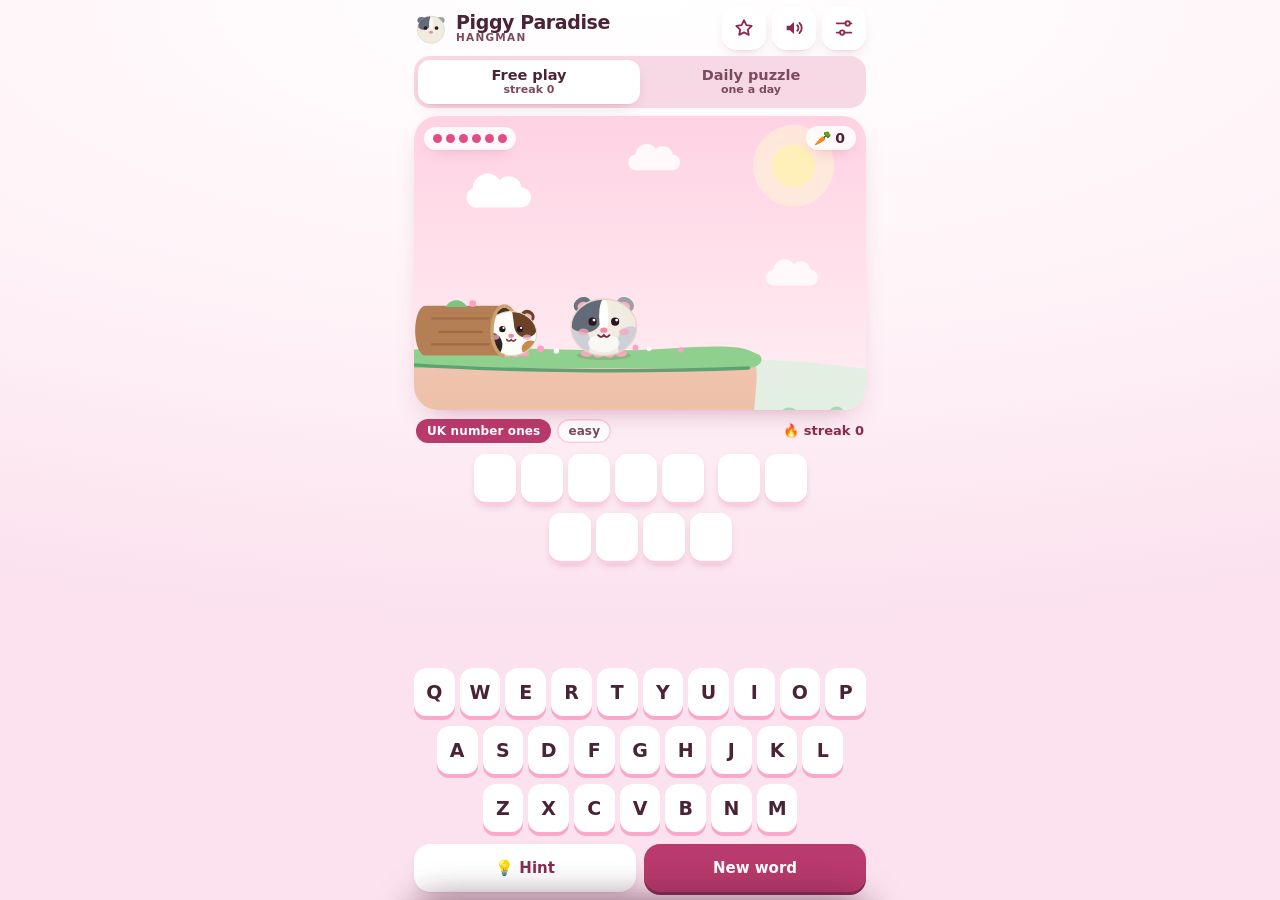
==== play.html @ 224f4b83 "Merge the three prototypes into one game with selectable looks play.html now holds one shared engine" ====
<!DOCTYPE html>
<html lang="en-GB">
<head>
<meta charset="utf-8">
<meta name="viewport" content="width=device-width, initial-scale=1, viewport-fit=cover">
<meta name="theme-color" content="#fde3ee">
<link rel="icon" href="data:,">
<title>Hangman</title>
<style>
/* The skin's own markup lays out as if it sat straight in <body>. */
#hm-root{display:contents}
/* Layout of the shared settings form; each skin styles the look. */
.hm-opts,.hm-cats{display:flex;flex-wrap:wrap;gap:8px}
.hm-opt{position:relative;display:inline-flex}
.hm-opt input{position:absolute;inset:0;width:100%;height:100%;margin:0;opacity:0;cursor:pointer}
.hm-opt input:focus-visible + span{outline:2px solid currentColor;outline-offset:2px}
.hm-switchrow{display:flex;align-items:center;justify-content:space-between;gap:10px}
</style>
</head>
<body>
<div id="hm-root"></div>
<!-- words:begin --><script id="hangman-words" type="application/json">{"version":1,"categories":[{"id":"animals","name":"Animals","words":[{"answer":"DOG","hint":"Loyal pet that wags its tail and fetches sticks","difficulty":"easy"},{"answer":"CAT","hint":"Purring pet that loves a sunny windowsill","difficulty":"easy"},{"answer":"KITTEN","hint":"Young purring pet that pounces on balls of wool","difficulty":"easy"},{"answer":"HORSE","hint":"Neighing animal that trots, canters and gallops","difficulty":"easy"},{"answer":"PONY","hint":"Small horse, just right for a young rider","difficulty":"easy"},{"answer":"COW","hint":"Farm animal that moos and gives us milk","difficulty":"easy"},{"answer":"CALF","hint":"Baby cow that trots after its mum in the field","difficulty":"easy"},{"answer":"BULL","hint":"Horned male of the cattle herd","difficulty":"easy"},{"answer":"PIG","hint":"Pink farm animal that oinks and rolls in mud","difficulty":"easy"},{"answer":"SHEEP","hint":"Woolly farm animal that says baa","difficulty":"easy"},{"answer":"LAMB","hint":"Baby sheep that skips about in spring","difficulty":"easy"},{"answer":"GOAT","hint":"Bearded farm animal that nibbles almost anything","difficulty":"easy"},{"answer":"DONKEY","hint":"Long-eared hee-hawer giving rides on the beach","difficulty":"easy"},{"answer":"RABBIT","hint":"Long-eared pet that hops and munches carrots","difficulty":"easy"},{"answer":"HAMSTER","hint":"Small pet that stuffs its cheeks full of food","difficulty":"easy"},{"answer":"GUINEA PIG","hint":"Small sociable rodent that wheeks for its supper","difficulty":"easy"},{"answer":"GERBIL","hint":"Desert rodent pet with a long tufted tail","difficulty":"easy"},{"answer":"MOUSE","hint":"Tiny squeaker said to love a bit of cheese","difficulty":"easy"},{"answer":"RAT","hint":"Long-tailed rodent, first sign of the Chinese zodiac","difficulty":"easy"},{"answer":"GOLDFISH","hint":"Orange pet that circles its bowl, often won at fairs","difficulty":"easy"},{"answer":"LION","hint":"Maned big cat known as king of the jungle","difficulty":"easy"},{"answer":"TIGER","hint":"Biggest wild cat, orange with black stripes","difficulty":"easy"},{"answer":"LEOPARD","hint":"Spotted big cat that hauls its prey up trees","difficulty":"easy"},{"answer":"CHEETAH","hint":"Fastest land animal, a spotted sprinter","difficulty":"easy"},{"answer":"ELEPHANT","hint":"Huge grey giant with a trunk and tusks","difficulty":"easy"},{"answer":"GIRAFFE","hint":"Tallest animal on Earth, with a very long neck","difficulty":"easy"},{"answer":"ZEBRA","hint":"Black-and-white striped African horse relative","difficulty":"easy"},{"answer":"MONKEY","hint":"Cheeky tree-swinger famous for loving bananas","difficulty":"easy"},{"answer":"GORILLA","hint":"Largest ape, a gentle giant that beats its chest","difficulty":"easy"},{"answer":"CHIMPANZEE","hint":"Our closest ape cousin, a clever tool user","difficulty":"easy"},{"answer":"BEAR","hint":"Big furry beast; Paddington is one","difficulty":"easy"},{"answer":"POLAR BEAR","hint":"White Arctic hunter that stalks seals on the ice","difficulty":"easy"},{"answer":"PANDA","hint":"Black-and-white bamboo muncher from China","difficulty":"easy"},{"answer":"KANGAROO","hint":"Australian hopper that carries its joey in a pouch","difficulty":"easy"},{"answer":"KOALA","hint":"Sleepy Australian tree-dweller that eats eucalyptus","difficulty":"easy"},{"answer":"HIPPO","hint":"Huge African river beast with an enormous yawn","difficulty":"easy"},{"answer":"RHINO","hint":"Thick-skinned giant with a horn on its nose","difficulty":"easy"},{"answer":"CAMEL","hint":"Desert traveller with one or two humps","difficulty":"easy"},{"answer":"WOLF","hint":"Pack hunter that huffed and puffed in a fairy tale","difficulty":"easy"},{"answer":"FOX","hint":"Bushy-tailed russet hunter that raids bins at night","difficulty":"easy"},{"answer":"HEDGEHOG","hint":"Prickly garden visitor that curls into a ball","difficulty":"easy"},{"answer":"SQUIRREL","hint":"Bushy-tailed tree climber that buries nuts","difficulty":"easy"},{"answer":"BADGER","hint":"Stripy-faced digger that lives in a sett","difficulty":"easy"},{"answer":"DEER","hint":"Antlered woodland grazer; Bambi is one","difficulty":"easy"},{"answer":"REINDEER","hint":"Antlered Arctic grazer that pulls Santa's sleigh","difficulty":"easy"},{"answer":"MOLE","hint":"Velvety digger that leaves hills in your lawn","difficulty":"easy"},{"answer":"BAT","hint":"Night flier that hangs upside down to sleep","difficulty":"easy"},{"answer":"OTTER","hint":"Playful river swimmer with thick waterproof fur","difficulty":"easy"},{"answer":"SEAL","hint":"Whiskery swimmer that flops about on beaches","difficulty":"easy"},{"answer":"SLOTH","hint":"Very slow mammal that hangs from rainforest trees","difficulty":"easy"},{"answer":"MEERKAT","hint":"Desert lookout that stands up on its back legs","difficulty":"easy"},{"answer":"CROCODILE","hint":"Snappy river reptile with a toothy grin","difficulty":"easy"},{"answer":"SNAKE","hint":"Legless reptile that slithers and hisses","difficulty":"easy"},{"answer":"LIZARD","hint":"Scaly reptile that basks on sunny rocks","difficulty":"easy"},{"answer":"TORTOISE","hint":"Slow reptile with a domed shell, won a famous race","difficulty":"easy"},{"answer":"TURTLE","hint":"Shelled swimmer that lays eggs on sandy beaches","difficulty":"easy"},{"answer":"FROG","hint":"Green hopper that croaks beside the pond","difficulty":"easy"},{"answer":"TOAD","hint":"Warty amphibian that walks more than it hops","difficulty":"easy"},{"answer":"TADPOLE","hint":"Wriggly baby amphibian with a tail and no legs","difficulty":"easy"},{"answer":"SHARK","hint":"Ocean predator with rows of razor-sharp teeth","difficulty":"easy"},{"answer":"WHALE","hint":"Giant sea mammal that breathes through a blowhole","difficulty":"easy"},{"answer":"DOLPHIN","hint":"Clever sea mammal that clicks, whistles and leaps","difficulty":"easy"},{"answer":"OCTOPUS","hint":"Eight-armed sea creature that squirts ink","difficulty":"easy"},{"answer":"CRAB","hint":"Shore creature that scuttles sideways on the sand","difficulty":"easy"},{"answer":"JELLYFISH","hint":"Wobbly see-through sea creature that can sting","difficulty":"easy"},{"answer":"STARFISH","hint":"Five-armed creature clinging in rock pools","difficulty":"easy"},{"answer":"SEAHORSE","hint":"Curly-tailed fish where the dads carry the babies","difficulty":"easy"},{"answer":"CLOWNFISH","hint":"Orange-and-white Nemo, hiding among anemones","difficulty":"easy"},{"answer":"LOBSTER","hint":"Big-clawed shellfish that turns red when cooked","difficulty":"easy"},{"answer":"COD","hint":"White fish often served with chips","difficulty":"easy"},{"answer":"BUTTERFLY","hint":"Colourful-winged insect that was once a caterpillar","difficulty":"easy"},{"answer":"CATERPILLAR","hint":"Very hungry crawler that turns into a butterfly","difficulty":"easy"},{"answer":"BEE","hint":"Buzzy striped insect that makes honey","difficulty":"easy"},{"answer":"WASP","hint":"Stripy summer pest that loves jam and stings","difficulty":"easy"},{"answer":"LADYBIRD","hint":"Red beetle with black spots, a gardener's friend","difficulty":"easy"},{"answer":"SPIDER","hint":"Eight-legged spinner of sticky webs","difficulty":"easy"},{"answer":"ANT","hint":"Tiny insect that lives in a busy colony","difficulty":"easy"},{"answer":"SNAIL","hint":"Slow crawler that carries its house on its back","difficulty":"easy"},{"answer":"SLUG","hint":"Slimy, shell-less muncher of garden lettuces","difficulty":"easy"},{"answer":"WORM","hint":"Wriggly garden dweller found in damp soil","difficulty":"easy"},{"answer":"MOTH","hint":"Dusty-winged night flier drawn to lamps","difficulty":"easy"},{"answer":"GRASSHOPPER","hint":"Leaping insect that chirps in summer meadows","difficulty":"easy"},{"answer":"SKUNK","hint":"Black-and-white mammal with a very smelly spray","difficulty":"medium"},{"answer":"LABRADOR","hint":"Friendly retriever often trained as a guide dog","difficulty":"medium"},{"answer":"RED SQUIRREL","hint":"Tufty-eared native nut lover of Scottish pinewoods","difficulty":"medium"},{"answer":"GREY SQUIRREL","hint":"American import now common in British parks","difficulty":"medium"},{"answer":"WEASEL","hint":"Britain's smallest carnivore; pop goes this one!","difficulty":"medium"},{"answer":"WATER VOLE","hint":"Riverbank rodent: Ratty in The Wind in the Willows","difficulty":"medium"},{"answer":"DORMOUSE","hint":"Sleepy nut-nibbler at the Mad Hatter's tea party","difficulty":"medium"},{"answer":"BROWN HARE","hint":"Long-legged field sprinter that boxes in spring","difficulty":"medium"},{"answer":"RED DEER","hint":"Britain's biggest land mammal; stags roar in autumn","difficulty":"medium"},{"answer":"ADDER","hint":"Britain's only venomous snake, with a zigzag back","difficulty":"medium"},{"answer":"GRASS SNAKE","hint":"Harmless British swimmer with a yellow collar","difficulty":"medium"},{"answer":"SLOW WORM","hint":"Legless British lizard often mistaken for a snake","difficulty":"medium"},{"answer":"NEWT","hint":"Small tailed pond amphibian; its eye went in a witches' brew","difficulty":"medium"},{"answer":"AXOLOTL","hint":"Smiling Mexican amphibian that never quite grows up","difficulty":"medium"},{"answer":"CHAMELEON","hint":"Colour-changing lizard with swivelling eyes","difficulty":"medium"},{"answer":"GECKO","hint":"Sticky-toed lizard that can walk up glass","difficulty":"medium"},{"answer":"KOMODO DRAGON","hint":"World's largest lizard, from Indonesian islands","difficulty":"medium"},{"answer":"BEARDED DRAGON","hint":"Spiky pet lizard that puffs out its throat","difficulty":"medium"},{"answer":"COBRA","hint":"Hooded snake that rises from a charmer's basket","difficulty":"medium"},{"answer":"PYTHON","hint":"Big snake that squeezes its prey; also a coding language","difficulty":"medium"},{"answer":"ALLIGATOR","hint":"Broad-snouted reptile of Florida swamps","difficulty":"medium"},{"answer":"TARANTULA","hint":"Big hairy spider sometimes kept as a pet","difficulty":"medium"},{"answer":"SCORPION","hint":"Desert arachnid with a stinging curled tail","difficulty":"medium"},{"answer":"STAG BEETLE","hint":"Huge British insect whose males have antler-like jaws","difficulty":"medium"},{"answer":"MOSQUITO","hint":"Whining biter that can spread malaria","difficulty":"medium"},{"answer":"DRAGONFLY","hint":"Darting pond insect with four shimmering wings","difficulty":"medium"},{"answer":"PRAYING MANTIS","hint":"Green insect ambusher that folds its front legs piously","difficulty":"medium"},{"answer":"STICK INSECT","hint":"Twiggy-looking bug that hides in plain sight","difficulty":"medium"},{"answer":"DADDY LONGLEGS","hint":"Gangly crane fly bumping round lamps in autumn","difficulty":"medium"},{"answer":"ANTEATER","hint":"Long-snouted mammal that slurps insects with its tongue","difficulty":"medium"},{"answer":"ARMADILLO","hint":"Bony-plated American mammal; one kind rolls into a ball","difficulty":"medium"},{"answer":"AARDVARK","hint":"Long-eared African digger, near the start of the dictionary","difficulty":"medium"},{"answer":"PLATYPUS","hint":"Duck-billed mammal that lays eggs","difficulty":"medium"},{"answer":"WOMBAT","hint":"Stocky Australian burrower with cube-shaped droppings","difficulty":"medium"},{"answer":"TASMANIAN DEVIL","hint":"Fierce black marsupial with a spine-chilling screech","difficulty":"medium"},{"answer":"ORANGUTAN","hint":"Red-haired ape of Borneo and Sumatra","difficulty":"medium"},{"answer":"LEMUR","hint":"Ring-tailed primate from Madagascar","difficulty":"medium"},{"answer":"WARTHOG","hint":"Tusked wild pig of the savannah, like Pumbaa","difficulty":"medium"},{"answer":"JAGUAR","hint":"Spotted big cat of the Amazon; also a car brand","difficulty":"medium"},{"answer":"LYNX","hint":"Wild cat with tufted ears and a stubby tail","difficulty":"medium"},{"answer":"SNOW LEOPARD","hint":"Smoky-grey big cat of the Himalayas","difficulty":"medium"},{"answer":"RED PANDA","hint":"Russet bamboo nibbler with a ringed tail","difficulty":"medium"},{"answer":"GRIZZLY BEAR","hint":"Huge brown North American hunter that catches salmon","difficulty":"medium"},{"answer":"CAPYBARA","hint":"World's biggest rodent, a chilled South American swimmer","difficulty":"medium"},{"answer":"PORCUPINE","hint":"Rodent covered in long, sharp quills","difficulty":"medium"},{"answer":"BEAVER","hint":"Flat-tailed rodent that builds dams","difficulty":"medium"},{"answer":"HONEY BADGER","hint":"Fearless African mammal that raids beehives","difficulty":"medium"},{"answer":"WILDEBEEST","hint":"Gnu that migrates across the Serengeti","difficulty":"medium"},{"answer":"SPIDER MONKEY","hint":"Long-limbed primate that swings by its tail","difficulty":"medium"},{"answer":"RACCOON","hint":"Masked bandit that raids bins in America","difficulty":"medium"},{"answer":"WALRUS","hint":"Tusked, whiskery giant of the Arctic seas","difficulty":"medium"},{"answer":"SEA LION","hint":"Loud barking swimmer with little external ears","difficulty":"medium"},{"answer":"KILLER WHALE","hint":"Black-and-white orca, the ocean's top hunter","difficulty":"medium"},{"answer":"BLUE WHALE","hint":"Largest animal that has ever lived","difficulty":"medium"},{"answer":"HUMPBACK WHALE","hint":"Ocean giant famous for its haunting songs","difficulty":"medium"},{"answer":"NARWHAL","hint":"Arctic whale with a long spiral tusk","difficulty":"medium"},{"answer":"MANATEE","hint":"Gentle sea cow of warm coastal waters","difficulty":"medium"},{"answer":"STINGRAY","hint":"Flat, kite-shaped fish with a barbed tail","difficulty":"medium"},{"answer":"SWORDFISH","hint":"Speedy ocean hunter with a long blade-like bill","difficulty":"medium"},{"answer":"PUFFERFISH","hint":"Spiky swimmer that blows up like a balloon","difficulty":"medium"},{"answer":"GREAT WHITE","hint":"Huge shark, star of the film Jaws","difficulty":"medium"},{"answer":"HAMMERHEAD","hint":"Shark with a wide, flat, T-shaped skull","difficulty":"medium"},{"answer":"SALMON","hint":"Pink-fleshed fish that leaps upstream to spawn","difficulty":"medium"},{"answer":"ELECTRIC EEL","hint":"Shocking South American river fish","difficulty":"medium"},{"answer":"HERMIT CRAB","hint":"Shore creature living in borrowed shells","difficulty":"medium"},{"answer":"SQUID","hint":"Ink-squirter with eight arms and two tentacles","difficulty":"medium"},{"answer":"OYSTER","hint":"Shellfish that can grow a pearl","difficulty":"medium"},{"answer":"DALMATIAN","hint":"Spotty dog breed; there were 101 of them","difficulty":"medium"},{"answer":"CORGI","hint":"Short-legged dog breed loved by the late Queen","difficulty":"medium"},{"answer":"BORDER COLLIE","hint":"Clever black-and-white herding dog","difficulty":"medium"},{"answer":"SHETLAND PONY","hint":"Tiny, sturdy horse from Scottish islands","difficulty":"medium"},{"answer":"HIGHLAND COW","hint":"Shaggy ginger beast with long horns from Scotland","difficulty":"medium"},{"answer":"PANGOLIN","hint":"Scaly mammal that rolls into an armoured ball","difficulty":"hard"},{"answer":"OKAPI","hint":"Forest giraffe relative with zebra-striped legs","difficulty":"hard"},{"answer":"TAPIR","hint":"Pig-like mammal with a short, bendy snout","difficulty":"hard"},{"answer":"QUOKKA","hint":"Smiling Australian marsupial, star of selfies","difficulty":"hard"},{"answer":"NUMBAT","hint":"Striped Australian marsupial that eats termites","difficulty":"hard"},{"answer":"ECHIDNA","hint":"Spiny Australian mammal that lays eggs","difficulty":"hard"},{"answer":"MARMOSET","hint":"Tiny South American monkey with ear tufts","difficulty":"hard"},{"answer":"MANDRILL","hint":"Monkey with a vivid red and blue face","difficulty":"hard"},{"answer":"HOWLER MONKEY","hint":"Very loud primate of Central and South American forests","difficulty":"hard"},{"answer":"ORYX","hint":"Desert antelope with long, straight horns","difficulty":"hard"},{"answer":"IBEX","hint":"Mountain goat with huge curved horns","difficulty":"hard"},{"answer":"MUNTJAC","hint":"Small barking deer now widespread in England","difficulty":"hard"},{"answer":"WATER BUFFALO","hint":"Big horned grazer that wallows in Asian paddies","difficulty":"hard"},{"answer":"POLECAT","hint":"Dark-masked British mustelid, wild ancestor of the ferret","difficulty":"hard"},{"answer":"PINE MARTEN","hint":"Chestnut-furred tree hunter of Scottish woods","difficulty":"hard"},{"answer":"WILDCAT","hint":"Rare Scottish feline nicknamed the Highland tiger","difficulty":"hard"},{"answer":"FENNEC FOX","hint":"Tiny desert canine with enormous ears","difficulty":"hard"},{"answer":"MOUNTAIN HARE","hint":"Highland mammal whose coat turns white in winter","difficulty":"hard"},{"answer":"HARVEST MOUSE","hint":"Tiny rodent with a gripping tail, nesting in tall grass","difficulty":"hard"},{"answer":"NATTERJACK TOAD","hint":"Rare sand-dune amphibian with a yellow back stripe","difficulty":"hard"},{"answer":"BOA CONSTRICTOR","hint":"Big South American snake that squeezes its prey","difficulty":"hard"},{"answer":"BLACK MAMBA","hint":"Fast, deadly African snake with an inky mouth","difficulty":"hard"},{"answer":"SIDEWINDER","hint":"Desert rattlesnake that loops across sand at an angle","difficulty":"hard"},{"answer":"GILA MONSTER","hint":"Venomous beaded lizard of American deserts","difficulty":"hard"},{"answer":"MONITOR LIZARD","hint":"Large forked-tongued reptile; Komodo dragons are one","difficulty":"hard"},{"answer":"CAIMAN","hint":"Small crocodilian of Central and South America","difficulty":"hard"},{"answer":"SNAPPING TURTLE","hint":"Hard-beaked American pond reptile with a fierce bite","difficulty":"hard"},{"answer":"LEATHERBACK","hint":"Largest sea turtle, with a rubbery shell","difficulty":"hard"},{"answer":"TERRAPIN","hint":"Small freshwater turtle often kept as a pet","difficulty":"hard"},{"answer":"CICADA","hint":"Loud-buzzing insect that sings in hot summers","difficulty":"hard"},{"answer":"DAMSELFLY","hint":"Slender pond insect that folds its wings at rest","difficulty":"hard"},{"answer":"MAYFLY","hint":"Insect whose adult life lasts only a day or so","difficulty":"hard"},{"answer":"SILVERFISH","hint":"Shiny wingless insect lurking in bathrooms","difficulty":"hard"},{"answer":"APHID","hint":"Tiny sap-sucker; greenfly is one","difficulty":"hard"},{"answer":"CRAYFISH","hint":"Small lobster-like crustacean of streams","difficulty":"hard"},{"answer":"HORSESHOE CRAB","hint":"Ancient sea creature with blue blood","difficulty":"hard"},{"answer":"SEA ANEMONE","hint":"Stinging, flower-like creature of rock pools","difficulty":"hard"},{"answer":"CORAL","hint":"Tiny animals that build tropical reefs","difficulty":"hard"},{"answer":"KRILL","hint":"Tiny shrimp-like food of the blue whale","difficulty":"hard"},{"answer":"BARNACLE","hint":"Shelled creature glued to rocks and ship hulls","difficulty":"hard"},{"answer":"WHELK","hint":"Spiral-shelled sea snail sold at seaside stalls","difficulty":"hard"},{"answer":"BASKING SHARK","hint":"Britain's biggest fish, a gentle plankton eater","difficulty":"hard"},{"answer":"ANGLERFISH","hint":"Deep-sea predator with a glowing lure on its head","difficulty":"hard"},{"answer":"STICKLEBACK","hint":"Little spiny fish of ponds and streams","difficulty":"hard"},{"answer":"PLAICE","hint":"Orange-spotted flatfish, a chip shop favourite","difficulty":"hard"},{"answer":"HALIBUT","hint":"Giant flatfish of cold northern seas","difficulty":"hard"},{"answer":"CONGER EEL","hint":"Big grey snake-like fish lurking in wrecks","difficulty":"hard"},{"answer":"ANCHOVY","hint":"Tiny salty fish found on pizzas","difficulty":"hard"},{"answer":"PIKE","hint":"Toothy freshwater hunter that lurks in reeds","difficulty":"hard"},{"answer":"DUGONG","hint":"Sea cow of the Indian Ocean, cousin of the manatee","difficulty":"hard"},{"answer":"DACHSHUND","hint":"Long-bodied dog nicknamed the sausage dog","difficulty":"hard"}]},{"id":"mythology","name":"Mythology","words":[{"answer":"ZEUS","hint":"Greek king of the gods, hurler of thunderbolts","difficulty":"easy"},{"answer":"MEDUSA","hint":"Gorgon whose gaze turned onlookers to stone","difficulty":"easy"},{"answer":"THOR","hint":"Norse god swinging a mighty hammer","difficulty":"easy"},{"answer":"ODIN","hint":"One-eyed Norse All-Father with two ravens","difficulty":"easy"},{"answer":"LOKI","hint":"Shape-shifting Norse trickster forever causing mischief","difficulty":"easy"},{"answer":"HERCULES","hint":"Roman name of the hero with twelve labours","difficulty":"easy"},{"answer":"POSEIDON","hint":"Greek sea god wielding a trident","difficulty":"easy"},{"answer":"HADES","hint":"Greek ruler of the underworld","difficulty":"easy"},{"answer":"APOLLO","hint":"Greek god of sunlight, music and poetry","difficulty":"easy"},{"answer":"ATHENA","hint":"Greek goddess of wisdom with an owl companion","difficulty":"easy"},{"answer":"ARES","hint":"Hot-headed Greek god of war","difficulty":"easy"},{"answer":"APHRODITE","hint":"Greek goddess of love, born from sea foam","difficulty":"easy"},{"answer":"HERMES","hint":"Speedy messenger god in winged sandals","difficulty":"easy"},{"answer":"ARTEMIS","hint":"Greek huntress goddess, twin sister of Apollo","difficulty":"easy"},{"answer":"CUPID","hint":"Roman winged boy with love-struck arrows","difficulty":"easy"},{"answer":"JUPITER","hint":"Roman king of the gods, biggest planet's namesake","difficulty":"easy"},{"answer":"NEPTUNE","hint":"Roman god of the seas, carrying a trident","difficulty":"easy"},{"answer":"MARS","hint":"Roman god of war and the red planet","difficulty":"easy"},{"answer":"VENUS","hint":"Roman goddess of love and beauty","difficulty":"easy"},{"answer":"MERCURY","hint":"Roman messenger god, namesake of the innermost planet","difficulty":"easy"},{"answer":"DRAGON","hint":"Fire-breathing winged beast guarding heaps of gold","difficulty":"easy"},{"answer":"UNICORN","hint":"White horse with a single spiralling horn","difficulty":"easy"},{"answer":"PHOENIX","hint":"Firebird reborn from its own ashes","difficulty":"easy"},{"answer":"MERMAID","hint":"Sea maiden with a fishy tail","difficulty":"easy"},{"answer":"CENTAUR","hint":"Half human, half horse","difficulty":"easy"},{"answer":"MINOTAUR","hint":"Bull-headed beast lurking in a Cretan maze","difficulty":"easy"},{"answer":"CYCLOPS","hint":"One-eyed giant who trapped Odysseus in a cave","difficulty":"easy"},{"answer":"PEGASUS","hint":"Winged horse ridden by Bellerophon","difficulty":"easy"},{"answer":"GRIFFIN","hint":"Eagle at the front, lion at the back","difficulty":"easy"},{"answer":"TROLL","hint":"Grumpy Scandinavian creature turned to stone by sunlight","difficulty":"easy"},{"answer":"GOBLIN","hint":"Sly little creature; Gringotts bankers are these","difficulty":"easy"},{"answer":"FAIRY","hint":"Tiny winged sprite; Tinker Bell is one","difficulty":"easy"},{"answer":"ELF","hint":"Pointy-eared folk; some help Santa","difficulty":"easy"},{"answer":"GIANT","hint":"Enormous being Jack met atop a beanstalk","difficulty":"easy"},{"answer":"MERLIN","hint":"Wizard who advised King Arthur","difficulty":"easy"},{"answer":"KING ARTHUR","hint":"Pulled a sword from the stone to become ruler","difficulty":"easy"},{"answer":"EXCALIBUR","hint":"Sword given to a king by the Lady of the Lake","difficulty":"easy"},{"answer":"CAMELOT","hint":"Legendary castle and court of the Round Table","difficulty":"easy"},{"answer":"HOLY GRAIL","hint":"Sacred cup sought by Arthur's knights","difficulty":"easy"},{"answer":"ROUND TABLE","hint":"Where Arthur's knights sat as equals","difficulty":"easy"},{"answer":"ROBIN HOOD","hint":"Sherwood outlaw who robbed the rich for the poor","difficulty":"easy"},{"answer":"TROJAN HORSE","hint":"Wooden gift hiding Greek soldiers inside","difficulty":"easy"},{"answer":"GOLDEN FLEECE","hint":"Woolly prize Jason sailed off to win","difficulty":"easy"},{"answer":"PANDORA'S BOX","hint":"Opened container that let the world's troubles out","difficulty":"easy"},{"answer":"ACHILLES","hint":"Greek hero with one vulnerable heel","difficulty":"easy"},{"answer":"ODYSSEUS","hint":"Cunning hero whose voyage home took ten years","difficulty":"easy"},{"answer":"MOUNT OLYMPUS","hint":"Lofty home of the twelve chief Greek gods","difficulty":"easy"},{"answer":"VALHALLA","hint":"Odin's great hall for fallen warriors","difficulty":"easy"},{"answer":"SPHINX","hint":"Riddling lion with a human head","difficulty":"easy"},{"answer":"WEREWOLF","hint":"Person who turns hairy at the full moon","difficulty":"easy"},{"answer":"VAMPIRE","hint":"Caped night creature that fears garlic","difficulty":"easy"},{"answer":"GENIE","hint":"Lamp-dweller who grants three wishes","difficulty":"easy"},{"answer":"OGRE","hint":"Huge grumpy brute of fairy tales; Shrek is one","difficulty":"easy"},{"answer":"HYDRA","hint":"Many-headed serpent that regrew its heads","difficulty":"easy"},{"answer":"SIRENS","hint":"Singers who lured sailors on to the rocks","difficulty":"easy"},{"answer":"ATLAS","hint":"Titan who held up the sky","difficulty":"easy"},{"answer":"ICARUS","hint":"Flew too close to the sun on waxed wings","difficulty":"easy"},{"answer":"HELEN OF TROY","hint":"Face that launched a thousand ships","difficulty":"easy"},{"answer":"NESSIE","hint":"Shy monster of a Scottish loch","difficulty":"easy"},{"answer":"LEPRECHAUN","hint":"Irish cobbler guarding a pot of gold","difficulty":"easy"},{"answer":"YETI","hint":"Abominable snowman of the Himalayas","difficulty":"easy"},{"answer":"SEA SERPENT","hint":"Giant snake of old sailors' tales","difficulty":"easy"},{"answer":"TRIDENT","hint":"Three-pronged spear of the sea god","difficulty":"easy"},{"answer":"LABYRINTH","hint":"Maze built by Daedalus on Crete","difficulty":"easy"},{"answer":"UNDERWORLD","hint":"Gloomy realm where Greek souls went after death","difficulty":"easy"},{"answer":"SAINT GEORGE","hint":"England's patron who slew a dragon","difficulty":"easy"},{"answer":"HERA","hint":"Queen of Olympus and wife of Zeus","difficulty":"easy"},{"answer":"NIKE","hint":"Winged goddess of victory, now a trainer brand","difficulty":"easy"},{"answer":"PAN","hint":"Goat-legged god of the wild who played pipes","difficulty":"easy"},{"answer":"JASON","hint":"Hero who sailed the Argo for a fleece","difficulty":"easy"},{"answer":"KING MIDAS","hint":"Everything he touched turned to gold","difficulty":"easy"},{"answer":"PLUTO","hint":"Roman ruler of the dead, also a dwarf planet","difficulty":"easy"},{"answer":"PIXIE","hint":"Mischievous little sprite of Cornish folklore","difficulty":"easy"},{"answer":"LITTLE JOHN","hint":"Robin's very tall right-hand man","difficulty":"easy"},{"answer":"MAID MARIAN","hint":"Robin's brave sweetheart","difficulty":"easy"},{"answer":"FRIAR TUCK","hint":"Robin's jolly, round monk companion","difficulty":"easy"},{"answer":"EL DORADO","hint":"Legendary South American city of gold","difficulty":"easy"},{"answer":"ATLANTIS","hint":"Island city that sank beneath the waves","difficulty":"easy"},{"answer":"ALADDIN","hint":"Lad who found a wish-granting lamp","difficulty":"easy"},{"answer":"ALI BABA","hint":"Said \"Open sesame\" to the forty thieves' cave","difficulty":"easy"},{"answer":"FLYING CARPET","hint":"Rug that soars over Arabian skies","difficulty":"easy"},{"answer":"TROJAN WAR","hint":"Ten-year conflict sparked by Helen's departure","difficulty":"easy"},{"answer":"PERSEUS","hint":"Hero who defeated a Gorgon using a mirrored shield","difficulty":"medium"},{"answer":"ASGARD","hint":"Realm of the Norse gods, reached by a rainbow","difficulty":"medium"},{"answer":"KRAKEN","hint":"Giant tentacled sea monster from Scandinavian legend","difficulty":"medium"},{"answer":"PROMETHEUS","hint":"Titan who stole fire for humankind","difficulty":"medium"},{"answer":"ANUBIS","hint":"Jackal-headed Egyptian guide of the dead","difficulty":"medium"},{"answer":"OSIRIS","hint":"Green-skinned Egyptian king of the afterlife","difficulty":"medium"},{"answer":"HORUS","hint":"Falcon-headed Egyptian sky god","difficulty":"medium"},{"answer":"BASTET","hint":"Egyptian goddess shown as a cat","difficulty":"medium"},{"answer":"ANKH","hint":"Looped Egyptian cross symbolising life","difficulty":"medium"},{"answer":"EYE OF HORUS","hint":"Protective Egyptian symbol of a falcon god","difficulty":"medium"},{"answer":"BANSHEE","hint":"Wailing spirit of Irish folklore","difficulty":"medium"},{"answer":"LADY OF THE LAKE","hint":"Watery enchantress who gave Arthur his sword","difficulty":"medium"},{"answer":"LANCELOT","hint":"Arthur's greatest knight and champion","difficulty":"medium"},{"answer":"GUINEVERE","hint":"Arthur's queen at Camelot","difficulty":"medium"},{"answer":"GALAHAD","hint":"Purest knight, who achieved the Grail quest","difficulty":"medium"},{"answer":"GREEN KNIGHT","hint":"Emerald challenger at Camelot's Christmas feast","difficulty":"medium"},{"answer":"MORGAN LE FAY","hint":"Arthur's enchantress half-sister","difficulty":"medium"},{"answer":"AVALON","hint":"Misty isle where Arthur was carried to heal","difficulty":"medium"},{"answer":"FREYA","hint":"Norse goddess whose chariot was pulled by cats","difficulty":"medium"},{"answer":"MJOLNIR","hint":"Thor's mighty hammer, forged by dwarves","difficulty":"medium"},{"answer":"RAGNAROK","hint":"Final battle and doom of the Norse gods","difficulty":"medium"},{"answer":"VALKYRIE","hint":"Maiden who chose slain heroes for Odin's hall","difficulty":"medium"},{"answer":"MIDGARD","hint":"Norse name for the world of humans","difficulty":"medium"},{"answer":"WORLD SERPENT","hint":"Sea snake encircling the earth, Thor's great foe","difficulty":"medium"},{"answer":"FROST GIANT","hint":"Icy enemy of the Aesir from Jotunheim","difficulty":"medium"},{"answer":"DEMETER","hint":"Greek goddess of grain and harvest","difficulty":"medium"},{"answer":"PERSEPHONE","hint":"Spring goddess who spends winters below ground","difficulty":"medium"},{"answer":"CRONUS","hint":"Titan father who swallowed his children","difficulty":"medium"},{"answer":"THESEUS","hint":"Athenian hero who slew the Minotaur","difficulty":"medium"},{"answer":"ARIADNE","hint":"Gave Theseus a thread to escape the maze","difficulty":"medium"},{"answer":"DAEDALUS","hint":"Inventor who built wings and a maze","difficulty":"medium"},{"answer":"ORPHEUS","hint":"Musician whose lyre charmed the underworld","difficulty":"medium"},{"answer":"NARCISSUS","hint":"Youth who fell for his own reflection","difficulty":"medium"},{"answer":"PENELOPE","hint":"Faithful wife weaving by day, unpicking by night","difficulty":"medium"},{"answer":"CIRCE","hint":"Enchantress who turned sailors into pigs","difficulty":"medium"},{"answer":"CERBERUS","hint":"Three-headed dog guarding the underworld gates","difficulty":"medium"},{"answer":"CHIMERA","hint":"Fire-breathing mix of lion, goat and serpent","difficulty":"medium"},{"answer":"MUSES","hint":"Nine goddesses inspiring the arts","difficulty":"medium"},{"answer":"AMBROSIA","hint":"Food of the gods granting immortality","difficulty":"medium"},{"answer":"RIVER STYX","hint":"Underworld waterway crossed by Charon's ferry","difficulty":"medium"},{"answer":"ANDROMEDA","hint":"Princess chained by the sea, rescued by Perseus","difficulty":"medium"},{"answer":"JANUS","hint":"Two-faced Roman god of doorways and beginnings","difficulty":"medium"},{"answer":"TWELVE LABOURS","hint":"Hercules's set of seemingly impossible tasks","difficulty":"medium"},{"answer":"FINN MCCOOL","hint":"Irish giant who supposedly built a causeway","difficulty":"medium"},{"answer":"SELKIE","hint":"Seal that sheds its skin to walk as a human","difficulty":"medium"},{"answer":"KELPIE","hint":"Shape-shifting Scottish water horse","difficulty":"medium"},{"answer":"WILL-O'-THE-WISP","hint":"Flickering marsh light leading travellers astray","difficulty":"medium"},{"answer":"GIANT'S CAUSEWAY","hint":"Basalt columns Finn supposedly laid towards Scotland","difficulty":"medium"},{"answer":"RED DRAGON","hint":"Fiery beast on the flag of Wales","difficulty":"medium"},{"answer":"GREEN MAN","hint":"Leafy face carved in old churches","difficulty":"medium"},{"answer":"BEOWULF","hint":"Old English hero who battled Grendel","difficulty":"medium"},{"answer":"GANESHA","hint":"Elephant-headed Hindu remover of obstacles","difficulty":"medium"},{"answer":"SHIVA","hint":"Hindu destroyer god with a third eye","difficulty":"medium"},{"answer":"VISHNU","hint":"Blue-skinned Hindu preserver of the universe","difficulty":"medium"},{"answer":"KRISHNA","hint":"Flute-playing Hindu god with blue skin","difficulty":"medium"},{"answer":"HANUMAN","hint":"Hindu monkey god who leapt to Lanka","difficulty":"medium"},{"answer":"RAMA","hint":"Prince who rescued Sita from Ravana","difficulty":"medium"},{"answer":"KITSUNE","hint":"Japanese fox spirit that grows extra tails","difficulty":"medium"},{"answer":"ONI","hint":"Horned ogre of Japanese folklore","difficulty":"medium"},{"answer":"MONKEY KING","hint":"Sun Wukong, mischief-maker with a magic staff","difficulty":"medium"},{"answer":"JADE EMPEROR","hint":"Ruler of heaven in Chinese myth","difficulty":"medium"},{"answer":"MOON RABBIT","hint":"Lunar creature pounding an elixir of life","difficulty":"medium"},{"answer":"GILGAMESH","hint":"Sumerian king who sought the secret of immortality","difficulty":"medium"},{"answer":"MAUI","hint":"Polynesian demigod who slowed the sun","difficulty":"medium"},{"answer":"ANANSI","hint":"Spider trickster of West African tales","difficulty":"medium"},{"answer":"BABA YAGA","hint":"Slavic witch whose hut stands on chicken legs","difficulty":"medium"},{"answer":"FIREBIRD","hint":"Glowing bird of Russian folktales","difficulty":"medium"},{"answer":"THUNDERBIRD","hint":"Mighty storm bird of Native American lore","difficulty":"medium"},{"answer":"CORNUCOPIA","hint":"Horn of plenty overflowing with food","difficulty":"medium"},{"answer":"BASILISK","hint":"Serpent king with a fearsome, deadly stare","difficulty":"medium"},{"answer":"WYVERN","hint":"Two-legged winged dragon of heraldry","difficulty":"medium"},{"answer":"BLARNEY STONE","hint":"Kiss it for the gift of the gab","difficulty":"medium"},{"answer":"GAWAIN","hint":"Arthur's nephew who faced the Green Knight","difficulty":"hard"},{"answer":"MORDRED","hint":"Treacherous knight who fought Arthur at Camlann","difficulty":"hard"},{"answer":"TINTAGEL","hint":"Cornish clifftop castle linked with Arthur's birth","difficulty":"hard"},{"answer":"BALDER","hint":"Beloved Norse god felled by mistletoe","difficulty":"hard"},{"answer":"HEIMDALL","hint":"Watchman of the rainbow bridge, with a horn","difficulty":"hard"},{"answer":"TYR","hint":"Norse war god who lost a hand to a wolf","difficulty":"hard"},{"answer":"YGGDRASIL","hint":"Ash tree linking the nine Norse realms","difficulty":"hard"},{"answer":"BIFROST","hint":"Rainbow bridge leading to Asgard","difficulty":"hard"},{"answer":"FENRIR","hint":"Monstrous wolf bound by the Norse gods","difficulty":"hard"},{"answer":"SLEIPNIR","hint":"Odin's eight-legged horse","difficulty":"hard"},{"answer":"HEPHAESTUS","hint":"Greek blacksmith god of the forge","difficulty":"hard"},{"answer":"CALYPSO","hint":"Sea nymph who kept Odysseus for seven years","difficulty":"hard"},{"answer":"POLYPHEMUS","hint":"Cyclops son of Poseidon, tricked by 'Nobody'","difficulty":"hard"},{"answer":"SCYLLA","hint":"Six-headed sea monster facing Charybdis","difficulty":"hard"},{"answer":"CHARYBDIS","hint":"Ship-swallowing whirlpool beside Scylla","difficulty":"hard"},{"answer":"FURIES","hint":"Winged Greek avengers, also called the Erinyes","difficulty":"hard"},{"answer":"CHARON","hint":"Grim ferryman of the Greek underworld","difficulty":"hard"},{"answer":"ELYSIAN FIELDS","hint":"Blissful afterlife meadow for Greek heroes","difficulty":"hard"},{"answer":"ATALANTA","hint":"Swift huntress outrun by golden apples","difficulty":"hard"},{"answer":"BELLEROPHON","hint":"Hero who rode Pegasus against the Chimera","difficulty":"hard"},{"answer":"PSYCHE","hint":"Mortal who married Cupid after many trials","difficulty":"hard"},{"answer":"PYGMALION","hint":"Sculptor whose statue came to life","difficulty":"hard"},{"answer":"APPLE OF DISCORD","hint":"Golden fruit \"for the fairest\" that sparked a war","difficulty":"hard"},{"answer":"CADUCEUS","hint":"Hermes's winged staff twined with two snakes","difficulty":"hard"},{"answer":"THOTH","hint":"Ibis-headed Egyptian god of writing","difficulty":"hard"},{"answer":"CU CHULAINN","hint":"Hound-named champion of Irish Ulster legends","difficulty":"hard"},{"answer":"TIR NA NOG","hint":"Irish land of eternal youth","difficulty":"hard"},{"answer":"DAGDA","hint":"Irish father god with a bottomless cauldron","difficulty":"hard"},{"answer":"BOGGART","hint":"Troublesome household spirit of northern England","difficulty":"hard"},{"answer":"HERNE THE HUNTER","hint":"Antlered ghost said to haunt Windsor Forest","difficulty":"hard"},{"answer":"BLACK SHUCK","hint":"Ghostly hound said to roam East Anglia","difficulty":"hard"},{"answer":"GOG AND MAGOG","hint":"Giant guardians of the City of London","difficulty":"hard"},{"answer":"LAMBTON WORM","hint":"Dragon-like beast of a County Durham legend","difficulty":"hard"},{"answer":"GRENDEL","hint":"Monster from the fens defeated by Beowulf","difficulty":"hard"},{"answer":"RAVANA","hint":"Ten-headed demon king of Lanka","difficulty":"hard"},{"answer":"RAMAYANA","hint":"Sanskrit epic of a prince rescuing Sita","difficulty":"hard"},{"answer":"MAHABHARATA","hint":"Vast Indian epic containing the Bhagavad Gita","difficulty":"hard"},{"answer":"AMATERASU","hint":"Japanese sun goddess who hid in a cave","difficulty":"hard"},{"answer":"SUSANOO","hint":"Japanese storm god who beat an eight-headed serpent","difficulty":"hard"},{"answer":"KAPPA","hint":"Japanese water imp with a dish on its head","difficulty":"hard"},{"answer":"TENGU","hint":"Long-nosed mountain goblin of Japan","difficulty":"hard"},{"answer":"NIAN","hint":"Chinese New Year beast scared off by firecrackers","difficulty":"hard"},{"answer":"QILIN","hint":"Gentle hoofed Chinese creature, often called a unicorn","difficulty":"hard"},{"answer":"CHANG'E","hint":"Chinese moon goddess with a jade rabbit","difficulty":"hard"},{"answer":"ENKIDU","hint":"Wild man who befriended Gilgamesh","difficulty":"hard"},{"answer":"MARDUK","hint":"Babylonian champion god who defeated Tiamat","difficulty":"hard"},{"answer":"TIAMAT","hint":"Primordial Babylonian sea goddess of chaos","difficulty":"hard"},{"answer":"QUETZALCOATL","hint":"Feathered serpent god of the Aztecs","difficulty":"hard"},{"answer":"ROC","hint":"Enormous bird from Sinbad's voyages","difficulty":"hard"},{"answer":"MANTICORE","hint":"Lion body, human face, scorpion tail","difficulty":"hard"},{"answer":"HIPPOGRIFF","hint":"Half eagle, half horse","difficulty":"hard"}]},{"id":"plants","name":"Plants","words":[{"answer":"ROSE","hint":"Thorny stem, sweet scent, red for love","difficulty":"easy"},{"answer":"DAISY","hint":"White petals around a sunny yellow middle","difficulty":"easy"},{"answer":"TULIP","hint":"Cup-shaped spring bloom the Dutch adore","difficulty":"easy"},{"answer":"SUNFLOWER","hint":"Giant yellow head packed with stripy seeds","difficulty":"easy"},{"answer":"DANDELION","hint":"Yellow weed whose fluffy clocks you blow","difficulty":"easy"},{"answer":"BLUEBELL","hint":"Nodding purple-blue carpet of spring woodland","difficulty":"easy"},{"answer":"BUTTERCUP","hint":"Shiny yellow flower held under chins","difficulty":"easy"},{"answer":"DAFFODIL","hint":"Yellow trumpet of spring and emblem of Wales","difficulty":"easy"},{"answer":"OAK","hint":"Mighty tree that grows from an acorn","difficulty":"easy"},{"answer":"APPLE TREE","hint":"Orchard favourite that keeps the doctor away","difficulty":"easy"},{"answer":"PINE","hint":"Evergreen with needles and woody cones","difficulty":"easy"},{"answer":"HOLLY","hint":"Prickly leaves and red berries at Christmas","difficulty":"easy"},{"answer":"IVY","hint":"Clinging climber that partners holly in a carol","difficulty":"easy"},{"answer":"CACTUS","hint":"Spiky desert plant that stores water","difficulty":"easy"},{"answer":"FERN","hint":"Feathery fronds that unfurl like curls","difficulty":"easy"},{"answer":"MOSS","hint":"Soft green cushion on damp stones","difficulty":"easy"},{"answer":"GRASS","hint":"Green blades you mow every summer","difficulty":"easy"},{"answer":"NETTLE","hint":"Stinging weed soothed by a dock leaf","difficulty":"easy"},{"answer":"LAVENDER","hint":"Purple, fragrant and buzzing with bees","difficulty":"easy"},{"answer":"MINT","hint":"Cool herb for sauce with roast lamb","difficulty":"easy"},{"answer":"BASIL","hint":"Leafy herb blended into pesto","difficulty":"easy"},{"answer":"POPPY","hint":"Red flower worn for Remembrance","difficulty":"easy"},{"answer":"VIOLET","hint":"Small purple bloom that is also a colour","difficulty":"easy"},{"answer":"LILY","hint":"Elegant trumpet bloom; some float on ponds","difficulty":"easy"},{"answer":"ORCHID","hint":"Exotic houseplant with showy, waxy blooms","difficulty":"easy"},{"answer":"SNOWDROP","hint":"Tiny white nodding flower of January","difficulty":"easy"},{"answer":"CHRISTMAS TREE","hint":"Fir decked with baubles every December","difficulty":"easy"},{"answer":"WEEPING WILLOW","hint":"Droopy tree trailing its branches in a river","difficulty":"easy"},{"answer":"BAMBOO","hint":"Pandas munch these hollow stems","difficulty":"easy"},{"answer":"PALM TREE","hint":"Tropical trunk topped with big fronds","difficulty":"easy"},{"answer":"MAPLE","hint":"Its leaf is on Canada's flag","difficulty":"easy"},{"answer":"CHERRY BLOSSOM","hint":"Pink spring clouds on Japanese boughs","difficulty":"easy"},{"answer":"CLOVER","hint":"Lucky if you find one with four leaves","difficulty":"easy"},{"answer":"THISTLE","hint":"Prickly purple emblem of Scotland","difficulty":"easy"},{"answer":"VENUS FLYTRAP","hint":"Snapping plant that dines on insects","difficulty":"easy"},{"answer":"MARIGOLD","hint":"Bright orange bloom, also called calendula","difficulty":"easy"},{"answer":"WATER LILY","hint":"Floating pad flower where frogs sit","difficulty":"easy"},{"answer":"FIR","hint":"Christmas conifer with flat, soft needles","difficulty":"easy"},{"answer":"WHEAT","hint":"Golden grain milled into bread flour","difficulty":"easy"},{"answer":"COCONUT PALM","hint":"Tropical tree that drops hairy nuts","difficulty":"easy"},{"answer":"PUMPKIN","hint":"Trailing vine with a big orange Halloween fruit","difficulty":"easy"},{"answer":"FORGET-ME-NOT","hint":"Tiny blue flower whose name begs to be remembered","difficulty":"easy"},{"answer":"CROCUS","hint":"Cup flower poking through late-winter lawns","difficulty":"easy"},{"answer":"PANSY","hint":"Velvety garden flower with a little face","difficulty":"easy"},{"answer":"SNAPDRAGON","hint":"Squeeze its flowers and they open like jaws","difficulty":"easy"},{"answer":"MISTLETOE","hint":"Kiss beneath it at Christmas","difficulty":"easy"},{"answer":"SPIDER PLANT","hint":"Houseplant with dangling baby offshoots","difficulty":"easy"},{"answer":"BONSAI","hint":"Tiny tree trimmed to live in a pot","difficulty":"easy"},{"answer":"DOCK LEAF","hint":"Rub it on a nettle sting","difficulty":"easy"},{"answer":"TUMBLEWEED","hint":"Rolls across Wild West towns","difficulty":"easy"},{"answer":"BEANSTALK","hint":"Jack climbed one up to a giant","difficulty":"easy"},{"answer":"LEMON TREE","hint":"Citrus that gives sour yellow fruit","difficulty":"easy"},{"answer":"PEAR TREE","hint":"A partridge sits in one in the carol","difficulty":"easy"},{"answer":"LILAC","hint":"Fragrant shrub with purple flower cones","difficulty":"easy"},{"answer":"ALOE VERA","hint":"Its cool gel soothes sunburn","difficulty":"easy"},{"answer":"PEPPERMINT","hint":"Cool herb in humbugs and toothpaste","difficulty":"easy"},{"answer":"REED","hint":"Tall waterside grass used for thatch","difficulty":"easy"},{"answer":"IRIS","hint":"Flower named after the rainbow goddess","difficulty":"easy"},{"answer":"PARSLEY","hint":"Curly green herb used as a garnish","difficulty":"easy"},{"answer":"HEATHER","hint":"Purple moorland plant of the Highlands","difficulty":"easy"},{"answer":"CRESS","hint":"Grow it on damp cotton wool at school","difficulty":"easy"},{"answer":"GARLIC","hint":"Pungent bulb said to scare off vampires","difficulty":"easy"},{"answer":"OLIVE TREE","hint":"Mediterranean grove crop; its branch means peace","difficulty":"easy"},{"answer":"CARROT","hint":"Rabbits pull up its orange root","difficulty":"easy"},{"answer":"SHAMROCK","hint":"Three-leaved emblem of Ireland","difficulty":"easy"},{"answer":"STRAWBERRY","hint":"Low plant whose red fruit has seeds outside","difficulty":"easy"},{"answer":"FOXGLOVE","hint":"Tall spires of bells that bees adore","difficulty":"medium"},{"answer":"HORSE CHESTNUT","hint":"Its shiny seeds are playground conkers","difficulty":"easy"},{"answer":"HONEYSUCKLE","hint":"Sweet-scented hedgerow climber with nectar tubes","difficulty":"medium"},{"answer":"WATERCRESS","hint":"Peppery leaves grown in clear streams","difficulty":"medium"},{"answer":"SAGE","hint":"Grey-green herb in stuffing with onion","difficulty":"easy"},{"answer":"THYME","hint":"Herb that sounds like what clocks tell","difficulty":"medium"},{"answer":"ROSEMARY","hint":"Needle-leaved herb for roast lamb","difficulty":"medium"},{"answer":"CHIVES","hint":"Grassy, oniony herb with purple pompoms","difficulty":"medium"},{"answer":"DILL","hint":"Feathery herb that goes with fish","difficulty":"medium"},{"answer":"FENNEL","hint":"Aniseed-flavoured herb with feathery fronds","difficulty":"medium"},{"answer":"OREGANO","hint":"Pizza herb, also called wild marjoram","difficulty":"medium"},{"answer":"CORIANDER","hint":"Leafy herb some say tastes of soap","difficulty":"medium"},{"answer":"CHAMOMILE","hint":"Daisy-like herb brewed into a sleepy tea","difficulty":"medium"},{"answer":"CATNIP","hint":"Mint relative that drives moggies wild","difficulty":"medium"},{"answer":"BAY TREE","hint":"Laurel whose leaves flavour stews","difficulty":"medium"},{"answer":"BIRCH","hint":"Tree with peeling, papery bark","difficulty":"medium"},{"answer":"SILVER BIRCH","hint":"White-barked tree of heaths and woods","difficulty":"medium"},{"answer":"YEW","hint":"Dark churchyard evergreen with red berries","difficulty":"medium"},{"answer":"ASH","hint":"Tree with black buds and winged seed keys","difficulty":"medium"},{"answer":"ELM","hint":"Tree ravaged by Dutch disease","difficulty":"medium"},{"answer":"BEECH","hint":"Smooth grey bark; its nuts are called mast","difficulty":"medium"},{"answer":"HAZEL","hint":"Catkin tree that gives us cobnuts","difficulty":"medium"},{"answer":"SYCAMORE","hint":"Its seeds spin down like helicopters","difficulty":"easy"},{"answer":"CEDAR","hint":"Spreading conifer on Lebanon's flag","difficulty":"medium"},{"answer":"REDWOOD","hint":"Californian giant, the tallest tree on Earth","difficulty":"medium"},{"answer":"MONKEY PUZZLE","hint":"Spiky Chilean tree no animal could climb","difficulty":"medium"},{"answer":"EUCALYPTUS","hint":"Koalas munch its leaves","difficulty":"medium"},{"answer":"SPRUCE","hint":"Norway's conifer gift to Trafalgar Square","difficulty":"medium"},{"answer":"ROWAN","hint":"Mountain ash with orange-red berries","difficulty":"medium"},{"answer":"HAWTHORN","hint":"Spiny hedgerow shrub with white May blossom","difficulty":"medium"},{"answer":"ELDER","hint":"Shrub with frothy flowers and dark berries for cordial","difficulty":"medium"},{"answer":"GORSE","hint":"Spiny yellow moorland shrub smelling of coconut","difficulty":"medium"},{"answer":"BRACKEN","hint":"Tall fern that turns hillsides brown in autumn","difficulty":"medium"},{"answer":"BRAMBLE","hint":"Thorny tangle that gives autumn blackberries","difficulty":"medium"},{"answer":"PRIMROSE","hint":"Pale yellow bloom of early spring banks","difficulty":"medium"},{"answer":"CORNFLOWER","hint":"Bright blue bloom once common in wheat fields","difficulty":"medium"},{"answer":"BINDWEED","hint":"Twining climber with white trumpets, gardener's foe","difficulty":"medium"},{"answer":"POINSETTIA","hint":"Red-leaved Christmas houseplant","difficulty":"medium"},{"answer":"HOLLYHOCK","hint":"Towering cottage-garden spires by the door","difficulty":"medium"},{"answer":"SWEET PEA","hint":"Scented climbing annual grown for cutting","difficulty":"easy"},{"answer":"WISTERIA","hint":"Cascading purple chains on old houses","difficulty":"medium"},{"answer":"JASMINE","hint":"Starry white climber with a heavenly scent","difficulty":"medium"},{"answer":"MAGNOLIA","hint":"Tree with big waxy goblet blooms in spring","difficulty":"medium"},{"answer":"HYDRANGEA","hint":"Mophead blooms that turn blue in acid soil","difficulty":"medium"},{"answer":"FUCHSIA","hint":"Dangling ballerina flowers in pink and purple","difficulty":"medium"},{"answer":"BEGONIA","hint":"Waxy bedding plant for hanging baskets","difficulty":"medium"},{"answer":"PETUNIA","hint":"Trumpet bedding plant spilling from baskets","difficulty":"medium"},{"answer":"GERANIUM","hint":"Red windowbox favourite, really a pelargonium","difficulty":"medium"},{"answer":"CARNATION","hint":"Frilly bloom pinned in a buttonhole","difficulty":"easy"},{"answer":"DAHLIA","hint":"Pom-pom tuber flower from Mexico","difficulty":"medium"},{"answer":"PEONY","hint":"Huge blousy blooms in early summer","difficulty":"medium"},{"answer":"LUPIN","hint":"Tall spikes of pea-like flowers in many colours","difficulty":"medium"},{"answer":"NASTURTIUM","hint":"Edible orange flowers, round peppery leaves","difficulty":"medium"},{"answer":"HYACINTH","hint":"Heavily scented spring bulb grown in pots","difficulty":"medium"},{"answer":"EDELWEISS","hint":"Woolly white alpine star sung of in a musical","difficulty":"medium"},{"answer":"LOTUS","hint":"Sacred bloom rising from muddy water","difficulty":"medium"},{"answer":"HIBISCUS","hint":"Tropical bloom worn behind the ear","difficulty":"medium"},{"answer":"RUBBER PLANT","hint":"Glossy-leaved houseplant with latex sap","difficulty":"medium"},{"answer":"CHEESE PLANT","hint":"Holey-leaved monstera named after a Swiss dairy treat","difficulty":"medium"},{"answer":"PEACE LILY","hint":"White-sailed houseplant that droops when thirsty","difficulty":"medium"},{"answer":"JADE PLANT","hint":"Fleshy-leaved succulent, a lucky gift","difficulty":"medium"},{"answer":"SNAKE PLANT","hint":"Upright sword leaves, almost impossible to kill","difficulty":"medium"},{"answer":"BUSY LIZZIE","hint":"Bedding plant that flowers nonstop in shade","difficulty":"medium"},{"answer":"WILD GARLIC","hint":"Woodland ramsons with a strong oniony smell","difficulty":"medium"},{"answer":"COW PARSLEY","hint":"Frothy white lace along spring lanes","difficulty":"medium"},{"answer":"WALLFLOWER","hint":"Scented spring bedding, also a shy dancer","difficulty":"medium"},{"answer":"PITCHER PLANT","hint":"Insect-trapping jug with slippery sides","difficulty":"medium"},{"answer":"MORNING GLORY","hint":"Trumpet flowers that open at dawn","difficulty":"medium"},{"answer":"GRAPEVINE","hint":"Climber whose bunches dry into raisins","difficulty":"easy"},{"answer":"FIG TREE","hint":"Big-leaved plant that clothed Adam and Eve","difficulty":"easy"},{"answer":"SUGAR CANE","hint":"Tall grass crushed for its sweet juice","difficulty":"easy"},{"answer":"BARLEY","hint":"Bearded grain crop used for malt","difficulty":"medium"},{"answer":"BULRUSH","hint":"Brown sausage heads beside the pond","difficulty":"easy"},{"answer":"PAMPAS GRASS","hint":"Feathery plumes from South America","difficulty":"medium"},{"answer":"PRICKLY PEAR","hint":"Flat-padded cactus with edible fruit","difficulty":"medium"},{"answer":"POPLAR","hint":"Tall slender tree often planted in rows","difficulty":"medium"},{"answer":"BOX","hint":"Little-leaved shrub clipped into topiary","difficulty":"medium"},{"answer":"PRIVET","hint":"Common suburban hedge with tiny leaves","difficulty":"medium"},{"answer":"YUCCA","hint":"Spiky sword-leaved plant of the American desert","difficulty":"medium"},{"answer":"RHUBARB","hint":"Pink sour stalks for crumble; leaves are poisonous","difficulty":"easy"},{"answer":"OXEYE DAISY","hint":"Big moon-faced white meadow flower","difficulty":"medium"},{"answer":"AIR PLANT","hint":"Soil-free houseplant that just hangs about","difficulty":"medium"},{"answer":"TREE FERN","hint":"Shaggy trunk crowned with huge fronds","difficulty":"medium"},{"answer":"MAIZE","hint":"Tall cereal crop with cobs and silky tassels","difficulty":"medium"},{"answer":"SUNDEW","hint":"Sticky-tipped bog plant that traps flies","difficulty":"hard"},{"answer":"LARCH","hint":"Conifer that drops its needles in autumn","difficulty":"hard"},{"answer":"BLACKTHORN","hint":"Spiny hedge shrub whose sloes are very sour","difficulty":"hard"},{"answer":"COWSLIP","hint":"Nodding yellow meadow flower, primrose cousin","difficulty":"hard"},{"answer":"WOOD ANEMONE","hint":"White windflower of early spring copses","difficulty":"hard"},{"answer":"RED CAMPION","hint":"Pink hedgerow flower with notched petals","difficulty":"hard"},{"answer":"CLEMATIS","hint":"Garden climber; the wild one is traveller's joy","difficulty":"hard"},{"answer":"RHODODENDRON","hint":"Showy evergreen shrub that loves acid soil","difficulty":"hard"},{"answer":"AZALEA","hint":"Bright shrub, really a kind of rhododendron","difficulty":"hard"},{"answer":"CAMELLIA","hint":"Glossy-leaved shrub; the tea plant is one too","difficulty":"hard"},{"answer":"CHRYSANTHEMUM","hint":"Bushy autumn bloom, a symbol of Japan","difficulty":"hard"},{"answer":"BUDDLEIA","hint":"Purple butterfly bush of railway sidings","difficulty":"hard"},{"answer":"FORSYTHIA","hint":"Shrub smothered in yellow before its leaves","difficulty":"hard"},{"answer":"DELPHINIUM","hint":"Towering blue spires of the herbaceous border","difficulty":"hard"},{"answer":"ASTER","hint":"Starry Michaelmas daisy of autumn","difficulty":"hard"},{"answer":"ZINNIA","hint":"Bright Mexican bedding bloom, easy from seed","difficulty":"hard"},{"answer":"GLADIOLUS","hint":"Sword-leaved flower spikes Dame Edna waved","difficulty":"hard"},{"answer":"FREESIA","hint":"Fragrant South African bloom for bouquets","difficulty":"hard"},{"answer":"CYCLAMEN","hint":"Winter houseplant with swept-back petals","difficulty":"hard"},{"answer":"AMARYLLIS","hint":"Giant Christmas bulb on a tall stem","difficulty":"hard"},{"answer":"NARCISSUS","hint":"Greek youth who loved his reflection, now a bulb","difficulty":"hard"},{"answer":"BIRD OF PARADISE","hint":"Orange-crested flower like a crane's head","difficulty":"hard"},{"answer":"ASPIDISTRA","hint":"Tough Victorian parlour plant","difficulty":"hard"},{"answer":"MEADOWSWEET","hint":"Creamy froth by damp ditches, almond-scented","difficulty":"hard"},{"answer":"RAGWORT","hint":"Yellow weed poisonous to horses","difficulty":"hard"},{"answer":"HERB ROBERT","hint":"Pink wild geranium with a man's name","difficulty":"hard"},{"answer":"SPEEDWELL","hint":"Tiny blue wildflower with a white eye","difficulty":"hard"},{"answer":"TEASEL","hint":"Spiky seedhead that goldfinches love","difficulty":"hard"},{"answer":"BEE ORCHID","hint":"Wild flower that mimics a furry insect","difficulty":"hard"},{"answer":"DOG ROSE","hint":"Pale pink wild briar of hedgerows","difficulty":"hard"},{"answer":"SWEET WILLIAM","hint":"Clustered cottage pink with a man's name","difficulty":"hard"},{"answer":"YARROW","hint":"Feathery leaves and flat white flower heads","difficulty":"hard"},{"answer":"TARRAGON","hint":"Herb that flavours bearnaise sauce","difficulty":"hard"},{"answer":"LEMON BALM","hint":"Citrus-scented mint relative bees love","difficulty":"hard"},{"answer":"BORAGE","hint":"Hairy herb with star-shaped blue flowers","difficulty":"hard"},{"answer":"DUCKWEED","hint":"Tiny floating green dots covering ponds","difficulty":"hard"},{"answer":"MARRAM GRASS","hint":"Tough tufts that bind sand dunes","difficulty":"hard"},{"answer":"SAGUARO","hint":"Giant arm-waving cactus of Arizona","difficulty":"hard"},{"answer":"BAOBAB","hint":"African upside-down tree with a fat trunk","difficulty":"hard"},{"answer":"MANGROVE","hint":"Tree on stilt roots in salty swamps","difficulty":"hard"},{"answer":"CORK OAK","hint":"Mediterranean tree whose bark stoppers bottles","difficulty":"hard"},{"answer":"BANYAN","hint":"Fig whose aerial roots become new trunks","difficulty":"hard"},{"answer":"JOSHUA TREE","hint":"Shaggy yucca of the Mojave desert","difficulty":"hard"},{"answer":"GINKGO","hint":"Ancient fan-leaved tree from China","difficulty":"hard"},{"answer":"HORNBEAM","hint":"Hedging tree with ribbed, toothed leaves","difficulty":"hard"},{"answer":"ALDER","hint":"Riverside tree with tiny woody cones","difficulty":"hard"},{"answer":"ASPEN","hint":"Tree whose leaves quiver in a breeze","difficulty":"hard"},{"answer":"PASSION FLOWER","hint":"Climber with an elaborate frilly crown","difficulty":"hard"},{"answer":"CELANDINE","hint":"Glossy yellow star that opens in spring sunshine","difficulty":"hard"},{"answer":"THRIFT","hint":"Pink cushion flower of seaside cliffs","difficulty":"hard"},{"answer":"HELLEBORE","hint":"Winter bloom nicknamed the Christmas rose","difficulty":"hard"},{"answer":"ALLIUM","hint":"Purple drumstick globes of the onion family","difficulty":"hard"},{"answer":"AGAPANTHUS","hint":"African lily with globes of blue","difficulty":"hard"},{"answer":"LOBELIA","hint":"Trailing blue edging plant in baskets","difficulty":"hard"},{"answer":"MIMOSA","hint":"Fluffy yellow pompoms; one kind shies from touch","difficulty":"hard"}]},{"id":"gemstones","name":"Gemstones","words":[{"answer":"AMETHYST","hint":"Purple quartz the Greeks thought warded off drunkenness","difficulty":"easy"},{"answer":"RUBY","hint":"Red gem for a fortieth wedding anniversary","difficulty":"easy"},{"answer":"DIAMOND","hint":"Hardest natural substance, a girl's best friend","difficulty":"easy"},{"answer":"EMERALD","hint":"Green gem of the Wizard of Oz's city","difficulty":"easy"},{"answer":"SAPPHIRE","hint":"Blue gem in Princess Diana's engagement ring","difficulty":"easy"},{"answer":"PEARL","hint":"Grown by an oyster around a speck of grit","difficulty":"easy"},{"answer":"AMBER","hint":"Fossil tree resin that can trap ancient insects","difficulty":"easy"},{"answer":"JADE","hint":"Green stone treasured by Chinese carvers","difficulty":"easy"},{"answer":"OPAL","hint":"Rainbow-flashing October birthstone from Australia","difficulty":"easy"},{"answer":"TOPAZ","hint":"November birthstone, often golden or blue","difficulty":"easy"},{"answer":"CRYSTAL","hint":"Clear glittering mineral, or fine cut glass","difficulty":"easy"},{"answer":"QUARTZ","hint":"Common mineral that keeps watches ticking on time","difficulty":"easy"},{"answer":"GARNET","hint":"Deep red January birthstone","difficulty":"easy"},{"answer":"CORAL","hint":"Pinkish gem built by tiny sea creatures","difficulty":"easy"},{"answer":"JET","hint":"Black fossil wood worn by Victorian mourners","difficulty":"medium"},{"answer":"TURQUOISE","hint":"Sky-blue stone loved in Navajo jewellery","difficulty":"easy"},{"answer":"GEMSTONE","hint":"Any precious jewel cut and polished for wearing","difficulty":"easy"},{"answer":"JEWEL","hint":"Precious stone set in a crown","difficulty":"easy"},{"answer":"GEM","hint":"Precious stone, or a person who's a real treasure","difficulty":"easy"},{"answer":"CARAT","hint":"Unit of gem weight equal to 0.2 grams","difficulty":"easy"},{"answer":"TIARA","hint":"Jewelled half-circle worn by a princess","difficulty":"easy"},{"answer":"ROCK","hint":"Slang for a whopping engagement sparkler","difficulty":"easy"},{"answer":"JEWELLERY","hint":"Rings, necklaces and bangles all together","difficulty":"easy"},{"answer":"BIRTHSTONE","hint":"Gem linked to the month you were born","difficulty":"easy"},{"answer":"MOONSTONE","hint":"Pearly June gem with a ghostly blue glow","difficulty":"easy"},{"answer":"AQUAMARINE","hint":"Sea-blue March birthstone","difficulty":"easy"},{"answer":"ENGAGEMENT RING","hint":"Given when someone pops the question","difficulty":"easy"},{"answer":"CROWN JEWELS","hint":"Royal treasures guarded in the Tower of London","difficulty":"easy"},{"answer":"ROSE QUARTZ","hint":"Pink crystal linked with love and romance","difficulty":"easy"},{"answer":"FOOL'S GOLD","hint":"Brassy pyrite that tricked hopeful prospectors","difficulty":"easy"},{"answer":"BLACK PEARL","hint":"Dark oyster gem, and a famous pirate ship","difficulty":"easy"},{"answer":"FABERGE EGG","hint":"Jewelled Easter treasure made for Russian tsars","difficulty":"easy"},{"answer":"CUBIC ZIRCONIA","hint":"Cheap, sparkly lab-made diamond lookalike","difficulty":"easy"},{"answer":"RHINESTONE","hint":"Glass sparkler named after a European river","difficulty":"easy"},{"answer":"FACET","hint":"Flat polished face on a cut gem","difficulty":"easy"},{"answer":"SIGNET RING","hint":"Engraved finger band once pressed into sealing wax","difficulty":"easy"},{"answer":"ONYX","hint":"Black banded stone often used for cameos","difficulty":"easy"},{"answer":"AGATE","hint":"Banded stone once used to make playing marbles","difficulty":"easy"},{"answer":"OBSIDIAN","hint":"Black volcanic glass with razor-sharp edges","difficulty":"easy"},{"answer":"MALACHITE","hint":"Green copper mineral with swirly light and dark bands","difficulty":"medium"},{"answer":"HAEMATITE","hint":"Shiny metallic grey iron ore polished into beads","difficulty":"medium"},{"answer":"JASPER","hint":"Opaque stone, often red, a variety of chalcedony","difficulty":"medium"},{"answer":"CITRINE","hint":"Golden quartz and November birthstone","difficulty":"easy"},{"answer":"TOURMALINE","hint":"October gem that can be pink and green like watermelon","difficulty":"medium"},{"answer":"PERIDOT","hint":"Lime-green August birthstone, even found in meteorites","difficulty":"medium"},{"answer":"TANZANITE","hint":"Violet-blue gem found only near Kilimanjaro","difficulty":"medium"},{"answer":"LAPIS LAZULI","hint":"Deep blue stone ground into ultramarine paint","difficulty":"medium"},{"answer":"BLOODSTONE","hint":"Green stone with red flecks, a March birthstone","difficulty":"medium"},{"answer":"TIGER'S EYE","hint":"Golden-brown stone with silky shifting stripes","difficulty":"easy"},{"answer":"MOTHER OF PEARL","hint":"Shimmering shell lining also called nacre","difficulty":"easy"},{"answer":"WHITBY JET","hint":"Yorkshire's black gem, loved by Queen Victoria","difficulty":"medium"},{"answer":"PYRITE","hint":"Brassy iron sulphide that fools gold-hunters","difficulty":"medium"},{"answer":"SOAPSTONE","hint":"Soft carving stone that feels greasy to touch","difficulty":"medium"},{"answer":"ALABASTER","hint":"Translucent white stone carved into lamps and vases","difficulty":"medium"},{"answer":"SMOKY QUARTZ","hint":"See-through crystal tinted brown-grey","difficulty":"easy"},{"answer":"GEODE","hint":"Dull rock that cracks open to reveal crystals","difficulty":"easy"},{"answer":"MOSS AGATE","hint":"Clear stone with green plant-like patterns inside","difficulty":"medium"},{"answer":"FIRE OPAL","hint":"Orange-red gem famously mined in Mexico","difficulty":"easy"},{"answer":"BLACK OPAL","hint":"Prized dark gem from Lightning Ridge, Australia","difficulty":"easy"},{"answer":"STAR RUBY","hint":"Red gem that shows a glowing six-rayed asterism","difficulty":"easy"},{"answer":"STAR SAPPHIRE","hint":"Blue gem that shows a glowing six-rayed asterism","difficulty":"easy"},{"answer":"CANARY DIAMOND","hint":"Vivid yellow sparkler named after a songbird","difficulty":"easy"},{"answer":"PINK DIAMOND","hint":"Rosy rarity, many from Australia's Argyle mine","difficulty":"easy"},{"answer":"CULTURED PEARL","hint":"Oyster gem farmed by seeding a bead inside","difficulty":"easy"},{"answer":"BALTIC AMBER","hint":"Golden resin gem washed up on Polish beaches","difficulty":"medium"},{"answer":"ABALONE","hint":"Shimmering sea-snail shell, called paua in New Zealand","difficulty":"medium"},{"answer":"DIAMANTE","hint":"Glittering fake stones sewn onto evening wear","difficulty":"medium"},{"answer":"BRILLIANT CUT","hint":"Round sparkly cut with 57 or 58 facets","difficulty":"easy"},{"answer":"PRINCESS CUT","hint":"Square cut popular for engagement rings","difficulty":"medium"},{"answer":"EMERALD CUT","hint":"Rectangular step cut with cropped corners","difficulty":"medium"},{"answer":"PEAR CUT","hint":"Teardrop-shaped gem with one pointed end","difficulty":"medium"},{"answer":"BAGUETTE","hint":"Long thin rectangular cut, named after French bread","difficulty":"medium"},{"answer":"TABLE","hint":"Biggest flat facet on top of a cut gem","difficulty":"medium"},{"answer":"CLARITY","hint":"One of the four Cs, judging a gem's flaws","difficulty":"medium"},{"answer":"FOUR CS","hint":"Cut, colour, clarity and carat weight","difficulty":"medium"},{"answer":"LOUPE","hint":"Jeweller's small magnifying eyepiece","difficulty":"medium"},{"answer":"CLAW SETTING","hint":"Little metal prongs gripping a stone","difficulty":"medium"},{"answer":"SETTING","hint":"Metal mount that holds a stone in place","difficulty":"medium"},{"answer":"SOLITAIRE","hint":"Ring with a single sparkler, or a card game","difficulty":"medium"},{"answer":"ETERNITY RING","hint":"Band set with stones all the way round","difficulty":"medium"},{"answer":"CAMEO","hint":"Carved profile portrait standing out in relief","difficulty":"medium"},{"answer":"ICE","hint":"Slang for diamonds, cool and clear","difficulty":"medium"},{"answer":"LUSTRE","hint":"The way light gleams off a gem's surface","difficulty":"medium"},{"answer":"ROUGH","hint":"Uncut stone straight out of the mine","difficulty":"medium"},{"answer":"MOHS SCALE","hint":"Hardness ranking from talc up to diamond","difficulty":"medium"},{"answer":"SCEPTRE","hint":"Royal rod that holds the Star of Africa","difficulty":"easy"},{"answer":"REGALIA","hint":"Crowns, orbs and sceptres of state","difficulty":"medium"},{"answer":"JEWEL HOUSE","hint":"Tower of London building where the regalia live","difficulty":"medium"},{"answer":"HOPE DIAMOND","hint":"Cursed blue gem in the Smithsonian","difficulty":"easy"},{"answer":"KOH-I-NOOR","hint":"Mountain of Light gem in a British crown","difficulty":"easy"},{"answer":"CULLINAN","hint":"Largest gem-quality rough diamond ever found, 1905","difficulty":"medium"},{"answer":"STAR OF AFRICA","hint":"Cullinan I, set in the British royal sceptre","difficulty":"medium"},{"answer":"TIFFANY DIAMOND","hint":"Canary-yellow gem Audrey Hepburn once wore","difficulty":"medium"},{"answer":"HATTON GARDEN","hint":"London street famous for its jewellers","difficulty":"medium"},{"answer":"COOBER PEDY","hint":"Australian opal town where people live underground","difficulty":"medium"},{"answer":"PETRIFIED WOOD","hint":"Ancient tree trunks slowly turned to stone","difficulty":"medium"},{"answer":"ZIRCON","hint":"December birthstone, among Earth's oldest crystals","difficulty":"medium"},{"answer":"SPINEL","hint":"Red gem long mistaken for ruby in royal crowns","difficulty":"hard"},{"answer":"BERYL","hint":"Mineral family of both emerald and aquamarine","difficulty":"hard"},{"answer":"CHALCEDONY","hint":"Waxy, finely grained quartz family including agate","difficulty":"hard"},{"answer":"CARNELIAN","hint":"Orange-red stone Romans used for seal rings","difficulty":"medium"},{"answer":"CAT'S EYE","hint":"Gem showing a single bright slit of light","difficulty":"hard"},{"answer":"NACRE","hint":"Shimmering layer that builds up a pearl","difficulty":"hard"},{"answer":"JADEITE","hint":"The rarer, pricier of the two true jades","difficulty":"hard"},{"answer":"NEPHRITE","hint":"Tough jade carved for centuries in China","difficulty":"hard"},{"answer":"GREENSTONE","hint":"New Zealand's pounamu, carved into Maori pendants","difficulty":"hard"},{"answer":"BLUE JOHN","hint":"Purple-banded fluorite from Derbyshire caves","difficulty":"hard"},{"answer":"FLUORITE","hint":"Mineral that glows under UV light, often purple","difficulty":"medium"},{"answer":"LABRADORITE","hint":"Grey stone flashing blue-green, named after a Canadian region","difficulty":"hard"},{"answer":"SUNSTONE","hint":"Glittery orange feldspar, Oregon's state gem","difficulty":"medium"},{"answer":"KUNZITE","hint":"Pink gem named after Tiffany's gem expert","difficulty":"hard"},{"answer":"MORGANITE","hint":"Peachy-pink beryl named after a famous American banker","difficulty":"hard"},{"answer":"HELIODOR","hint":"Golden beryl whose name means gift of the sun","difficulty":"hard"},{"answer":"IOLITE","hint":"Violet gem Vikings may have used to navigate","difficulty":"hard"},{"answer":"ALEXANDRITE","hint":"Changes green to red under lamplight, named for a tsar","difficulty":"hard"},{"answer":"TSAVORITE","hint":"Green garnet named after a Kenyan national park","difficulty":"hard"},{"answer":"MARCASITE","hint":"Tiny glinting stones in vintage silver jewellery","difficulty":"hard"},{"answer":"AMAZONITE","hint":"Blue-green feldspar named after a South American river","difficulty":"hard"},{"answer":"RHODOCHROSITE","hint":"Raspberry-pink banded stone, Argentina's national gem","difficulty":"hard"},{"answer":"SODALITE","hint":"Royal-blue stone streaked with white veins","difficulty":"hard"},{"answer":"SERPENTINE","hint":"Green stone named for its snake-like look","difficulty":"hard"},{"answer":"CORUNDUM","hint":"Mineral behind both rubies and sapphires","difficulty":"hard"},{"answer":"PASTE","hint":"Glass imitation gems popular in Georgian times","difficulty":"hard"},{"answer":"MOISSANITE","hint":"Sparkler first found in an Arizona meteor crater","difficulty":"hard"},{"answer":"AMMOLITE","hint":"Rainbow gem from fossil shells in Alberta","difficulty":"hard"},{"answer":"CHRYSOPRASE","hint":"Apple-green chalcedony coloured by nickel","difficulty":"hard"},{"answer":"AVENTURINE","hint":"Green quartz that glitters with tiny mica flakes","difficulty":"medium"},{"answer":"AMETRINE","hint":"Bolivian quartz that is half purple, half gold","difficulty":"hard"},{"answer":"LARIMAR","hint":"Sea-blue stone found only in the Dominican Republic","difficulty":"hard"},{"answer":"SARDONYX","hint":"Banded red and white stone, an August birthstone","difficulty":"hard"},{"answer":"AZURITE","hint":"Deep blue copper mineral once ground for paint","difficulty":"hard"},{"answer":"APATITE","hint":"Gem mineral also found in your tooth enamel","difficulty":"hard"},{"answer":"IMPERIAL TOPAZ","hint":"Rare orange-pink gem mined near Ouro Preto, Brazil","difficulty":"hard"},{"answer":"PORPHYRY","hint":"Purple stone reserved for Roman emperors","difficulty":"hard"},{"answer":"KIMBERLITE","hint":"Volcanic pipe rock where diamonds are mined","difficulty":"hard"},{"answer":"ROSE CUT","hint":"Old cut with a domed top and triangular facets","difficulty":"hard"},{"answer":"CUSHION CUT","hint":"Squarish cut with softly rounded corners","difficulty":"hard"},{"answer":"MARQUISE","hint":"Boat-shaped cut with two pointed ends","difficulty":"hard"},{"answer":"ASSCHER CUT","hint":"Square step cut named after Dutch brothers","difficulty":"hard"},{"answer":"STEP CUT","hint":"Cut with rows of long, flat rectangular facets","difficulty":"hard"},{"answer":"CABOCHON","hint":"Smooth domed gem polished with no facets","difficulty":"hard"},{"answer":"PAVILION","hint":"Lower part of a cut gem, below its widest rim","difficulty":"hard"},{"answer":"GIRDLE","hint":"Narrow rim around a cut gem's widest point","difficulty":"hard"},{"answer":"CULET","hint":"Tiny point or facet at the very bottom of a gem","difficulty":"hard"},{"answer":"INCLUSION","hint":"Tiny flaw trapped inside a gem","difficulty":"medium"},{"answer":"BEZEL","hint":"Metal rim wrapped snugly around a set stone","difficulty":"hard"},{"answer":"INTAGLIO","hint":"Design carved into a gem's surface, used as a seal","difficulty":"hard"},{"answer":"LAPIDARY","hint":"Artisan who cuts and polishes stones","difficulty":"hard"},{"answer":"GEMMOLOGIST","hint":"Expert who identifies and grades precious stones","difficulty":"hard"},{"answer":"DIADEM","hint":"Jewelled headband worn as a sign of royalty","difficulty":"hard"},{"answer":"REGENT DIAMOND","hint":"Louvre gem Napoleon set in his sword hilt","difficulty":"hard"},{"answer":"DRESDEN GREEN","hint":"Rare emerald-coloured diamond kept in a Saxon vault","difficulty":"hard"},{"answer":"STAR OF INDIA","hint":"Famous 563-carat sapphire in a New York museum","difficulty":"hard"},{"answer":"ST EDWARD'S CROWN","hint":"Solid gold headpiece placed on new British monarchs","difficulty":"hard"},{"answer":"PEARL NECKLACE","hint":"Classic strand of lustrous oyster gems at the throat","difficulty":"easy"},{"answer":"BLUE DIAMOND","hint":"Rare sky-coloured sparkler, like the cursed Hope","difficulty":"easy"},{"answer":"BLACK DIAMOND","hint":"Dark sparkler, and an expert ski run","difficulty":"easy"},{"answer":"PINK SAPPHIRE","hint":"Rosy corundum not quite red enough to be ruby","difficulty":"easy"},{"answer":"YELLOW SAPPHIRE","hint":"Golden corundum prized in Sri Lanka","difficulty":"easy"},{"answer":"BLUE SAPPHIRE","hint":"Classic cornflower-coloured September birthstone","difficulty":"easy"},{"answer":"WHITE SAPPHIRE","hint":"Colourless corundum used as a diamond substitute","difficulty":"easy"},{"answer":"BLUE TOPAZ","hint":"Popular sky-coloured gem, usually irradiated for colour","difficulty":"easy"},{"answer":"ROCK CRYSTAL","hint":"Clear colourless quartz used for fortune-tellers' balls","difficulty":"easy"},{"answer":"MILKY QUARTZ","hint":"Cloudy white variety of a very common mineral","difficulty":"easy"},{"answer":"BLACK ONYX","hint":"Jet-dark banded stone, usually dyed chalcedony","difficulty":"easy"},{"answer":"WHITE OPAL","hint":"Pale gem with rainbow flashes, from Coober Pedy","difficulty":"easy"},{"answer":"RED CORAL","hint":"Mediterranean sea gem carved into beads","difficulty":"easy"},{"answer":"PRECIOUS STONE","hint":"Ruby, emerald, sapphire or diamond, for instance","difficulty":"easy"},{"answer":"SELENITE","hint":"Clear gypsum crystal named after the Moon goddess","difficulty":"medium"},{"answer":"BLUE LACE AGATE","hint":"Pale sky-coloured chalcedony with delicate wavy bands","difficulty":"medium"},{"answer":"FIRE AGATE","hint":"Brown chalcedony with flashes of iridescent colour","difficulty":"medium"},{"answer":"PICTURE JASPER","hint":"Brown stone whose patterns look like desert landscapes","difficulty":"medium"},{"answer":"SEED PEARL","hint":"Tiny natural oyster gem used in Victorian jewellery","difficulty":"medium"},{"answer":"BAROQUE PEARL","hint":"Lumpy, irregularly shaped oyster gem","difficulty":"medium"},{"answer":"SOUTH SEA PEARL","hint":"Large oyster gem from Australia and Indonesia","difficulty":"medium"},{"answer":"TAHITIAN PEARL","hint":"Dark grey-green oyster gem from French Polynesia","difficulty":"medium"},{"answer":"AKOYA PEARL","hint":"Classic small round Japanese cultured oyster gem","difficulty":"medium"},{"answer":"CONCH PEARL","hint":"Pink gem made by a large Caribbean sea snail","difficulty":"medium"},{"answer":"BLUE AMBER","hint":"Dominican fossil resin that glows like the sky in sunlight","difficulty":"medium"},{"answer":"HOWLITE","hint":"White stone with grey veins, often dyed to fake turquoise","difficulty":"medium"},{"answer":"STAR GARNET","hint":"Idaho's state gem, with a glowing four- or six-rayed sheen","difficulty":"medium"},{"answer":"OCEAN JASPER","hint":"Orb-patterned stone found only on Madagascar's coast","difficulty":"medium"},{"answer":"MYSTIC TOPAZ","hint":"Coated stone flashing a rainbow of colours","difficulty":"medium"},{"answer":"APACHE TEARS","hint":"Pebbles of black volcanic glass from Arizona","difficulty":"medium"},{"answer":"BURMESE RUBY","hint":"Pigeon's-blood red gem from Myanmar's Mogok valley","difficulty":"medium"},{"answer":"OVAL CUT","hint":"Egg-shaped brilliant gem shape","difficulty":"medium"},{"answer":"IMPERIAL JADE","hint":"Top-grade translucent green stone prized by Chinese emperors","difficulty":"medium"},{"answer":"MOLDAVITE","hint":"Green glass formed by a meteorite strike in Europe","difficulty":"medium"},{"answer":"RHODOLITE","hint":"Rosy-purple garnet, named from the Greek for rose","difficulty":"hard"},{"answer":"ALMANDINE","hint":"Deep red iron-rich garnet, the most common kind","difficulty":"hard"},{"answer":"SPESSARTINE","hint":"Orange garnet named after a German hill range","difficulty":"hard"},{"answer":"DEMANTOID","hint":"Green garnet with more fire than diamond","difficulty":"hard"},{"answer":"HIDDENITE","hint":"Green spodumene first found in North Carolina","difficulty":"hard"},{"answer":"KYANITE","hint":"Blue blade-shaped crystal, harder one way than the other","difficulty":"hard"},{"answer":"BENITOITE","hint":"Blue gem glowing under UV, California's state gem","difficulty":"hard"},{"answer":"PAINITE","hint":"Brown gem once called the world's rarest mineral","difficulty":"hard"},{"answer":"RED BERYL","hint":"Raspberry-coloured gem found mainly in Utah","difficulty":"hard"},{"answer":"PADPARADSCHA","hint":"Pink-orange sapphire named after the lotus flower","difficulty":"hard"},{"answer":"TIMUR RUBY","hint":"Huge red spinel in Queen Victoria's necklace","difficulty":"hard"},{"answer":"LOGAN SAPPHIRE","hint":"Huge 423-carat Sri Lankan gem at the Smithsonian","difficulty":"hard"},{"answer":"ORLOV","hint":"Russian diamond set in Catherine the Great's sceptre","difficulty":"hard"},{"answer":"PARAIBA","hint":"Neon-blue tourmaline named after a Brazilian state","difficulty":"hard"}]},{"id":"birds","name":"Birds","words":[{"answer":"ROBIN","hint":"Red-breasted garden friend on Christmas cards","difficulty":"easy"},{"answer":"BLUE TIT","hint":"Tiny garden acrobat with a sky-coloured cap","difficulty":"easy"},{"answer":"GREAT TIT","hint":"Black-capped garden bird singing \"teacher, teacher\"","difficulty":"easy"},{"answer":"BLACKBIRD","hint":"Dark garden thrush; the male has a yellow-orange beak","difficulty":"easy"},{"answer":"SPARROW","hint":"Little brown chirper that loves hedges and rooftops","difficulty":"easy"},{"answer":"PIGEON","hint":"Town square bird that coos and bobs its head","difficulty":"easy"},{"answer":"OWL","hint":"Night hunter that hoots and swivels its head","difficulty":"easy"},{"answer":"BARN OWL","hint":"Ghostly pale hunter that screeches in the dark","difficulty":"easy"},{"answer":"DUCK","hint":"Quacking pond paddler with webbed feet","difficulty":"easy"},{"answer":"SWAN","hint":"Graceful white water bird with a long curved neck","difficulty":"easy"},{"answer":"GOOSE","hint":"Honking bird that flies in a V shape","difficulty":"easy"},{"answer":"EAGLE","hint":"Mighty bird of prey with a hooked beak","difficulty":"easy"},{"answer":"PENGUIN","hint":"Flightless tuxedo-wearing swimmer of the south","difficulty":"easy"},{"answer":"PARROT","hint":"Colourful talker that can copy your words","difficulty":"easy"},{"answer":"OSTRICH","hint":"World's biggest bird, too heavy to fly","difficulty":"easy"},{"answer":"FLAMINGO","hint":"Pink wader that often stands on one leg","difficulty":"easy"},{"answer":"PEACOCK","hint":"Show-off with a shimmering fan of eye-spotted feathers","difficulty":"easy"},{"answer":"CHICKEN","hint":"Farmyard bird that lays our breakfast eggs","difficulty":"easy"},{"answer":"HEN","hint":"Female farmyard bird sitting on her eggs","difficulty":"easy"},{"answer":"COCKEREL","hint":"Farmyard alarm clock that crows at dawn","difficulty":"easy"},{"answer":"TURKEY","hint":"Big farm bird with a wobbly red wattle","difficulty":"easy"},{"answer":"CROW","hint":"Clever all-black bird with a harsh caw","difficulty":"easy"},{"answer":"MAGPIE","hint":"Black-and-white bird said to love shiny things","difficulty":"easy"},{"answer":"PUFFIN","hint":"Clown-faced seabird with a rainbow bill","difficulty":"easy"},{"answer":"SEAGULL","hint":"Squawking chip thief on the beach pier","difficulty":"easy"},{"answer":"HERON","hint":"Tall grey fisher standing still in the shallows","difficulty":"easy"},{"answer":"KINGFISHER","hint":"Flash of electric blue diving from a riverbank","difficulty":"easy"},{"answer":"WOODPECKER","hint":"Drummer that taps holes in tree trunks","difficulty":"easy"},{"answer":"CUCKOO","hint":"Spring caller that lays eggs in other birds' nests","difficulty":"easy"},{"answer":"STARLING","hint":"Speckled mimic that forms swirling murmurations","difficulty":"easy"},{"answer":"WREN","hint":"Tiny brown bird with a cocked-up tail","difficulty":"easy"},{"answer":"SWALLOW","hint":"Fork-tailed summer visitor swooping over fields","difficulty":"easy"},{"answer":"EMU","hint":"Big Australian runner that cannot fly","difficulty":"easy"},{"answer":"KIWI","hint":"Flightless New Zealander with nostrils on its beak tip","difficulty":"easy"},{"answer":"TOUCAN","hint":"Rainforest bird with a huge colourful beak","difficulty":"easy"},{"answer":"HUMMINGBIRD","hint":"Tiny nectar-sipper that can fly backwards","difficulty":"easy"},{"answer":"VULTURE","hint":"Scavenger circling high above carcasses","difficulty":"easy"},{"answer":"PELICAN","hint":"Fish-catcher with a stretchy throat pouch","difficulty":"easy"},{"answer":"CANARY","hint":"Yellow songbird once taken down coal mines","difficulty":"easy"},{"answer":"BUDGIE","hint":"Chatty little parakeet kept as a pet","difficulty":"easy"},{"answer":"DOVE","hint":"Gentle white symbol of peace","difficulty":"easy"},{"answer":"HAWK","hint":"Sharp-eyed hunter, as in \"eyes like a ___\"","difficulty":"easy"},{"answer":"FALCON","hint":"Speedy bird of prey that dives on its target","difficulty":"easy"},{"answer":"STORK","hint":"Long-legged bird said to deliver babies","difficulty":"easy"},{"answer":"PHEASANT","hint":"Long-tailed copper game bird of the countryside","difficulty":"easy"},{"answer":"PARTRIDGE","hint":"Bird found in a pear tree at Christmas","difficulty":"easy"},{"answer":"RAVEN","hint":"Big black bird guarding the Tower of London","difficulty":"easy"},{"answer":"BALD EAGLE","hint":"White-headed national bird of the USA","difficulty":"easy"},{"answer":"SNOWY OWL","hint":"White Arctic hunter, like Hedwig in Harry Potter","difficulty":"easy"},{"answer":"DODO","hint":"Extinct flightless bird from Mauritius","difficulty":"easy"},{"answer":"WOODPIGEON","hint":"Plump grey cooer with white neck patches","difficulty":"easy"},{"answer":"GOLDFINCH","hint":"Red-faced seed-eater with yellow wing flashes","difficulty":"easy"},{"answer":"SWIFT","hint":"Screaming summer flyer that even sleeps on the wing","difficulty":"easy"},{"answer":"MALLARD","hint":"Common duck; the drake has a glossy green head","difficulty":"easy"},{"answer":"TAWNY OWL","hint":"Brown woodland hooter behind \"twit-twoo\"","difficulty":"easy"},{"answer":"EMPEROR PENGUIN","hint":"Largest of the tuxedo birds; dads keep eggs on their feet","difficulty":"easy"},{"answer":"GOLDEN EAGLE","hint":"Huge raptor of the Scottish Highlands","difficulty":"easy"},{"answer":"COCKATOO","hint":"Crested Australian parrot that loves to screech","difficulty":"easy"},{"answer":"ROADRUNNER","hint":"Speedy desert cuckoo from the cartoons","difficulty":"easy"},{"answer":"CANADA GOOSE","hint":"Brown honker with a black neck and white chinstrap","difficulty":"easy"},{"answer":"PEAHEN","hint":"Plain brown partner of a showy peacock","difficulty":"easy"},{"answer":"MACAW","hint":"Large long-tailed parrot in dazzling colours","difficulty":"easy"},{"answer":"BLACK SWAN","hint":"Dark Australian waterbird with a red bill","difficulty":"easy"},{"answer":"NIGHTINGALE","hint":"Small brown songbird famed for singing after dark","difficulty":"easy"},{"answer":"CRANE","hint":"Tall grey bird famous for its dancing courtship","difficulty":"easy"},{"answer":"KOOKABURRA","hint":"Australian kingfisher with a laughing call","difficulty":"easy"},{"answer":"LOVEBIRD","hint":"Small African parrot that cuddles up in pairs","difficulty":"easy"},{"answer":"PARAKEET","hint":"Bright green parrot now wild in London parks","difficulty":"easy"},{"answer":"ALBATROSS","hint":"Ocean wanderer with the longest wingspan of any bird","difficulty":"easy"},{"answer":"KING PENGUIN","hint":"Orange-patched, second-largest of the tuxedo swimmers","difficulty":"easy"},{"answer":"MOORHEN","hint":"Red-billed pond bird with white tail flashes","difficulty":"easy"},{"answer":"KESTREL","hint":"Small falcon that hovers beside motorways","difficulty":"easy"},{"answer":"SKYLARK","hint":"Brown bird that sings while hovering high up","difficulty":"easy"},{"answer":"CHAFFINCH","hint":"Pink-breasted seed-eater common in British gardens","difficulty":"easy"},{"answer":"CONDOR","hint":"Giant vulture soaring over the Andes","difficulty":"easy"},{"answer":"COOT","hint":"Black water bird with a white forehead, \"bald as a ___\"","difficulty":"easy"},{"answer":"JACKDAW","hint":"Small grey-necked crow that nests in chimneys","difficulty":"medium"},{"answer":"ROOK","hint":"Bare-faced crow that nests in noisy colonies","difficulty":"medium"},{"answer":"BUZZARD","hint":"Broad-winged raptor mewing over British fields","difficulty":"medium"},{"answer":"RED KITE","hint":"Fork-tailed raptor brought back to the Chilterns","difficulty":"medium"},{"answer":"LITTLE OWL","hint":"Small, frowning hunter often seen by day","difficulty":"medium"},{"answer":"CORMORANT","hint":"Dark diving bird that dries its wings spread wide","difficulty":"medium"},{"answer":"GANNET","hint":"Seabird that plunges headfirst, a byword for greed","difficulty":"medium"},{"answer":"OYSTERCATCHER","hint":"Black-and-white shore bird with a long orange bill","difficulty":"medium"},{"answer":"LAPWING","hint":"Crested farmland bird also called the peewit","difficulty":"medium"},{"answer":"CURLEW","hint":"Wader with a long down-curved bill and haunting cry","difficulty":"medium"},{"answer":"NUTHATCH","hint":"Bird that climbs down trees head first","difficulty":"medium"},{"answer":"BULLFINCH","hint":"Plump bird with a rosy chest and black cap","difficulty":"medium"},{"answer":"GREENFINCH","hint":"Olive seed-eater with yellow wing edges","difficulty":"medium"},{"answer":"YELLOWHAMMER","hint":"Sings \"a little bit of bread and no cheese\"","difficulty":"medium"},{"answer":"DUNNOCK","hint":"Shy brown hedge sparrow with a grey head","difficulty":"medium"},{"answer":"BLACKCAP","hint":"Grey warbler; males wear jet crowns, females brown","difficulty":"medium"},{"answer":"CHIFFCHAFF","hint":"Little warbler that sings its own name","difficulty":"medium"},{"answer":"HOUSE MARTIN","hint":"Builds mud nests under the eaves of homes","difficulty":"medium"},{"answer":"PIED WAGTAIL","hint":"Black-and-white strutter that bobs about car parks","difficulty":"medium"},{"answer":"DIPPER","hint":"Plump river bird that walks underwater","difficulty":"medium"},{"answer":"COLLARED DOVE","hint":"Pale bird with a thin black neck ring","difficulty":"medium"},{"answer":"TURTLE DOVE","hint":"Purring bird from the Twelve Days of Christmas","difficulty":"medium"},{"answer":"JAY","hint":"Pinkish crow with bright blue wing patches","difficulty":"medium"},{"answer":"PEREGRINE","hint":"Fastest animal on Earth when diving","difficulty":"medium"},{"answer":"MERLIN","hint":"Britain's smallest falcon, named like a wizard","difficulty":"medium"},{"answer":"SPARROWHAWK","hint":"Garden ambusher that preys on small birds","difficulty":"medium"},{"answer":"OSPREY","hint":"Fish-hunting raptor that plunges feet first","difficulty":"medium"},{"answer":"QUAIL","hint":"Tiny game bird with speckled little eggs","difficulty":"medium"},{"answer":"GROUSE","hint":"Moorland game bird of the Glorious Twelfth","difficulty":"medium"},{"answer":"AVOCET","hint":"Upturned-bill wader on the RSPB logo","difficulty":"medium"},{"answer":"SANDPIPER","hint":"Small wader scurrying along the water's edge","difficulty":"medium"},{"answer":"HERRING GULL","hint":"Classic seaside chip thief with pink legs","difficulty":"medium"},{"answer":"ARCTIC TERN","hint":"Seabird with the longest migration of any animal","difficulty":"medium"},{"answer":"MUTE SWAN","hint":"Orange-billed royal waterbird, mostly quiet","difficulty":"medium"},{"answer":"TEAL","hint":"Britain's smallest duck, also a blue-green shade","difficulty":"medium"},{"answer":"TUFTED DUCK","hint":"Black-and-white diver with a droopy crest","difficulty":"medium"},{"answer":"MANDARIN DUCK","hint":"Gaudy East Asian dabbler with orange \"sails\"","difficulty":"medium"},{"answer":"IBIS","hint":"Sacred bird of ancient Egypt with a curved bill","difficulty":"medium"},{"answer":"LITTLE EGRET","hint":"Small white heron with yellow feet","difficulty":"medium"},{"answer":"SONG THRUSH","hint":"Speckled snail-smasher that repeats each phrase","difficulty":"medium"},{"answer":"CARDINAL","hint":"Bright red crested songbird of North America","difficulty":"medium"},{"answer":"MOCKINGBIRD","hint":"American mimic from a famous novel's title","difficulty":"medium"},{"answer":"BANTAM","hint":"Miniature breed of chicken","difficulty":"medium"},{"answer":"COAL TIT","hint":"Tiny conifer-lover with a white nape patch","difficulty":"medium"},{"answer":"LONG-TAILED TIT","hint":"Fluffy lollipop of a bird in noisy flocks","difficulty":"medium"},{"answer":"GOLDEN PHEASANT","hint":"Gaudy red-and-yellow game bird from China","difficulty":"medium"},{"answer":"SEA EAGLE","hint":"Huge raptor brought back to the Isle of Wight","difficulty":"medium"},{"answer":"SNOW GOOSE","hint":"White Arctic honker with black wingtips","difficulty":"medium"},{"answer":"MYNAH","hint":"Glossy Asian starling famed for copying speech","difficulty":"medium"},{"answer":"GREYLAG GOOSE","hint":"Wild ancestor of most farmyard honkers","difficulty":"medium"},{"answer":"WOODCOCK","hint":"Long-billed woodland wader hidden among dead leaves","difficulty":"medium"},{"answer":"SNIPE","hint":"Zigzagging marsh wader with a very long bill","difficulty":"medium"},{"answer":"GOLDCREST","hint":"Tiny bird with a yellow crown stripe, weighing about 5 grams","difficulty":"medium"},{"answer":"TREECREEPER","hint":"Mouse-like bird that spirals up trunks","difficulty":"medium"},{"answer":"HORNBILL","hint":"Tropical bird with a big casque on its beak","difficulty":"medium"},{"answer":"CASSOWARY","hint":"Dangerous flightless bird with a helmet-like crest","difficulty":"medium"},{"answer":"BIRD OF PARADISE","hint":"Showy New Guinea dancer with dazzling plumes","difficulty":"medium"},{"answer":"GUINEA FOWL","hint":"Grey, white-spotted farm bird from Africa","difficulty":"medium"},{"answer":"SPOONBILL","hint":"White wader with a flattened, spatula-tipped beak","difficulty":"medium"},{"answer":"EAGLE OWL","hint":"Huge ear-tufted night hunter with orange eyes","difficulty":"medium"},{"answer":"KITTIWAKE","hint":"Cliff-nesting gull named after its own call","difficulty":"medium"},{"answer":"GUILLEMOT","hint":"Cliff-nesting auk that lays pointy eggs","difficulty":"medium"},{"answer":"WAXWING","hint":"Crested winter visitor that gobbles berries","difficulty":"medium"},{"answer":"REDWING","hint":"Winter thrush with a creamy eyebrow stripe","difficulty":"medium"},{"answer":"EIDER","hint":"Sea duck whose soft down fills duvets","difficulty":"medium"},{"answer":"BITTERN","hint":"Booming reed-bed heron, a master of disguise","difficulty":"medium"},{"answer":"RHEA","hint":"South American cousin of the ostrich","difficulty":"medium"},{"answer":"HEN HARRIER","hint":"Grey ghost of the moors that sky-dances in spring","difficulty":"hard"},{"answer":"MARSH HARRIER","hint":"Reed-bed raptor gliding with wings held in a V","difficulty":"hard"},{"answer":"GOSHAWK","hint":"Powerful forest raptor with fierce orange eyes","difficulty":"hard"},{"answer":"HOBBY","hint":"Agile falcon that snatches dragonflies in flight","difficulty":"hard"},{"answer":"SHORT-EARED OWL","hint":"Moorland hunter that flies by day, with tiny tufts","difficulty":"hard"},{"answer":"HARPY EAGLE","hint":"Rainforest raptor with talons like bear claws","difficulty":"hard"},{"answer":"SECRETARY BIRD","hint":"Long-legged African raptor that stamps on snakes","difficulty":"hard"},{"answer":"SHOEBILL","hint":"Prehistoric-looking African stork with a clog-like beak","difficulty":"hard"},{"answer":"LYREBIRD","hint":"Australian mimic that can copy chainsaws","difficulty":"hard"},{"answer":"KAKAPO","hint":"Flightless, night-roaming parrot of New Zealand","difficulty":"hard"},{"answer":"QUETZAL","hint":"Emerald Central American bird with long tail streamers","difficulty":"hard"},{"answer":"BOWERBIRD","hint":"Australian builder that decorates with blue objects","difficulty":"hard"},{"answer":"OXPECKER","hint":"African bird that rides on rhinos eating ticks","difficulty":"hard"},{"answer":"MARABOU STORK","hint":"Bald African scavenger nicknamed the undertaker bird","difficulty":"hard"},{"answer":"GREAT AUK","hint":"Extinct flightless seabird, gone since the 1840s","difficulty":"hard"},{"answer":"PTARMIGAN","hint":"Mountain grouse that turns white in winter","difficulty":"hard"},{"answer":"CAPERCAILLIE","hint":"Giant grouse of Scottish pine forests","difficulty":"hard"},{"answer":"GOLDEN PLOVER","hint":"Spangled moorland wader with a mournful whistle","difficulty":"hard"},{"answer":"TURNSTONE","hint":"Shoreline wader that flips pebbles for food","difficulty":"hard"},{"answer":"REDSHANK","hint":"Noisy wader with scarlet legs, \"sentinel of the marsh\"","difficulty":"hard"},{"answer":"DUNLIN","hint":"Commonest small wader on British mudflats","difficulty":"hard"},{"answer":"SANDERLING","hint":"Clockwork-like wader that races the waves","difficulty":"hard"},{"answer":"RAZORBILL","hint":"Black-and-white auk with a blade-like beak","difficulty":"hard"},{"answer":"FULMAR","hint":"Seabird that spits smelly oil at intruders","difficulty":"hard"},{"answer":"GREAT SKUA","hint":"Pirate seabird that robs others of their catch","difficulty":"hard"},{"answer":"STORM PETREL","hint":"Tiny seabird that patters across the waves","difficulty":"hard"},{"answer":"MANX SHEARWATER","hint":"Burrow-nesting seabird named after an island","difficulty":"hard"},{"answer":"BARNACLE GOOSE","hint":"Old myth said it hatched from shells on driftwood","difficulty":"hard"},{"answer":"WHOOPER SWAN","hint":"Yellow-billed winter visitor from Iceland","difficulty":"hard"},{"answer":"WIGEON","hint":"Whistling duck with a chestnut head","difficulty":"hard"},{"answer":"SHOVELER","hint":"Duck with a big spoon-shaped bill","difficulty":"hard"},{"answer":"LITTLE GREBE","hint":"Tiny diving dabchick of ponds and rivers","difficulty":"hard"},{"answer":"WATER RAIL","hint":"Shy marsh bird that squeals like a piglet","difficulty":"hard"},{"answer":"CORNCRAKE","hint":"Rasping meadow bird that is very rarely seen","difficulty":"hard"},{"answer":"NIGHTJAR","hint":"Churring dusk bird camouflaged like dead wood","difficulty":"hard"},{"answer":"BEE-EATER","hint":"Rainbow bird that snaps up stinging insects","difficulty":"hard"},{"answer":"HOOPOE","hint":"Pinky-brown bird with a punk-rocker crest","difficulty":"hard"},{"answer":"FIELDFARE","hint":"Grey-headed winter thrush that raids orchards","difficulty":"hard"},{"answer":"MISTLE THRUSH","hint":"Large speckled singer nicknamed the stormcock","difficulty":"hard"},{"answer":"STONECHAT","hint":"Its call sounds like two pebbles knocked together","difficulty":"hard"},{"answer":"WHEATEAR","hint":"White-rumped bird bobbing on rocky hillsides","difficulty":"hard"},{"answer":"SAND MARTIN","hint":"Summer visitor nesting in riverbank burrows","difficulty":"hard"},{"answer":"GREY WAGTAIL","hint":"Yellow-bellied bobber beside fast streams","difficulty":"hard"},{"answer":"WILLOW WARBLER","hint":"Leaf-green singer with a sweet, falling song","difficulty":"hard"},{"answer":"WHITETHROAT","hint":"Scratchy-voiced hedgerow warbler with a pale chin","difficulty":"hard"},{"answer":"MEADOW PIPIT","hint":"Streaky moorland bird often fooled by cuckoos","difficulty":"hard"},{"answer":"TREE SPARROW","hint":"Chestnut-capped country cousin of the town chirper","difficulty":"hard"},{"answer":"BEARDED TIT","hint":"Reed-bed dweller; the male has a black moustache","difficulty":"hard"},{"answer":"RING OUZEL","hint":"Mountain blackbird with a white crescent bib","difficulty":"hard"},{"answer":"LINNET","hint":"Small finch with a pinkish breast that loves gorse","difficulty":"hard"},{"answer":"SISKIN","hint":"Small streaky yellow-green finch of conifers","difficulty":"hard"},{"answer":"REDSTART","hint":"Summer visitor with a quivering fiery tail","difficulty":"hard"},{"answer":"CROSSBILL","hint":"Finch whose beak tips overlap to open cones","difficulty":"hard"},{"answer":"SNOW BUNTING","hint":"Mostly white bird of winter beaches and peaks","difficulty":"hard"},{"answer":"REED BUNTING","hint":"Marsh bird; the male has a black head and white moustache","difficulty":"hard"},{"answer":"LARK","hint":"Early riser: \"up with the ___\"","difficulty":"easy"},{"answer":"FINCH","hint":"Seed-eating songbird; Darwin studied them in the Galapagos","difficulty":"easy"},{"answer":"AFRICAN GREY","hint":"Clever red-tailed parrot, a champion talker","difficulty":"medium"},{"answer":"TURKEY VULTURE","hint":"Red-headed American scavenger that sniffs out carrion","difficulty":"medium"},{"answer":"ROCKHOPPER","hint":"Spiky-crested penguin that bounces over boulders","difficulty":"medium"},{"answer":"FIRECREST","hint":"Tiny bird with a flame-bright crown and white eyebrow","difficulty":"hard"}]},{"id":"food-and-drink","name":"Food and drink","words":[{"answer":"APPLE","hint":"Keeps the doctor away if you eat one daily","difficulty":"easy"},{"answer":"BANANA","hint":"Long yellow fruit that monkeys famously love","difficulty":"easy"},{"answer":"ORANGE","hint":"Citrus fruit that shares its name with a colour","difficulty":"easy"},{"answer":"STRAWBERRY","hint":"Red summer fruit served with cream at Wimbledon","difficulty":"easy"},{"answer":"GRAPES","hint":"Bunches of these become raisins when dried","difficulty":"easy"},{"answer":"CHERRY","hint":"Small red fruit on a stalk, with a stone","difficulty":"easy"},{"answer":"PEAR","hint":"Fruit shaped a bit like a light bulb","difficulty":"easy"},{"answer":"LEMON","hint":"Sour yellow citrus squeezed on pancakes","difficulty":"easy"},{"answer":"PINEAPPLE","hint":"Spiky tropical fruit with a leafy crown","difficulty":"easy"},{"answer":"WATERMELON","hint":"Huge green fruit, red inside with black seeds","difficulty":"easy"},{"answer":"PLUM","hint":"Purple stone fruit; dried, it becomes a prune","difficulty":"easy"},{"answer":"PEACH","hint":"Fuzzy-skinned stone fruit, sweet and juicy","difficulty":"easy"},{"answer":"CARROT","hint":"Orange root that rabbits supposedly adore","difficulty":"easy"},{"answer":"POTATO","hint":"Mashed, roasted or baked, a British staple","difficulty":"easy"},{"answer":"BROCCOLI","hint":"Vegetable that looks like tiny green trees","difficulty":"easy"},{"answer":"ONION","hint":"Layered bulb that makes you cry when chopped","difficulty":"easy"},{"answer":"TOMATO","hint":"Red fruit we usually treat as a salad veg","difficulty":"easy"},{"answer":"MUSHROOM","hint":"Fungus with a cap, fried for breakfast","difficulty":"easy"},{"answer":"PIZZA","hint":"Italian flatbread with tomato and cheese on top","difficulty":"easy"},{"answer":"FISH AND CHIPS","hint":"Seaside supper wrapped in paper, with vinegar","difficulty":"easy"},{"answer":"SAUSAGE","hint":"A banger, sizzling in the frying pan","difficulty":"easy"},{"answer":"BAKED BEANS","hint":"Tinned in tomato sauce, perfect on toast","difficulty":"easy"},{"answer":"CHOCOLATE","hint":"Sweet treat made from cocoa beans","difficulty":"easy"},{"answer":"ICE CREAM","hint":"Frozen dessert served in a cone","difficulty":"easy"},{"answer":"JELLY","hint":"Wobbly party pudding set in a mould","difficulty":"easy"},{"answer":"CUSTARD","hint":"Yellow sauce poured over hot puddings","difficulty":"easy"},{"answer":"PANCAKE","hint":"Flipped in the pan on Shrove Tuesday","difficulty":"easy"},{"answer":"CRISPS","hint":"Thin fried potato slices sold in a packet","difficulty":"easy"},{"answer":"BISCUIT","hint":"Something to dunk in your cup of tea","difficulty":"easy"},{"answer":"SCONE","hint":"Served with jam and clotted cream at teatime","difficulty":"easy"},{"answer":"JAM","hint":"Fruity spread for toast and scones","difficulty":"easy"},{"answer":"CHEDDAR","hint":"Popular cheese named after a Somerset village","difficulty":"easy"},{"answer":"BUTTER","hint":"Churned from cream and spread on bread","difficulty":"easy"},{"answer":"TEA","hint":"Britain's favourite cuppa","difficulty":"easy"},{"answer":"COFFEE","hint":"Morning brew made from roasted beans","difficulty":"easy"},{"answer":"LEMONADE","hint":"Fizzy citrus soft drink","difficulty":"easy"},{"answer":"HOT CHOCOLATE","hint":"Cosy cocoa drink before bed","difficulty":"easy"},{"answer":"POPCORN","hint":"Puffed kernels munched at the cinema","difficulty":"easy"},{"answer":"SPAGHETTI","hint":"Long thin pasta you twirl on a fork","difficulty":"easy"},{"answer":"HOT DOG","hint":"Sausage in a long bun with ketchup","difficulty":"easy"},{"answer":"TRIFLE","hint":"Layers of sponge, jelly, custard and cream","difficulty":"easy"},{"answer":"DOUGHNUT","hint":"Ring-shaped fried treat, sometimes jam-filled","difficulty":"easy"},{"answer":"LOLLIPOP","hint":"Sweet on a stick","difficulty":"easy"},{"answer":"MARSHMALLOW","hint":"Squashy sweet toasted over a campfire","difficulty":"easy"},{"answer":"RASPBERRY","hint":"Soft red summer fruit, great in jam","difficulty":"easy"},{"answer":"BLACKBERRY","hint":"Bramble fruit picked from hedges in autumn","difficulty":"easy"},{"answer":"MANGO","hint":"Juicy tropical fruit with a big flat stone","difficulty":"easy"},{"answer":"GARLIC","hint":"Pungent bulb that vampires dislike","difficulty":"easy"},{"answer":"PUMPKIN","hint":"Carved into lanterns at Halloween","difficulty":"easy"},{"answer":"PORRIDGE","hint":"Hot oats for breakfast, as Goldilocks found","difficulty":"easy"},{"answer":"YOGHURT","hint":"Thick, tangy food made from cultured milk","difficulty":"easy"},{"answer":"MILKSHAKE","hint":"Thick blended drink, often strawberry flavour","difficulty":"easy"},{"answer":"APPLE PIE","hint":"Classic fruit pie, lovely with custard","difficulty":"easy"},{"answer":"JAM TART","hint":"Pastry with a sweet red filling, stolen by a knave","difficulty":"easy"},{"answer":"GINGERBREAD MAN","hint":"Biscuit boy who shouted: Run, run, as fast as you can!","difficulty":"easy"},{"answer":"SAUSAGE ROLL","hint":"Pastry-wrapped banger for picnics","difficulty":"easy"},{"answer":"CURRY","hint":"Spicy dish, often with rice or naan","difficulty":"easy"},{"answer":"FAIRY CAKE","hint":"Small iced sponge, a British party favourite","difficulty":"easy"},{"answer":"SPINACH","hint":"Popeye's favourite leafy green","difficulty":"easy"},{"answer":"OMELETTE","hint":"Beaten eggs cooked flat and folded in a pan","difficulty":"easy"},{"answer":"CHEESECAKE","hint":"Creamy dessert on a crushed biscuit base","difficulty":"easy"},{"answer":"TOFFEE APPLE","hint":"Fruit on a stick coated in hard caramel","difficulty":"easy"},{"answer":"FUDGE","hint":"Soft, crumbly sweet of sugar, butter and milk","difficulty":"easy"},{"answer":"CANDYFLOSS","hint":"Pink spun sugar at the funfair","difficulty":"easy"},{"answer":"JELLY BABIES","hint":"Gummy sweets shaped like little people","difficulty":"easy"},{"answer":"MINT","hint":"Fresh herb that makes a sauce for roast lamb","difficulty":"easy"},{"answer":"VINEGAR","hint":"Sour splash on your chips","difficulty":"easy"},{"answer":"GRAVY","hint":"Brown sauce poured over a Sunday roast","difficulty":"easy"},{"answer":"SQUASH","hint":"Fruity cordial you dilute with water","difficulty":"easy"},{"answer":"FISH FINGERS","hint":"Breaded strips that kids love with peas","difficulty":"easy"},{"answer":"SALMON","hint":"Pink fish that swims upstream to spawn","difficulty":"easy"},{"answer":"CRAB","hint":"Shellfish that scuttles sideways","difficulty":"easy"},{"answer":"BLUEBERRY","hint":"Tiny indigo fruit baked into muffins","difficulty":"easy"},{"answer":"PEANUT BUTTER","hint":"Sticky spread made from roasted groundnuts","difficulty":"easy"},{"answer":"MARMALADE","hint":"Bitter citrus spread loved by Paddington","difficulty":"easy"},{"answer":"HOT CROSS BUN","hint":"Spiced fruit bun eaten at Easter","difficulty":"easy"},{"answer":"MINCE PIE","hint":"Christmas pastry filled with dried fruit and spice","difficulty":"easy"},{"answer":"FULL ENGLISH","hint":"Fry-up breakfast with bacon, eggs and beans","difficulty":"easy"},{"answer":"COURGETTE","hint":"Green summer squash, a zucchini to Americans","difficulty":"medium"},{"answer":"AUBERGINE","hint":"Glossy purple vegetable, an eggplant to Americans","difficulty":"medium"},{"answer":"PARSNIP","hint":"Pale, sweet root roasted at Christmas","difficulty":"medium"},{"answer":"BEETROOT","hint":"Deep purple root that stains everything","difficulty":"medium"},{"answer":"CAULIFLOWER","hint":"White florets, often baked in cheese sauce","difficulty":"medium"},{"answer":"LEEK","hint":"Welsh emblem, a long mild relative of the onion","difficulty":"medium"},{"answer":"RHUBARB","hint":"Pink stalks, sour unless stewed with sugar","difficulty":"medium"},{"answer":"GOOSEBERRY","hint":"Hairy green fruit; also a third wheel on a date","difficulty":"medium"},{"answer":"BLACKCURRANT","hint":"Tiny dark berry that goes into Ribena","difficulty":"medium"},{"answer":"POMEGRANATE","hint":"Fruit packed with jewel-like red seeds","difficulty":"medium"},{"answer":"CLEMENTINE","hint":"Small easy-peel citrus in Christmas stockings","difficulty":"medium"},{"answer":"SHEPHERD'S PIE","hint":"Lamb mince topped with mashed potato","difficulty":"medium"},{"answer":"TOAD IN THE HOLE","hint":"Sausages baked in Yorkshire pudding batter","difficulty":"medium"},{"answer":"BANGERS AND MASH","hint":"Sausages with creamy spuds and onion gravy","difficulty":"medium"},{"answer":"CORNISH PASTY","hint":"Crimped parcel of beef and swede from the West Country","difficulty":"medium"},{"answer":"SCOTCH EGG","hint":"Boiled centre wrapped in sausage meat and crumbs","difficulty":"medium"},{"answer":"SPOTTED DICK","hint":"Steamed suet sponge studded with currants","difficulty":"medium"},{"answer":"JAM ROLY-POLY","hint":"Rolled suet pudding with a red fruity swirl","difficulty":"medium"},{"answer":"APPLE CRUMBLE","hint":"Stewed Bramleys under a buttery oaty topping","difficulty":"easy"},{"answer":"ETON MESS","hint":"Strawberries, cream and broken meringue","difficulty":"medium"},{"answer":"BAKEWELL TART","hint":"Almond sponge over jam in pastry, from Derbyshire","difficulty":"medium"},{"answer":"VICTORIA SPONGE","hint":"Jam and cream cake named after a queen","difficulty":"medium"},{"answer":"BATTENBERG","hint":"Pink and yellow checked cake wrapped in marzipan","difficulty":"medium"},{"answer":"SHORTBREAD","hint":"Rich, buttery Scottish biscuit","difficulty":"medium"},{"answer":"FLAPJACK","hint":"Chewy oat bar baked with golden syrup","difficulty":"medium"},{"answer":"CUSTARD CREAM","hint":"Vanilla-filled sandwich biscuit","difficulty":"easy"},{"answer":"BOURBON","hint":"Oblong chocolate sandwich biscuit","difficulty":"medium"},{"answer":"DIGESTIVE","hint":"Plain wheatmeal biscuit, perfect for dunking","difficulty":"medium"},{"answer":"CRUMPET","hint":"Spongy griddle cake full of holes, eaten buttered","difficulty":"medium"},{"answer":"WELSH RAREBIT","hint":"Posh cheese on toast with mustard","difficulty":"medium"},{"answer":"BLACK PUDDING","hint":"Blood sausage served with a fry-up","difficulty":"medium"},{"answer":"HAGGIS","hint":"Scottish dish piped in on Burns Night","difficulty":"medium"},{"answer":"CHUTNEY","hint":"Fruity, tangy relish served with cheese","difficulty":"medium"},{"answer":"CLOTTED CREAM","hint":"Thick Devon or Cornish topping for scones","difficulty":"medium"},{"answer":"STILTON","hint":"Blue-veined king of English cheeses","difficulty":"medium"},{"answer":"WENSLEYDALE","hint":"Crumbly Yorkshire cheese loved by Wallace and Gromit","difficulty":"medium"},{"answer":"MOZZARELLA","hint":"Stretchy white cheese melted on pizza","difficulty":"medium"},{"answer":"HALLOUMI","hint":"Squeaky Cypriot cheese you can grill","difficulty":"medium"},{"answer":"CROISSANT","hint":"Flaky crescent-shaped pastry for breakfast","difficulty":"medium"},{"answer":"NAAN","hint":"Indian flatbread baked in a tandoor oven","difficulty":"medium"},{"answer":"LASAGNE","hint":"Layered pasta bake with meat and white sauce","difficulty":"medium"},{"answer":"PAELLA","hint":"Spanish rice dish coloured with saffron","difficulty":"medium"},{"answer":"CHILLI CON CARNE","hint":"Spicy mince with kidney beans","difficulty":"medium"},{"answer":"MACARONI CHEESE","hint":"Pasta tubes baked in a golden cheddar sauce","difficulty":"easy"},{"answer":"TIKKA MASALA","hint":"Creamy, mildly spiced curry, a British favourite","difficulty":"medium"},{"answer":"POPPADOM","hint":"Crisp, thin disc served before a curry","difficulty":"medium"},{"answer":"SAMOSA","hint":"Triangular fried pastry with a spiced filling","difficulty":"medium"},{"answer":"HUMMUS","hint":"Chickpea and tahini dip","difficulty":"medium"},{"answer":"PAVLOVA","hint":"Meringue dessert named after a ballerina","difficulty":"medium"},{"answer":"TIRAMISU","hint":"Coffee-soaked Italian dessert with mascarpone","difficulty":"medium"},{"answer":"MERINGUE","hint":"Crisp whipped egg white baked slowly","difficulty":"medium"},{"answer":"TREACLE TART","hint":"Golden syrup pudding, Harry Potter's favourite","difficulty":"medium"},{"answer":"BANOFFEE PIE","hint":"Banana and toffee on a biscuit base","difficulty":"medium"},{"answer":"LIQUORICE","hint":"Black chewy sweet with an aniseed taste","difficulty":"medium"},{"answer":"SHERBET","hint":"Fizzy sweet powder that tingles on your tongue","difficulty":"medium"},{"answer":"STICK OF ROCK","hint":"Seaside sweet with a town's name running through it","difficulty":"medium"},{"answer":"GOBSTOPPER","hint":"Huge hard sweet that lasts for ages","difficulty":"medium"},{"answer":"ROSEMARY","hint":"Needle-like herb paired with roast lamb","difficulty":"medium"},{"answer":"THYME","hint":"Tiny-leaved herb that sounds like a clock word","difficulty":"medium"},{"answer":"CORIANDER","hint":"Herb that some people say tastes of soap","difficulty":"medium"},{"answer":"CINNAMON","hint":"Sweet spice from rolled-up tree bark","difficulty":"medium"},{"answer":"TURMERIC","hint":"Golden spice that turns curry yellow","difficulty":"medium"},{"answer":"ELDERFLOWER","hint":"Fragrant hedgerow blossom made into cordial","difficulty":"medium"},{"answer":"GINGER BEER","hint":"Spicy fizzy pop for a picnic","difficulty":"medium"},{"answer":"CIDER","hint":"Drink made from fermented apples","difficulty":"medium"},{"answer":"CAPPUCCINO","hint":"Frothy coffee dusted with chocolate","difficulty":"medium"},{"answer":"EARL GREY","hint":"Black tea scented with bergamot","difficulty":"medium"},{"answer":"BUILDER'S TEA","hint":"Strong, milky brew, often with two sugars","difficulty":"medium"},{"answer":"MUSHY PEAS","hint":"Mashed marrowfats served with a chippy tea","difficulty":"medium"},{"answer":"PRAWN COCKTAIL","hint":"Retro starter in Marie Rose sauce","difficulty":"medium"},{"answer":"BLANCMANGE","hint":"Wobbly pink milk pudding from a mould","difficulty":"medium"},{"answer":"HONEYCOMB","hint":"Crunchy golden sweet full of air bubbles","difficulty":"medium"},{"answer":"MARZIPAN","hint":"Almond paste on a Christmas cake","difficulty":"medium"},{"answer":"SATSUMA","hint":"Easy-peel citrus named after a Japanese province","difficulty":"medium"},{"answer":"SWEDE","hint":"Orange-fleshed root, mashed with carrot","difficulty":"medium"},{"answer":"GUACAMOLE","hint":"Mashed avocado dip from Mexico","difficulty":"medium"},{"answer":"ARTICHOKE","hint":"Thistle-like globe eaten leaf by leaf","difficulty":"hard"},{"answer":"DAMSON","hint":"Small, dark, sharp plum, often made into jam","difficulty":"hard"},{"answer":"ECCLES CAKE","hint":"Flaky pastry round stuffed with currants","difficulty":"hard"},{"answer":"SIMNEL CAKE","hint":"Easter fruit bake topped with eleven marzipan balls","difficulty":"hard"},{"answer":"PARKIN","hint":"Sticky oat gingerbread eaten on Bonfire Night","difficulty":"hard"},{"answer":"KEDGEREE","hint":"Smoked fish, rice and egg for breakfast","difficulty":"hard"},{"answer":"PICCALILLI","hint":"Bright yellow mustard pickle with chunky veg","difficulty":"hard"},{"answer":"CAMEMBERT","hint":"Soft Normandy cheese sold in a round box","difficulty":"hard"},{"answer":"CAERPHILLY","hint":"Crumbly white cheese from Wales","difficulty":"hard"},{"answer":"CIABATTA","hint":"Airy Italian loaf whose name means slipper","difficulty":"hard"},{"answer":"SODA BREAD","hint":"Irish loaf raised with bicarbonate, not yeast","difficulty":"hard"},{"answer":"ONION BHAJI","hint":"Crispy spiced fritter served with curry","difficulty":"hard"},{"answer":"DIM SUM","hint":"Chinese dumplings served in bamboo steamers","difficulty":"hard"},{"answer":"GOULASH","hint":"Hungarian stew rich with paprika","difficulty":"hard"},{"answer":"MOUSSAKA","hint":"Greek bake of aubergine, mince and white sauce","difficulty":"hard"},{"answer":"PROFITEROLE","hint":"Cream-filled choux bun drizzled with chocolate","difficulty":"hard"},{"answer":"CREME BRULEE","hint":"Baked custard with a crackly burnt sugar top","difficulty":"hard"},{"answer":"SUMMER PUDDING","hint":"Berries soaked into a bread-lined bowl","difficulty":"hard"},{"answer":"CHIVES","hint":"Thin, oniony herb snipped over potatoes","difficulty":"hard"},{"answer":"DILL","hint":"Feathery herb served with salmon and pickles","difficulty":"hard"},{"answer":"OREGANO","hint":"Pizza herb, also called wild marjoram","difficulty":"hard"},{"answer":"SAFFRON","hint":"Costly spice made from crocus threads","difficulty":"hard"},{"answer":"CARDAMOM","hint":"Green pods that perfume curries and chai","difficulty":"hard"},{"answer":"CLOVES","hint":"Nail-shaped spice studded into a ham","difficulty":"hard"},{"answer":"CUMIN","hint":"Earthy seed spice used in many curries","difficulty":"hard"},{"answer":"PROSECCO","hint":"Italian sparkling wine for celebrations","difficulty":"hard"},{"answer":"CAMOMILE","hint":"Calming flower tea to sip before bed","difficulty":"hard"},{"answer":"SCAMPI","hint":"Breaded langoustine tails served in a basket","difficulty":"hard"},{"answer":"KIPPER","hint":"Smoked split herring for breakfast","difficulty":"hard"},{"answer":"JELLIED EELS","hint":"Cockney delicacy from the East End","difficulty":"hard"},{"answer":"HOTPOT","hint":"Lancashire stew topped with sliced potatoes","difficulty":"hard"},{"answer":"BARA BRITH","hint":"Welsh fruit loaf; its name means speckled bread","difficulty":"hard"},{"answer":"CRANACHAN","hint":"Scottish pud of oats, cream, honey and raspberries","difficulty":"hard"},{"answer":"CULLEN SKINK","hint":"Scottish soup of smoked haddock and potato","difficulty":"hard"},{"answer":"SEMOLINA","hint":"Grainy milk pudding from school dinners","difficulty":"hard"},{"answer":"TAPIOCA","hint":"Pearly pudding that some called frogspawn","difficulty":"hard"},{"answer":"PISTACHIO","hint":"Green nut in a split shell","difficulty":"hard"},{"answer":"LYCHEE","hint":"Rough pink shell hiding sweet white flesh","difficulty":"hard"},{"answer":"WATERCRESS","hint":"Peppery leaves grown in shallow streams","difficulty":"hard"},{"answer":"GNOCCHI","hint":"Little Italian potato dumplings","difficulty":"hard"},{"answer":"COUSCOUS","hint":"Tiny grains of semolina from North Africa","difficulty":"hard"},{"answer":"FENNEL","hint":"Aniseed-flavoured bulb with feathery fronds","difficulty":"hard"},{"answer":"QUINCE","hint":"Hard golden fruit cooked into a sweet paste","difficulty":"hard"},{"answer":"GARAM MASALA","hint":"Warming Indian spice blend added at the end","difficulty":"hard"},{"answer":"BEEF WELLINGTON","hint":"Fillet wrapped in pastry, named after a duke","difficulty":"hard"},{"answer":"MULLIGATAWNY","hint":"Peppery spiced soup from the days of the Raj","difficulty":"hard"},{"answer":"PANETTONE","hint":"Tall Italian Christmas bread with candied fruit","difficulty":"hard"},{"answer":"STOLLEN","hint":"German Christmas loaf with a marzipan centre","difficulty":"hard"},{"answer":"FOCACCIA","hint":"Dimpled Italian flatbread drizzled with olive oil","difficulty":"hard"},{"answer":"MASCARPONE","hint":"Rich Italian cream cheese used in tiramisu","difficulty":"hard"},{"answer":"EMMENTAL","hint":"Swiss cheese famous for its big holes","difficulty":"hard"}]},{"id":"geography","name":"Geography","words":[{"answer":"FRANCE","hint":"Eiffel Tower, croissants and berets","difficulty":"easy"},{"answer":"SPAIN","hint":"Paella, flamenco and the Costa del Sol","difficulty":"easy"},{"answer":"ITALY","hint":"Boot-shaped country famous for pizza and pasta","difficulty":"easy"},{"answer":"GERMANY","hint":"Bratwurst, the Black Forest and Berlin","difficulty":"easy"},{"answer":"JAPAN","hint":"Land of the rising sun and sushi","difficulty":"easy"},{"answer":"CHINA","hint":"Home of the Great Wall and giant pandas","difficulty":"easy"},{"answer":"INDIA","hint":"Home of the Taj Mahal and Bollywood","difficulty":"easy"},{"answer":"BRAZIL","hint":"Carnival in Rio and five World Cup wins","difficulty":"easy"},{"answer":"EGYPT","hint":"Pyramids, pharaohs and the Sphinx","difficulty":"easy"},{"answer":"CANADA","hint":"A red maple leaf flies on its flag","difficulty":"easy"},{"answer":"MEXICO","hint":"Tacos, sombreros and ancient Mayan pyramids","difficulty":"easy"},{"answer":"AUSTRALIA","hint":"Kangaroos, koalas and the Outback","difficulty":"easy"},{"answer":"NEW ZEALAND","hint":"Kiwis, hobbit film sets and the All Blacks","difficulty":"easy"},{"answer":"SCOTLAND","hint":"Kilts, bagpipes and haggis","difficulty":"easy"},{"answer":"WALES","hint":"Land of dragons, daffodils and leeks","difficulty":"easy"},{"answer":"ENGLAND","hint":"Three Lions on the football shirt","difficulty":"easy"},{"answer":"IRELAND","hint":"The Emerald Isle of shamrocks","difficulty":"easy"},{"answer":"GREECE","hint":"Birthplace of the ancient Olympic Games","difficulty":"easy"},{"answer":"RUSSIA","hint":"World's largest country by area","difficulty":"easy"},{"answer":"KENYA","hint":"East African safari land of marathon champions","difficulty":"easy"},{"answer":"PERU","hint":"Machu Picchu and llamas in the Andes","difficulty":"easy"},{"answer":"NORWAY","hint":"Viking homeland of steep-sided sea inlets","difficulty":"easy"},{"answer":"NETHERLANDS","hint":"Clogs, tulips and windmills","difficulty":"easy"},{"answer":"PORTUGAL","hint":"Custard tarts and Algarve beaches","difficulty":"easy"},{"answer":"SWITZERLAND","hint":"Cheese with holes, chocolate and cuckoo clocks","difficulty":"easy"},{"answer":"ARGENTINA","hint":"Tango and Messi's homeland","difficulty":"easy"},{"answer":"SOUTH AFRICA","hint":"Rainbow Nation with three capital cities","difficulty":"easy"},{"answer":"MOROCCO","hint":"North African land of souks and the Atlas range","difficulty":"medium"},{"answer":"THAILAND","hint":"Bangkok's country, once called Siam","difficulty":"medium"},{"answer":"CHILE","hint":"Long, thin country down South America's west coast","difficulty":"medium"},{"answer":"NEPAL","hint":"Himalayan nation with a non-rectangular flag","difficulty":"medium"},{"answer":"MONGOLIA","hint":"Land of Genghis Khan and the Gobi","difficulty":"medium"},{"answer":"ECUADOR","hint":"Named after the imaginary line it straddles","difficulty":"medium"},{"answer":"KAZAKHSTAN","hint":"World's largest landlocked country","difficulty":"hard"},{"answer":"UZBEKISTAN","hint":"Silk Road nation of Samarkand","difficulty":"hard"},{"answer":"LIECHTENSTEIN","hint":"Tiny Alpine principality beside Switzerland and Austria","difficulty":"hard"},{"answer":"BHUTAN","hint":"Himalayan kingdom measuring Gross National Happiness","difficulty":"hard"},{"answer":"PARAGUAY","hint":"Landlocked South American nation ruled from Asuncion","difficulty":"hard"},{"answer":"ZAMBIA","hint":"Shares Victoria Falls with Zimbabwe","difficulty":"hard"},{"answer":"LONDON","hint":"Big Ben and red double-deckers","difficulty":"easy"},{"answer":"PARIS","hint":"City of Light on the Seine","difficulty":"easy"},{"answer":"ROME","hint":"Colosseum city built on seven hills","difficulty":"easy"},{"answer":"NEW YORK","hint":"Nicknamed the Big Apple","difficulty":"easy"},{"answer":"MADRID","hint":"Spain's capital and Real's home","difficulty":"easy"},{"answer":"BERLIN","hint":"German capital once split by a wall","difficulty":"easy"},{"answer":"DUBLIN","hint":"Irish capital on the Liffey","difficulty":"easy"},{"answer":"EDINBURGH","hint":"Scottish capital with a castle on a rock","difficulty":"easy"},{"answer":"CARDIFF","hint":"Welsh capital with a huge rugby stadium","difficulty":"easy"},{"answer":"MANCHESTER","hint":"Home of both United and City","difficulty":"easy"},{"answer":"LIVERPOOL","hint":"The Beatles' home city on the Mersey","difficulty":"easy"},{"answer":"BIRMINGHAM","hint":"Brum, often called England's second city","difficulty":"easy"},{"answer":"VENICE","hint":"Gondolas glide along its canals","difficulty":"easy"},{"answer":"SYDNEY","hint":"Opera House beside a famous harbour","difficulty":"easy"},{"answer":"OXFORD","hint":"University city of dreaming spires","difficulty":"easy"},{"answer":"CAMBRIDGE","hint":"Punting on the Cam past ancient colleges","difficulty":"easy"},{"answer":"DOVER","hint":"Channel port famous for white cliffs","difficulty":"easy"},{"answer":"ATHENS","hint":"Greek capital beneath the Acropolis","difficulty":"medium"},{"answer":"AMSTERDAM","hint":"Dutch capital of canals and bicycles","difficulty":"medium"},{"answer":"PRAGUE","hint":"Czech capital with an astronomical clock","difficulty":"medium"},{"answer":"BUDAPEST","hint":"Hungarian capital split by the Danube","difficulty":"medium"},{"answer":"OTTAWA","hint":"Canada's capital, not Toronto","difficulty":"medium"},{"answer":"CANBERRA","hint":"Australia's capital, not Sydney","difficulty":"medium"},{"answer":"WELLINGTON","hint":"New Zealand's windy capital, or a rubber boot","difficulty":"medium"},{"answer":"RIO DE JANEIRO","hint":"Brazilian city beneath Christ the Redeemer","difficulty":"medium"},{"answer":"BUENOS AIRES","hint":"Argentina's capital, the home of tango","difficulty":"medium"},{"answer":"ISTANBUL","hint":"City straddling Europe and Asia on the Bosphorus","difficulty":"medium"},{"answer":"BARCELONA","hint":"Gaudi's Sagrada Familia towers over this city","difficulty":"medium"},{"answer":"CAPE TOWN","hint":"South African city below a flat-topped peak","difficulty":"medium"},{"answer":"COPENHAGEN","hint":"Danish capital with a Little Mermaid statue","difficulty":"medium"},{"answer":"REYKJAVIK","hint":"World's most northerly national capital","difficulty":"hard"},{"answer":"BUCHAREST","hint":"Romania's capital","difficulty":"hard"},{"answer":"ANKARA","hint":"Turkey's capital, not Istanbul","difficulty":"hard"},{"answer":"HANOI","hint":"Vietnam's capital","difficulty":"hard"},{"answer":"KATHMANDU","hint":"Nepal's capital in a Himalayan valley","difficulty":"hard"},{"answer":"MONTEVIDEO","hint":"Uruguay's capital on the River Plate","difficulty":"hard"},{"answer":"SANTIAGO","hint":"Chile's capital beneath the Andes","difficulty":"hard"},{"answer":"BRASILIA","hint":"Brazil's planned capital, not Rio","difficulty":"hard"},{"answer":"ABUJA","hint":"Nigeria's capital since 1991","difficulty":"hard"},{"answer":"ADDIS ABABA","hint":"Ethiopia's capital in the highlands","difficulty":"hard"},{"answer":"MARRAKECH","hint":"Moroccan red city of souks and snake charmers","difficulty":"hard"},{"answer":"TIMBUKTU","hint":"Mali town used to mean the middle of nowhere","difficulty":"hard"},{"answer":"BRISTOL","hint":"Clifton Suspension Bridge city","difficulty":"medium"},{"answer":"GLASGOW","hint":"Scotland's biggest city, on the Clyde","difficulty":"medium"},{"answer":"CANTERBURY","hint":"Kentish cathedral city of Chaucer's tales","difficulty":"medium"},{"answer":"CORNWALL","hint":"Pasties, surfing and Land's End","difficulty":"easy"},{"answer":"YORKSHIRE","hint":"Puddings, moors and Dales county","difficulty":"easy"},{"answer":"KENT","hint":"The Garden of England","difficulty":"easy"},{"answer":"DEVON","hint":"Cream teas, Dartmoor and the English Riviera","difficulty":"easy"},{"answer":"NORTHUMBERLAND","hint":"Hadrian's Wall county beside the Scottish border","difficulty":"hard"},{"answer":"LAKE DISTRICT","hint":"Cumbrian fells and Wordsworth's daffodils","difficulty":"easy"},{"answer":"PEAK DISTRICT","hint":"Britain's first national park, in Derbyshire","difficulty":"medium"},{"answer":"STONEHENGE","hint":"Ancient circle on Salisbury Plain","difficulty":"easy"},{"answer":"BIG BEN","hint":"Famous bell in Westminster's clock tower","difficulty":"easy"},{"answer":"HADRIAN'S WALL","hint":"Roman frontier across northern England","difficulty":"medium"},{"answer":"GIANT'S CAUSEWAY","hint":"Hexagonal basalt columns in County Antrim","difficulty":"medium"},{"answer":"BEN NEVIS","hint":"Britain's highest peak","difficulty":"easy"},{"answer":"SCAFELL PIKE","hint":"England's highest peak","difficulty":"medium"},{"answer":"SNOWDON","hint":"Wales's highest mountain, Yr Wyddfa","difficulty":"medium"},{"answer":"CAIRNGORMS","hint":"Mountains of the UK's largest national park","difficulty":"hard"},{"answer":"DARTMOOR","hint":"Devon moorland of granite tors and ponies","difficulty":"medium"},{"answer":"SHERWOOD FOREST","hint":"Robin Hood's Nottinghamshire hideout","difficulty":"medium"},{"answer":"CHEDDAR GORGE","hint":"Somerset limestone ravine with a cheesy name","difficulty":"medium"},{"answer":"LAND'S END","hint":"Far western tip of Cornwall","difficulty":"medium"},{"answer":"JOHN O'GROATS","hint":"Scottish finishing line for end-to-end walkers","difficulty":"hard"},{"answer":"LOCH NESS","hint":"Scottish lake with a legendary monster","difficulty":"easy"},{"answer":"LOCH LOMOND","hint":"Bonnie banks of a lake near Glasgow","difficulty":"medium"},{"answer":"RIVER THAMES","hint":"Waterway flowing through London to the estuary","difficulty":"easy"},{"answer":"RIVER SEVERN","hint":"Britain's longest, famous for its tidal bore","difficulty":"medium"},{"answer":"SHANNON","hint":"Ireland's longest river","difficulty":"hard"},{"answer":"ISLE OF WIGHT","hint":"Island off Hampshire with the Needles","difficulty":"easy"},{"answer":"ISLE OF MAN","hint":"Tailless cats and TT motorbike races","difficulty":"medium"},{"answer":"ANGLESEY","hint":"Welsh island across the Menai Strait","difficulty":"hard"},{"answer":"SKYE","hint":"Misty Hebridean isle of a famous boat song","difficulty":"medium"},{"answer":"ISLES OF SCILLY","hint":"Tiny archipelago off Cornwall's tip","difficulty":"hard"},{"answer":"LINDISFARNE","hint":"Holy Island off the Northumberland coast","difficulty":"hard"},{"answer":"ENGLISH CHANNEL","hint":"Waters the Eurostar tunnels beneath","difficulty":"medium"},{"answer":"MOUNT EVEREST","hint":"World's tallest peak, on Nepal's border","difficulty":"easy"},{"answer":"RIVER NILE","hint":"Long waterway flowing north through Egypt","difficulty":"easy"},{"answer":"AMAZON","hint":"South American rainforest and mighty river","difficulty":"easy"},{"answer":"SAHARA","hint":"Africa's huge sandy desert","difficulty":"easy"},{"answer":"PACIFIC OCEAN","hint":"Biggest, deepest body of salt water","difficulty":"easy"},{"answer":"ATLANTIC OCEAN","hint":"Wide water between Britain and America","difficulty":"easy"},{"answer":"ARCTIC","hint":"Polar bears' frozen northern region","difficulty":"easy"},{"answer":"ANTARCTICA","hint":"Frozen continent at the South Pole","difficulty":"easy"},{"answer":"AFRICA","hint":"Continent with the most countries","difficulty":"easy"},{"answer":"EUROPE","hint":"Continent of the Eiffel Tower and Big Ben","difficulty":"easy"},{"answer":"ASIA","hint":"Largest continent of all","difficulty":"easy"},{"answer":"SOUTH AMERICA","hint":"Continent of Brazil and the Andes","difficulty":"easy"},{"answer":"NORTH POLE","hint":"Top of the world, where Santa supposedly lives","difficulty":"easy"},{"answer":"NIAGARA FALLS","hint":"Thundering cascade on the US-Canada border","difficulty":"easy"},{"answer":"GRAND CANYON","hint":"Arizona's colossal gorge carved by the Colorado","difficulty":"easy"},{"answer":"MEDITERRANEAN","hint":"Sea between Europe and North Africa","difficulty":"medium"},{"answer":"ALPS","hint":"Snowy European range loved by skiers","difficulty":"easy"},{"answer":"ANDES","hint":"World's longest mountain range, in South America","difficulty":"medium"},{"answer":"HIMALAYAS","hint":"Mountain range that includes Everest","difficulty":"medium"},{"answer":"ROCKY MOUNTAINS","hint":"North American range from Canada to New Mexico","difficulty":"medium"},{"answer":"URAL MOUNTAINS","hint":"Russian range dividing Europe from Asia","difficulty":"hard"},{"answer":"KILIMANJARO","hint":"Africa's highest mountain","difficulty":"medium"},{"answer":"MONT BLANC","hint":"Highest peak in the Alps","difficulty":"medium"},{"answer":"MOUNT FUJI","hint":"Japan's snow-capped volcanic symbol","difficulty":"medium"},{"answer":"VESUVIUS","hint":"Volcano that buried Pompeii","difficulty":"medium"},{"answer":"KRAKATOA","hint":"Indonesian volcano with an 1883 mega-eruption","difficulty":"hard"},{"answer":"DANUBE","hint":"Flows through Vienna and Budapest","difficulty":"medium"},{"answer":"MISSISSIPPI","hint":"Long US river that's tricky to spell","difficulty":"medium"},{"answer":"YANGTZE","hint":"Asia's longest river","difficulty":"medium"},{"answer":"TIBER","hint":"Rome's river","difficulty":"hard"},{"answer":"ZAMBEZI","hint":"River that plunges over Victoria Falls","difficulty":"hard"},{"answer":"VOLGA","hint":"Europe's longest river","difficulty":"hard"},{"answer":"MEKONG","hint":"Great river of Southeast Asia, ending in Vietnam","difficulty":"hard"},{"answer":"LAKE VICTORIA","hint":"Africa's largest freshwater body, feeding the Nile","difficulty":"medium"},{"answer":"LAKE BAIKAL","hint":"Siberia's ancient, record-deep fresh water","difficulty":"hard"},{"answer":"LAKE TITICACA","hint":"High Andean waters shared by Peru and Bolivia","difficulty":"hard"},{"answer":"CASPIAN SEA","hint":"World's largest inland body of water","difficulty":"medium"},{"answer":"DEAD SEA","hint":"Salty lake where you float with ease","difficulty":"medium"},{"answer":"NORTH SEA","hint":"Waters between Britain and Scandinavia","difficulty":"easy"},{"answer":"BALTIC SEA","hint":"Waters bordered by Sweden, Finland and Poland","difficulty":"hard"},{"answer":"INDIAN OCEAN","hint":"Waters lapping the Maldives and Madagascar","difficulty":"medium"},{"answer":"SARGASSO SEA","hint":"Weedy Atlantic waters with no shoreline","difficulty":"hard"},{"answer":"MARIANA TRENCH","hint":"Deepest known point in the oceans","difficulty":"hard"},{"answer":"BAY OF BISCAY","hint":"Stormy waters off western France and northern Spain","difficulty":"hard"},{"answer":"BOSPHORUS","hint":"Strait splitting Istanbul between two continents","difficulty":"hard"},{"answer":"CAPE HORN","hint":"Stormy southern tip of South America","difficulty":"hard"},{"answer":"PANAMA CANAL","hint":"Shortcut linking Atlantic and Pacific","difficulty":"medium"},{"answer":"SUEZ CANAL","hint":"Egyptian shortcut from Mediterranean to Red Sea","difficulty":"medium"},{"answer":"SICILY","hint":"Football being kicked by Italy's boot","difficulty":"medium"},{"answer":"GALAPAGOS","hint":"Darwin's giant tortoise islands","difficulty":"medium"},{"answer":"GREENLAND","hint":"World's largest island","difficulty":"medium"},{"answer":"TASMANIA","hint":"Australian island state with its own devil","difficulty":"medium"},{"answer":"MADAGASCAR","hint":"Huge island home of lemurs","difficulty":"medium"},{"answer":"SRI LANKA","hint":"Teardrop-shaped island famed for tea","difficulty":"medium"},{"answer":"BORNEO","hint":"Island shared by three nations, home to orangutans","difficulty":"hard"},{"answer":"KALAHARI","hint":"Southern African desert of Botswana","difficulty":"hard"},{"answer":"ATACAMA","hint":"Chile's super-dry desert","difficulty":"hard"},{"answer":"DEATH VALLEY","hint":"Scorching Californian hollow with record heat","difficulty":"medium"},{"answer":"SERENGETI","hint":"Tanzanian plain of the great migration","difficulty":"medium"},{"answer":"VICTORIA FALLS","hint":"The Smoke that Thunders on the Zambezi","difficulty":"medium"},{"answer":"ULURU","hint":"Sacred red monolith in the Outback","difficulty":"medium"},{"answer":"TABLE MOUNTAIN","hint":"Flat-topped peak towering over Cape Town","difficulty":"medium"},{"answer":"VOLCANO","hint":"Mountain that may erupt with lava","difficulty":"easy"},{"answer":"ISLAND","hint":"Land surrounded by water","difficulty":"easy"},{"answer":"OASIS","hint":"Watery green spot amid desert sands","difficulty":"easy"},{"answer":"GLACIER","hint":"Slow-moving river of ice","difficulty":"easy"},{"answer":"WATERFALL","hint":"Niagara is a famous one","difficulty":"easy"},{"answer":"EQUATOR","hint":"Imaginary line round Earth's middle","difficulty":"easy"},{"answer":"CONTINENT","hint":"One of seven huge land masses","difficulty":"easy"},{"answer":"DESERT","hint":"Dry, sandy place with little rain","difficulty":"easy"},{"answer":"EARTHQUAKE","hint":"Ground shaking along a fault line","difficulty":"easy"},{"answer":"RAINFOREST","hint":"Wet, dense tropical woodland like the Amazon","difficulty":"easy"},{"answer":"PENINSULA","hint":"Land almost surrounded by water, like Cornwall","difficulty":"medium"},{"answer":"FJORD","hint":"Steep-sided sea inlet carved by ice","difficulty":"medium"},{"answer":"ESTUARY","hint":"Where a river widens to meet the sea","difficulty":"medium"},{"answer":"MEANDER","hint":"Loop in a lazily winding river","difficulty":"medium"},{"answer":"SAVANNAH","hint":"Grassy African plains where lions roam","difficulty":"medium"},{"answer":"TSUNAMI","hint":"Giant wave triggered by an undersea quake","difficulty":"medium"},{"answer":"CORAL REEF","hint":"Colourful underwater ridge built by tiny polyps","difficulty":"medium"},{"answer":"LONGITUDE","hint":"Lines from pole to pole; Greenwich is zero","difficulty":"medium"},{"answer":"LATITUDE","hint":"Lines running east-west, counted from the equator","difficulty":"hard"},{"answer":"ARCHIPELAGO","hint":"Group or chain of islands","difficulty":"hard"},{"answer":"OXBOW LAKE","hint":"Curved pool left when a meander is cut off","difficulty":"hard"},{"answer":"ATOLL","hint":"Ring-shaped coral island","difficulty":"hard"},{"answer":"ISTHMUS","hint":"Narrow land bridge like Panama's","difficulty":"hard"},{"answer":"STALACTITE","hint":"Hangs from a cave ceiling","difficulty":"hard"},{"answer":"STALAGMITE","hint":"Rises from a cave floor","difficulty":"hard"},{"answer":"TECTONIC PLATE","hint":"Moving slab of Earth's crust","difficulty":"hard"},{"answer":"WATERSHED","hint":"Ridge dividing two drainage basins","difficulty":"hard"},{"answer":"TROPIC OF CANCER","hint":"Northern line where the midsummer sun is overhead","difficulty":"hard"},{"answer":"PRIME MERIDIAN","hint":"Zero-degree line through Greenwich","difficulty":"hard"}]},{"id":"uk-number-ones","name":"UK number ones","words":[{"answer":"HANGIN' TOUGH","hint":"New Kids on the Block, 1990","difficulty":"medium"},{"answer":"TEARS ON MY PILLOW","hint":"Kylie Minogue, 1990","difficulty":"hard"},{"answer":"NOTHING COMPARES 2 U","hint":"Sinéad O'Connor, 1990","difficulty":"easy"},{"answer":"DUB BE GOOD TO ME","hint":"Beats International ft. Lindy Layton, 1990","difficulty":"easy"},{"answer":"THE POWER","hint":"Snap, 1990","difficulty":"medium"},{"answer":"VOGUE","hint":"Madonna, 1990","difficulty":"easy"},{"answer":"KILLER","hint":"Adamski, 1990","difficulty":"easy"},{"answer":"WORLD IN MOTION","hint":"EnglandNewOrder, 1990","difficulty":"medium"},{"answer":"SACRIFICE/HEALING HANDS","hint":"Elton John, 1990","difficulty":"easy"},{"answer":"TURTLE POWER","hint":"Partners in Kryme, 1990","difficulty":"easy"},{"answer":"ITSY BITSY TEENY WEENY YELLOW POLKA DOT BIKINI","hint":"Bombalurina ft. Timmy Mallett, 1990","difficulty":"easy"},{"answer":"THE JOKER","hint":"Steve Miller Band, 1990","difficulty":"medium"},{"answer":"SHOW ME HEAVEN","hint":"Maria McKee, 1990","difficulty":"easy"},{"answer":"A LITTLE TIME","hint":"The Beautiful South, 1990","difficulty":"hard"},{"answer":"UNCHAINED MELODY","hint":"The Righteous Brothers, 1990","difficulty":"easy"},{"answer":"ICE ICE BABY","hint":"Vanilla Ice, 1990","difficulty":"easy"},{"answer":"SAVIOUR'S DAY","hint":"Cliff Richard, 1990","difficulty":"hard"},{"answer":"BRING YOUR DAUGHTER...TO THE SLAUGHTER","hint":"Iron Maiden, 1991","difficulty":"medium"},{"answer":"SADENESS PART 1","hint":"Enigma, 1991","difficulty":"hard"},{"answer":"INNUENDO","hint":"Queen, 1991","difficulty":"hard"},{"answer":"3 AM ETERNAL","hint":"The KLF ft. the Children of the Revolution, 1991","difficulty":"medium"},{"answer":"DO THE BARTMAN","hint":"The Simpsons, 1991","difficulty":"easy"},{"answer":"SHOULD I STAY OR SHOULD I GO","hint":"The Clash, 1991","difficulty":"medium"},{"answer":"THE STONK","hint":"Hale & Pace & the Stonkers, 1991","difficulty":"hard"},{"answer":"THE ONE AND ONLY","hint":"Chesney Hawkes, 1991","difficulty":"easy"},{"answer":"THE SHOOP SHOOP SONG (IT'S IN HIS KISS)","hint":"Cher, 1991","difficulty":"easy"},{"answer":"ANY DREAM WILL DO","hint":"Jason Donovan, 1991","difficulty":"medium"},{"answer":"(EVERYTHING I DO) I DO IT FOR YOU","hint":"Bryan Adams, 1991","difficulty":"easy"},{"answer":"THE FLY","hint":"U2, 1991","difficulty":"hard"},{"answer":"DIZZY","hint":"Vic Reeves & the Wonder Stuff, 1991","difficulty":"medium"},{"answer":"BLACK OR WHITE","hint":"Michael Jackson, 1991","difficulty":"medium"},{"answer":"DON'T LET THE SUN GO DOWN ON ME","hint":"George Michael & Elton John, 1991","difficulty":"medium"},{"answer":"BOHEMIAN RHAPSODY/THESE ARE THE DAYS OF OUR LIVES","hint":"Queen, 1991","difficulty":"easy"},{"answer":"GOODNIGHT GIRL","hint":"Wet Wet Wet, 1992","difficulty":"easy"},{"answer":"STAY","hint":"Shakespear's Sister, 1992","difficulty":"easy"},{"answer":"DEEPLY DIPPY","hint":"Right Said Fred, 1992","difficulty":"easy"},{"answer":"PLEASE DON'T GO/GAME BOY","hint":"KWS, 1992","difficulty":"easy"},{"answer":"ABBA-ESQUE EP","hint":"Erasure, 1992","difficulty":"easy"},{"answer":"AIN'T NO DOUBT","hint":"Jimmy Nail, 1992","difficulty":"easy"},{"answer":"RHYTHM IS A DANCER","hint":"Snap, 1992","difficulty":"easy"},{"answer":"EBENEEZER GOODE","hint":"The Shamen, 1992","difficulty":"easy"},{"answer":"SLEEPING SATELLITE","hint":"Tasmin Archer, 1992","difficulty":"medium"},{"answer":"END OF THE ROAD","hint":"Boyz II Men, 1992","difficulty":"easy"},{"answer":"WOULD I LIE TO YOU","hint":"Charles & Eddie, 1992","difficulty":"medium"},{"answer":"I WILL ALWAYS LOVE YOU","hint":"Whitney Houston, 1992","difficulty":"easy"},{"answer":"NO LIMIT","hint":"2 Unlimited, 1993","difficulty":"easy"},{"answer":"OH CAROLINA","hint":"Shaggy, 1993","difficulty":"medium"},{"answer":"YOUNG AT HEART","hint":"The Bluebells, 1993","difficulty":"easy"},{"answer":"FIVE LIVE EP","hint":"George Michael & Queen with Lisa Stansfield, 1993","difficulty":"easy"},{"answer":"ALL THAT SHE WANTS","hint":"Ace of Base, 1993","difficulty":"easy"},{"answer":"(I CAN'T HELP) FALLING IN LOVE WITH YOU","hint":"UB40, 1993","difficulty":"medium"},{"answer":"DREAMS","hint":"Gabrielle, 1993","difficulty":"easy"},{"answer":"PRAY","hint":"Take That, 1993","difficulty":"easy"},{"answer":"LIVING ON MY OWN","hint":"Freddie Mercury, 1993","difficulty":"medium"},{"answer":"MR VAIN","hint":"Culture Beat, 1993","difficulty":"easy"},{"answer":"BOOM! SHAKE THE ROOM","hint":"Jazzy Jeff & the Fresh Prince, 1993","difficulty":"medium"},{"answer":"RELIGHT MY FIRE","hint":"Take That ft. Lulu, 1993","difficulty":"medium"},{"answer":"I'D DO ANYTHING FOR LOVE (BUT I WON'T DO THAT)","hint":"Meat Loaf, 1993","difficulty":"easy"},{"answer":"MR BLOBBY","hint":"Mr Blobby, 1993","difficulty":"easy"},{"answer":"BABE","hint":"Take That, 1993","difficulty":"hard"},{"answer":"TWIST & SHOUT","hint":"Chaka Demus & Pliers ft. Jack Radics & Taxi Gang, 1994","difficulty":"medium"},{"answer":"THINGS CAN ONLY GET BETTER","hint":"D:Ream, 1994","difficulty":"easy"},{"answer":"WITHOUT YOU","hint":"Mariah Carey, 1994","difficulty":"easy"},{"answer":"DOOP","hint":"Doop, 1994","difficulty":"easy"},{"answer":"EVERYTHING CHANGES","hint":"Take That, 1994","difficulty":"medium"},{"answer":"THE MOST BEAUTIFUL GIRL IN THE WORLD","hint":"Prince, 1994","difficulty":"medium"},{"answer":"THE REAL THING","hint":"Tony Di Bart, 1994","difficulty":"hard"},{"answer":"INSIDE","hint":"Stiltskin, 1994","difficulty":"hard"},{"answer":"COME ON YOU REDS","hint":"Manchester United Football Club, 1994","difficulty":"hard"},{"answer":"LOVE IS ALL AROUND","hint":"Wet Wet Wet, 1994","difficulty":"easy"},{"answer":"SATURDAY NIGHT","hint":"Whigfield, 1994","difficulty":"easy"},{"answer":"SURE","hint":"Take That, 1994","difficulty":"medium"},{"answer":"BABY COME BACK","hint":"Pato Banton, 1994","difficulty":"easy"},{"answer":"LET ME BE YOUR FANTASY","hint":"Baby D, 1994","difficulty":"medium"},{"answer":"STAY ANOTHER DAY","hint":"East 17, 1994","difficulty":"easy"},{"answer":"COTTON EYE JOE","hint":"Rednex, 1995","difficulty":"easy"},{"answer":"THINK TWICE","hint":"Celine Dion, 1995","difficulty":"easy"},{"answer":"LOVE CAN BUILD A BRIDGE","hint":"Cher, Chrissie Hynde, Neneh Cherry with Eric Clapton, 1995","difficulty":"hard"},{"answer":"DON'T STOP (WIGGLE WIGGLE)","hint":"The Outhere Brothers, 1995","difficulty":"hard"},{"answer":"BACK FOR GOOD","hint":"Take That, 1995","difficulty":"easy"},{"answer":"SOME MIGHT SAY","hint":"Oasis, 1995","difficulty":"hard"},{"answer":"DREAMER","hint":"Livin' Joy, 1995","difficulty":"hard"},{"answer":"UNCHAINED MELODY/(THERE'LL BE BLUEBIRDS OVER) WHITE CLIFFS OF DOVER","hint":"Robson Green & Jerome Flynn, 1995","difficulty":"easy"},{"answer":"BOOM BOOM BOOM","hint":"The Outhere Brothers, 1995","difficulty":"easy"},{"answer":"NEVER FORGET","hint":"Take That, 1995","difficulty":"easy"},{"answer":"COUNTRY HOUSE","hint":"Blur, 1995","difficulty":"medium"},{"answer":"YOU ARE NOT ALONE","hint":"Michael Jackson, 1995","difficulty":"easy"},{"answer":"BOOMBASTIC","hint":"Shaggy, 1995","difficulty":"hard"},{"answer":"FAIRGROUND","hint":"Simply Red, 1995","difficulty":"easy"},{"answer":"GANGSTA'S PARADISE","hint":"Coolio ft. LV, 1995","difficulty":"medium"},{"answer":"I BELIEVE/UP ON THE ROOF","hint":"Robson Green & Jerome Flynn, 1995","difficulty":"easy"},{"answer":"EARTH SONG","hint":"Michael Jackson, 1995","difficulty":"easy"},{"answer":"JESUS TO A CHILD","hint":"George Michael, 1996","difficulty":"hard"},{"answer":"SPACEMAN","hint":"Babylon Zoo, 1996","difficulty":"easy"},{"answer":"DON'T LOOK BACK IN ANGER","hint":"Oasis, 1996","difficulty":"hard"},{"answer":"HOW DEEP IS YOUR LOVE","hint":"Take That, 1996","difficulty":"easy"},{"answer":"FIRESTARTER","hint":"The Prodigy, 1996","difficulty":"easy"},{"answer":"RETURN OF THE MACK","hint":"Mark Morrison, 1996","difficulty":"medium"},{"answer":"FASTLOVE","hint":"George Michael, 1996","difficulty":"easy"},{"answer":"OOH AAH... JUST A LITTLE BIT","hint":"Gina G, 1996","difficulty":"hard"},{"answer":"THREE LIONS (THE OFFICIAL SONG OF THE ENGLAND FOOTBALL TEAM)","hint":"Baddiel, Skinner & the Lightning Seeds, 1996","difficulty":"medium"},{"answer":"KILLING ME SOFTLY","hint":"Fugees, 1996","difficulty":"easy"},{"answer":"FOREVER LOVE","hint":"Gary Barlow, 1996","difficulty":"hard"},{"answer":"WANNABE","hint":"Spice Girls, 1996","difficulty":"easy"},{"answer":"FLAVA","hint":"Peter Andre, 1996","difficulty":"hard"},{"answer":"READY OR NOT","hint":"Fugees, 1996","difficulty":"medium"},{"answer":"BREAKFAST AT TIFFANY'S","hint":"Deep Blue Something, 1996","difficulty":"hard"},{"answer":"SETTING SUN","hint":"The Chemical Brothers, 1996","difficulty":"hard"},{"answer":"WORDS","hint":"Boyzone, 1996","difficulty":"hard"},{"answer":"SAY YOU'LL BE THERE","hint":"Spice Girls, 1996","difficulty":"medium"},{"answer":"WHAT BECOMES OF THE BROKENHEARTED/SATURDAY NIGHT AT THE MOVIES/YOU'LL NEVER WALK ALONE","hint":"Robson Green & Jerome Flynn, 1996","difficulty":"medium"},{"answer":"BREATHE","hint":"The Prodigy, 1996","difficulty":"easy"},{"answer":"I FEEL YOU","hint":"Peter Andre, 1996","difficulty":"hard"},{"answer":"A DIFFERENT BEAT","hint":"Boyzone, 1996","difficulty":"hard"},{"answer":"KNOCKIN' ON HEAVEN'S DOOR/THROW THESE GUNS AWAY","hint":"Dunblane, 1996","difficulty":"hard"},{"answer":"2 BECOME 1","hint":"Spice Girls, 1996","difficulty":"easy"},{"answer":"PROFESSIONAL WIDOW (IT'S GOT TO BE BIG)","hint":"Tori Amos, 1997","difficulty":"hard"},{"answer":"YOUR WOMAN","hint":"White Town, 1997","difficulty":"hard"},{"answer":"BEETLEBUM","hint":"Blur, 1997","difficulty":"hard"},{"answer":"AIN'T NOBODY","hint":"LL Cool J, 1997","difficulty":"hard"},{"answer":"DISCOTHEQUE","hint":"U2, 1997","difficulty":"hard"},{"answer":"DON'T SPEAK","hint":"No Doubt, 1997","difficulty":"easy"},{"answer":"MAMA/WHO DO YOU THINK YOU ARE","hint":"Spice Girls, 1997","difficulty":"easy"},{"answer":"BLOCK ROCKIN' BEATS","hint":"The Chemical Brothers, 1997","difficulty":"hard"},{"answer":"I BELIEVE I CAN FLY","hint":"R. Kelly, 1997","difficulty":"easy"},{"answer":"BLOOD ON THE DANCE FLOOR","hint":"Michael Jackson, 1997","difficulty":"hard"},{"answer":"LOVE WON'T WAIT","hint":"Gary Barlow, 1997","difficulty":"hard"},{"answer":"YOU'RE NOT ALONE","hint":"Olive, 1997","difficulty":"medium"},{"answer":"I WANNA BE THE ONE","hint":"Eternal ft. BeBe Winans, 1997","difficulty":"hard"},{"answer":"MMMBOP","hint":"Hanson, 1997","difficulty":"easy"},{"answer":"I'LL BE MISSING YOU","hint":"Puff Daddy & Faith Evans ft. 112, 1997","difficulty":"easy"},{"answer":"D'YOU KNOW WHAT I MEAN?","hint":"Oasis, 1997","difficulty":"hard"},{"answer":"MEN IN BLACK","hint":"Will Smith, 1997","difficulty":"easy"},{"answer":"THE DRUGS DON'T WORK","hint":"The Verve, 1997","difficulty":"hard"},{"answer":"SOMETHING ABOUT THE WAY YOU LOOK TONIGHT/CANDLE IN THE WIND 97","hint":"Elton John, 1997","difficulty":"easy"},{"answer":"SPICE UP YOUR LIFE","hint":"Spice Girls, 1997","difficulty":"hard"},{"answer":"BARBIE GIRL","hint":"Aqua, 1997","difficulty":"easy"},{"answer":"PERFECT DAY","hint":"Various Artists, 1997","difficulty":"easy"},{"answer":"TELETUBBIES SAY EH-OH!","hint":"Teletubbies, 1997","difficulty":"medium"},{"answer":"TOO MUCH","hint":"Spice Girls, 1997","difficulty":"medium"},{"answer":"NEVER EVER","hint":"All Saints, 1998","difficulty":"hard"},{"answer":"ALL AROUND THE WORLD","hint":"Oasis, 1998","difficulty":"hard"},{"answer":"YOU MAKE ME WANNA...","hint":"Usher, 1998","difficulty":"hard"},{"answer":"DOCTOR JONES","hint":"Aqua, 1998","difficulty":"medium"},{"answer":"MY HEART WILL GO ON","hint":"Celine Dion, 1998","difficulty":"medium"},{"answer":"BRIMFUL OF ASHA","hint":"Cornershop, 1998","difficulty":"hard"},{"answer":"FROZEN","hint":"Madonna, 1998","difficulty":"hard"},{"answer":"IT'S LIKE THAT","hint":"Run-DMC vs Jason Nevins, 1998","difficulty":"easy"},{"answer":"ALL THAT I NEED","hint":"Boyzone, 1998","difficulty":"hard"},{"answer":"UNDER THE BRIDGE/LADY MARMALADE","hint":"All Saints, 1998","difficulty":"medium"},{"answer":"TURN BACK TIME","hint":"Aqua, 1998","difficulty":"hard"},{"answer":"FEEL IT","hint":"Tamperer ft. Maya, 1998","difficulty":"hard"},{"answer":"C'EST LA VIE","hint":"B*Witched, 1998","difficulty":"medium"},{"answer":"THREE LIONS '98","hint":"Baddiel, Skinner & the Lightning Seeds, 1998","difficulty":"easy"},{"answer":"BECAUSE WE WANT TO","hint":"Billie, 1998","difficulty":"hard"},{"answer":"FREAK ME","hint":"Another Level, 1998","difficulty":"hard"},{"answer":"DEEPER UNDERGROUND","hint":"Jamiroquai, 1998","difficulty":"hard"},{"answer":"VIVA FOREVER","hint":"Spice Girls, 1998","difficulty":"medium"},{"answer":"NO MATTER WHAT","hint":"Boyzone, 1998","difficulty":"easy"},{"answer":"IF YOU TOLERATE THIS YOUR CHILDREN WILL BE NEXT","hint":"Manic Street Preachers, 1998","difficulty":"hard"},{"answer":"BOOTIE CALL","hint":"All Saints, 1998","difficulty":"hard"},{"answer":"MILLENNIUM","hint":"Robbie Williams, 1998","difficulty":"hard"},{"answer":"I WANT YOU BACK","hint":"Melanie B ft. Missy Elliott, 1998","difficulty":"hard"},{"answer":"ROLLERCOASTER","hint":"B*Witched, 1998","difficulty":"medium"},{"answer":"GIRLFRIEND","hint":"Billie, 1998","difficulty":"hard"},{"answer":"GYM AND TONIC","hint":"Spacedust, 1998","difficulty":"hard"},{"answer":"BELIEVE","hint":"Cher, 1998","difficulty":"easy"},{"answer":"TO YOU I BELONG","hint":"B*Witched, 1998","difficulty":"hard"},{"answer":"GOODBYE","hint":"Spice Girls, 1998","difficulty":"hard"},{"answer":"HEARTBEAT/TRAGEDY","hint":"Steps, 1999","difficulty":"hard"},{"answer":"PRAISE YOU","hint":"Fatboy Slim, 1999","difficulty":"hard"},{"answer":"A LITTLE BIT MORE","hint":"911, 1999","difficulty":"hard"},{"answer":"PRETTY FLY (FOR A WHITE GUY)","hint":"The Offspring, 1999","difficulty":"hard"},{"answer":"YOU DON'T KNOW ME","hint":"Armand van Helden ft. Duane Harden, 1999","difficulty":"hard"},{"answer":"MARIA","hint":"Blondie, 1999","difficulty":"hard"},{"answer":"FLY AWAY","hint":"Lenny Kravitz, 1999","difficulty":"hard"},{"answer":"BABY ONE MORE TIME","hint":"Britney Spears, 1999","difficulty":"medium"},{"answer":"WHEN THE GOING GETS TOUGH","hint":"Boyzone, 1999","difficulty":"medium"},{"answer":"BLAME IT ON THE WEATHERMAN","hint":"B*Witched, 1999","difficulty":"hard"},{"answer":"FLAT BEAT","hint":"Mr Oizo, 1999","difficulty":"medium"},{"answer":"PERFECT MOMENT","hint":"Martine McCutcheon, 1999","difficulty":"medium"},{"answer":"SWEAR IT AGAIN","hint":"Westlife, 1999","difficulty":"medium"},{"answer":"I WANT IT THAT WAY","hint":"Backstreet Boys, 1999","difficulty":"hard"},{"answer":"YOU NEEDED ME","hint":"Boyzone, 1999","difficulty":"hard"},{"answer":"SWEET LIKE CHOCOLATE","hint":"Shanks & Bigfoot, 1999","difficulty":"medium"},{"answer":"EVERYBODY'S FREE (TO WEAR SUNSCREEN)","hint":"Baz Luhrmann, 1999","difficulty":"hard"},{"answer":"BRING IT ALL BACK","hint":"S Club 7, 1999","difficulty":"hard"},{"answer":"BOOM BOOM BOOM BOOM!!","hint":"Vengaboys, 1999","difficulty":"hard"},{"answer":"9PM (TILL I COME)","hint":"ATB, 1999","difficulty":"medium"},{"answer":"LIVIN' LA VIDA LOCA","hint":"Ricky Martin, 1999","difficulty":"easy"},{"answer":"WHEN YOU SAY NOTHING AT ALL","hint":"Ronan Keating, 1999","difficulty":"medium"},{"answer":"IF I LET YOU GO","hint":"Westlife, 1999","difficulty":"hard"},{"answer":"MI CHICO LATINO","hint":"Geri Halliwell, 1999","difficulty":"hard"},{"answer":"MAMBO NO 5 (A LITTLE BIT OF...)","hint":"Lou Bega, 1999","difficulty":"medium"},{"answer":"WE'RE GOING TO IBIZA!","hint":"Vengaboys, 1999","difficulty":"hard"},{"answer":"BLUE (DA BA DEE)","hint":"Eiffel 65, 1999","difficulty":"easy"},{"answer":"GENIE IN A BOTTLE","hint":"Christina Aguilera, 1999","difficulty":"medium"},{"answer":"FLYING WITHOUT WINGS","hint":"Westlife, 1999","difficulty":"hard"},{"answer":"KEEP ON MOVIN'","hint":"Five, 1999","difficulty":"hard"},{"answer":"LIFT ME UP","hint":"Geri Halliwell, 1999","difficulty":"hard"},{"answer":"SHE'S THE ONE/IT'S ONLY US","hint":"Robbie Williams, 1999","difficulty":"hard"},{"answer":"KING OF MY CASTLE","hint":"Wamdue Project, 1999","difficulty":"hard"},{"answer":"MILLENNIUM PRAYER","hint":"Cliff Richard, 1999","difficulty":"easy"},{"answer":"I HAVE A DREAM/SEASONS IN THE SUN","hint":"Westlife, 1999","difficulty":"easy"},{"answer":"THE MASSES AGAINST THE CLASSES","hint":"Manic Street Preachers, 2000","difficulty":"hard"},{"answer":"BORN TO MAKE YOU HAPPY","hint":"Britney Spears, 2000","difficulty":"hard"},{"answer":"RISE","hint":"Gabrielle, 2000","difficulty":"medium"},{"answer":"GO LET IT OUT","hint":"Oasis, 2000","difficulty":"hard"},{"answer":"PURE SHORES","hint":"All Saints, 2000","difficulty":"medium"},{"answer":"AMERICAN PIE","hint":"Madonna, 2000","difficulty":"hard"},{"answer":"DON'T GIVE UP","hint":"Chicane ft. Bryan Adams, 2000","difficulty":"hard"},{"answer":"BAG IT UP","hint":"Geri Halliwell, 2000","difficulty":"hard"},{"answer":"NEVER BE THE SAME AGAIN","hint":"Melanie C & Lisa 'Left Eye' Lopes, 2000","difficulty":"hard"},{"answer":"FOOL AGAIN","hint":"Westlife, 2000","difficulty":"hard"},{"answer":"FILL ME IN","hint":"Craig David, 2000","difficulty":"hard"},{"answer":"TOCA'S MIRACLE","hint":"Fragma, 2000","difficulty":"medium"},{"answer":"BOUND 4 DA RELOAD (CASUALTY)","hint":"Oxide & Neutrino, 2000","difficulty":"hard"},{"answer":"OOPS!... I DID IT AGAIN","hint":"Britney Spears, 2000","difficulty":"hard"},{"answer":"DON'T CALL ME BABY","hint":"Madison Avenue, 2000","difficulty":"hard"},{"answer":"DAY & NIGHT","hint":"Billie Piper, 2000","difficulty":"hard"},{"answer":"IT FEELS SO GOOD","hint":"Sonique, 2000","difficulty":"easy"},{"answer":"YOU SEE THE TROUBLE WITH ME","hint":"Black Legend, 2000","difficulty":"hard"},{"answer":"SPINNING AROUND","hint":"Kylie Minogue, 2000","difficulty":"hard"},{"answer":"THE REAL SLIM SHADY","hint":"Eminem, 2000","difficulty":"hard"},{"answer":"BREATHLESS","hint":"The Corrs, 2000","difficulty":"hard"},{"answer":"LIFE IS A ROLLERCOASTER","hint":"Ronan Keating, 2000","difficulty":"hard"},{"answer":"WE WILL ROCK YOU","hint":"Five & Queen, 2000","difficulty":"hard"},{"answer":"7 DAYS","hint":"Craig David, 2000","difficulty":"hard"},{"answer":"ROCK DJ","hint":"Robbie Williams, 2000","difficulty":"hard"},{"answer":"I TURN TO YOU","hint":"Melanie C, 2000","difficulty":"hard"},{"answer":"GROOVEJET (IF THIS AIN'T LOVE)","hint":"Spiller, 2000","difficulty":"hard"},{"answer":"MUSIC","hint":"Madonna, 2000","difficulty":"hard"},{"answer":"TAKE ON ME","hint":"A1, 2000","difficulty":"hard"},{"answer":"LADY (HEAR ME TONIGHT)","hint":"Modjo, 2000","difficulty":"medium"},{"answer":"AGAINST ALL ODDS","hint":"Mariah Carey ft. Westlife, 2000","difficulty":"easy"},{"answer":"BLACK COFFEE","hint":"All Saints, 2000","difficulty":"hard"},{"answer":"BEAUTIFUL DAY","hint":"U2, 2000","difficulty":"hard"},{"answer":"STOMP","hint":"Steps, 2000","difficulty":"hard"},{"answer":"HOLLER/LET LOVE LEAD THE WAY","hint":"Spice Girls, 2000","difficulty":"hard"},{"answer":"MY LOVE","hint":"Westlife, 2000","difficulty":"hard"},{"answer":"SAME OLD BRAND NEW YOU","hint":"A1, 2000","difficulty":"hard"},{"answer":"CAN'T FIGHT THE MOONLIGHT","hint":"LeAnn Rimes, 2000","difficulty":"hard"},{"answer":"INDEPENDENT WOMEN PART 1","hint":"Destiny's Child, 2000","difficulty":"hard"},{"answer":"NEVER HAD A DREAM COME TRUE","hint":"S Club 7, 2000","difficulty":"hard"},{"answer":"STAN","hint":"Eminem, 2000","difficulty":"hard"},{"answer":"CAN WE FIX IT","hint":"Bob the Builder, 2000","difficulty":"easy"},{"answer":"TOUCH ME","hint":"Rui da Silva ft. Cassandra, 2001","difficulty":"hard"},{"answer":"LOVE DON'T COST A THING","hint":"Jennifer Lopez, 2001","difficulty":"hard"},{"answer":"ROLLIN'","hint":"Limp Bizkit, 2001","difficulty":"medium"},{"answer":"WHOLE AGAIN","hint":"Atomic Kitten, 2001","difficulty":"easy"},{"answer":"IT WASN'T ME","hint":"Shaggy, 2001","difficulty":"hard"},{"answer":"UPTOWN GIRL","hint":"Westlife, 2001","difficulty":"hard"},{"answer":"PURE AND SIMPLE","hint":"Hear'Say, 2001","difficulty":"easy"},{"answer":"WHAT TOOK YOU SO LONG","hint":"Emma Bunton, 2001","difficulty":"medium"},{"answer":"SURVIVOR","hint":"Destiny's Child, 2001","difficulty":"hard"},{"answer":"DON'T STOP MOVIN'","hint":"S Club 7, 2001","difficulty":"medium"},{"answer":"IT'S RAINING MEN","hint":"Geri Halliwell, 2001","difficulty":"medium"},{"answer":"DO YOU REALLY LIKE IT","hint":"DJ Pied Piper & the Masters of Ceremonies, 2001","difficulty":"hard"},{"answer":"ANGEL","hint":"Shaggy ft. Rayvon, 2001","difficulty":"easy"},{"answer":"LADY MARMALADE","hint":"Christina Aguilera, Lil' Kim, Mýa & Pink, 2001","difficulty":"hard"},{"answer":"THE WAY TO YOUR LOVE","hint":"Hear'Say, 2001","difficulty":"hard"},{"answer":"ANOTHER CHANCE","hint":"Roger Sanchez, 2001","difficulty":"hard"},{"answer":"ETERNITY/THE ROAD TO MANDALAY","hint":"Robbie Williams, 2001","difficulty":"medium"},{"answer":"ETERNAL FLAME","hint":"Atomic Kitten, 2001","difficulty":"medium"},{"answer":"21 SECONDS","hint":"So Solid Crew, 2001","difficulty":"hard"},{"answer":"LET'S DANCE","hint":"Five, 2001","difficulty":"medium"},{"answer":"TOO CLOSE","hint":"Blue, 2001","difficulty":"hard"},{"answer":"MAMBO NO 5","hint":"Bob the Builder, 2001","difficulty":"hard"},{"answer":"HEY BABY","hint":"DJ Ötzi, 2001","difficulty":"hard"},{"answer":"CAN'T GET YOU OUT OF MY HEAD","hint":"Kylie Minogue, 2001","difficulty":"easy"},{"answer":"QUEEN OF MY HEART","hint":"Westlife, 2001","difficulty":"hard"},{"answer":"IF YOU COME BACK","hint":"Blue, 2001","difficulty":"hard"},{"answer":"HAVE YOU EVER","hint":"S Club 7, 2001","difficulty":"hard"},{"answer":"GOTTA GET THRU THIS","hint":"Daniel Bedingfield, 2001","difficulty":"easy"},{"answer":"SOMETHIN' STUPID","hint":"Robbie Williams & Nicole Kidman, 2001","difficulty":"easy"},{"answer":"MORE THAN A WOMAN","hint":"Aaliyah, 2002","difficulty":"hard"},{"answer":"MY SWEET LORD","hint":"George Harrison, 2002","difficulty":"hard"},{"answer":"HERO","hint":"Enrique Iglesias, 2002","difficulty":"easy"},{"answer":"WORLD OF OUR OWN","hint":"Westlife, 2002","difficulty":"hard"},{"answer":"ANYTHING IS POSSIBLE/EVERGREEN","hint":"Will Young, 2002","difficulty":"easy"},{"answer":"THE HINDU TIMES","hint":"Oasis, 2002","difficulty":"hard"},{"answer":"FREAK LIKE ME","hint":"Sugababes, 2002","difficulty":"hard"},{"answer":"KISS KISS","hint":"Holly Valance, 2002","difficulty":"hard"},{"answer":"IF TOMORROW NEVER COMES","hint":"Ronan Keating, 2002","difficulty":"hard"},{"answer":"JUST A LITTLE","hint":"Liberty X, 2002","difficulty":"hard"},{"answer":"WITHOUT ME","hint":"Eminem, 2002","difficulty":"hard"},{"answer":"LIGHT MY FIRE","hint":"Will Young, 2002","difficulty":"medium"},{"answer":"A LITTLE LESS CONVERSATION","hint":"Elvis vs JXL, 2002","difficulty":"easy"},{"answer":"ANYONE OF US (STUPID MISTAKE)","hint":"Gareth Gates, 2002","difficulty":"easy"},{"answer":"COLOURBLIND","hint":"Darius, 2002","difficulty":"medium"},{"answer":"ROUND ROUND","hint":"Sugababes, 2002","difficulty":"hard"},{"answer":"CROSSROADS","hint":"Blazin' Squad, 2002","difficulty":"hard"},{"answer":"THE TIDE IS HIGH (GET THE FEELING)","hint":"Atomic Kitten, 2002","difficulty":"easy"},{"answer":"JUST LIKE A PILL","hint":"Pink, 2002","difficulty":"hard"},{"answer":"THE LONG AND WINDING ROAD/SUSPICIOUS MINDS","hint":"Will Young & Gareth Gates, 2002","difficulty":"medium"},{"answer":"THE KETCHUP SONG (ASEREJE)","hint":"Las Ketchup, 2002","difficulty":"hard"},{"answer":"DILEMMA","hint":"Nelly ft. Kelly Rowland, 2002","difficulty":"medium"},{"answer":"HEAVEN","hint":"DJ Sammy & Yanou ft. Do, 2002","difficulty":"hard"},{"answer":"UNBREAKABLE","hint":"Westlife, 2002","difficulty":"hard"},{"answer":"DIRRTY","hint":"Christina Aguilera ft. Redman, 2002","difficulty":"medium"},{"answer":"IF YOU'RE NOT THE ONE","hint":"Daniel Bedingfield, 2002","difficulty":"hard"},{"answer":"LOSE YOURSELF","hint":"Eminem, 2002","difficulty":"hard"},{"answer":"SORRY SEEMS TO BE THE HARDEST WORD","hint":"Blue ft. Elton John, 2002","difficulty":"hard"},{"answer":"SOUND OF THE UNDERGROUND","hint":"Girls Aloud, 2002","difficulty":"easy"},{"answer":"STOP LIVING THE LIE","hint":"David Sneddon, 2003","difficulty":"medium"},{"answer":"ALL THE THINGS SHE SAID","hint":"t.A.T.u., 2003","difficulty":"easy"},{"answer":"BEAUTIFUL","hint":"Christina Aguilera, 2003","difficulty":"medium"},{"answer":"SPIRIT IN THE SKY","hint":"Gareth Gates ft. the Kumars, 2003","difficulty":"medium"},{"answer":"MAKE LUV","hint":"Room 5 ft. Oliver Cheatham, 2003","difficulty":"easy"},{"answer":"YOU SAID NO","hint":"Busted, 2003","difficulty":"hard"},{"answer":"LONELINESS","hint":"Tomcraft, 2003","difficulty":"hard"},{"answer":"IGNITION","hint":"R. Kelly, 2003","difficulty":"easy"},{"answer":"BRING ME TO LIFE","hint":"Evanescence, 2003","difficulty":"easy"},{"answer":"CRAZY IN LOVE","hint":"Beyoncé, 2003","difficulty":"easy"},{"answer":"NEVER GONNA LEAVE YOUR SIDE","hint":"Daniel Bedingfield, 2003","difficulty":"hard"},{"answer":"ARE YOU READY FOR LOVE","hint":"Elton John, 2003","difficulty":"hard"},{"answer":"WHERE IS THE LOVE","hint":"Black Eyed Peas, 2003","difficulty":"easy"},{"answer":"HOLE IN THE HEAD","hint":"Sugababes, 2003","difficulty":"hard"},{"answer":"BE FAITHFUL","hint":"Fatman Scoop ft. the Crooklyn Clan, 2003","difficulty":"medium"},{"answer":"SLOW","hint":"Kylie Minogue, 2003","difficulty":"hard"},{"answer":"CRASHED THE WEDDING","hint":"Busted, 2003","difficulty":"hard"},{"answer":"MANDY","hint":"Westlife, 2003","difficulty":"hard"},{"answer":"LEAVE RIGHT NOW","hint":"Will Young, 2003","difficulty":"medium"},{"answer":"CHANGES","hint":"Ozzy & Kelly Osbourne, 2003","difficulty":"hard"},{"answer":"MAD WORLD","hint":"Michael Andrews ft. Gary Jules, 2003","difficulty":"easy"},{"answer":"ALL THIS TIME","hint":"Michelle, 2004","difficulty":"easy"},{"answer":"TAKE ME TO THE CLOUDS ABOVE","hint":"LMC vs U2, 2004","difficulty":"medium"},{"answer":"WITH A LITTLE HELP FROM MY FRIENDS/MEASURE OF A MAN","hint":"Sam & Mark, 2004","difficulty":"hard"},{"answer":"WHO'S DAVID","hint":"Busted, 2004","difficulty":"hard"},{"answer":"MYSTERIOUS GIRL","hint":"Peter Andre ft. Bubbler Ranx, 2004","difficulty":"hard"},{"answer":"TOXIC","hint":"Britney Spears, 2004","difficulty":"hard"},{"answer":"CHA CHA SLIDE","hint":"DJ Casper, 2004","difficulty":"hard"},{"answer":"YEAH","hint":"Usher ft. Lil Jon & Ludacris, 2004","difficulty":"medium"},{"answer":"FIVE COLOURS IN HER HAIR","hint":"McFly, 2004","difficulty":"medium"},{"answer":"I DON'T WANNA KNOW","hint":"Mario Winans ft. Enya & P. Diddy, 2004","difficulty":"medium"},{"answer":"EVERYTIME","hint":"Britney Spears, 2004","difficulty":"hard"},{"answer":"OBVIOUSLY","hint":"McFly, 2004","difficulty":"hard"},{"answer":"BURN","hint":"Usher, 2004","difficulty":"medium"},{"answer":"LOLA'S THEME","hint":"The Shapeshifters, 2004","difficulty":"hard"},{"answer":"DRY YOUR EYES","hint":"The Streets, 2004","difficulty":"hard"},{"answer":"THUNDERBIRDS/3AM","hint":"Busted, 2004","difficulty":"medium"},{"answer":"BABYCAKES","hint":"3 of a Kind, 2004","difficulty":"hard"},{"answer":"THESE WORDS","hint":"Natasha Bedingfield, 2004","difficulty":"medium"},{"answer":"MY PLACE/FLAP YOUR WINGS","hint":"Nelly, 2004","difficulty":"hard"},{"answer":"REAL TO ME","hint":"Brian McFadden, 2004","difficulty":"hard"},{"answer":"CALL ON ME","hint":"Eric Prydz, 2004","difficulty":"easy"},{"answer":"RADIO","hint":"Robbie Williams, 2004","difficulty":"hard"},{"answer":"WONDERFUL","hint":"Ja Rule ft. R. Kelly & Ashanti, 2004","difficulty":"hard"},{"answer":"JUST LOSE IT","hint":"Eminem, 2004","difficulty":"hard"},{"answer":"VERTIGO","hint":"U2, 2004","difficulty":"hard"},{"answer":"I'LL STAND BY YOU","hint":"Girls Aloud, 2004","difficulty":"medium"},{"answer":"DO THEY KNOW IT'S CHRISTMAS?","hint":"Band Aid 20, 2004","difficulty":"easy"},{"answer":"JAILHOUSE ROCK","hint":"Elvis Presley, 2005","difficulty":"hard"},{"answer":"ONE NIGHT/I GOT STUNG","hint":"Elvis Presley, 2005","difficulty":"hard"},{"answer":"GOODIES","hint":"Ciara ft. Petey Pablo, 2005","difficulty":"hard"},{"answer":"IT'S NOW OR NEVER","hint":"Elvis Presley, 2005","difficulty":"hard"},{"answer":"LIKE TOY SOLDIERS","hint":"Eminem, 2005","difficulty":"hard"},{"answer":"SOMETIMES YOU CAN'T MAKE IT ON YOUR OWN","hint":"U2, 2005","difficulty":"hard"},{"answer":"GET RIGHT","hint":"Jennifer Lopez, 2005","difficulty":"hard"},{"answer":"OVER AND OVER","hint":"Nelly ft. Tim McGraw, 2005","difficulty":"hard"},{"answer":"DAKOTA","hint":"Stereophonics, 2005","difficulty":"hard"},{"answer":"ALL ABOUT YOU/YOU'VE GOT A FRIEND","hint":"McFly, 2005","difficulty":"hard"},{"answer":"(IS THIS THE WAY TO) AMARILLO?","hint":"Tony Christie ft. Peter Kay, 2005","difficulty":"easy"},{"answer":"LONELY","hint":"Akon, 2005","difficulty":"medium"},{"answer":"LYLA","hint":"Oasis, 2005","difficulty":"hard"},{"answer":"AXEL F","hint":"Crazy Frog, 2005","difficulty":"easy"},{"answer":"GHETTO GOSPEL","hint":"2Pac ft. Elton John, 2005","difficulty":"easy"},{"answer":"YOU'RE BEAUTIFUL","hint":"James Blunt, 2005","difficulty":"easy"},{"answer":"I'LL BE OK","hint":"McFly, 2005","difficulty":"hard"},{"answer":"THE IMPORTANCE OF BEING IDLE","hint":"Oasis, 2005","difficulty":"hard"},{"answer":"DARE","hint":"Gorillaz, 2005","difficulty":"hard"},{"answer":"DON'T CHA","hint":"The Pussycat Dolls ft. Busta Rhymes, 2005","difficulty":"easy"},{"answer":"PUSH THE BUTTON","hint":"Sugababes, 2005","difficulty":"easy"},{"answer":"I BET YOU LOOK GOOD ON THE DANCEFLOOR","hint":"Arctic Monkeys, 2005","difficulty":"hard"},{"answer":"YOU RAISE ME UP","hint":"Westlife, 2005","difficulty":"medium"},{"answer":"HUNG UP","hint":"Madonna, 2005","difficulty":"easy"},{"answer":"STICKWITU","hint":"The Pussycat Dolls, 2005","difficulty":"medium"},{"answer":"JCB SONG","hint":"Nizlopi, 2005","difficulty":"hard"},{"answer":"THAT'S MY GOAL","hint":"Shayne Ward, 2005","difficulty":"easy"},{"answer":"WHEN THE SUN GOES DOWN","hint":"Arctic Monkeys, 2006","difficulty":"hard"},{"answer":"NASTY GIRL","hint":"The Notorious B.I.G. ft. Diddy, Nelly, Jagged Edge & Avery Storm, 2006","difficulty":"medium"},{"answer":"THUNDER IN MY HEART AGAIN","hint":"Meck ft. Leo Sayer, 2006","difficulty":"medium"},{"answer":"SORRY","hint":"Madonna, 2006","difficulty":"hard"},{"answer":"IT'S CHICO TIME","hint":"Chico, 2006","difficulty":"medium"},{"answer":"NO TOMORROW","hint":"Orson, 2006","difficulty":"hard"},{"answer":"SO SICK","hint":"Ne-Yo, 2006","difficulty":"hard"},{"answer":"CRAZY","hint":"Gnarls Barkley, 2006","difficulty":"easy"},{"answer":"I WISH I WAS A PUNK ROCKER (WITH FLOWERS IN MY HAIR)","hint":"Sandi Thom, 2006","difficulty":"hard"},{"answer":"MANEATER","hint":"Nelly Furtado, 2006","difficulty":"easy"},{"answer":"HIPS DON'T LIE","hint":"Shakira ft. Wyclef Jean, 2006","difficulty":"easy"},{"answer":"SMILE","hint":"Lily Allen, 2006","difficulty":"medium"},{"answer":"DON'T STOP ME NOW/PLEASE, PLEASE","hint":"McFly, 2006","difficulty":"hard"},{"answer":"DEJA VU","hint":"Beyoncé ft. Jay-Z, 2006","difficulty":"hard"},{"answer":"SEXYBACK","hint":"Justin Timberlake, 2006","difficulty":"hard"},{"answer":"I DON'T FEEL LIKE DANCIN'","hint":"Scissor Sisters, 2006","difficulty":"easy"},{"answer":"AMERICA","hint":"Razorlight, 2006","difficulty":"hard"},{"answer":"WELCOME TO THE BLACK PARADE","hint":"My Chemical Romance, 2006","difficulty":"medium"},{"answer":"STAR GIRL","hint":"McFly, 2006","difficulty":"hard"},{"answer":"PUT YOUR HANDS UP FOR DETROIT","hint":"Fedde le Grand, 2006","difficulty":"hard"},{"answer":"THE ROSE","hint":"Westlife, 2006","difficulty":"hard"},{"answer":"SMACK THAT","hint":"Akon ft. Eminem, 2006","difficulty":"hard"},{"answer":"PATIENCE","hint":"Take That, 2006","difficulty":"easy"},{"answer":"A MOMENT LIKE THIS","hint":"Leona Lewis, 2006","difficulty":"easy"},{"answer":"GRACE KELLY","hint":"Mika, 2007","difficulty":"easy"},{"answer":"RUBY","hint":"Kaiser Chiefs, 2007","difficulty":"hard"},{"answer":"SHINE","hint":"Take That, 2007","difficulty":"medium"},{"answer":"WALK THIS WAY","hint":"Sugababes vs Girls Aloud, 2007","difficulty":"hard"},{"answer":"I'M GONNA BE (500 MILES)","hint":"The Proclaimers ft. Brian Potter & Andy Pipkin, 2007","difficulty":"easy"},{"answer":"GIVE IT TO ME","hint":"Timbaland ft. Nelly Furtado & Justin Timberlake, 2007","difficulty":"hard"},{"answer":"BEAUTIFUL LIAR","hint":"Beyoncé & Shakira, 2007","difficulty":"easy"},{"answer":"BABY'S COMING BACK/TRANSYLVANIA","hint":"McFly, 2007","difficulty":"hard"},{"answer":"UMBRELLA","hint":"Rihanna ft. Jay-Z, 2007","difficulty":"easy"},{"answer":"THE WAY I ARE","hint":"Timbaland ft. Doe & Keri Hilson, 2007","difficulty":"medium"},{"answer":"WITH EVERY HEARTBEAT","hint":"Robyn with Kleerup, 2007","difficulty":"hard"},{"answer":"STRONGER","hint":"Kanye West, 2007","difficulty":"medium"},{"answer":"BEAUTIFUL GIRLS","hint":"Sean Kingston, 2007","difficulty":"easy"},{"answer":"ABOUT YOU NOW","hint":"Sugababes, 2007","difficulty":"easy"},{"answer":"BLEEDING LOVE","hint":"Leona Lewis, 2007","difficulty":"easy"},{"answer":"WHAT A WONDERFUL WORLD","hint":"Eva Cassidy & Katie Melua, 2007","difficulty":"hard"},{"answer":"WHEN YOU BELIEVE","hint":"Leon Jackson, 2007","difficulty":"easy"},{"answer":"NOW YOU'RE GONE","hint":"Basshunter ft. DJ Mental Theo's Bazzheadz, 2008","difficulty":"easy"},{"answer":"MERCY","hint":"Duffy, 2008","difficulty":"easy"},{"answer":"AMERICAN BOY","hint":"Estelle ft. Kanye West, 2008","difficulty":"easy"},{"answer":"4 MINUTES","hint":"Madonna ft. Justin Timberlake, 2008","difficulty":"easy"},{"answer":"THAT'S NOT MY NAME","hint":"The Ting Tings, 2008","difficulty":"hard"},{"answer":"TAKE A BOW","hint":"Rihanna, 2008","difficulty":"medium"},{"answer":"SINGIN' IN THE RAIN","hint":"Mint Royale, 2008","difficulty":"medium"},{"answer":"VIVA LA VIDA","hint":"Coldplay, 2008","difficulty":"hard"},{"answer":"CLOSER","hint":"Ne-Yo, 2008","difficulty":"hard"},{"answer":"DANCE WIV ME","hint":"Dizzee Rascal ft. Calvin Harris & Chrome, 2008","difficulty":"easy"},{"answer":"ALL SUMMER LONG","hint":"Kid Rock, 2008","difficulty":"hard"},{"answer":"I KISSED A GIRL","hint":"Katy Perry, 2008","difficulty":"easy"},{"answer":"SEX ON FIRE","hint":"Kings of Leon, 2008","difficulty":"easy"},{"answer":"SO WHAT","hint":"Pink, 2008","difficulty":"easy"},{"answer":"THE PROMISE","hint":"Girls Aloud, 2008","difficulty":"hard"},{"answer":"IF I WERE A BOY","hint":"Beyoncé, 2008","difficulty":"hard"},{"answer":"GREATEST DAY","hint":"Take That, 2008","difficulty":"hard"},{"answer":"RUN","hint":"Leona Lewis, 2008","difficulty":"medium"},{"answer":"HALLELUJAH","hint":"Alexandra Burke, 2008","difficulty":"easy"},{"answer":"JUST DANCE","hint":"Lady Gaga, 2009","difficulty":"easy"},{"answer":"THE FEAR","hint":"Lily Allen, 2009","difficulty":"easy"},{"answer":"MY LIFE WOULD SUCK WITHOUT YOU","hint":"Kelly Clarkson, 2009","difficulty":"hard"},{"answer":"RIGHT ROUND","hint":"Flo Rida ft. Kesha, 2009","difficulty":"hard"},{"answer":"ISLANDS IN THE STREAM","hint":"Vanessa Jenkins & Bryn West ft. Tom Jones & Robin Gibb, 2009","difficulty":"hard"},{"answer":"POKER FACE","hint":"Lady Gaga, 2009","difficulty":"easy"},{"answer":"I'M NOT ALONE","hint":"Calvin Harris, 2009","difficulty":"medium"},{"answer":"NUMBER 1","hint":"Tinchy Stryder ft. N-Dubz, 2009","difficulty":"easy"},{"answer":"BOOM BOOM POW","hint":"Black Eyed Peas, 2009","difficulty":"medium"},{"answer":"BONKERS","hint":"Dizzee Rascal ft. Armand van Helden, 2009","difficulty":"medium"},{"answer":"MAMA DO","hint":"Pixie Lott, 2009","difficulty":"hard"},{"answer":"WHEN LOVE TAKES OVER","hint":"David Guetta ft. Kelly Rowland, 2009","difficulty":"hard"},{"answer":"BULLETPROOF","hint":"La Roux, 2009","difficulty":"hard"},{"answer":"EVACUATE THE DANCEFLOOR","hint":"Cascada, 2009","difficulty":"medium"},{"answer":"BEAT AGAIN","hint":"JLS, 2009","difficulty":"medium"},{"answer":"I GOTTA FEELING","hint":"Black Eyed Peas, 2009","difficulty":"medium"},{"answer":"NEVER LEAVE YOU","hint":"Tinchy Stryder ft. Amelle Berrabah, 2009","difficulty":"hard"},{"answer":"SEXY CHICK","hint":"David Guetta ft. Akon, 2009","difficulty":"hard"},{"answer":"HOLIDAY","hint":"Dizzee Rascal ft. Chrome, 2009","difficulty":"hard"},{"answer":"RUN THIS TOWN","hint":"Jay-Z ft. Rihanna & Kanye West, 2009","difficulty":"hard"},{"answer":"BOYS AND GIRLS","hint":"Pixie Lott, 2009","difficulty":"hard"},{"answer":"BREAK YOUR HEART","hint":"Taio Cruz, 2009","difficulty":"easy"},{"answer":"OOPSY DAISY","hint":"Chipmunk, 2009","difficulty":"hard"},{"answer":"BAD BOYS","hint":"Alexandra Burke ft. Flo Rida, 2009","difficulty":"hard"},{"answer":"FIGHT FOR THIS LOVE","hint":"Cheryl Cole, 2009","difficulty":"medium"},{"answer":"EVERYBODY IN LOVE","hint":"JLS, 2009","difficulty":"hard"},{"answer":"MEET ME HALFWAY","hint":"Black Eyed Peas, 2009","difficulty":"hard"},{"answer":"THE OFFICIAL BBC CHILDREN IN NEED MEDLEY","hint":"Peter Kay's Animated All Star Band, 2009","difficulty":"medium"},{"answer":"BAD ROMANCE","hint":"Lady Gaga, 2009","difficulty":"hard"},{"answer":"KILLING IN THE NAME","hint":"Rage Against the Machine, 2009","difficulty":"hard"}]}]}</script><!-- words:end -->
<script>
"use strict";
/* ============================================================
   Shared hangman engine. It owns the words, the rules, settings,
   stats and storage, the on-screen and physical keyboards, the
   settings form and the skin host. Skins only draw and play sounds.

   A skin registers with Hangman.skin(id, meta, factory). The factory
   gets (ctx, root) and returns:
     start(game, {resumed})  draw a fresh or resumed game
     guessed(result)         react to one guess
     finished(outcome)       react to the win or loss
     sync()                  redraw settings-driven bits (lives, sound, streak)
     toast(text)             show a short message
     modalOpen(), closeModal(), enter()   optional, for the physical keyboard
     selftest(t)             optional scene checks for ?selftest
   ============================================================ */
const Hangman = (() => {
  const LETTERS = "QWERTYUIOPASDFGHJKLZXCVBNM";
  const KEYS = {settings: "hangman:settings", stats: "hangman:stats", skin: "hangman:skin"};
  const DEFAULT_SKIN = "b";
  const DAILY_ONLY = "Daily puzzle is one word a day — try Free play for more!";
  const KEEP_ONE = "Keep at least one category!";
  /* Prototype A renamed these category ids when the words moved to the shared schema. */
  const OLD_CAT_IDS = {food: "food-and-drink", music: "uk-number-ones"};

  /* ---------------- pure rules ---------------- */
  const isLetter = ch => ch >= "A" && ch <= "Z";
  function letterCount(text){ let n = 0; for (const ch of text) if (isLetter(ch)) n++; return n; }
  const clamp = (v, lo, hi) => Math.max(lo, Math.min(hi, v));

  /* Shared word schema to playable categories and entries, in data order.
     Malformed words and categories with no guessable word are dropped. */
  function parseWords(raw){
    const cats = [], entries = [];
    for (const c of raw && Array.isArray(raw.categories) ? raw.categories : []) {
      if (!c || typeof c.id !== "string" || !c.id) continue;
      const name = typeof c.name === "string" && c.name ? c.name : c.id, mine = [];
      for (const w of Array.isArray(c.words) ? c.words : []) {
        if (!w || typeof w.answer !== "string") continue;
        const answer = w.answer.trim().toUpperCase();
        if (!letterCount(answer)) continue;
        mine.push({answer, hint: typeof w.hint === "string" ? w.hint : "",
          difficulty: ["easy", "medium", "hard"].includes(w.difficulty) ? w.difficulty : "medium", cat: c.id, catName: name});
      }
      if (!mine.length) continue;
      cats.push({id: c.id, name});
      entries.push(...mine);
    }
    return {cats, entries};
  }
  function filterEntries(entries, s){
    return entries.filter(e => {
      const n = letterCount(e.answer);
      return s.cats.includes(e.cat) && n >= s.min && n <= s.max && (s.phrases || !e.answer.includes(" "));
    });
  }
  /* Random entry, avoiding an immediate repeat when there is a choice. */
  function pickEntry(list, avoid, rand){
    if (!list.length) return null;
    if (list.length === 1) return list[0];
    const i = Math.floor((rand || Math.random)() * list.length);
    return list[i].answer === avoid ? list[(i + 1) % list.length] : list[i];
  }
  function isSolved(answer, guessed){ for (const ch of answer) if (isLetter(ch) && !guessed.has(ch)) return false; return true; }
  /* Score: letters x difficulty, a flawless bonus that grows with the combo, +50 for a quick round. */
  function pointsFor(o){
    const per = o.diff === "hard" ? 20 : o.diff === "medium" ? 15 : 10;
    return o.letters * per + (o.flawless ? 25 * (o.comboBefore + 1) : 0) + (o.quick ? 50 : 0);
  }
  /* Deterministic daily index from a YYYY-MM-DD string. */
  function dailyIndex(dateStr, n){
    if (n <= 0) return 0;
    let h = 0;
    for (let i = 0; i < dateStr.length; i++) h = (h * 31 + dateStr.charCodeAt(i)) >>> 0;
    h ^= 0x9e3779b9; h = Math.imul(h, 0x85ebca6b) >>> 0; h ^= h >>> 13;
    return (h >>> 0) % n; /* the xor leaves a signed int; prototype B indexed below zero on about half of all days */
  }
  function todayStr(d){
    d = d || new Date();
    return d.getFullYear() + "-" + String(d.getMonth() + 1).padStart(2, "0") + "-" + String(d.getDate()).padStart(2, "0");
  }
  function yesterdayStr(){ const d = new Date(); d.setDate(d.getDate() - 1); return todayStr(d); }
  /* The daily word ignores the player's filters, so everyone gets the same one. */
  function dailyEntry(entries, cats, dateStr){
    const pool = filterEntries(entries, {min: 3, max: 14, phrases: true, cats: cats.map(c => c.id)});
    const list = pool.length ? pool : entries;
    return list.length ? list[dailyIndex(dateStr, list.length)] : null;
  }

  /* Badge rules per album; each skin keeps its own names and copy. f holds the game facts and stats. */
  const flawless = f => f.won && f.misses === 0 && !f.hintUsed;
  const catsWon = s => Object.keys(s.winsPerCat).filter(k => s.winsPerCat[k] > 0).length;
  const BADGE_RULES = {
    a: {
      "first-win": f => f.stats.won >= 1, "flawless": flawless, "close-call": f => f.won && f.lives - f.misses === 1,
      "streak-3": f => f.stats.best >= 3, "streak-5": f => f.stats.best >= 5, "streak-10": f => f.stats.best >= 10,
      "explorer": f => catsWon(f.stats) >= 3, "collector": f => f.cats.length > 0 && f.cats.every(c => f.stats.winsPerCat[c.id] > 0),
      "regular": f => f.stats.played >= 10, "veteran": f => f.stats.played >= 50
    },
    b: {
      first: f => f.stats.won >= 1, streak3: f => f.stats.streak >= 3, streak5: f => f.stats.streak >= 5,
      daily: f => f.won && f.mode === "daily", daily3: f => f.stats.dailyStreak >= 3, nomiss: flawless,
      comeback: f => f.won && f.lives - f.misses === 1, explorer: f => catsWon(f.stats) >= 4,
      hintwin: f => f.won && f.hintUsed, veg10: f => f.hits >= 10, ten: f => f.stats.played >= 10
    },
    c: {
      "first-win": f => f.stats.won >= 1, "clean-sheet": flawless, "hat-trick": f => f.stats.streak >= 3,
      "five-alive": f => f.stats.streak >= 5, "comeback": f => f.won && f.misses >= 3, "explorer": f => catsWon(f.stats) >= 5,
      "scholar": f => f.won && f.difficulty === "hard" && !f.hintUsed, "quick": f => f.quick,
      "scorer-500": f => f.score >= 500, "ever-present": f => f.stats.played >= 25
    }
  };
  /* Award every badge whose rule now holds; returns the new ids per album. */
  function earnBadges(stats, f){
    const fresh = {};
    for (const album in BADGE_RULES) {
      fresh[album] = [];
      for (const id in BADGE_RULES[album]) {
        if (stats.badges[album][id]) continue;
        let ok = false;
        try { ok = !!BADGE_RULES[album][id](Object.assign({stats}, f)); } catch (e) {}
        if (ok) { stats.badges[album][id] = Date.now(); fresh[album].push(id); }
      }
    }
    return fresh;
  }

  /* ---------------- storage ---------------- */
  function memoryBackend(){ const m = new Map(); return {getItem: k => m.has(k) ? m.get(k) : null, setItem: (k, v) => m.set(k, String(v))}; }
  function makeStore(backend){
    return {
      backend,
      get(k){ try { const raw = backend.getItem(k); return raw == null ? null : JSON.parse(raw); } catch (e) { return null; } },
      set(k, v){ try { backend.setItem(k, JSON.stringify(v)); } catch (e) {} }
    };
  }
  const isObj = v => !!v && typeof v === "object" && !Array.isArray(v);
  const count = v => Math.max(0, Math.floor(Number(v)) || 0);
  /* Known category id for a stored key: current ids, A's old ids, or C's old lower-case names. */
  function catId(key, cats){
    if (cats.some(c => c.id === key)) return key;
    if (OLD_CAT_IDS[key]) return OLD_CAT_IDS[key];
    const c = cats.find(c => c.name.toLowerCase() === key);
    return c ? c.id : null;
  }
  function cleanSettings(v, cats){
    const o = isObj(v) ? v : {}, ids = cats.map(c => c.id);
    let min = clamp(Number(o.min) || 3, 3, 14), max = clamp(Number(o.max) || 14, 3, 14);
    if (min > max) [min, max] = [max, min];
    let picked = Array.isArray(o.cats) ? [...new Set(o.cats.map(k => catId(k, cats)))].filter(Boolean) : ids.slice();
    if (!picked.length) picked = ids.slice();
    return {min: Math.round(min), max: Math.round(max), phrases: o.phrases !== false, cats: picked,
      lives: Math.round(clamp(Number(o.lives) || 6, 4, 10)), muted: o.muted === true, quick: o.quick === true};
  }
  function cleanStats(v, cats){
    const o = isObj(v) ? v : {}, wins = {}, badges = {};
    for (const [k, n] of Object.entries(isObj(o.winsPerCat) ? o.winsPerCat : {})) {
      const id = catId(k, cats);
      if (id && count(n)) wins[id] = (wins[id] || 0) + count(n);
    }
    for (const album in BADGE_RULES) {
      badges[album] = {};
      const got = isObj(o.badges) && isObj(o.badges[album]) ? o.badges[album] : {};
      for (const id in BADGE_RULES[album]) if (Number(got[id]) > 0) badges[album][id] = Number(got[id]);
    }
    return {played: count(o.played), won: count(o.won), streak: count(o.streak), best: count(o.best),
      dailyStreak: count(o.dailyStreak), dailyLast: /^\d{4}-\d\d-\d\d$/.test(o.dailyLast) ? o.dailyLast : "",
      treats: count(o.treats), bestScore: count(o.bestScore), winsPerCat: wins, badges};
  }
  /* First run of the shared game: carry over a prototype's settings, preferring B, then A, then C. */
  function legacySettings(store, cats){
    const a = store.get("hangman-a:settings"), b = store.get("hangman-b:settings"), c = store.get("hangman-c:settings");
    const quick = isObj(c) ? c.quick : false;
    if (isObj(b)) return {min: b.minLen, max: b.maxLen, phrases: b.phrases, cats: b.cats, lives: b.lives, muted: b.muted, quick};
    if (isObj(a)) return Object.assign({}, a, {quick});
    if (isObj(c)) return {min: c.min, max: c.max, phrases: c.phrases, lives: c.lives, quick, muted: c.mute,
      cats: isObj(c.cats) ? cats.filter(k => (k.id in c.cats ? c.cats[k.id] : c.cats[k.name.toLowerCase()]) !== false).map(k => k.id) : undefined};
    return null;
  }
  const badgeMap = list => Array.isArray(list) ? Object.fromEntries(list.filter(id => typeof id === "string").map(id => [id, 1])) : {};
  /* Streaks and totals come from one prototype (B, then A, then C); badges, the daily streak and best score from their own. */
  function legacyStats(store){
    const a = store.get("hangman-a:stats"), b = store.get("hangman-b:stats"), c = store.get("hangman-c:stats");
    const A = isObj(a) ? a : null, B = isObj(b) ? b : null, C = isObj(c) ? c : null;
    if (!A && !B && !C) return null;
    const cWins = C && isObj(C.wins) ? C.wins : {};
    const base = B ? {streak: B.streak, best: B.best, played: B.games, won: B.wins, winsPerCat: B.winsPerCat}
      : A ? {streak: A.streak, best: A.best, played: A.played, won: A.won, winsPerCat: A.winsPerCat}
      : {streak: C.streak, best: C.bestStreak, played: C.played, won: Object.values(cWins).reduce((s, n) => s + count(n), 0), winsPerCat: cWins};
    return Object.assign(base, {
      dailyStreak: B && B.dailyStreak, dailyLast: B && B.dailyLast, treats: B && B.treats, bestScore: C && C.best,
      badges: {a: badgeMap(A && A.badges), b: badgeMap(B && B.badges), c: C && isObj(C.badges) ? C.badges : {}}
    });
  }

  /* ---------------- state ---------------- */
  let store = null, words = {cats: [], entries: []}, settings = null, stats = null;
  let run = {score: 0, combo: 0}, runOver = false, mode = "free", game = null, lastAnswer = "";
  const skins = {};
  let skin = null, skinId = "", root = null, life = null, keysEl = null, form = null, snapshot = null;

  function readWordData(){ try { return JSON.parse(document.getElementById("hangman-words").textContent); } catch (e) { return null; } }
  function load(){
    settings = cleanSettings(store.get(KEYS.settings) || legacySettings(store, words.cats), words.cats);
    stats = cleanStats(store.get(KEYS.stats) || legacyStats(store), words.cats);
    saveSettings(); saveStats();
  }
  const saveSettings = () => store.set(KEYS.settings, settings);
  const saveStats = () => store.set(KEYS.stats, stats);
  const facts = extra => Object.assign({won: false, misses: game.misses, lives: game.lives, hintUsed: game.hintUsed, hits: game.hits,
    difficulty: game.entry.difficulty, mode: game.mode, quick: false, score: run.score, cats: words.cats}, extra);

  /* Start a word. Skipping an unfinished word breaks the combo; the word after a loss starts a fresh run. */
  function begin(){
    if (game && game.entry && !game.over) run.combo = 0;
    if (runOver) { run = {score: 0, combo: 0}; runOver = false; }
    const entry = mode === "daily" ? dailyEntry(words.entries, words.cats, todayStr())
      : pickEntry(filterEntries(words.entries, settings), lastAnswer);
    if (entry) lastAnswer = entry.answer;
    game = {entry, mode, lives: settings.lives, guessed: new Set(), wrong: [], misses: 0, hits: 0,
      hintUsed: false, over: false, won: false, startTime: Date.now()};
    syncKeys();
    if (skin) skin.start(game, {resumed: false});
  }
  /* A new word on request. The daily puzzle is one word a day; auto-advance stays quiet about it. */
  function newGame(opts){
    opts = opts || {};
    if (opts.run) { run = {score: 0, combo: 0}; runOver = false; }
    if (mode === "daily") { if (!opts.auto && skin) skin.toast(DAILY_ONLY); return false; }
    begin();
    return true;
  }
  function setMode(m){
    if (m !== "free" && m !== "daily") return;
    if (m !== mode) { mode = m; begin(); }
  }
  function guess(L){
    const g = game;
    if (!g || !g.entry || g.over || !isLetter(L) || g.guessed.has(L)) return null;
    g.guessed.add(L);
    const hit = g.entry.answer.includes(L);
    if (hit) { g.hits++; stats.treats++; } else { g.wrong.push(L); g.misses++; }
    const won = hit && isSolved(g.entry.answer, g.guessed), lost = !hit && g.misses >= g.lives;
    if (won || lost) { g.over = true; g.won = won; }
    const res = {letter: L, hit, won, lost, left: g.lives - g.misses, badges: g.over ? [] : earnBadges(stats, facts())[skinId] || []};
    saveStats(); syncKeys();
    if (skin) skin.guessed(res);
    if (g.over) finish();
    return res;
  }
  function finish(){
    const g = game, s = stats, won = g.won, today = todayStr();
    const isFlawless = won && g.misses === 0 && !g.hintUsed;
    const quick = won && settings.quick && (Date.now() - g.startTime) / 1000 <= 60;
    let points = 0;
    s.played++;
    if (won) {
      s.won++; s.streak++; s.best = Math.max(s.best, s.streak);
      s.winsPerCat[g.entry.cat] = (s.winsPerCat[g.entry.cat] || 0) + 1;
      if (g.mode === "daily" && s.dailyLast !== today) {
        s.dailyStreak = (s.dailyLast === yesterdayStr() ? s.dailyStreak : 0) + 1;
        s.dailyLast = today;
      }
      points = pointsFor({letters: letterCount(g.entry.answer), diff: g.entry.difficulty, flawless: isFlawless, comboBefore: run.combo, quick});
      run.combo = isFlawless ? run.combo + 1 : 0;
      run.score += points;
      s.bestScore = Math.max(s.bestScore, run.score);
    } else {
      if (g.mode !== "daily") s.streak = 0; /* a lost daily puzzle keeps the free-play streak */
      run.combo = 0; runOver = true;
    }
    const fresh = earnBadges(s, facts({won, quick}));
    saveStats();
    if (skin) skin.finished({won, points, flawless: isFlawless, quick, badges: fresh[skinId] || []});
  }
  function hint(){
    if (!game || !game.entry || game.over) return "";
    game.hintUsed = true;
    return game.entry.hint;
  }

  /* ---------------- keyboard ---------------- */
  function keyboard(container){
    container.textContent = "";
    for (const L of LETTERS) {
      const b = document.createElement("button"), s = document.createElement("span");
      b.type = "button"; b.className = "key"; b.dataset.l = L; b.setAttribute("aria-label", "Guess " + L);
      s.textContent = L; b.appendChild(s);
      b.addEventListener("click", () => guess(L));
      container.appendChild(b);
    }
    keysEl = container;
    syncKeys();
  }
  function syncKeys(){
    if (!keysEl || !game) return;
    for (const b of keysEl.children) {
      const L = b.dataset.l, used = game.guessed.has(L), wrong = game.wrong.includes(L);
      b.classList.toggle("right", used && !wrong);
      b.classList.toggle("wrong", wrong);
      b.disabled = !game.entry || game.over || used;
    }
    keysEl.classList.toggle("over", game.over);
  }
  function onKey(e){
    if (!skin || e.ctrlKey || e.metaKey || e.altKey) return;
    if (e.key === "Escape") { if (skin.closeModal) skin.closeModal(); return; }
    const tag = (e.target && e.target.tagName) || "";
    if (tag === "INPUT" || tag === "SELECT" || tag === "TEXTAREA") return;
    if (e.key === "Enter") { if (skin.enter) skin.enter(e); return; }
    const L = e.key && e.key.length === 1 ? e.key.toUpperCase() : "";
    if (isLetter(L) && !(skin.modalOpen && skin.modalOpen())) guess(L);
  }

  /* ---------------- settings form ---------------- */
  const filterKey = () => JSON.stringify([settings.min, settings.max, settings.phrases, settings.cats.slice().sort(), settings.lives, mode]);
  function editSettings(){ snapshot = filterKey(); syncForm(); }
  /* Closing settings starts a new word only when the filters, lives or mode changed. */
  function doneSettings(){
    const changed = snapshot !== null && snapshot !== filterKey();
    snapshot = null;
    if (changed) begin();
    return changed;
  }
  function settingsChanged(){ if (skin && skin.sync) skin.sync(); syncForm(); }
  function resetSettings(){ settings = cleanSettings({}, words.cats); saveSettings(); settingsChanged(); }
  function toggleSound(){ settings.muted = !settings.muted; saveSettings(); settingsChanged(); return settings.muted; }
  function resetStats(){ stats = cleanStats({}, words.cats); run = {score: 0, combo: 0}; saveStats(); }

  function el(tag, cls, text){ const e = document.createElement(tag); if (cls) e.className = cls; if (text != null) e.textContent = text; return e; }
  function row(label, id, control){
    const r = el("div", "hm-row"), l = el("span", "hm-label", label);
    l.id = id; control.setAttribute("aria-labelledby", id);
    r.append(l, control);
    return r;
  }
  function radios(name, options, onPick){
    const g = el("div", "hm-opts");
    g.setAttribute("role", "radiogroup");
    for (const [value, label] of options) {
      const o = el("label", "hm-opt"), i = el("input");
      i.type = "radio"; i.name = name; i.value = value;
      i.addEventListener("change", () => { if (i.checked) onPick(value); });
      o.append(i, el("span", "", label));
      g.appendChild(o);
    }
    return g;
  }
  function range(id, label, min, max, onSet){
    const r = el("div", "hm-row hm-range"), l = el("label", "hm-label"), i = el("input");
    l.htmlFor = id; l.append(el("span", "", label), " ", el("output"));
    Object.assign(i, {type: "range", id, min, max, step: 1});
    i.addEventListener("input", () => { onSet(Number(i.value)); saveSettings(); settingsChanged(); });
    r.append(l, i);
    return r;
  }
  function toggle(key, label, onFlip){
    const r = el("div", "hm-row hm-switchrow"), l = el("span", "", label), b = el("button", "hm-switch");
    l.id = "hm-" + key + "-label";
    b.type = "button"; b.dataset.key = key; b.setAttribute("role", "switch"); b.setAttribute("aria-labelledby", l.id);
    b.addEventListener("click", () => { onFlip(); saveSettings(); settingsChanged(); });
    r.append(l, b);
    return r;
  }
  function buildForm(box){
    const f = el("div", "hm-form");
    f.append(
      row("Look", "hm-skin-label", radios("hm-skin", Object.keys(skins).map(k => [k, skins[k].meta.name]), switchSkin)),
      row("Mode", "hm-mode-label", radios("hm-mode", [["free", "Free play"], ["daily", "Daily puzzle"]], m => { mode = m; })),
      range("hm-min", "Shortest word", 3, 14, v => { settings.min = v; if (settings.max < v) settings.max = v; }),
      range("hm-max", "Longest word", 3, 14, v => { settings.max = v; if (settings.min > v) settings.min = v; }),
      range("hm-lives", "Lives", 4, 10, v => { settings.lives = v; }));
    const cats = el("div", "hm-cats");
    cats.setAttribute("role", "group");
    for (const c of words.cats) {
      const b = el("button", "hm-cat", c.name);
      b.type = "button"; b.dataset.cat = c.id;
      b.addEventListener("click", () => {
        const i = settings.cats.indexOf(c.id);
        if (i < 0) settings.cats.push(c.id);
        else if (settings.cats.length > 1) settings.cats.splice(i, 1);
        else { if (skin) skin.toast(KEEP_ONE); return; }
        saveSettings(); settingsChanged();
      });
      cats.appendChild(b);
    }
    const reset = el("button", "hm-reset", "Reset settings");
    reset.type = "button";
    reset.addEventListener("click", resetSettings);
    f.append(row("Categories", "hm-cats-label", cats),
      toggle("phrases", "Multi-word phrases", () => { settings.phrases = !settings.phrases; }),
      toggle("quick", "Quick-round bonus (+50 under 60 s)", () => { settings.quick = !settings.quick; }),
      toggle("sound", "Sound", () => { settings.muted = !settings.muted; }),
      reset);
    box.replaceChildren(f);
    form = f;
    syncForm();
  }
  function syncForm(){
    if (!form) return;
    for (const i of form.querySelectorAll("input[type=radio]")) i.checked = i.value === (i.name === "hm-skin" ? skinId : mode);
    for (const [id, v] of [["hm-min", settings.min], ["hm-max", settings.max], ["hm-lives", settings.lives]]) {
      const i = form.querySelector("#" + id);
      i.value = v; i.parentNode.querySelector("output").textContent = v;
    }
    for (const b of form.querySelectorAll(".hm-cat")) b.setAttribute("aria-pressed", String(settings.cats.includes(b.dataset.cat)));
    const on = {phrases: settings.phrases, quick: settings.quick, sound: !settings.muted};
    for (const b of form.querySelectorAll(".hm-switch")) b.setAttribute("aria-checked", String(on[b.dataset.key]));
  }

  /* ---------------- skin host ---------------- */
  /* Timers a skin starts are tracked so unmounting stops every loop and pending beat. */
  function makeTimers(){
    const t = new Set(), iv = new Set(), raf = new Set();
    return {
      setTimeout(fn, ms){ const id = setTimeout(() => { t.delete(id); fn(); }, ms); t.add(id); return id; },
      clearTimeout(id){ t.delete(id); clearTimeout(id); },
      setInterval(fn, ms){ const id = setInterval(fn, ms); iv.add(id); return id; },
      clearInterval(id){ iv.delete(id); clearInterval(id); },
      requestAnimationFrame(fn){ const id = requestAnimationFrame(ts => { raf.delete(id); fn(ts); }); raf.add(id); return id; },
      cancelAnimationFrame(id){ raf.delete(id); cancelAnimationFrame(id); },
      clearAll(){ t.forEach(clearTimeout); iv.forEach(clearInterval); raf.forEach(cancelAnimationFrame); t.clear(); iv.clear(); raf.clear(); }
    };
  }
  let actx = null;
  /* One shared AudioContext, created on the first sound after a gesture; none while muted. */
  function audio(){
    if (settings.muted) return null;
    try {
      if (!actx) { const AC = window.AudioContext || window.webkitAudioContext; if (!AC) return null; actx = new AC(); }
      if (actx.state === "suspended") actx.resume().catch(() => {});
      return actx;
    } catch (e) { return null; }
  }
  function context(lifeRef){
    return {
      get game(){ return game; }, get settings(){ return settings; }, get stats(){ return stats; },
      get run(){ return run; }, get mode(){ return mode; },
      cats: words.cats, letterCount, isLetter, todayStr, dailyDone: () => stats.dailyLast === todayStr(),
      guess, hint, newGame, setMode, keyboard, editSettings, doneSettings, resetSettings, toggleSound, resetStats, audio,
      timers: lifeRef.timers,
      on(target, type, fn, opts){ target.addEventListener(type, fn, opts); lifeRef.offs.push(() => target.removeEventListener(type, fn, opts)); },
      store: {get: k => store.get(k), set: (k, v) => store.set(k, v)}
    };
  }
  function mount(id){
    const def = skins[id];
    skinId = id; store.set(KEYS.skin, id);
    root.replaceChildren(document.getElementById("skin-" + id).content.cloneNode(true));
    document.title = def.meta.title;
    const theme = document.querySelector('meta[name="theme-color"]');
    if (theme) theme.content = def.meta.theme;
    life = {timers: makeTimers(), offs: []};
    keysEl = null; form = null; snapshot = null;
    skin = def.factory(context(life), root);
    const box = root.querySelector("[data-hm-settings]");
    if (box) buildForm(box);
  }
  function unmount(){
    if (!skin) return;
    life.timers.clearAll(); life.offs.forEach(off => off());
    skin = null; keysEl = null; form = null;
    root.replaceChildren();
    document.body.className = "";
  }
  /* Switch looks without a reload; the word in play carries over unless settings changed under it. */
  function switchSkin(id){
    if (!skins[id] || id === skinId) return;
    const changed = snapshot !== null && snapshot !== filterKey();
    snapshot = null;
    unmount(); mount(id);
    if (changed) begin(); else skin.start(game, {resumed: true});
    const opener = root.querySelector("[data-hm-open-settings]");
    if (opener) opener.focus({preventScroll: true});
  }

  function boot(){
    const params = new URLSearchParams(location.search), testing = params.has("selftest");
    let backend = null;
    try { backend = window.localStorage; } catch (e) {}
    /* ?selftest runs on throwaway storage so it never touches saved progress */
    store = makeStore(testing || !backend ? memoryBackend() : backend);
    words = parseWords(readWordData());
    load();
    root = document.getElementById("hm-root");
    document.addEventListener("keydown", onKey);
    let id = params.get("skin");
    if (!skins[id]) id = store.get(KEYS.skin);
    if (!skins[id]) id = DEFAULT_SKIN;
    mount(id);
    begin();
    if (testing && Hangman.selftest) Hangman.selftest();
  }

  return {
    skin(id, meta, factory){ skins[id] = {meta, factory}; },
    boot,
    /* for ?selftest */
    pure: {isLetter, letterCount, parseWords, filterEntries, pickEntry, isSolved, pointsFor, dailyIndex, todayStr, dailyEntry,
      earnBadges, cleanSettings, cleanStats, legacySettings, legacyStats, makeStore, memoryBackend, BADGE_RULES, LETTERS, KEYS},
    host: {
      get skins(){ return skins; }, get skinId(){ return skinId; }, get skin(){ return skin; }, get root(){ return root; },
      get keysEl(){ return keysEl; }, get game(){ return game; }, get settings(){ return settings; }, get stats(){ return stats; },
      get run(){ return run; }, get store(){ return store; }, get words(){ return words; },
      switchSkin, guess, newGame, setMode, hint, editSettings, doneSettings, begin,
      setSettings(s){ settings = cleanSettings(s, words.cats); saveSettings(); settingsChanged(); }
    }
  };
})();
"use strict";
/* ?selftest: the engine rules once, then a smoke pass per skin. Runs on throwaway storage.
   Logs "SELFTEST PASS (n/n)" or each failure, and sets <html data-selftest="pass|fail">. */
Hangman.selftest = function(){
  const results = [];
  /* thunk form, so one broken helper fails its own case instead of aborting the run */
  const t = (name, fn, expected) => {
    let got, ok = false;
    try { got = fn(); ok = expected === undefined ? got === true : JSON.stringify(got) === JSON.stringify(expected); }
    catch (e) { got = String(e && e.stack || e); }
    results.push({name, ok, got, expected});
  };
  Hangman.selftest.pure(t);
  Hangman.selftest.skins(t);
  const failed = results.filter(r => !r.ok);
  failed.forEach(r => console.error("SELFTEST FAIL: " + r.name, "got", r.got, "expected", r.expected === undefined ? true : r.expected));
  console.log("SELFTEST " + (failed.length ? "FAIL" : "PASS") + " (" + (results.length - failed.length) + "/" + results.length + ")");
  document.documentElement.dataset.selftest = failed.length ? "fail" : "pass";
  return failed.length === 0;
};

Hangman.selftest.pure = function(t){
  const P = Hangman.pure, H = Hangman.host;
  const set = (...l) => new Set(l);
  /* letter counts, from hand counts in prototypes A, B and C */
  t("count ignores spaces", () => P.letterCount("SWEET PEA"), 8);
  t("count ignores digits", () => P.letterCount("MAMBO NO 5"), 7);
  t("count apostrophe", () => P.letterCount("IT WASN'T ME"), 9);
  t("count long title", () => P.letterCount("CANDLE IN THE WIND 1997"), 15);
  t("count brackets", () => P.letterCount("BLUE (DA BA DEE)"), 11);
  t("count question mark", () => P.letterCount("WHERE IS THE LOVE?"), 14);

  /* word data adapter */
  const fx = P.parseWords({version: 1, categories: [
    {id: "birds", name: "Birds", words: [
      {answer: "owl", hint: "Hoots", difficulty: "easy"}, {answer: "GREAT TIT", hint: "Garden regular", difficulty: "hard"},
      {answer: "123", hint: "no letters", difficulty: "easy"}, {answer: "KINGFISHER", hint: "River jewel", difficulty: "bogus"}, null, {answer: 5}]},
    {id: "empty", name: "Empty", words: []}, {id: "nowords", name: "No words"},
    {name: "No id", words: [{answer: "ROBIN", hint: "Red", difficulty: "easy"}]},
    {id: "plants", words: [{answer: "OAK", hint: "Acorns", difficulty: "medium"}]}]});
  t("adapter keeps only playable categories", () => fx.cats, [{id: "birds", name: "Birds"}, {id: "plants", name: "plants"}]);
  t("adapter upper-cases and drops letterless answers", () => fx.entries.map(e => e.answer), ["OWL", "GREAT TIT", "KINGFISHER", "OAK"]);
  t("adapter defaults a bad difficulty to medium", () => fx.entries[2].difficulty, "medium");
  t("entry carries category and fields", () => fx.entries[3], {answer: "OAK", hint: "Acorns", difficulty: "medium", cat: "plants", catName: "plants"});
  t("absent data gives nothing", () => [P.parseWords(null).cats.length, P.parseWords({version: 1}).entries.length], [0, 0]);

  /* filtering and picking */
  const all = {min: 3, max: 14, phrases: true, cats: ["birds", "plants"]};
  const answers = s => P.filterEntries(fx.entries, Object.assign({}, all, s)).map(e => e.answer);
  t("filter: all on", () => answers({}), ["OWL", "GREAT TIT", "KINGFISHER", "OAK"]);
  t("filter: phrases off", () => answers({phrases: false}), ["OWL", "KINGFISHER", "OAK"]);
  t("filter: length counts letters only", () => answers({min: 4, max: 9}), ["GREAT TIT"]);
  t("filter: 10-letter edge inclusive", () => answers({min: 10, max: 10}), ["KINGFISHER"]);
  t("filter: category off", () => answers({cats: ["plants"]}), ["OAK"]);
  t("pick: empty gives null", () => P.pickEntry([], "X"), null);
  t("pick: avoids an immediate repeat", () => P.pickEntry([{answer: "A"}, {answer: "B"}], "A", () => 0).answer, "B");
  t("pick: single entry repeats", () => P.pickEntry([{answer: "A"}], "A").answer, "A");
  t("solved", () => P.isSolved("TEA", set("T", "E", "A")), true);
  t("not solved", () => P.isSolved("TEA", set("T", "E")), false);
  t("solved ignores digits and punctuation", () => P.isSolved("MAMBO NO 5", set("M", "A", "B", "O", "N")), true);

  /* scoring, from prototype C's hand-computed values */
  const pts = o => P.pointsFor(Object.assign({letters: 5, diff: "easy", flawless: false, comboBefore: 0, quick: false}, o));
  t("points: easy, medium, hard", () => [pts({}), pts({diff: "medium"}), pts({diff: "hard"})], [50, 75, 100]);
  t("points: flawless bonus grows with the combo", () => pts({flawless: true, comboBefore: 2}), 125);
  t("points: quick bonus", () => pts({quick: true}), 100);

  /* daily puzzle */
  t("daily index is fixed per date", () => [P.dailyIndex("2026-01-01", 200), P.dailyIndex("2026-05-06", 200), P.dailyIndex("2026-10-27", 200)], [78, 132, 112]);
  t("daily index in range on every day of a year", () => {
    const d = new Date(2026, 0, 1);
    for (let i = 0; i < 366; i++, d.setDate(d.getDate() + 1)) { const k = P.dailyIndex(P.todayStr(d), 37); if (!(k >= 0 && k < 37)) return P.todayStr(d); }
    return "ok";
  }, "ok");
  t("daily word ignores the filters", () => {
    const w = H.words;
    return P.dailyEntry(w.entries, w.cats, "2026-10-26") === P.dailyEntry(w.entries, w.cats, "2026-10-26") && !!P.dailyEntry(w.entries, w.cats, "2026-10-26");
  });

  /* settings and stats clean-up */
  const cats = [{id: "food-and-drink", name: "Food and drink"}, {id: "birds", name: "Birds"}, {id: "uk-number-ones", name: "UK number ones"}];
  const ids = cats.map(c => c.id);
  t("bad settings reset to defaults", () => P.cleanSettings("junk", cats), {min: 3, max: 14, phrases: true, cats: ids, lives: 6, muted: false, quick: false});
  t("settings clamp: lives 4-10, lengths 3-14", () => { const s = P.cleanSettings({min: 1, max: 99, lives: 99}, cats); return [s.min, s.max, s.lives, P.cleanSettings({lives: 2}, cats).lives]; }, [3, 14, 10, 4]);
  t("settings swap an inverted range", () => { const s = P.cleanSettings({min: 9, max: 4}, cats); return [s.min, s.max]; }, [4, 9]);
  t("settings drop unknown categories, none left means all", () => [P.cleanSettings({cats: ["birds", "myth"]}, cats).cats, P.cleanSettings({cats: ["myth"]}, cats).cats], [["birds"], ids]);
  t("settings map old category ids and names", () => P.cleanSettings({cats: ["food", "music", "birds"]}, cats).cats.sort(), ids.slice().sort());
  t("bad stats reset", () => P.cleanStats("junk", cats).played, 0);
  t("stats map old category keys", () => P.cleanStats({winsPerCat: {"food and drink": 3, food: 1, birds: 2, gone: 4}}, cats).winsPerCat, {"food-and-drink": 4, birds: 2});
  t("stats keep only known badges", () => P.cleanStats({badges: {a: {flawless: 5, nope: 1}, b: [1], c: "x"}}, cats).badges, {a: {flawless: 5}, b: {}, c: {}});
  t("stats bad daily date dropped", () => P.cleanStats({dailyLast: "yesterday"}, cats).dailyLast, "");

  /* first-run migration from the prototypes' keys */
  const fill = data => { const s = P.makeStore(P.memoryBackend()); for (const k in data) s.backend.setItem(k, typeof data[k] === "string" ? data[k] : JSON.stringify(data[k])); return s; };
  const A = {settings: {min: 4, max: 8, phrases: false, cats: ["food", "birds"], lives: 9, muted: true},
    stats: {streak: 1, best: 2, played: 3, won: 2, winsPerCat: {food: 2}, badges: ["first-win", "flawless"]}};
  const B = {settings: {minLen: 5, maxLen: 9, phrases: true, cats: ["birds"], lives: 7, muted: false},
    stats: {streak: 4, best: 6, dailyStreak: 2, dailyLast: "2026-10-25", games: 10, wins: 8, winsPerCat: {birds: 8}, badges: ["first", "ten"], treats: 40}};
  const C = {settings: {min: 6, max: 10, phrases: true, cats: {"food and drink": false, birds: true}, lives: 5, quick: true, mute: true},
    stats: {streak: 2, bestStreak: 3, wins: {"food and drink": 1, birds: 2}, played: 5, best: 640, badges: {"hat-trick": 1700000000000}}};
  const store3 = fill({"hangman-a:settings": A.settings, "hangman-a:stats": A.stats, "hangman-b:settings": B.settings,
    "hangman-b:stats": B.stats, "hangman-c:settings": C.settings, "hangman-c:stats": C.stats});
  t("migration prefers B's settings, keeps C's quick bonus", () => P.cleanSettings(P.legacySettings(store3, cats), cats),
    {min: 5, max: 9, phrases: true, cats: ["birds"], lives: 7, muted: false, quick: true});
  t("migration prefers B's streaks, merges every album", () => {
    const s = P.cleanStats(P.legacyStats(store3), cats);
    return [s.streak, s.best, s.played, s.won, s.dailyStreak, s.treats, s.bestScore, s.winsPerCat, Object.keys(s.badges.a), Object.keys(s.badges.b), Object.keys(s.badges.c)];
  }, [4, 6, 10, 8, 2, 40, 640, {birds: 8}, ["first-win", "flawless"], ["first", "ten"], ["hat-trick"]]);
  const storeA = fill({"hangman-a:settings": A.settings, "hangman-a:stats": A.stats});
  t("migration from A alone maps old category ids", () => [P.cleanSettings(P.legacySettings(storeA, cats), cats).cats, P.cleanStats(P.legacyStats(storeA), cats).winsPerCat],
    [["food-and-drink", "birds"], {"food-and-drink": 2}]);
  const storeC = fill({"hangman-c:settings": C.settings, "hangman-c:stats": C.stats});
  t("migration from C alone", () => {
    const s = P.cleanSettings(P.legacySettings(storeC, cats), cats), st = P.cleanStats(P.legacyStats(storeC), cats);
    return [s.cats, s.lives, s.muted, s.quick, st.won, st.best, st.bestScore];
  }, [["birds", "uk-number-ones"], 5, true, true, 3, 3, 640]);
  const junk = fill({"hangman-a:settings": "{oops", "hangman-b:settings": "[1,2]", "hangman-b:stats": "null", "hangman-c:stats": "\"str\"", "hangman-a:stats": "{\"streak\":\"x\",\"badges\":7}"});
  t("malformed old data never breaks the game", () => [P.cleanSettings(P.legacySettings(junk, cats), cats).lives, P.cleanStats(P.legacyStats(junk), cats).streak], [6, 0]);
  t("no old data gives defaults", () => [P.legacySettings(fill({}), cats), P.legacyStats(fill({}))], [null, null]);
  t("corrupt storage reads as nothing", () => fill({k: "{oops"}).get("k"), null);
  t("one words block on the page", () => document.querySelectorAll("#hangman-words").length, 1);
  t("embedded words match the shared schema", () => {
    const d = JSON.parse(document.getElementById("hangman-words").textContent);
    return d.version === 1 && d.categories.length > 0 && d.categories.every(c => typeof c.id === "string" && typeof c.name === "string" &&
      c.words.length > 0 && c.words.every(x => typeof x.answer === "string" && x.answer === x.answer.toUpperCase() &&
      /[A-Z]/.test(x.answer) && typeof x.hint === "string" && x.hint && ["easy", "medium", "hard"].includes(x.difficulty)));
  });
};

Hangman.selftest.skins = function(t){
  const P = Hangman.pure, H = Hangman.host, start = H.skinId, ids = Object.keys(H.skins);
  H.setSettings({muted: true}); /* no AudioContext without a gesture */
  const freshWord = () => { H.setMode("free"); H.begin(); return H.game; };
  const letters = g => [...new Set(g.entry.answer)].filter(P.isLetter);
  const misses = g => [...P.LETTERS].filter(L => !g.entry.answer.includes(L));
  const key = L => H.keysEl.querySelector('[data-l="' + L + '"]');
  const rows = () => { const m = new Map(); for (const b of H.keysEl.children) { const y = Math.round(b.getBoundingClientRect().top); m.set(y, (m.get(y) || "") + b.dataset.l); } return [...m.values()]; };

  /* the shared rules, played through the first skin */
  H.switchSkin(ids[0]);
  let g = freshWord();
  t("a word is in play", () => !!g.entry && !g.over);
  let s0 = Object.assign({}, H.stats), run0 = H.run.score;
  letters(g).forEach(H.guess);
  t("a flawless win scores letters plus the combo bonus", () => [g.won, H.run.score - run0, H.run.combo > 0],
    [true, P.pointsFor({letters: P.letterCount(g.entry.answer), diff: g.entry.difficulty, flawless: true, comboBefore: H.run.combo - 1, quick: false}), true]);
  t("a win counts played, won, streak and category", () => [H.stats.played - s0.played, H.stats.won - s0.won, H.stats.streak - s0.streak, H.stats.winsPerCat[g.entry.cat] > 0], [1, 1, 1, true]);
  g = freshWord(); H.hint(); letters(g).forEach(H.guess);
  t("a hint voids the flawless bonus and resets the combo", () => [g.won, H.run.combo], [true, 0]);
  g = freshWord(); s0 = Object.assign({}, H.stats);
  misses(g).slice(0, g.lives).forEach(H.guess);
  t("a loss ends the streak", () => [g.over, g.won, H.stats.streak, H.stats.played - s0.played], [true, false, 0, 1]);
  t("after a loss the next word starts a fresh run", () => { freshWord(); return H.run.score; }, 0);
  H.setMode("daily");
  g = H.game;
  t("daily mode plays the day's word", () => g.mode === "daily" && g.entry === P.dailyEntry(H.words.entries, H.words.cats, P.todayStr()));
  t("daily mode refuses another word", () => [H.newGame({auto: true}), H.game === g], [false, true]);
  H.setSettings(Object.assign({}, H.settings, {lives: 4}));
  const streak = H.stats.streak;
  misses(g).slice(0, g.lives).forEach(H.guess);
  t("a lost daily puzzle keeps the streak", () => [g.over, H.stats.streak], [true, streak]);
  H.setMode("free");
  t("lives come from settings, 4-10", () => [H.game.lives, (H.setSettings(Object.assign({}, H.settings, {lives: 12})), H.settings.lives)], [4, 10]);
  t("closing settings unchanged keeps the word", () => { const w = H.game; H.editSettings(); return H.doneSettings() === false && H.game === w; });
  t("closing settings after a filter change starts a new word", () => { const w = H.game; H.editSettings(); H.settings.lives = 6; return H.doneSettings() === true && H.game !== w && H.game.lives === 6; });

  for (const id of ids) {
    H.switchSkin(id);
    const meta = H.skins[id].meta, host = H.skin;
    g = freshWord();
    t(id + ": renders a word and 26 keys", () => [H.root.children.length > 0, H.keysEl && H.keysEl.children.length, !!g.entry], [true, 26, true]);
    t(id + ": keyboard rows read QWERTY", rows, ["QWERTYUIOP", "ASDFGHJKL", "ZXCVBNM"]);
    t(id + ": no horizontal scroll", () => document.scrollingElement.scrollWidth <= innerWidth);
    if (meta.fit) t(id + ": game fits one screen without scrolling", () => document.scrollingElement.scrollHeight <= innerHeight &&
      document.getElementById(meta.fit).getBoundingClientRect().bottom <= innerHeight);
    t(id + ": badge album matches the engine's rules", () => host.badgeIds.slice().sort(), Object.keys(P.BADGE_RULES[id]).sort());
    const hit = letters(g)[0], miss = misses(g)[0];
    H.guess(hit); H.guess(miss);
    t(id + ": right and wrong guesses mark the keys", () => [key(hit).classList.contains("right"), key(miss).classList.contains("wrong"), key(hit).disabled, key(miss).disabled], [true, true, true, true]);
    const before = Object.assign({}, H.stats);
    letters(g).forEach(H.guess);
    t(id + ": win", () => [g.won, H.stats.won - before.won, H.keysEl.querySelectorAll(".key:not(:disabled)").length], [true, 1, 0]);
    g = freshWord();
    misses(g).slice(0, g.lives).forEach(H.guess);
    t(id + ": loss", () => [g.over, g.won, H.stats.streak], [true, false, 0]);
    if (host.selftest) host.selftest((name, fn, expected) => t(id + ": " + name, fn, expected));
    /* switching keeps the word in play, the settings and the stats */
    g = freshWord(); H.guess(letters(g)[0]); H.guess(misses(g)[0]);
    const next = ids[(ids.indexOf(id) + 1) % ids.length], keep = JSON.stringify([H.settings, H.stats]);
    H.switchSkin(next);
    t(id + " to " + next + ": word, settings and stats carry over", () => [H.game === g, JSON.stringify([H.settings, H.stats]) === keep,
      key(letters(g)[0]).classList.contains("right"), key(misses(g)[0]).classList.contains("wrong")], [true, true, true, true]);
    t(id + " to " + next + ": skin is remembered", () => H.store.get(P.KEYS.skin), next);
  }
  H.switchSkin(start);
  H.setSettings(Object.assign({}, H.settings, {lives: 6}));
  freshWord();
};
</script>
<template id="skin-a"><style>
  :root{
    --paper:#fdf2f0;
    --sheet:#fffafa;
    --rule:rgba(214,104,140,.13);
    --margin-line:rgba(232,98,140,.36);
    --ink:#4a1631;
    --ink-soft:#874462;
    --ink-faint:#c9a0b3;
    --accent:#e0457f;
    --accent-deep:#b0275e;
    --accent-wash:#fde3ec;
    --good:#2f7a52;
    --shadow:74,22,49;
    --hand:"Noteworthy","Bradley Hand","Segoe Print","Chalkboard SE","Comic Sans MS",cursive;
    --ease-out:cubic-bezier(.23,1,.32,1);
    --ease-in-out:cubic-bezier(.77,0,.175,1);
    --ease-drawer:cubic-bezier(.32,.72,0,1);
    --ease-back:cubic-bezier(.34,1.56,.64,1);
    --key-h:50px;
  }
  *{box-sizing:border-box;-webkit-tap-highlight-color:transparent}
  html,body{margin:0;padding:0}
  body{
    font-family:ui-rounded,"SF Pro Rounded",-apple-system,BlinkMacSystemFont,"Segoe UI",system-ui,sans-serif;
    color:var(--ink);
    background-color:var(--paper);
    background-image:
      radial-gradient(120% 70% at 50% -10%,rgba(255,255,255,.85),transparent 62%),
      linear-gradient(90deg,transparent 0 30px,var(--margin-line) 30px 32px,transparent 32px),
      repeating-linear-gradient(180deg,transparent 0 31px,var(--rule) 31px 32px);
    min-height:100dvh;
    display:flex;justify-content:center;
    touch-action:manipulation;
  }
  button{font:inherit;color:inherit}
  .page{
    width:100%;max-width:480px;min-height:100dvh;
    display:flex;flex-direction:column;
    padding:calc(env(safe-area-inset-top,0px) + 10px) 16px calc(env(safe-area-inset-bottom,0px) + 12px);
  }
  /* page entrance: once per load, staggered */
  .enter{animation:rise 560ms var(--ease-out) backwards}
  .enter:nth-child(2){animation-delay:60ms}
  .enter:nth-child(3){animation-delay:120ms}
  .enter:nth-child(4){animation-delay:170ms}
  .enter:nth-child(5){animation-delay:220ms}
  .enter:nth-child(6){animation-delay:260ms}
  @keyframes rise{from{opacity:0;transform:translateY(12px)}}
  /* ---------- header ---------- */
  header{display:flex;align-items:center;gap:8px;padding:2px 0 0}
  .brand{flex:1;min-width:0}
  .brand h1{font-family:var(--hand);font-size:27px;line-height:1.05;margin:0;font-weight:700;letter-spacing:-.01em}
  .squiggle{display:block;width:118px;height:8px;margin-top:1px}
  .squiggle path{fill:none;stroke:var(--accent);stroke-width:2.4;stroke-linecap:round}
  .pill{
    display:inline-flex;align-items:center;gap:4px;
    font-size:13px;font-weight:800;color:var(--accent-deep);font-variant-numeric:tabular-nums;
    background:var(--sheet);border-radius:999px;padding:6px 11px 6px 9px;white-space:nowrap;
    box-shadow:0 0 0 1px rgba(var(--shadow),.1),0 2px 6px -3px rgba(var(--shadow),.3);
  }
  .pill svg{width:14px;height:14px}
  .iconbtn{
    width:44px;height:44px;flex:0 0 auto;border-radius:50%;border:0;cursor:pointer;
    background:var(--sheet);color:var(--ink);
    box-shadow:0 0 0 1px rgba(var(--shadow),.1),0 2px 6px -3px rgba(var(--shadow),.3);
    display:flex;align-items:center;justify-content:center;
    transition:transform 140ms var(--ease-out),background-color 200ms ease,color 200ms ease;
  }
  .iconbtn svg{width:21px;height:21px;fill:none;stroke:currentColor;stroke-width:1.9;stroke-linecap:round;stroke-linejoin:round}
  @media (hover:hover) and (pointer:fine){.iconbtn:hover{background:#fff}}
  .iconbtn:active{transform:scale(.92);transition-duration:70ms}
  .iconbtn .off{display:none}
  .iconbtn[aria-pressed="false"] .on{display:none}
  .iconbtn[aria-pressed="false"] .off{display:inline}
  .iconbtn[aria-pressed="false"]{color:var(--ink-faint)}
  /* ---------- scene: a taped-down sheet of drawing paper ---------- */
  .scene-card{
    position:relative;margin:14px 2px 0;border-radius:6px 6px 14px 14px;
    background:
      radial-gradient(circle at 1px 1px,rgba(214,104,140,.16) 1px,transparent 1.4px) 0 0/14px 14px,
      linear-gradient(180deg,#fffdfc,#fff5f5);
    box-shadow:
      inset 0 1px 0 rgba(255,255,255,.9),
      0 0 0 1px rgba(var(--shadow),.07),
      0 3px 8px -4px rgba(var(--shadow),.2),
      0 18px 34px -20px rgba(var(--shadow),.5);
    transform:rotate(-.5deg);
  }
  .scene-card::before{ /* washi tape */
    content:"";position:absolute;top:-10px;left:50%;width:86px;height:21px;margin-left:-43px;
    background:repeating-linear-gradient(135deg,rgba(240,128,170,.5) 0 6px,rgba(246,160,192,.5) 6px 12px);
    transform:rotate(2.4deg);border-radius:2px;box-shadow:0 1px 2px rgba(var(--shadow),.12);
  }
  svg.scene{display:block;width:100%;height:auto;transform-origin:50% 100%}
  /* pen strokes: pathLength 1, the gap is twice the dash so a hidden stroke shows no cap dot */
  .ink,.sk,.drawline{fill:none;stroke-linecap:round;stroke-linejoin:round;stroke-dasharray:1 2}
  .ink,.sk{stroke-dashoffset:1.02}
  .ink{stroke:var(--ink);stroke-width:4.2}
  .ink.rope{stroke:#a0566f;stroke-width:3.2}
  .ink.dot{stroke-width:4.4}
  .ink.thin{stroke-width:2.6}
  .sk{stroke:var(--ink-soft);stroke-width:1.4;opacity:.45}
  .scenery{stroke:var(--ink-faint);stroke-width:2.2}
  .scenery.pink{stroke:var(--accent)}
  .load .drawline{animation:draw 1100ms var(--ease-out) 200ms backwards}
  @keyframes draw{from{stroke-dashoffset:1.02}to{stroke-dashoffset:0}}
  .cloud{animation:drift 9s ease-in-out infinite alternate}
  @keyframes drift{from{transform:translateX(-5px)}to{transform:translateX(7px)}}
  .face-alt{opacity:0}
  #fig,#ropeB,#armR,#bubble,.face-alt{transform-box:view-box}
  #fig{transform-origin:206px 186px}
  #armR{transform-origin:206px 112px}
  #ropeB{transform-origin:206px 51px}
  #bubble{transform-origin:228px 108px;opacity:0}
  .bubble-text{font-family:var(--hand);font-weight:700;font-size:15px;fill:var(--accent-deep)}
  /* ---------- word ---------- */
  .meta{display:flex;gap:6px;align-items:center;margin:14px 2px 0;flex-wrap:wrap}
  .tag{font-size:12px;font-weight:700;padding:4px 10px;border-radius:999px;color:var(--ink-soft);background:rgba(255,255,255,.6);
    box-shadow:0 0 0 1px rgba(var(--shadow),.12)}
  .tag.diff-easy{color:var(--good)}
  .tag.diff-medium{color:#8a5f10}
  .tag.diff-hard{color:var(--accent-deep)}
  .tag:empty{display:none}
  .lives{margin-left:auto;font-size:12.5px;font-weight:700;color:var(--ink-soft);font-variant-numeric:tabular-nums}
  .tiles{
    --n:6;
    --tw:min(36px,calc((min(100vw,480px) - 40px - (var(--n) - 1) * 5px) / var(--n)));
    display:flex;flex-wrap:wrap;gap:8px calc(var(--tw) * .7);justify-content:center;align-content:center;
    margin:10px 0 0;min-height:56px;
  }
  .word{display:flex;gap:5px}
  .tile{
    position:relative;width:var(--tw);height:calc(var(--tw) * 1.36);
    display:flex;align-items:flex-end;justify-content:center;padding-bottom:5px;
    font-family:var(--hand);font-weight:700;font-size:calc(var(--tw) * .82);line-height:1;color:var(--ink);
  }
  .tile::after{
    content:"";position:absolute;left:9%;right:9%;bottom:0;height:2.6px;border-radius:2px;background:var(--ink-soft);
    transform:rotate(calc(var(--r) * .4));transform-origin:0 50%;
    animation:underline 460ms var(--ease-out) calc(var(--i) * 28ms) backwards;
  }
  @keyframes underline{from{transform:rotate(calc(var(--r) * .4)) scaleX(.04);opacity:0}}
  .tile .ch{
    display:block;opacity:0;transform:translateY(-12px) rotate(var(--r)) scale(.7);
    transition:opacity 200ms var(--ease-out),transform 420ms var(--ease-back);
  }
  .tile.shown .ch{opacity:1;transform:rotate(var(--r))}
  .tile.late .ch{color:var(--accent)}
  .tile.fixed{width:auto;min-width:calc(var(--tw) * .45);color:var(--ink-soft)}
  .tile.fixed::after{display:none}
  .missed{display:flex;align-items:center;justify-content:center;gap:2px 9px;flex-wrap:wrap;min-height:28px;margin:10px 0 0}
  .missed .lbl{font-size:11px;font-weight:800;letter-spacing:.12em;text-transform:uppercase;color:var(--ink-faint);margin-right:2px}
  .missed .lbl:only-child{display:none}
  .ml{position:relative;font-family:var(--hand);font-weight:700;font-size:20px;line-height:1;color:var(--ink-soft);padding:2px 1px}
  .ml::after{content:"";position:absolute;left:-3px;right:-3px;top:52%;height:2.2px;border-radius:2px;background:var(--accent);
    transform:rotate(-14deg);transform-origin:0 50%;animation:strike 260ms var(--ease-out) 120ms backwards}
  @keyframes strike{from{transform:rotate(-14deg) scaleX(.05);opacity:0}}
  /* ---------- clue ---------- */
  .cluebox{text-align:center;margin:2px 0 0;min-height:46px;display:flex;align-items:center;justify-content:center}
  .cluebtn{
    font-size:14px;font-weight:700;color:var(--accent-deep);cursor:pointer;
    background:transparent;border:1.5px dashed var(--ink-faint);border-radius:999px;
    padding:8px 16px;min-height:44px;
    transition:transform 140ms var(--ease-out);
  }
  .cluebtn:active{transform:scale(.96);transition-duration:70ms}
  .cluetext{font-family:var(--hand);font-size:16.5px;color:var(--ink-soft);margin:0;padding:8px 10px;line-height:1.3}
  .cluetext.show{animation:clue 380ms var(--ease-out)}
  @keyframes clue{from{opacity:0;transform:translateY(6px);filter:blur(2px)}}
  /* ---------- keyboard: circled when right, crossed out when wrong ---------- */
  .keys{display:grid;grid-template-columns:repeat(20,minmax(0,1fr));gap:7px 5px;margin-top:6px}
  /* QWERTY rows: each key spans two of 20 columns, so rows two and three sit half a key and a key and a half in */
  .key{grid-column:span 2}
  .key:nth-child(11){grid-column:2 / span 2}
  .key:nth-child(20){grid-column:4 / span 2}
  .key{
    position:relative;border:0;cursor:pointer;
    font-family:var(--hand);font-weight:700;font-size:22px;line-height:1;color:var(--ink);
    min-height:var(--key-h);border-radius:13px;
    background-color:#fffafa;
    box-shadow:inset 0 1px 0 #fff,0 0 0 1px rgba(var(--shadow),.11),0 2px 0 rgba(var(--shadow),.12),0 7px 12px -9px rgba(var(--shadow),.45);
    display:flex;align-items:center;justify-content:center;
    transition:transform 150ms var(--ease-out),background-color 220ms ease,color 220ms ease,opacity 220ms ease;
    user-select:none;-webkit-user-select:none;
  }
  .key::before{ /* pen circle */
    content:"";position:absolute;inset:6px 7px;border:2.2px solid var(--accent);border-radius:50%;
    opacity:0;transform:rotate(-10deg) scale(.6);
    transition:opacity 160ms ease,transform 320ms var(--ease-back);
  }
  .key::after{ /* pen cross-out */
    content:"";position:absolute;left:20%;right:20%;top:50%;height:2.6px;margin-top:-1.3px;border-radius:2px;background:var(--accent);
    opacity:0;transform:rotate(-28deg) scaleX(.05);transform-origin:0 50%;
    transition:opacity 80ms ease,transform 240ms var(--ease-out);
  }
  @media (hover:hover) and (pointer:fine){.key:not(:disabled):hover{background-color:#fff}}
  .key:not(:disabled):active{transform:translateY(1px) scale(.93);transition-duration:60ms}
  .key:disabled{cursor:default}
  .key.right{color:var(--accent-deep);background-color:var(--accent-wash)}
  .key.right::before{opacity:1;transform:rotate(-10deg) scale(1)}
  .key.wrong{color:var(--ink-faint);background-color:rgba(255,250,250,.55)}
  .key.wrong::after{opacity:1;transform:rotate(-28deg) scaleX(1)}
  .keys.over .key:not(.right):not(.wrong){opacity:.5}
  /* ---------- sheets & panels ---------- */
  .scrim{
    position:fixed;inset:0;background:rgba(var(--shadow),.3);z-index:20;
    opacity:0;pointer-events:none;transition:opacity 220ms ease;
  }
  .scrim.open{opacity:1;pointer-events:auto;transition-duration:300ms}
  .sheet{
    position:fixed;left:0;right:0;bottom:0;margin:0 auto;z-index:21;
    width:100%;max-width:480px;max-height:88dvh;overflow:auto;overscroll-behavior:contain;
    background:var(--paper);border-radius:24px 24px 0 0;
    box-shadow:0 -1px 0 rgba(255,255,255,.8) inset,0 -12px 40px -12px rgba(var(--shadow),.35);
    padding:8px 20px calc(env(safe-area-inset-bottom,0px) + 22px);
    transform:translateY(102%);visibility:hidden;
    transition:transform 260ms var(--ease-out),visibility 0s linear 260ms;
  }
  .sheet.open{transform:none;visibility:visible;transition:transform 460ms var(--ease-drawer),visibility 0s}
  .grab{width:40px;height:5px;border-radius:99px;background:var(--ink-faint);margin:6px auto 14px;opacity:.7}
  .sheet h2{font-family:var(--hand);font-size:23px;margin:0 0 2px}
  .sheet h3{font-size:12px;font-weight:800;letter-spacing:.12em;text-transform:uppercase;color:var(--ink-soft);margin:20px 0 8px}
  .sheet p.sub{font-size:13px;color:var(--ink-soft);margin:0 0 10px}
  .row,.hm-row{margin:16px 0}
  .row .lbl,.hm-label{display:flex;justify-content:space-between;font-size:14px;font-weight:700;margin-bottom:6px}
  .row .lbl output,.hm-label output{color:var(--accent-deep);font-variant-numeric:tabular-nums}
  input[type=range]{width:100%;accent-color:var(--accent);height:44px;margin:0}
  .chips{display:flex;flex-wrap:wrap;gap:8px}
  .chip,.hm-cat,.hm-opt span{font-size:13.5px;font-weight:700;padding:10px 14px;min-height:44px;border-radius:999px;border:0;cursor:pointer;
    background:var(--sheet);color:var(--ink-soft);box-shadow:0 0 0 1.5px rgba(var(--shadow),.14);
    transition:transform 140ms var(--ease-out),background-color 200ms ease,color 200ms ease,box-shadow 200ms ease}
  .chip:active,.hm-cat:active,.hm-opt:active span{transform:scale(.95);transition-duration:70ms}
  .chip[aria-pressed="true"],.hm-cat[aria-pressed="true"],.hm-opt input:checked + span{background:var(--ink);color:var(--paper);box-shadow:0 0 0 1.5px var(--ink)}
  .switchrow,.hm-switchrow{display:flex;align-items:center;justify-content:space-between;font-size:14px;font-weight:700;min-height:48px}
  .switch,.hm-switch{width:56px;height:34px;border-radius:99px;background:#ead6df;position:relative;cursor:pointer;flex:0 0 auto;
    transition:background-color 220ms ease}
  .switch::after,.hm-switch::after{content:"";position:absolute;top:3px;left:3px;width:28px;height:28px;border-radius:50%;
    background:#fff;box-shadow:0 1px 3px rgba(0,0,0,.22),0 3px 8px -2px rgba(0,0,0,.15);transition:transform 260ms var(--ease-out)}
  .switch[aria-checked="true"],.hm-switch[aria-checked="true"]{background:var(--accent)}
  .switch[aria-checked="true"]::after,.hm-switch[aria-checked="true"]::after{transform:translateX(22px)}
  .btnrow{display:flex;gap:10px;margin-top:16px}
  .hm-switch{border:0;padding:0}
  .hm-reset{width:100%}
  .btn,.hm-reset{flex:1;font-size:16px;font-weight:800;min-height:52px;border-radius:16px;cursor:pointer;border:0;
    transition:transform 140ms var(--ease-out)}
  .btn:active,.hm-reset:active{transform:scale(.96);transition-duration:70ms}
  .btn.primary{background:var(--ink);color:var(--paper);box-shadow:0 6px 14px -8px rgba(var(--shadow),.8)}
  .btn.ghost,.hm-reset{background:transparent;color:var(--ink);box-shadow:0 0 0 1.5px rgba(var(--shadow),.25)}
  /* stats */
  .statgrid{display:grid;grid-template-columns:1fr 1fr;gap:8px;margin:12px 0}
  .stat{background:var(--sheet);border-radius:14px;padding:12px 10px;text-align:center;box-shadow:0 0 0 1px rgba(var(--shadow),.1)}
  .stat b{display:block;font-family:var(--hand);font-size:28px;line-height:1.1;font-variant-numeric:tabular-nums}
  .stat span{font-size:12px;color:var(--ink-soft);font-weight:700}
  .catwins{display:grid;grid-template-columns:1fr auto;gap:4px 12px;font-size:13.5px;color:var(--ink-soft);margin:0}
  .catwins b{color:var(--ink);font-variant-numeric:tabular-nums;text-align:right}
  .badges{display:grid;grid-template-columns:1fr 1fr;gap:8px}
  .badge{background:var(--sheet);border-radius:14px;padding:10px 11px;font-size:12px;color:var(--ink-soft);box-shadow:0 0 0 1px rgba(var(--shadow),.1)}
  .badge b{display:block;font-size:13.5px;color:var(--ink);margin-bottom:2px}
  .badge.locked{opacity:.55}
  .badge.won{box-shadow:0 0 0 1.5px var(--accent);background:var(--accent-wash)}
  .badge.won b{color:var(--accent-deep)}
  /* result card */
  .result{
    position:fixed;left:0;right:0;margin:0 auto;bottom:calc(env(safe-area-inset-bottom,0px) + 12px);z-index:22;
    width:min(448px,calc(100% - 24px));
    background:var(--sheet);border-radius:24px;padding:18px 18px 16px;
    box-shadow:inset 0 1px 0 #fff,0 0 0 1px rgba(var(--shadow),.1),0 24px 50px -16px rgba(var(--shadow),.5);
    transform:translateY(calc(100% + 40px));visibility:hidden;
    transition:transform 260ms var(--ease-out),visibility 0s linear 260ms;
  }
  .result.open{transform:none;visibility:visible;transition:transform 560ms var(--ease-drawer),visibility 0s}
  .result h2{font-family:var(--hand);margin:0;font-size:25px;line-height:1.15}
  .result .answer{font-family:var(--hand);font-size:24px;font-weight:700;color:var(--accent-deep);letter-spacing:.06em;margin-top:4px}
  .result p{margin:6px 0 0;font-size:14px;color:var(--ink-soft)}
  .result.open .stagger{animation:rise 460ms var(--ease-out) backwards}
  .result.open .stagger:nth-child(2){animation-delay:70ms}
  .result.open .stagger:nth-child(3){animation-delay:120ms}
  .result.open .stagger:nth-child(4){animation-delay:160ms}
  .result.open .stagger:nth-child(5){animation-delay:200ms}
  /* toast */
  .toast{
    position:fixed;left:0;right:0;margin:0 auto;width:max-content;max-width:calc(100% - 40px);
    top:calc(env(safe-area-inset-top,0px) + 10px);z-index:30;
    background:var(--ink);color:var(--paper);font-size:14px;font-weight:700;
    padding:11px 18px;border-radius:999px;text-align:center;
    box-shadow:0 12px 30px -10px rgba(var(--shadow),.7);
    transform:translateY(calc(-100% - 20px));visibility:hidden;
    transition:transform 240ms var(--ease-out),visibility 0s linear 240ms;
  }
  .toast.open{transform:none;visibility:visible;transition:transform 480ms var(--ease-drawer),visibility 0s}
  .empty{margin:22px 6px;padding:18px;background:var(--sheet);border:1.5px dashed var(--ink-faint);
    border-radius:16px;font-size:14px;color:var(--ink-soft);text-align:center}
  .empty button{margin-top:10px}
  footer{margin-top:auto;padding:12px 4px 0;text-align:center;font-size:12px;color:var(--ink-soft)}
  @media (prefers-reduced-motion:reduce){
    /* calm fades only: no travel, no pen strokes, no overshoot */
    .enter,.result.open .stagger{animation-name:fade}
    @keyframes fade{from{opacity:0}}
    .load .drawline,.cloud,.tile::after,.ml::after{animation:none}
    .cluetext.show{animation:fade 300ms ease}
    .tile .ch{transform:rotate(var(--r));transition:opacity 260ms ease}
    .key::before{transform:rotate(-10deg)}
    .key::after{transform:rotate(-28deg)}
    .key::before,.key::after{transition:opacity 220ms ease}
    .sheet,.result,.toast,.sheet.open,.result.open,.toast.open{transform:none}
    .sheet,.result,.toast{opacity:0;transition:opacity 220ms ease,visibility 0s linear 220ms}
    .sheet.open,.result.open,.toast.open{opacity:1;transition:opacity 220ms ease,visibility 0s}
  }
</style>
<div class="page">
  <header class="enter">
    <div class="brand">
      <h1>Hangman</h1>
      <svg class="squiggle" viewBox="0 0 118 8" aria-hidden="true"><path class="drawline" pathLength="1" d="M2 5 C 24 1, 48 7, 72 4 S 104 3, 116 5"/></svg>
    </div>
    <span class="pill" id="streakPill" title="Current win streak"><svg viewBox="0 0 24 24" aria-hidden="true"><path d="M12 2.8 l2.7 5.6 6.1 .8 -4.5 4.2 1.1 6.1 L12 16.6 6.6 19.5 7.7 13.4 3.2 9.2 l6.1 -.8 Z" fill="currentColor"/></svg><span id="streakNum">0</span></span>
    <button class="iconbtn" id="soundBtn" aria-label="Sound" aria-pressed="true">
      <svg viewBox="0 0 24 24" aria-hidden="true"><path d="M4 9.5 h3.2 L12 5.5 v13 l-4.8 -4 H4 Z"/><path class="on" d="M15.5 9 c1.4 1.6 1.4 4.4 0 6 M18.3 6.5 c2.8 3 2.8 8 0 11"/><path class="off" d="M16 9.5 l5 5 M21 9.5 l-5 5"/></svg>
    </button>
    <button class="iconbtn" id="statsBtn" aria-label="Stats and badges">
      <svg viewBox="0 0 24 24" aria-hidden="true"><path d="M7 4 h10 v4 a5 5 0 0 1 -10 0 Z M7 6 H4 a3 3 0 0 0 3.5 4 M17 6 h3 a3 3 0 0 1 -3.5 4 M12 13 v4 M8.5 20 h7 l-1 -3 h-5 Z"/></svg>
    </button>
    <button class="iconbtn" id="settingsBtn" data-hm-open-settings aria-label="Open settings">
      <svg viewBox="0 0 24 24" aria-hidden="true"><path d="M4 7 h9 M17 7 h3 M4 17 h3 M11 17 h9"/><circle cx="15" cy="7" r="2.2"/><circle cx="9" cy="17" r="2.2"/></svg>
    </button>
  </header>

  <div class="scene-card enter" id="sceneCard">
    <svg class="scene" id="scene" viewBox="0 0 360 236" aria-hidden="true">
      <g id="scenery">
        <circle class="scenery pink drawline" pathLength="1" cx="314" cy="34" r="12" fill="#ffe6ee"/>
        <path class="scenery pink drawline" pathLength="1" d="M314 14 v-5 M331 21 l4 -3 M336 37 h5 M297 21 l-4 -3"/>
        <g class="cloud">
          <path class="scenery drawline" pathLength="1" fill="#fffafa" d="M264 60 C 258 52, 266 44, 275 48 C 278 38, 294 37, 298 46 C 307 43, 315 51, 309 59 C 296 62, 278 62, 264 60 Z"/>
        </g>
        <path class="scenery drawline" pathLength="1" d="M12 222 C 70 219, 130 225, 190 222 S 300 220, 348 223"/>
        <path class="scenery drawline" pathLength="1" d="M28 222 l3 -7 l2 6 l3 -8 l2 9 M152 223 l2 -6 l3 6 l2 -8 l2 8 M318 222 l3 -7 l2 6 l3 -7 l1 8"/>
        <path class="scenery pink drawline" pathLength="1" d="M262 222 C 263 214, 261 208, 262 202"/>
        <circle class="scenery pink drawline" pathLength="1" cx="262" cy="198" r="4.5" fill="#fde3ec"/>
      </g>
      <g id="parts">
        <g id="gallows"></g>
        <g id="ropeB"></g>
        <g id="fig">
          <g id="eyes"></g>
          <g id="mouth"></g>
          <g id="armR"></g>
          <path class="ink thin face-alt" id="xeyes" pathLength="1" d="M197.5 77.5 l5 5 M202.5 77.5 l-5 5 M209.5 77.5 l5 5 M214.5 77.5 l-5 5"/>
          <path class="ink thin face-alt" id="sadMouth" pathLength="1" d="M200 91 q3 -2.5 6 0 t6 0"/>
          <path class="ink thin face-alt" id="grin" pathLength="1" d="M199 87.5 Q 206 96 213 87.5"/>
        </g>
      </g>
      <g id="fx"></g>
      <g id="bubble">
        <rect x="232" y="72" width="64" height="28" rx="13" fill="#fffafa" stroke="#e0457f" stroke-width="2"/>
        <path d="M240 98.5 L228 108 L250 99.5" fill="#fffafa" stroke="#e0457f" stroke-width="2" stroke-linejoin="round"/>
        <text class="bubble-text" x="264" y="91.5" text-anchor="middle">phew!</text>
      </g>
    </svg>
  </div>

  <div class="meta enter">
    <span class="tag" id="catTag"></span>
    <span class="tag" id="diffTag"></span>
    <span class="lives" id="livesLabel"></span>
  </div>

  <div class="tiles enter" id="tiles" aria-live="polite"></div>
  <div class="missed" id="missed"><span class="lbl">Missed</span></div>

  <div class="cluebox">
    <button class="cluebtn" id="clueBtn" hidden>Need a nudge? Show the clue</button>
    <p class="cluetext" id="clueText" hidden></p>
  </div>

  <div class="empty" id="emptyBox" hidden>
    No words match those filters. Try widening the word-length range or picking more categories.
    <br><button class="cluebtn" id="emptySettings">Open settings</button>
  </div>

  <div class="keys enter" id="keys" role="group" aria-label="Letter keyboard"></div>

  <footer>All progress stays on this phone · works offline</footer>
</div>

<div class="scrim" id="scrim"></div>

<section class="sheet" id="settingsSheet" aria-label="Settings" role="dialog" aria-modal="true">
  <div class="grab"></div>
  <h2>Settings</h2>
  <p class="sub">Everything is saved on this phone.</p>
  <div data-hm-settings></div>
  <div class="btnrow">
    <button class="btn ghost" id="settingsClose">Close</button>
    <button class="btn primary" id="newWordBtn">New word</button>
  </div>
</section>

<section class="sheet" id="statsSheet" aria-label="Stats and badges" role="dialog" aria-modal="true">
  <div class="grab"></div>
  <h2>Progress</h2>
  <p class="sub">Stored only on this phone.</p>
  <div class="statgrid">
    <div class="stat"><b id="stStreak">0</b><span>streak</span></div>
    <div class="stat"><b id="stBest">0</b><span>best streak</span></div>
    <div class="stat"><b id="stPlayed">0</b><span>games played</span></div>
    <div class="stat"><b id="stWon">0</b><span>games won</span></div>
  </div>
  <h3>Wins per category</h3>
  <p class="catwins" id="catWins"></p>
  <h3>Badges</h3>
  <div class="badges" id="badgeGrid"></div>
  <div class="btnrow"><button class="btn primary" id="statsClose">Done</button></div>
</section>

<div class="result" id="result" role="status">
  <h2 id="resTitle" class="stagger"></h2>
  <div class="answer stagger" id="resWord"></div>
  <p id="resClue" class="stagger"></p>
  <p id="resStats" class="stagger"></p>
  <div class="btnrow stagger">
    <button class="btn ghost" id="resSettings">Settings</button>
    <button class="btn primary" id="resNext">New word</button>
  </div>
</div>

<div class="toast" id="toast" role="status"></div>

</template>
<script>
"use strict";
/* ============================================================
   Skin A, "Pen & paper": a hand-drawn gallows on lined paper.
   The engine owns words, rules, storage and the keyboard; this
   file draws the scene, plays the sounds and writes the copy.
   ============================================================ */
Hangman.skin("a", {name: "Pen & paper", title: "Hangman · Pen & paper", theme: "#fdf2f0"}, (ctx, root) => {
  const {setTimeout, clearTimeout} = ctx.timers;
  let game = null;
  /* Drawing order: the gallows, then the figure. */
  const STAGE_IDS = ["base", "upright", "beam", "brace", "rope", "head", "body", "armL", "armR", "legL", "legR"];
  /* Stages drawn after `misses` wrong guesses, spread evenly so the final miss always completes the figure.
     Lives never exceed the stage count, so every miss draws at least one stage. */
  function stagesShown(misses, lives){
    if (misses <= 0) return 0;
    if (misses >= lives) return STAGE_IDS.length;
    return Math.ceil(misses * STAGE_IDS.length / lives);
  }
  /* ---------- sound: quiet Web Audio, created on first gesture ---------- */
  let noiseBuf = null;
  const audio = ctx.audio;
  function tone(freq, dur, type, vol, when, glideTo){
    const a = audio(); if (!a) return;
    try {
      const t = a.currentTime + (when || 0);
      const o = a.createOscillator(), g = a.createGain();
      o.type = type || "sine"; o.frequency.setValueAtTime(freq, t);
      if (glideTo) o.frequency.exponentialRampToValueAtTime(glideTo, t + dur);
      g.gain.setValueAtTime(0.0001, t);
      g.gain.exponentialRampToValueAtTime(vol || 0.06, t + 0.015);
      g.gain.exponentialRampToValueAtTime(0.0001, t + dur);
      o.connect(g).connect(a.destination);
      o.start(t); o.stop(t + dur + 0.02);
    } catch {}
  }
  /* filtered noise: the scratch of a pen nib on paper */
  function scratch(dur, when, vol, freq){
    const a = audio(); if (!a) return;
    try {
      if (!noiseBuf) {
        noiseBuf = a.createBuffer(1, a.sampleRate, a.sampleRate);
        const d = noiseBuf.getChannelData(0);
        for (let i = 0; i < d.length; i++) d[i] = Math.random() * 2 - 1;
      }
      const t = a.currentTime + (when || 0), n = Math.max(0.05, Math.min(0.9, dur));
      const src = a.createBufferSource(), bp = a.createBiquadFilter(), g = a.createGain();
      src.buffer = noiseBuf;
      bp.type = "bandpass"; bp.frequency.value = freq || 2400; bp.Q.value = 0.9;
      g.gain.setValueAtTime(0.0001, t);
      g.gain.exponentialRampToValueAtTime(vol || 0.035, t + 0.02);
      g.gain.exponentialRampToValueAtTime(0.0001, t + n);
      src.connect(bp).connect(g).connect(a.destination);
      src.start(t, Math.random() * 0.1); src.stop(t + n + 0.02);
    } catch {}
  }
  const sfx = {
    tap(){ tone(520, .09, "sine", .045); },
    good(){ tone(660, .12, "sine", .055); tone(990, .16, "sine", .04, .06); },
    bad(){ tone(196, .2, "triangle", .045); },
    snap(when){ scratch(.07, when, .06, 4200); tone(1250, .06, "triangle", .03, when); },
    thud(when){ tone(150, .16, "sine", .08, when, 70); },
    win(when){ [523, 659, 784, 1047].forEach((f, i) => tone(f, .2, "sine", .05, (when || 0) + i * .09)); },
    sigh(when){ tone(440, .9, "sine", .045, when, 262); }
  };
  ctx.on(window, "pointerdown", () => { audio(); }, {once: true});

  /* ---------- badges: the engine decides, this album names them ---------- */
  const BADGES = [
    ["first-win","Off the hook","Win your first round"],
    ["flawless","Clean sheet","Win without a single miss or clue"],
    ["close-call","By a thread","Win with one life left"],
    ["streak-3","Hat-trick","Reach a streak of 3"],
    ["streak-5","On a roll","Reach a streak of 5"],
    ["streak-10","Unstoppable","Reach a streak of 10"],
    ["explorer","Explorer","Win in 3 different categories"],
    ["collector","Full set","Win in every category"],
    ["regular","Regular","Play 10 games"],
    ["veteran","Dog-eared","Play 50 games"]
  ];
  const badgeName = id => (BADGES.find(b => b[0] === id) || ["", id])[1];
  const owned = () => ctx.stats.badges.a;

  /* ---------- DOM ---------- */
  const $ = id => document.getElementById(id);
  const tilesEl = $("tiles"), keysEl = $("keys"), missedEl = $("missed"),
        catTag = $("catTag"), diffTag = $("diffTag"), livesLabel = $("livesLabel"),
        clueBtn = $("clueBtn"), clueText = $("clueText"),
        emptyBox = $("emptyBox"), result = $("result"), toast = $("toast"), sceneSvg = $("scene");
  const RM = matchMedia("(prefers-reduced-motion: reduce)");
  const EASE_OUT = "cubic-bezier(.23,1,.32,1)", EASE_IN_OUT = "cubic-bezier(.77,0,.175,1)",
        EASE_BACK = "cubic-bezier(.34,1.56,.64,1)",
        EASE_FALL = "cubic-bezier(.11,0,.5,0)"; /* gravity: speeds up into the landing */
  const DROP = 36; /* hanging feet (y 186) to the ground (y 222) */

  /* Pen strokes per stage: [path, group, style]. "ink" strokes get a faint pencil re-trace. */
  const STROKES = {
    base:    [["M38 223 C 66 219, 104 224, 138 221", "gallows", "ink"]],
    upright: [["M86 222 C 84 166, 87 104, 85 34", "gallows", "ink"]],
    beam:    [["M80 37 C 122 34, 168 38, 214 35", "gallows", "ink"]],
    brace:   [["M86 78 C 96 64, 108 52, 126 36", "gallows", "ink"]],
    rope:    [["M206 36 C 207.5 41, 205 46, 206 51", "gallows", "rope"], ["M206 51 C 207 56, 205 61, 206 66", "ropeB", "rope"]],
    head:    [["M206 66 C 216 66, 223 74, 223 83 C 223 93, 215 100, 206 100 C 196 100, 189 92, 189 83 C 189 74, 196 66.5, 208 67.5", "fig", "ink"],
              ["M199.6 80.4 L200.4 81.6", "eyes", "dot"], ["M211.6 80.4 L212.4 81.6", "eyes", "dot"],
              ["M201 89 Q 206 92.5 211 89", "mouth", "thin"]],
    body:    [["M206 100 C 205 116, 207 132, 206 148", "fig", "ink"]],
    armL:    [["M206 112 C 200 120, 192 128, 184 134", "fig", "ink"]],
    armR:    [["M206 112 C 212 120, 220 128, 228 134", "armR", "ink"]],
    legL:    [["M206 148 C 201 162, 195 174, 190 186", "fig", "ink"]],
    legR:    [["M206 148 C 211 162, 217 174, 222 186", "fig", "ink"]]
  };
  const SVGNS = "http://www.w3.org/2000/svg";
  function svgPath(d, cls){
    const p = document.createElementNS(SVGNS, "path");
    p.setAttribute("d", d); p.setAttribute("pathLength", "1"); p.setAttribute("class", cls);
    return p;
  }
  /* STAGE_EL[i] = strokes for stage i: {el, sk, len} */
  const STAGE_EL = STAGE_IDS.map(id => STROKES[id].map(([d, group, style]) => {
    const g = $(group), s = {el: svgPath(d, "ink " + style), sk: null, len: 0};
    if (style === "ink") { s.sk = svgPath(d, "sk"); s.sk.setAttribute("transform", "translate(.9 .8)"); g.appendChild(s.sk); }
    g.appendChild(s.el);
    s.len = s.el.getTotalLength();
    return s;
  }));

  const G = {drawn: 0, round: 0, timers: []};
  const pen = {freeAt: 0};

  /* Run fn after ms unless a new round started meanwhile. */
  function later(ms, fn){
    const round = G.round;
    G.timers.push(setTimeout(() => { if (round === G.round) fn(); }, ms));
  }
  /* WAAPI with the end state committed, so a later animation starts from where this one left off. */
  function play(el, frames, opts){
    const a = el.animate(frames, {fill: "both", ...opts});
    a.onfinish = () => { try { a.commitStyles(); } catch {} a.cancel(); };
    return a;
  }

  /* One pen stroke: the nib travels the path. Reduced motion: a soft fade instead. */
  function inkStroke(el, dur, delay){
    el.style.strokeDashoffset = "0";
    if (RM.matches) el.animate([{opacity: 0}, {opacity: 1}], {duration: 220, delay, fill: "backwards"});
    else el.animate([{strokeDashoffset: "1.02"}, {strokeDashoffset: "0"}], {duration: dur, delay, easing: EASE_IN_OUT, fill: "backwards"});
  }
  /* Queue strokes on the single pen so each part follows the last, as by hand. Returns ms until the pen lifts. */
  function penDraw(strokes, fast){
    const now = performance.now();
    let t = Math.max(now, pen.freeAt);
    const hurry = t - now > 450; /* fast tapping: catch up rather than lag behind */
    for (const s of strokes) {
      let dur = Math.min(460, 90 + s.len * 2);
      if (fast) dur = Math.min(dur, 150); else if (hurry) dur *= 0.6;
      if (RM.matches) dur = 120;
      inkStroke(s.el, dur, t - now);
      if (s.sk) inkStroke(s.sk, dur * 1.05, t - now + 50);
      if (!fast) scratch(dur / 1000, (t - now) / 1000, 0.03, 2000 + Math.random() * 900);
      t += dur;
    }
    pen.freeAt = t;
    return t - now;
  }

  function resetDrawing(){
    const parts = $("parts");
    let ghost = null;
    if (G.drawn > 0 && !RM.matches) { /* rub out the old drawing while the fresh page is already live */
      ghost = parts.cloneNode(true);
      ghost.removeAttribute("id"); ghost.querySelectorAll("[id]").forEach(n => n.removeAttribute("id"));
    }
    sceneSvg.getAnimations({subtree: true}).forEach(a => { const t = a.effect && a.effect.target; if (!t || !t.closest("#scenery")) a.cancel(); });
    parts.querySelectorAll(".ink, .sk").forEach(p => { p.style.strokeDashoffset = ""; p.style.opacity = ""; });
    for (const id of ["fig", "ropeB", "armR", "bubble", "eyes", "mouth", "xeyes", "sadMouth", "grin"]) { $(id).style.transform = ""; $(id).style.opacity = ""; }
    $("fx").replaceChildren();
    if (ghost) {
      parts.before(ghost);
      ghost.animate([{opacity: 1}, {opacity: 0, transform: "translate(-3px, 3px)"}], {duration: 260, easing: EASE_OUT}).onfinish = () => ghost.remove();
    }
    G.drawn = 0; pen.freeAt = 0;
  }

  function buildTiles(){
    tilesEl.innerHTML = "";
    const words = game.entry.answer.split(" ");
    tilesEl.style.setProperty("--n", Math.max(...words.map(w => w.length)));
    let i = 0;
    for (const word of words) {
      const ws = document.createElement("span");
      ws.className = "word";
      for (const ch of word) {
        const t = document.createElement("span"), c = document.createElement("span");
        t.style.setProperty("--r", ((Math.random() * 2 - 1) * 5).toFixed(1) + "deg");
        t.style.setProperty("--i", i++);
        c.className = "ch";
        if (ctx.isLetter(ch)) { t.className = "tile"; t.dataset.ch = ch; }
        else { t.className = "tile fixed shown"; c.textContent = ch; }
        t.appendChild(c); ws.appendChild(t);
      }
      tilesEl.appendChild(ws);
    }
  }
  /* Write letters into their blanks; the text only exists once revealed. */
  function writeLetters(tiles, cls){
    tiles.forEach(t => { t.firstChild.textContent = t.dataset.ch; });
    void tilesEl.offsetWidth;
    tiles.forEach((t, i) => { t.firstChild.style.transitionDelay = (i * 55) + "ms"; t.classList.add("shown"); if (cls) t.classList.add(cls); });
  }
  function renderMeta(){
    if (!game.entry) return;
    catTag.textContent = game.entry.catName;
    diffTag.textContent = game.entry.difficulty;
    diffTag.className = "tag diff-" + game.entry.difficulty;
    const left = game.lives - game.misses;
    livesLabel.textContent = `${left} of ${game.lives} lives left`;
  }
  function sync(){
    $("streakNum").textContent = ctx.stats.streak;
    $("soundBtn").setAttribute("aria-pressed", String(!ctx.settings.muted));
  }
  function addMissed(ch){
    const s = document.createElement("span");
    s.className = "ml"; s.textContent = ch;
    missedEl.appendChild(s);
    if (!RM.matches) s.animate([{opacity: 0, transform: "translateY(-6px) scale(.8)"}, {opacity: 1, transform: "none"}], {duration: 300, easing: EASE_OUT});
  }

  /* A fresh word, or the word in play redrawn after a skin switch. */
  function start(g, opts){
    game = g;
    G.round++;
    G.timers.forEach(clearTimeout); G.timers = [];
    resetDrawing();
    emptyBox.hidden = !!g.entry;
    keysEl.style.display = g.entry ? "" : "none";
    result.classList.remove("open");
    missedEl.replaceChildren(missedEl.firstElementChild);
    sync();
    if (!g.entry) {
      tilesEl.innerHTML = ""; livesLabel.textContent = ""; catTag.textContent = ""; diffTag.textContent = "";
      clueBtn.hidden = true; clueText.hidden = true;
      return;
    }
    clueText.hidden = true; clueText.classList.remove("show"); clueText.textContent = "";
    clueBtn.hidden = false;
    buildTiles(); renderMeta();
    if (!opts.resumed) return;
    writeLetters([...tilesEl.querySelectorAll(".tile:not(.shown)")].filter(t => g.guessed.has(t.dataset.ch)));
    g.wrong.forEach(addMissed);
    if (g.hintUsed) showClue();
    if (g.over && !g.won) writeLetters([...tilesEl.querySelectorAll(".tile:not(.shown)")], "late");
    const target = g.over ? STAGE_IDS.length : stagesShown(g.misses, g.lives), strokes = [];
    for (let i = 0; i < target; i++) strokes.push(...STAGE_EL[i]);
    G.drawn = target;
    penDraw(strokes, true);
    if (g.over) { writeResult(); showResult(); }
  }

  function guessed(res){
    if (res.hit) {
      sfx.good();
      writeLetters([...tilesEl.querySelectorAll(`.tile[data-ch="${res.letter}"]`)]);
    } else {
      sfx.bad();
      const target = stagesShown(game.misses, game.lives), strokes = [];
      for (let i = G.drawn; i < target; i++) strokes.push(...STAGE_EL[i]);
      G.drawn = target;
      penDraw(strokes);
      addMissed(res.letter);
    }
    renderMeta();
    toastBadges(res.badges, 0);
  }
  function toastBadges(ids, at){
    ids.forEach((id, i) => later(at + i * 2300, () => showToast("★ Badge unlocked: " + badgeName(id))));
  }
  function writeResult(){
    const s = ctx.stats;
    $("resTitle").textContent = game.won ? (game.misses === 0 ? "Not a single stroke!" : "Off the hook!") : "Oh, so close";
    $("resWord").textContent = game.entry.answer;
    $("resClue").textContent = game.entry.catName + " · " + game.entry.hint;
    $("resStats").textContent = `Streak ${s.streak} · best ${s.best} · ${game.lives - game.misses} of ${game.lives} lives left`;
  }
  function finished(out){
    writeResult(); renderMeta(); sync();
    const beat = out.won ? playWin() : playLoss();
    later(beat, showResult);
    toastBadges(out.badges, beat + 700);
  }
  function showResult(){ if (game && game.over) result.classList.add("open"); }

  /* ---------- win: the rope snaps, the figure drops to the grass, hops and waves ---------- */
  function playWin(){
    const ropeAt = STAGE_IDS.indexOf("rope"), hanging = G.drawn > ropeAt, fig = $("fig");
    if (!hanging) fig.style.transform = `translateY(${DROP}px)`; /* never strung up: sketch them standing on the grass */
    const rest = [];
    for (let i = Math.max(G.drawn, ropeAt + 1); i < STAGE_IDS.length; i++) rest.push(...STAGE_EL[i]);
    G.drawn = STAGE_IDS.length;
    const t = Math.max(penDraw(rest, true), 120) + 120;
    if (RM.matches) {
      later(t, () => {
        if (hanging) {
          play($("ropeB"), [{opacity: 1}, {opacity: 0}], {duration: 220});
          play(fig, [{opacity: 1}, {opacity: 0}], {duration: 160}).onfinish = () => {
            fig.getAnimations().forEach(a => a.cancel());
            fig.style.transform = `translateY(${DROP}px)`;
            play(fig, [{opacity: 0}, {opacity: 1}], {duration: 240});
          };
        }
        faceSwap("grin", ["mouth"]);
        play($("bubble"), [{opacity: 0}, {opacity: 1}], {duration: 260, delay: 300});
        sfx.win(0.1);
      });
      return t + 700;
    }
    let land = t;
    if (hanging) {
      later(t, () => {
        sfx.snap();
        snapMarks();
        play($("ropeB"), [{transform: "none", opacity: 1}, {transform: `translate(4px, ${DROP + 8}px) rotate(38deg)`, opacity: 0}], {duration: 520, easing: EASE_FALL});
        play(STAGE_EL[ropeAt][0].el, [{transform: "translateY(0)"}, {transform: "translateY(-3px)", offset: .3}, {transform: "translateY(0)"}], {duration: 380, easing: EASE_OUT});
        play(fig, [{transform: "translateY(0)"}, {transform: `translateY(${DROP}px)`}], {duration: 330, easing: EASE_FALL});
      });
      land = t + 330;
    }
    later(land, () => {
      sfx.thud();
      /* squash on landing, then a happy hop */
      play(fig, [
        {transform: `translateY(${DROP}px)`},
        {transform: `translateY(${DROP}px) scale(1.1, .86)`, offset: .25, easing: EASE_OUT},
        {transform: `translateY(${DROP - 16}px) scale(.96, 1.05)`, offset: .62, easing: "cubic-bezier(.5,0,.75,0)"},
        {transform: `translateY(${DROP}px) scale(1.04, .96)`, offset: .86},
        {transform: `translateY(${DROP}px)`}
      ], {duration: 760});
      faceSwap("grin", ["mouth"]);
    });
    later(land + 520, () => {
      sfx.win();
      play($("armR"), [
        {transform: "rotate(0)", easing: EASE_OUT},
        {transform: "rotate(-88deg)", offset: .24, easing: "ease-in-out"},
        {transform: "rotate(-58deg)", offset: .4, easing: "ease-in-out"},
        {transform: "rotate(-90deg)", offset: .56, easing: "ease-in-out"},
        {transform: "rotate(-58deg)", offset: .72, easing: "ease-in-out"},
        {transform: "rotate(-76deg)"}
      ], {duration: 1350});
      confetti();
      play($("bubble"), [{opacity: 0, transform: "scale(.6) rotate(-8deg)"}, {opacity: 1, transform: "none"}], {duration: 420, delay: 160, easing: EASE_BACK});
    });
    return land + 1100;
  }
  function snapMarks(){
    [[-8, -3], [8, -3], [-7, 4], [7, 4]].forEach(([dx, dy]) => {
      const p = svgPath(`M${206 + dx * .5} ${51 + dy * .5} l${dx * .7} ${dy * .7}`, "ink thin");
      p.style.cssText = "stroke:var(--accent);stroke-dashoffset:0;transform-box:view-box;transform-origin:206px 51px";
      $("fx").appendChild(p);
      p.animate([{opacity: 0, transform: "scale(.6)"}, {opacity: 1, transform: "scale(1)", offset: .3}, {opacity: 0, transform: "scale(1.25)"}],
        {duration: 380, easing: EASE_OUT}).onfinish = () => p.remove();
    });
  }
  function confetti(){
    const cols = ["#e0457f", "#f59bbb", "#b0275e", "#f7c35f", "#c97fd8"];
    const shapes = ["M0 3 C -6 -3, -3 -8, 0 -4 C 3 -8, 6 -3, 0 3 Z", "M0 -5 L1.5 -1.5 5 0 1.5 1.5 0 5 -1.5 1.5 -5 0 -1.5 -1.5 Z", "M-4 0 Q -2 -3, 0 0 T 4 0"];
    for (let i = 0; i < 16; i++) {
      const p = document.createElementNS(SVGNS, "path"), k = i % 3;
      p.setAttribute("d", shapes[k]);
      if (k === 2) { p.setAttribute("fill", "none"); p.setAttribute("stroke", cols[i % 5]); p.setAttribute("stroke-width", "1.8"); p.setAttribute("stroke-linecap", "round"); }
      else p.setAttribute("fill", cols[i % 5]);
      $("fx").appendChild(p);
      const a = -Math.PI * (0.08 + 0.84 * (i / 15)) + (Math.random() - .5) * .3, r = 46 + Math.random() * 44;
      const x = 206 + Math.cos(a) * r, y = 112 + Math.sin(a) * r * .9, s = .9 + Math.random() * .7, rot = (Math.random() - .5) * 260;
      p.animate([
        {transform: "translate(206px, 116px) scale(.4)", opacity: 0},
        {transform: `translate(${(206 + x) / 2}px, ${(116 + y) / 2}px) scale(${s})`, opacity: 1, offset: .2},
        {transform: `translate(${x}px, ${y}px) rotate(${rot * .7}deg) scale(${s})`, opacity: 1, offset: .65},
        {transform: `translate(${x}px, ${y + 22}px) rotate(${rot}deg) scale(${s * .8})`, opacity: 0}
      ], {duration: 1500 + Math.random() * 500, delay: i * 14, easing: EASE_OUT, fill: "both"}).onfinish = () => p.remove();
    }
  }
  /* Swap a face detail: the old line lifts away, the new one is drawn by pen. */
  function faceSwap(showId, hideIds){
    for (const id of hideIds) play($(id), [{opacity: 1}, {opacity: 0}], {duration: 180});
    const el = $(showId);
    el.style.opacity = "1";
    inkStroke(el, 260, 60);
  }

  /* ---------- loss: the face turns to crosses, the paper lets out a sigh ---------- */
  function playLoss(){
    const t = Math.max(0, pen.freeAt - performance.now()) + 260;
    later(t, () => {
      faceSwap("xeyes", ["eyes"]);
      later(260, () => faceSwap("sadMouth", ["mouth"]));
      sfx.sigh(0.25);
      if (!RM.matches) {
        play(sceneSvg, [
          {transform: "none", easing: "ease-in-out"},
          {transform: "translateY(3px) scale(.988, .972)", offset: .42, easing: "ease-in-out"},
          {transform: "none"}
        ], {duration: 1500, delay: 120});
        sighPuff();
      }
      writeLetters([...tilesEl.querySelectorAll(".tile:not(.shown)")], "late");
    });
    return t + 1100;
  }
  function sighPuff(){
    const p = svgPath("M198 92 q-4 -3 -8 0 t-8 0", "ink thin");
    p.style.cssText = "stroke:var(--ink-faint);stroke-dashoffset:0";
    $("fx").appendChild(p);
    p.animate([{opacity: 0, transform: "translate(0, 0)"}, {opacity: .9, transform: "translate(-6px, -6px)", offset: .3}, {opacity: 0, transform: "translate(-16px, -20px)"}],
      {duration: 1500, delay: 500, easing: EASE_OUT, fill: "both"}).onfinish = () => p.remove();
  }

  /* ---------- toast ---------- */
  let toastT = null;
  function showToast(msg){
    toast.textContent = msg;
    toast.classList.add("open");
    clearTimeout(toastT);
    toastT = setTimeout(() => toast.classList.remove("open"), 2100);
  }
  /* ---------- sheets ---------- */
  const scrim = $("scrim"), setSheet = $("settingsSheet"), statsSheet = $("statsSheet");
  function openSheet(el){ closeSheets(); scrim.classList.add("open"); el.classList.add("open"); }
  /* Returns true when closing settings started a new word. */
  function closeSheets(){
    const wasSettings = setSheet.classList.contains("open");
    scrim.classList.remove("open"); setSheet.classList.remove("open"); statsSheet.classList.remove("open");
    return wasSettings && ctx.doneSettings();
  }
  function openSettings(){ result.classList.remove("open"); ctx.editSettings(); openSheet(setSheet); }
  scrim.addEventListener("click", closeSheets);
  $("settingsClose").addEventListener("click", closeSheets);
  $("statsClose").addEventListener("click", closeSheets);
  /* tapping the drawing skips the end beat straight to the result */
  $("sceneCard").addEventListener("click", showResult);

  $("settingsBtn").addEventListener("click", openSettings);
  $("newWordBtn").addEventListener("click", () => { if (closeSheets() || ctx.newGame()) showToast("Fresh page, new word"); });
  $("emptySettings").addEventListener("click", openSettings);
  $("soundBtn").addEventListener("click", () => {
    const muted = ctx.toggleSound();
    showToast(muted ? "Sound off" : "Sound on");
    if (!muted) sfx.tap();
  });
  $("resSettings").addEventListener("click", openSettings);
  $("resNext").addEventListener("click", () => ctx.newGame());
  function showClue(){
    clueText.textContent = game.entry ? game.entry.hint : "";
    clueBtn.hidden = true;
    clueText.hidden = false; clueText.classList.add("show");
  }
  clueBtn.addEventListener("click", () => { sfx.tap(); ctx.hint(); showClue(); });

  /* ---------- stats UI ---------- */
  function syncStatsUI(){
    const s = ctx.stats;
    $("stStreak").textContent = s.streak;
    $("stBest").textContent = s.best;
    $("stPlayed").textContent = s.played;
    $("stWon").textContent = s.won;
    const cw = $("catWins"); cw.innerHTML = "";
    ctx.cats.forEach(({id, name}) => {
      const a = document.createElement("span"), b = document.createElement("b");
      a.textContent = name; b.textContent = s.winsPerCat[id] || 0;
      cw.append(a, b);
    });
    const g = $("badgeGrid"); g.innerHTML = "";
    BADGES.forEach(([id, name, desc]) => {
      const d = document.createElement("div"), b = document.createElement("b"), got = !!owned()[id];
      d.className = "badge " + (got ? "won" : "locked");
      b.textContent = (got ? "★ " : "☆ ") + name;
      d.append(b, desc);
      g.appendChild(d);
    });
  }
  $("statsBtn").addEventListener("click", () => { syncStatsUI(); openSheet(statsSheet); });

  /* ---------- boot ---------- */
  document.body.classList.add("load");
  ctx.keyboard(keysEl);

  return {
    start, guessed, finished, sync, toast: showToast,
    badgeIds: BADGES.map(b => b[0]),
    modalOpen: () => setSheet.classList.contains("open") || statsSheet.classList.contains("open") || result.classList.contains("open"),
    closeModal: closeSheets,
    enter(){ if (result.classList.contains("open")) ctx.newGame(); },
    selftest(t){
      t("stages: 6 lives", () => [0,1,2,3,4,5,6].map(m => stagesShown(m, 6)).join(), "0,2,4,6,8,10,11");
      t("stages: 4 lives", () => [0,1,2,3,4].map(m => stagesShown(m, 4)).join(), "0,3,6,9,11");
      t("stages: 10 lives", () => [0,1,9,10].map(m => stagesShown(m, 10)).join(), "0,2,10,11");
      t("stages: every miss draws, last miss completes (4-10 lives)", () => [4,5,6,7,8,9,10].every(L => {
        for (let m = 1; m <= L; m++) if (stagesShown(m, L) <= stagesShown(m - 1, L)) return false;
        return stagesShown(L, L) === 11 && stagesShown(L - 1, L) < 11;
      }));
      t("every stage has pen strokes", () => STAGE_IDS.every(id => STROKES[id] && STROKES[id].length > 0));
      t("the clue shows the hint", () => { ctx.hint(); showClue(); return !clueText.hidden && clueText.textContent === game.entry.hint; });
    }
  };
});
</script>
<template id="skin-b"><style>
:root{
  --pink-50:#fff5f9; --pink-100:#ffe4ef; --pink-200:#ffc9de; --pink-300:#f9a8c9;
  --pink-400:#f27ba8; --pink-500:#e14e87; --pink-600:#b93a6c; --pink-700:#8c2a51;
  --cream:#fffdf7; --ink:#4a2436; --ink-soft:#7c4a5f; --leaf:#5da271; --leaf-dark:#3e7a4f;
  --gold:#e8a93d; --card:#ffffff;
  --ease-out:cubic-bezier(0.23,1,0.32,1);
  --ease-in-out:cubic-bezier(0.77,0,0.175,1);
  --ease-drawer:cubic-bezier(0.32,0.72,0,1);
  --ease-back:cubic-bezier(0.34,1.56,0.64,1);
  --sat:env(safe-area-inset-top,0px); --sab:env(safe-area-inset-bottom,0px);
  --sal:env(safe-area-inset-left,0px); --sar:env(safe-area-inset-right,0px);
  --lift:0 1px 0 rgba(140,42,81,.05),0 6px 16px -8px rgba(140,42,81,.32);
  --font:ui-rounded,"SF Pro Rounded",system-ui,-apple-system,BlinkMacSystemFont,"Segoe UI",Roboto,"Helvetica Neue",Arial,sans-serif;
}
*{box-sizing:border-box;-webkit-tap-highlight-color:transparent}
html,body{margin:0;padding:0}
html{-webkit-text-size-adjust:100%}
body{
  font-family:var(--font);color:var(--ink);min-height:100dvh;touch-action:manipulation;
  background:radial-gradient(130% 70% at 50% 0%,#fff 0%,var(--pink-50) 45%,#fbe2ee 100%) fixed;
  padding:var(--sat) var(--sar) var(--sab) var(--sal);
}
button{font:inherit;color:inherit;touch-action:manipulation}
button:focus-visible{outline:3px solid var(--pink-500);outline-offset:2px}
/* one portrait screen: everything keeps its size and the scene shrinks to fit what is left */
#app{max-width:480px;margin:0 auto;padding:6px 14px 8px;height:calc(100vh - var(--sat) - var(--sab));height:calc(100dvh - var(--sat) - var(--sab));display:flex;flex-direction:column}
#app>*{flex-shrink:0}
/* ---------- header ---------- */
header.top{display:flex;align-items:center;gap:6px;min-height:44px}
.logo{display:flex;align-items:center;gap:8px;margin-right:auto;font-size:19px;font-weight:800;letter-spacing:-0.02em;line-height:1.05}
.logo svg{width:34px;height:34px;flex:none}
.logo small{display:block;font-size:10.5px;font-weight:700;letter-spacing:.12em;text-transform:uppercase;color:var(--ink-soft)}
.iconbtn{
  width:44px;height:44px;border:0;border-radius:14px;background:var(--card);box-shadow:var(--lift);color:var(--pink-700);
  display:grid;place-items:center;cursor:pointer;transition:transform 140ms var(--ease-out);
}
.iconbtn:active{transform:scale(0.94)}
.iconbtn svg{width:22px;height:22px}
.iconbtn .off,.iconbtn[aria-pressed="false"] .on{display:none}
.iconbtn[aria-pressed="false"] .off{display:block}
/* ---------- mode tabs: segmented control with a sliding pill ---------- */
.seg{position:relative;display:grid;grid-template-columns:1fr 1fr;margin-top:6px;padding:4px;border-radius:16px;background:#f7d8e5}
.seg .pill{position:absolute;top:4px;bottom:4px;left:4px;width:calc(50% - 4px);border-radius:12px;background:var(--card);box-shadow:var(--lift);transition:transform 280ms var(--ease-out)}
.seg[data-mode="daily"] .pill{transform:translateX(100%)}
.tab{
  position:relative;border:0;background:none;min-height:44px;border-radius:12px;cursor:pointer;
  font-size:14.5px;font-weight:800;line-height:1.15;color:var(--ink-soft);transition:transform 140ms var(--ease-out);
}
.tab:active{transform:scale(0.97)}
.tab[aria-selected="true"]{color:var(--ink)}
.tab .sub{display:block;font-size:11px;font-weight:700;color:var(--ink-soft)}
/* ---------- stage: a window onto one tall world the camera can pan ---------- */
#stagebox{flex:0 1 calc((min(100vw - var(--sal) - var(--sar),480px) - 28px)*0.65);min-height:0;margin-top:8px;container-type:size;display:flex;justify-content:center}
#app>#stagebox{flex-shrink:1}
#stage{
  position:relative;width:min(100cqw,100cqh*400/260);aspect-ratio:400/260;border-radius:24px;overflow:hidden;isolation:isolate;
  background:#ffe9f1;box-shadow:inset 0 0 0 1px rgba(255,255,255,.7),0 12px 28px -16px rgba(140,42,81,.5);
}
#cam{position:absolute;inset:0}
#bg,#world{position:absolute;left:0;top:0;width:100%;height:auto;display:block}
#bg{aspect-ratio:400/420}
#world{aspect-ratio:400/700}
.hud{position:absolute;left:10px;right:10px;top:10px;display:flex;justify-content:space-between;align-items:center;pointer-events:none}
#pips,#treatchip{display:flex;align-items:center;border-radius:999px;background:rgba(255,255,255,.86);box-shadow:var(--lift)}
#pips{gap:4px;padding:7px 9px}
.pip{width:9px;height:9px;border-radius:50%;background:var(--pink-500);transition:transform 260ms var(--ease-back),opacity 260ms ease}
.pip.used{opacity:.2;transform:scale(0.7)}
#treatchip{gap:4px;padding:4px 11px 4px 8px;font-size:14px;font-weight:800;font-variant-numeric:tabular-nums}
/* ---------- word ---------- */
#meta{display:flex;align-items:center;gap:6px;margin:8px 2px 0;min-height:26px}
.chip{font-size:12px;font-weight:800;border-radius:999px;padding:5px 11px;letter-spacing:.01em}
#catpill{background:var(--pink-600);color:#fff}
#diffpill{background:var(--card);color:var(--ink-soft);box-shadow:inset 0 0 0 1.5px var(--pink-200)}
#streakpill{margin-left:auto;font-size:13px;font-weight:800;color:var(--pink-700);font-variant-numeric:tabular-nums}
#word{--tile:38px;--gap:5px;display:flex;flex-wrap:wrap;justify-content:center;gap:8px 14px;margin-top:10px;min-height:calc(var(--tile)*1.22)}
.wgrp{display:flex;gap:var(--gap)}
.tile{
  position:relative;width:var(--tile);height:calc(var(--tile)*1.22);border-radius:calc(var(--tile)*.28);
  display:grid;place-items:center;background:var(--card);font-size:calc(var(--tile)*.6);font-weight:800;color:var(--ink);
  box-shadow:inset 0 -3px 0 var(--pink-200),0 3px 8px -4px rgba(140,42,81,.35);
}
.tile::after{content:"";position:absolute;inset:0;border-radius:inherit;background:#daf2e0;box-shadow:inset 0 -3px 0 #8fcf9f;opacity:0;transition:opacity 280ms ease var(--d,0ms)}
.tile.won::after{opacity:1}
.tile .ch{position:relative;z-index:1}
.tile.miss .ch{color:var(--pink-600)}
.tile.punct{background:transparent;box-shadow:none;color:var(--ink-soft)}
#hinttext{position:absolute;left:0;right:0;bottom:10px;width:fit-content;max-width:calc(100% - 20px);margin:0 auto;padding:6px 12px;border-radius:14px;background:rgba(255,255,255,.92);box-shadow:var(--lift);pointer-events:none;
  text-align:center;font-size:13.5px;line-height:1.3;font-style:italic;color:var(--ink-soft);opacity:0;transform:translateY(4px);transition:opacity 220ms ease,transform 220ms var(--ease-out)}
#hinttext.show{opacity:1;transform:none}
#empty{padding:14px 10px 0;text-align:center;color:var(--ink-soft);font-weight:700}
/* ---------- keyboard: raised keys, the face presses into its base ---------- */
.bottom{margin-top:auto;padding-top:8px}
#kbd{display:grid;grid-template-columns:repeat(20,minmax(0,1fr));gap:6px 5px}
/* QWERTY rows: each key spans two of 20 columns, so rows two and three sit half a key and a key and a half in */
#kbd .key{grid-column:span 2}
#kbd .key:nth-child(11){grid-column:2 / span 2}
#kbd .key:nth-child(20){grid-column:4 / span 2}
.key{position:relative;height:clamp(40px,6.2dvh,52px);border:0;padding:0;border-radius:12px;background:var(--pink-300);cursor:pointer}
.key span{
  position:absolute;inset:0 0 4px;display:grid;place-items:center;border-radius:12px;background:var(--card);
  font-size:19px;font-weight:800;color:var(--ink);transition:transform 110ms var(--ease-out);
}
.key:active:not(:disabled) span{transform:translateY(3px)}
.key.right{background:var(--leaf)}
.key.right span{background:#daf2e0;color:#1f4d2c}
.key.wrong{background:#efd9e2}
.key.wrong span{background:#f8e9ef;color:#865069;transform:translateY(3px)}
.key:disabled{cursor:default}
.key:disabled:not(.right):not(.wrong) span{opacity:.5}
.actions{display:flex;gap:8px;margin-top:8px}
.btn,.hm-reset{
  flex:1;display:flex;align-items:center;justify-content:center;gap:6px;border:0;border-radius:16px;min-height:48px;
  font-size:15px;font-weight:800;cursor:pointer;transition:transform 140ms var(--ease-out);
}
.btn:active,.hm-reset:active{transform:scale(0.97)}
.btn:disabled{opacity:.5;cursor:default}
.btn.primary{background:var(--pink-600);color:#fff;box-shadow:0 3px 0 var(--pink-700)}
.btn.ghost,.hm-reset{background:var(--card);color:var(--pink-700);box-shadow:var(--lift)}
/* ---------- bottom sheets ---------- */
.sheet{position:fixed;inset:0;z-index:50;display:flex;align-items:flex-end;justify-content:center;pointer-events:none}
.sheet::before{content:"";position:absolute;inset:0;background:rgba(74,36,54,.42);opacity:0;transition:opacity 260ms ease}
.sheet.open{pointer-events:auto}
.sheet.open::before{opacity:1}
.card{
  position:relative;width:100%;max-width:480px;max-height:88dvh;overflow:auto;overscroll-behavior:contain;
  background:var(--cream);border-radius:26px 26px 0 0;padding:10px 18px calc(20px + var(--sab));
  box-shadow:0 -12px 40px -20px rgba(74,36,54,.55);transform:translateY(100%);transition:transform 240ms var(--ease-drawer);
}
.card:focus{outline:none}
.sheet.open .card{transform:none;transition-duration:420ms}
.grab{width:40px;height:5px;border-radius:3px;background:var(--pink-200);margin:0 auto 12px}
.card h2{margin:0 0 4px;font-size:20px;letter-spacing:-0.01em}
.card p.sub{margin:0 0 12px;color:var(--ink-soft);font-size:14px}
input[type=range]{accent-color:var(--pink-500);width:130px;height:44px}
/* shared settings form, in the same look as the rows and chips above */
.hm-row{display:flex;align-items:center;flex-wrap:wrap;gap:10px;padding:10px 0;border-top:1px solid var(--pink-100)}
.hm-label{font-weight:700;font-size:15px;flex:1}
.hm-label output{float:right;margin-left:10px;font-weight:800;color:var(--pink-600);font-variant-numeric:tabular-nums}
.hm-cats{flex-basis:100%;display:grid;grid-template-columns:1fr 1fr;gap:8px;margin:4px 0 8px}
.hm-switch{position:relative;width:58px;height:44px;flex:none;border:0;padding:0;background:none;cursor:pointer}
.hm-switch::before{content:"";position:absolute;top:8px;left:4px;right:4px;bottom:8px;background:#e9cbd8;border-radius:999px}
.hm-switch::after{content:"";position:absolute;top:11px;left:7px;width:22px;height:22px;border-radius:50%;background:#fff;box-shadow:0 1px 3px rgba(0,0,0,.25);transition:transform 200ms var(--ease-out)}
.hm-switch[aria-checked="true"]::before{background:var(--leaf)}
.hm-switch[aria-checked="true"]::after{transform:translateX(24px)}
.hm-switch:focus-visible{outline:3px solid var(--pink-500);outline-offset:2px}
.hm-reset{width:100%;margin-top:6px}
.hm-opt span{display:flex;align-items:center;padding:0 14px}
.catchip,.hm-cat,.hm-opt span{
  border:2px solid var(--pink-200);background:#fff;border-radius:14px;min-height:48px;font-size:14px;font-weight:700;
  color:var(--ink-soft);cursor:pointer;transition:transform 140ms var(--ease-out);
}
.catchip:active,.hm-cat:active,.hm-opt:active span{transform:scale(0.96)}
.catchip[aria-pressed="true"],.hm-cat[aria-pressed="true"],.hm-opt input:checked + span{background:var(--pink-100);border-color:var(--pink-500);color:var(--pink-700)}
.statgrid{display:grid;grid-template-columns:1fr 1fr;gap:8px;margin:8px 0 14px}
.stat{background:#fff;border-radius:16px;padding:12px 10px;text-align:center;box-shadow:var(--lift)}
.stat b{display:block;font-size:24px;font-variant-numeric:tabular-nums}
.stat span{font-size:12px;color:var(--ink-soft);font-weight:700}
.album{display:grid;grid-template-columns:repeat(3,1fr);gap:10px;margin-top:6px}
.sticker{background:#fff;border-radius:16px;padding:10px 6px;text-align:center;min-height:104px;display:flex;flex-direction:column;align-items:center;justify-content:center;gap:4px;box-shadow:var(--lift)}
.sticker .em{font-size:30px;filter:grayscale(1);opacity:.35}
.sticker.won{background:#fffbef;box-shadow:inset 0 0 0 2px var(--gold),var(--lift)}
.sticker.won .em{filter:none;opacity:1}
.sticker b{font-size:11px}
.sticker small{font-size:10px;color:var(--ink-soft)}
/* ---------- toast, effects layer ---------- */
#toast{
  position:fixed;left:50%;top:calc(10px + var(--sat));z-index:80;max-width:min(92vw,440px);padding:12px 18px;border-radius:18px;
  background:var(--ink);color:#fff;font-weight:700;font-size:14px;text-align:center;pointer-events:none;
  box-shadow:0 12px 30px -12px rgba(74,36,54,.6);opacity:0;transform:translate(-50%,-140%);
  transition:opacity 220ms ease,transform 300ms var(--ease-out);
}
#toast.show{opacity:1;transform:translate(-50%,0)}
#fx{position:fixed;inset:0;z-index:40;pointer-events:none;overflow:hidden}
.fly{position:absolute;left:0;top:0;font-size:24px;line-height:1}
.fly i{display:block;font-style:normal}
.confetti{position:absolute;left:0;top:0;width:8px;height:12px;border-radius:2px}
.sr{position:fixed;top:0;left:0;width:1px;height:1px;overflow:hidden;clip:rect(0 0 0 0);white-space:nowrap}
/* ---------- pig moods and props: crossfades, never frame swaps ---------- */
.pig .m-happy,.pig .m-worried,.pig .m-scared,.pig .m-joy,.pig .hz,.pig .sw,.pig .hb{opacity:0;transition:opacity 180ms ease}
.pig[data-mood="happy"] .m-happy,.pig[data-mood="worried"] .m-worried,.pig[data-mood="scared"] .m-scared,.pig[data-mood="joy"] .m-joy,
.pig[data-harness="on"] .hz,.pig[data-sweat="on"] .sw,.pig[data-hay="on"] .hb{opacity:1}
.pig .prop{opacity:0;transform:translateY(-10px);transition:opacity 200ms ease,transform 380ms var(--ease-back)}
.pig .p-carrot,.pig .p-dandelion{transform:translateY(6px)}
.pig .p-bird{transform:translate(64px,-56px) rotate(16deg);transition:opacity 160ms ease,transform 680ms var(--ease-out)}
.pig[data-prop="hat"] .p-hat,.pig[data-prop="shades"] .p-shades,.pig[data-prop="carrot"] .p-carrot,.pig[data-prop="dandelion"] .p-dandelion,.pig[data-prop="bird"] .p-bird{opacity:1;transform:none}
.pig[data-dangle="on"] .feet{animation:dangle 900ms ease-in-out infinite alternate}
@keyframes dangle{from{transform:translateY(0)}to{transform:translateY(1.6px)}}
.blink{transform-box:fill-box;transform-origin:center;animation:blink 5.2s infinite}
#buddyArt .blink{animation-delay:-2.4s}
@keyframes blink{0%,95%,100%{transform:scaleY(1)}97.5%{transform:scaleY(0.12)}}
.tremble{animation:tremble 130ms linear infinite}
@keyframes tremble{0%,100%{transform:translateX(0)}25%{transform:translateX(-0.8px)}75%{transform:translateX(0.8px)}}
.drip{animation:drip 1.4s var(--ease-in-out) infinite}
@keyframes drip{0%{transform:translateY(0);opacity:1}80%{transform:translateY(4px);opacity:0}100%{transform:translateY(0);opacity:0}}
.cloud{animation:drift 60s linear infinite alternate}
@keyframes drift{from{transform:translateX(-14px)}to{transform:translateX(18px)}}
@media (hover:hover) and (pointer:fine){
  .key:hover:not(:disabled) span{transform:translateY(-1px)}
  .iconbtn:hover,.btn:hover{filter:brightness(1.03)}
}
@media (prefers-reduced-motion:reduce){
  .blink,.tremble,.drip,.cloud,.pig[data-dangle="on"] .feet{animation:none}
  .pig .prop,#hinttext{transform:none}
  .seg .pill{transition:none}
  .card{transform:none;opacity:0;transition:opacity 220ms ease}
  .sheet.open .card{opacity:1;transition-duration:220ms}
  #toast{transform:translate(-50%,0)}
}
</style>
<div id="app">
  <header class="top">
    <div class="logo">
      <svg viewBox="0 0 40 40" aria-hidden="true"><ellipse cx="9" cy="11" rx="5" ry="4" fill="#6c7380"/><ellipse cx="31" cy="11" rx="5" ry="4" fill="#9aa0aa"/><circle cx="20" cy="22" r="16" fill="#f1ebe0" stroke="#e7d9cc"/><path d="M5 19C5 10 13 6 19 6.5C20 11 19 15 18 19C15 23 8 23 5 19Z" fill="#646b78"/><ellipse cx="20" cy="15" rx="2.2" ry="7.5" fill="#fff"/><circle cx="13.5" cy="20" r="2.2" fill="#2a1520"/><circle cx="26.5" cy="20" r="2.2" fill="#2a1520"/><ellipse cx="20" cy="25" rx="2.3" ry="1.7" fill="#f08aa6"/></svg>
      <div>Piggy Paradise<small>hangman</small></div>
    </div>
    <button class="iconbtn" id="albumBtn" aria-label="Stats and sticker album"><svg viewBox="0 0 24 24" aria-hidden="true"><path d="M12 3.5l2.6 5.3 5.8.8-4.2 4.1 1 5.8L12 16.8l-5.2 2.7 1-5.8-4.2-4.1 5.8-.8z" fill="none" stroke="currentColor" stroke-width="2" stroke-linejoin="round"/></svg></button>
    <button class="iconbtn" id="soundBtn" aria-label="Sound" aria-pressed="true"><svg viewBox="0 0 24 24" aria-hidden="true"><path d="M4 9.5h3.5L12 5.5v13l-4.5-4H4z" fill="currentColor"/><path class="on" d="M15.5 9a4 4 0 0 1 0 6M18 6.5a7.5 7.5 0 0 1 0 11" fill="none" stroke="currentColor" stroke-width="2" stroke-linecap="round"/><path class="off" d="M16 9.5l5 5M21 9.5l-5 5" fill="none" stroke="currentColor" stroke-width="2" stroke-linecap="round"/></svg></button>
    <button class="iconbtn" id="setBtn" data-hm-open-settings aria-label="Settings"><svg viewBox="0 0 24 24" aria-hidden="true"><path d="M4 7h9.5M18.5 7H20M4 17h3.5M12.5 17H20" fill="none" stroke="currentColor" stroke-width="2" stroke-linecap="round"/><circle cx="16" cy="7" r="2.4" fill="none" stroke="currentColor" stroke-width="2"/><circle cx="10" cy="17" r="2.4" fill="none" stroke="currentColor" stroke-width="2"/></svg></button>
  </header>

  <div class="seg" id="seg" role="tablist" aria-label="Game mode" data-mode="free">
    <span class="pill" aria-hidden="true"></span>
    <button class="tab" id="tabFree" role="tab" aria-selected="true">Free play<span class="sub" id="freeSub">pick a word</span></button>
    <button class="tab" id="tabDaily" role="tab" aria-selected="false">Daily puzzle<span class="sub" id="dailySub">one a day</span></button>
  </div>

  <div id="stagebox"><section id="stage" aria-label="Guinea pig scene">
    <div id="cam">
      <svg id="bg" viewBox="0 0 400 420" aria-hidden="true">
        <defs><linearGradient id="sky" x1="0" y1="0" x2="0" y2="1"><stop offset="0" stop-color="#ffd2e3"/><stop offset=".5" stop-color="#ffe9f0"/><stop offset="1" stop-color="#e4f1fb"/></linearGradient></defs>
        <rect width="400" height="420" fill="url(#sky)"/>
        <circle cx="336" cy="44" r="36" fill="#fff4d6" opacity=".6"/><circle cx="336" cy="44" r="19" fill="#ffefb8"/>
        <g class="cloud"><path d="M52 64a13 13 0 0 1 24-7a11 11 0 0 1 19 6a9 9 0 0 1-1 18H54a9 9 0 0 1-2-17z" fill="#fff"/></g>
        <g class="cloud" style="animation-duration:80s"><path d="M196 34a10 10 0 0 1 18-5a9 9 0 0 1 15 5a7 7 0 0 1-1 14h-31a7 7 0 0 1-1-14z" fill="#fff" opacity=".85"/></g>
        <g class="cloud" style="animation-duration:70s;animation-direction:alternate-reverse"><path d="M318 136a10 10 0 0 1 18-5a9 9 0 0 1 15 5a7 7 0 0 1-1 14h-31a7 7 0 0 1-1-14z" fill="#fff" opacity=".8"/></g>
        <path d="M0 236C70 214 130 232 200 222S330 214 400 224V420H0z" fill="#e2efe2"/>
        <path d="M0 290C90 268 170 292 260 278S360 270 400 280V420H0z" fill="#cbe6d0"/>
        <g fill="#a9d6b4"><circle cx="320" cy="272" r="7"/><circle cx="332" cy="267" r="9"/><circle cx="346" cy="272" r="6"/><circle cx="374" cy="264" r="7"/></g>
        <path d="M0 352C100 336 220 356 400 340V420H0z" fill="#b5ddbf"/>
      </svg>
      <svg id="world" viewBox="0 0 400 700" aria-hidden="true">
        <defs>
          <linearGradient id="rock" x1="0" y1="0" x2="0" y2="1"><stop offset="0" stop-color="#f0c4ae"/><stop offset="1" stop-color="#d99d8a"/></linearGradient>
          <linearGradient id="wood" x1="0" y1="0" x2="0" y2="1"><stop offset="0" stop-color="#d6a46c"/><stop offset="1" stop-color="#b47e4a"/></linearGradient>
          <linearGradient id="hayG" x1="0" y1="0" x2="0" y2="1"><stop offset="0" stop-color="#f6d77a"/><stop offset="1" stop-color="#e2b54e"/></linearGradient>
          <clipPath id="pigClip"><ellipse cx="0" cy="-25" rx="29" ry="25"/></clipPath>
          <!-- whoever is still inside the log shows only through its mouth -->
          <clipPath id="logMouth"><ellipse cx="80" cy="190" rx="11" ry="22"/><rect x="80" width="320" height="700"/></clipPath>
        </defs>
        <!-- clifftop meadow, cliff face and the yard far below -->
        <path d="M0 214H300C309 228 296 262 302 300C308 342 292 384 298 432C304 482 290 524 298 572C302 602 296 626 300 650H0z" fill="url(#rock)"/>
        <path d="M0 318C90 308 190 324 298 314M0 446C80 436 200 452 296 444M0 560C100 552 200 566 298 558" stroke="#cf8f7b" stroke-width="3" fill="none" stroke-linecap="round" opacity=".45"/>
        <g fill="#e3a995" opacity=".7"><ellipse cx="60" cy="270" rx="16" ry="8"/><ellipse cx="200" cy="380" rx="22" ry="9"/><ellipse cx="110" cy="500" rx="18" ry="8"/><ellipse cx="240" cy="610" rx="16" ry="7"/></g>
        <path d="M-4 207C70 201 150 211 222 206S292 206 305 211C311 215 306 223 296 223H-4z" fill="#8fd08f"/>
        <path d="M-4 220C80 226 200 227 296 223" stroke="#5da271" stroke-width="3" fill="none" stroke-linecap="round"/>
        <g fill="#ff9fc3"><circle cx="112" cy="206" r="3"/><circle cx="196" cy="205" r="2.6"/><circle cx="236" cy="207" r="2.4"/></g>
        <g fill="#fff"><circle cx="126" cy="208" r="2.4"/><circle cx="208" cy="206" r="2.2"/></g>
        <path d="M0 642C90 634 210 648 400 636V700H0z" fill="#93d495"/>
        <g stroke="#b88355" stroke-linecap="round" fill="none"><path d="M28 616V644M76 614V644M124 616V644" stroke-width="5"/><path d="M24 624H130M24 636H130" stroke-width="4"/></g>
        <g fill="#ff9fc3"><circle cx="160" cy="652" r="3"/><circle cx="214" cy="660" r="2.6"/></g>
        <!-- the onlooker's log hide -->
        <ellipse id="logHollow" cx="80" cy="190" rx="9.5" ry="20.5" fill="#4f3220"/>
        <!-- outer half of the rim sits behind whoever peeks out, so it never crosses her face -->
        <path d="M80 168A11 22 0 0 1 80 212" fill="none" stroke="#cf9f70" stroke-width="3"/>
        <g clip-path="url(#logMouth)"><g transform="translate(0 212)"><g id="buddy" style="transform:translateX(44px)"><g id="buddyHop"><g id="buddySquash"><g id="buddyArt" class="pig" data-mood="happy" transform="scale(0.78)"></g></g></g></g></g></g>
        <!-- the bark ends at the mouth's inner half, so whoever is inside shows through the opening -->
        <path d="M10 168H80A11 22 0 0 0 80 212H10A9 22 0 0 1 10 168z" fill="#b57f55"/>
        <path d="M16 179H66M22 191H60M16 202H66" stroke="#93613d" stroke-width="2" stroke-linecap="round" opacity=".6"/>
        <path d="M80 212A11 22 0 0 1 80 168" fill="none" stroke="#cf9f70" stroke-width="3"/>
        <path d="M28 169c4-8 15-8 19 0z" fill="#7cc47f"/><circle cx="52" cy="166" r="3" fill="#ff9fc3"/>
        <!-- hay pile: hidden until the first landing -->
        <g id="hayBack" style="opacity:0">
          <g transform="translate(335 700)"><g id="hayBackSq"><path d="M-72 2C-68-62-40-90 0-98S68-60 70 2z" fill="#e7bd57"/><path d="M-40-70l-8-10M-10-88l-2-12M22-84l8-10M48-60l10-6" stroke="#c99a3a" stroke-width="2.4" stroke-linecap="round"/></g></g>
          <g transform="translate(282 740)"><g id="hayBuddy"><g class="pig" data-mood="joy" id="hayBuddyArt" transform="scale(0.72)"></g></g></g>
        </g>
        <!-- gallows, built piece by piece -->
        <g id="pDeckBack" style="opacity:0">
          <path d="M264 196V214M296 196V212M300 258L352 197" stroke="#9a6a3f" stroke-width="6" stroke-linecap="round"/>
          <g fill="url(#wood)" stroke="#8a5a35" stroke-width="1.5"><rect x="228" y="204" width="12" height="9" rx="2"/><rect x="238" y="196" width="12" height="17" rx="2"/><rect x="248" y="188" width="10" height="25" rx="2"/></g>
        </g>
        <g transform="translate(280 189)"><g id="pPost" style="opacity:0"><rect x="-6" y="-122" width="12" height="122" rx="3" fill="url(#wood)" stroke="#8a5a35" stroke-width="1.5"/><path d="M-1-110V-20" stroke="#a87444" stroke-width="1.5" opacity=".6"/></g></g>
        <g transform="translate(270 66)"><g id="pBeam" style="opacity:0"><rect width="92" height="11" rx="3" fill="url(#wood)" stroke="#8a5a35" stroke-width="1.5"/><circle cx="10" cy="5.5" r="1.6" fill="#8a5a35"/><circle cx="62" cy="5.5" r="1.6" fill="#8a5a35"/></g></g>
        <g transform="translate(280 112)"><g id="pBrace" style="opacity:0"><rect y="-3.5" width="50" height="7" rx="3" transform="rotate(-44)" fill="url(#wood)" stroke="#8a5a35" stroke-width="1.5"/></g></g>
        <!-- rope and pig swing together about the beam -->
        <g transform="translate(332 77)"><g id="swing"><g transform="translate(-332 -77)">
          <g transform="translate(332 77)">
            <g id="rope" style="opacity:0"><path d="M0 0V40" stroke="#c9a067" stroke-width="3.4" stroke-linecap="round"/><path d="M0 1V39" stroke="#9f7741" stroke-width="3.4" stroke-dasharray="2 3"/></g>
            <g id="bow" style="opacity:0"><path d="M0 2v4q0 3 3 3" stroke="#8c6a4a" stroke-width="1.6" fill="none" stroke-linecap="round"/><path d="M0 0C-6-6-13-5-12 0S-6 6 0 0zM0 0C6-6 13-5 12 0S6 6 0 0z" fill="#f27ba8" stroke="#b93a6c" stroke-width="1.2"/><circle r="2.6" fill="#e14e87"/></g>
          </g>
          <g id="pigPos" style="transform:translate(168px,212px)">
            <ellipse id="pigShadow" rx="24" ry="4" fill="#4a2436" fill-opacity=".14"/>
            <g id="pigHoist"><g id="pigHop"><g id="pigSquash"><g id="pigShake"><g id="heroArt" class="pig" data-mood="happy"></g></g></g></g></g>
          </g>
        </g></g></g>
        <g id="pDeckFront" style="opacity:0">
          <rect x="252" y="188" width="54" height="8" rx="2" fill="url(#wood)" stroke="#8a5a35" stroke-width="1.5"/>
          <rect x="358" y="188" width="8" height="8" rx="2" fill="url(#wood)" stroke="#8a5a35" stroke-width="1.5"/>
          <g transform="translate(306 188)"><g id="tdL"><rect width="26" height="8" rx="1.5" fill="#c38c57" stroke="#8a5a35" stroke-width="1.5"/></g></g>
          <g transform="translate(358 188)"><g id="tdR"><rect x="-26" width="26" height="8" rx="1.5" fill="#c38c57" stroke="#8a5a35" stroke-width="1.5"/></g></g>
        </g>
        <g id="hayFront" style="opacity:0"><g transform="translate(335 700)"><g id="hayFrontSq"><path d="M-76 2C-66-44-38-62 0-66S66-44 72 2z" fill="url(#hayG)"/><path d="M-50-30l-10-8M-24-52l-6-10M4-60l2-12M30-52l8-9M54-32l10-6M-36-14l-8-4M20-20l9-5" stroke="#c99a3a" stroke-width="2.4" stroke-linecap="round"/></g></g></g>
        <g id="strawFx"></g><g id="dust"></g><g id="hearts"></g>
        <g transform="translate(374 102)"><g id="gulp" style="opacity:0"><path d="M-12 7l-7 9 12-6z" fill="#fff" stroke="#e14e87" stroke-width="1.5" stroke-linejoin="round"/><rect x="-21" y="-11" width="42" height="20" rx="10" fill="#fff" stroke="#e14e87" stroke-width="1.5"/><text y="3.6" text-anchor="middle" font-size="10.5" font-weight="800" fill="#8c2a51">gulp!</text></g></g>
      </svg>
    </div>
    <div class="hud">
      <div id="pips" role="img" aria-label="chances left"></div>
      <div id="treatchip" aria-label="Treats this game"><span aria-hidden="true">🥕</span><b id="treatN">0</b></div>
    </div>
    <div id="hinttext"></div>
  </section></div>

  <div id="meta">
    <span class="chip" id="catpill">animals</span><span class="chip" id="diffpill">easy</span>
    <span id="streakpill">streak 0</span>
  </div>
  <div id="word" role="img" aria-label="Word"></div>
  <div id="empty" hidden></div>

  <div class="bottom">
    <div id="kbd" role="group" aria-label="Letter keyboard"></div>
    <div class="actions">
      <button class="btn ghost" id="hintbtn">💡 Hint</button>
      <button class="btn primary" id="newBtn">New word</button>
    </div>
  </div>
</div>

<!-- settings sheet -->
<div class="sheet" id="setSheet" aria-hidden="true" inert><div class="card" role="dialog" aria-modal="true" aria-label="Settings" tabindex="-1">
  <div class="grab" aria-hidden="true"></div>
  <h2>Settings</h2><p class="sub">Everything saves on this phone only.</p>
  <div data-hm-settings></div>
  <button class="btn primary" id="setDone" style="margin-top:10px;width:100%">Done — start munching 🥕</button>
</div></div>

<!-- stats + album sheet -->
<div class="sheet" id="statSheet" aria-hidden="true" inert><div class="card" role="dialog" aria-modal="true" aria-label="Statistics and sticker album" tabindex="-1">
  <div class="grab" aria-hidden="true"></div>
  <h2>Stats &amp; sticker album</h2><p class="sub" id="statSub"></p>
  <div class="statgrid">
    <div class="stat"><b id="sStreak">0</b><span>current streak</span></div>
    <div class="stat"><b id="sBest">0</b><span>best streak</span></div>
    <div class="stat"><b id="sGames">0</b><span>games played</span></div>
    <div class="stat"><b id="sWins">0</b><span>games won</span></div>
  </div>
  <h2>🏅 Sticker album</h2><p class="sub">Earn stickers by playing. They live on this phone only.</p>
  <div class="album" id="album"></div>
  <div id="catwins" style="margin-top:12px"></div>
  <button class="btn primary" id="statDone" style="margin-top:14px;width:100%">Back to the piggies 🐹</button>
</div></div>

<div id="fx" aria-hidden="true"></div>
<div id="toast" role="status"></div>
<div id="sr" class="sr" aria-live="polite"></div>
</template>
<script>
"use strict";
/* =====================================================================
   Skin B, "Piggy Paradise": guinea pigs, a gallows that builds and a
   soft landing in the hay. The engine owns words, rules, storage and
   the keyboard; this file runs the scene, the sounds and the copy.
   ===================================================================== */
Hangman.skin("b", {name: "Piggy Paradise", title: "Piggy Paradise Hangman", theme: "#fde3ee", fit: "newBtn"}, (ctx, root) => {
  const {setTimeout, clearTimeout} = ctx.timers;
  const STORE_HAY = "hangman-b:hayseen";
  let game = null, started = false;
  /* hay landings after the first reveal; never the same one twice running */
  const LANDINGS=["bounce","hat","friend","carrot","dandelion","shades","bird","veg","sneeze","heart"];
  const NAMES={pepper:"Pepper",pixie:"Pixie"};
  /* ============ pure scene logic (tested by ?selftest) ============ */
  const PigLogic = {
    /* everything not A-Z shows from the start */
    prefilled(w){
      const out=[];
      for(const ch of w){
        if(ch>="A"&&ch<="Z") out.push(null);
        else out.push(ch===" "?" ":ch);
      }
      return out;
    },
    /* gallows stage 0..10 for a miss count: 1-9 build and lead up, 10 is the drop; every miss advances at least one step */
    stageFor(m,lives){ return m>=lives?10:Math.round(m*9/(lives-1)); },
    /* which hay landing to play: the first reveal is the classic, later ones vary */
    landingVariant(seen,last,rand){
      if(!(seen>0)) return "first";
      const pool=LANDINGS.filter(v=>v!==last);
      return pool[Math.min(pool.length-1,Math.floor((rand?rand():Math.random())*pool.length))];
    },
    /* who stars this word: the hero is in the gallows scene, the buddy watches from the log */
    castFor(rand){ const hero=(rand?rand():Math.random())<0.5?"pepper":"pixie"; return {hero,buddy:hero==="pepper"?"pixie":"pepper"}; },
    /* largest tile (20-42px) that fits every word on one line and the whole answer within maxH; words wrap 14px apart, rows 8px apart */
    tileSize(lens,room,gap,maxH){
      for(let t=42;t>20;t--){
        let rows=1, x=0, fits=true;
        for(const n of lens){
          const w=n*t+(n-1)*gap;
          if(w>room){ fits=false; break; }
          if(x&&x+14+w>room){ rows++; x=w; } else x+=(x?14:0)+w;
        }
        if(fits&&rows*t*1.22+(rows-1)*8<=maxH) return t;
      }
      return 20;
    }
  };
  /* sticker album: the engine decides who earns what, the album names them */
  const BADGES=[
   {id:"first",em:"🌱",name:"First munch",desc:"Win your first game"},
   {id:"streak3",em:"🔥",name:"Wheek streak",desc:"Reach a streak of 3"},
   {id:"streak5",em:"⚡",name:"Popcorn party",desc:"Reach a streak of 5"},
   {id:"daily",em:"📅",name:"Daily dab",desc:"Solve the daily puzzle"},
   {id:"daily3",em:"🗓️",name:"Three-day grazer",desc:"Daily streak of 3"},
   {id:"nomiss",em:"✨",name:"Squeaky clean",desc:"Win without a single miss or hint"},
   {id:"comeback",em:"💪",name:"Hay-day hero",desc:"Win with only 1 life left"},
   {id:"explorer",em:"🧭",name:"Explorer",desc:"Win in 4 different categories"},
   {id:"hintwin",em:"💡",name:"Clever clogs",desc:"Win after using the hint"},
   {id:"veg10",em:"🥕",name:"Veg feast",desc:"Earn 10 treats in one game"},
   {id:"ten",em:"🏆",name:"Top pig",desc:"Play 10 games"}
  ];
  function sticker(id){
    const b=BADGES.find(b=>b.id===id);
    if(b) toast("New sticker: "+b.em+" "+b.name+"!");
    renderAlbum();
  }

  /* ============ sound (Web Audio, gesture-gated) ============ */
  let actx=null;
  function ensureAudio(){ actx=ctx.audio(); return !!actx; }
  function tone(freq,dur,delay,type,vol){
    if(ctx.settings.muted||snap||!actx) return;
    const t=actx.currentTime+(delay||0);
    const o=actx.createOscillator(), g=actx.createGain();
    o.type=type||"sine"; o.frequency.setValueAtTime(freq,t);
    g.gain.setValueAtTime(0.0001,t);
    g.gain.exponentialRampToValueAtTime(vol||0.06,t+0.02);
    g.gain.exponentialRampToValueAtTime(0.0001,t+dur);
    o.connect(g); g.connect(actx.destination);
    o.start(t); o.stop(t+dur+0.05);
  }
  function sweep(f0,f1,dur,delay,type,vol){
    if(ctx.settings.muted||snap||!actx) return;
    const t=actx.currentTime+(delay||0);
    const o=actx.createOscillator(), g=actx.createGain();
    o.type=type||"sine"; o.frequency.setValueAtTime(f0,t); o.frequency.exponentialRampToValueAtTime(f1,t+dur);
    g.gain.setValueAtTime(0.0001,t);
    g.gain.exponentialRampToValueAtTime(vol||0.05,t+0.02);
    g.gain.exponentialRampToValueAtTime(0.0001,t+dur);
    o.connect(g); g.connect(actx.destination);
    o.start(t); o.stop(t+dur+0.05);
  }
  const Snd={
    unlock(){ ensureAudio(); },
    press(){ tone(520,0.08,0,"triangle",0.03); },
    right(){ tone(660,0.12,0,"sine",0.05); tone(880,0.14,0.09,"sine",0.05); }, /* wheek-ish rise */
    wrong(){ tone(220,0.18,0,"sawtooth",0.02); },
    win(){ [523,659,784,1047].forEach((f,i)=>tone(f,0.22,i*0.11,"triangle",0.05)); },
    crunch(){ tone(1500,0.03,0,"square",0.012); tone(1150,0.03,0.05,"square",0.012); },
    knock(){ tone(190,0.09,0,"triangle",0.07); tone(95,0.12,0.01,"sine",0.06); },
    zip(){ sweep(520,240,0.35,0,"triangle",0.025); },
    click(){ tone(1300,0.04,0,"square",0.018); tone(900,0.05,0.04,"square",0.014); },
    creak(){ sweep(190,140,0.4,0,"sawtooth",0.01); },
    gulp(){ sweep(300,150,0.12,0,"sine",0.06); sweep(260,420,0.1,0.14,"sine",0.04); },
    clack(){ tone(140,0.08,0,"square",0.025); tone(110,0.1,0.06,"triangle",0.05); },
    ping(){ tone(1760,0.3,0,"sine",0.035); tone(2637,0.25,0.02,"sine",0.018); },
    whoosh(){ sweep(900,160,0.85,0,"sine",0.022); },
    flump(){ tone(110,0.22,0,"triangle",0.09); tone(70,0.28,0.02,"sine",0.08); },
    chirp(){ sweep(2300,3300,0.07,0,"sine",0.025); sweep(2500,3500,0.07,0.11,"sine",0.025); },
    sneeze(){ sweep(500,1100,0.22,0,"sine",0.02); sweep(1700,260,0.16,0.26,"triangle",0.03); },
    wheek(p){ p=p||1; sweep(900*p,1500*p,0.12,0,"sine",0.045); sweep(1400*p,1100*p,0.14,0.12,"sine",0.045); sweep(950*p,1600*p,0.12,0.3,"sine",0.04); }
  };
  function syncSoundBtn(){
    $("soundBtn").setAttribute("aria-pressed",String(!ctx.settings.muted));
  }


  const VEG=["🥕","🫑","🥒","🥬","🍅","🌿","🌽","🍀"];

  /* A fresh word, or the word in play redrawn after a skin switch: the scene snaps to its stage. */
  function start(g,opts){
    game=g;
    const instant=opts.resumed||!started; started=true;
    snap=opts.resumed;
    sceneReset(instant,PigLogic.castFor());
    const empty=$("empty");
    empty.hidden=!!g.entry;
    if(!g.entry) empty.textContent="No words match those filters — widen the word length or tick more categories in Settings.";
    $("hinttext").classList.remove("show");
    $("hinttext").textContent="";
    $("hintbtn").disabled=!g.entry;
    buildWord(); renderPips(); renderMeta(); syncTabs(); syncSoundBtn();
    if(opts.resumed&&g.entry){
      for(const L of g.guessed) if(!g.wrong.includes(L)) revealLetter(L);
      if(g.hintUsed) showHint();
      if(g.over) g.won?celebrateTiles():revealAnswer();
      else sceneTo(PigLogic.stageFor(g.misses,g.lives));
    }
    enqueue(()=>{ snap=false; });
  }

  /* ============ rendering ============ */
  const $=id=>document.getElementById(id);
  function toast(msg){
    const t=$("toast"); t.textContent=msg; t.classList.add("show");
    clearTimeout(t._h); t._h=setTimeout(()=>t.classList.remove("show"),2600);
  }
  function say(msg){ $("sr").textContent=msg; }
  /* snap: a resumed game jumps to its stage the way reduced motion does, without sound */
  let snap=false;
  const reduced=()=>snap||window.matchMedia("(prefers-reduced-motion: reduce)").matches;
  const EASE={out:"cubic-bezier(0.23,1,0.32,1)",inOut:"cubic-bezier(0.77,0,0.175,1)",back:"cubic-bezier(0.34,1.56,0.64,1)",
    fall:"cubic-bezier(0.55,0.085,0.68,0.53)",up:"cubic-bezier(0.33,1,0.68,1)",down:"cubic-bezier(0.32,0,0.67,0)"};

  /* --- cartoon guinea pigs, front view, feet at (0,0): Pepper (white and grey) & Pixie (white, chocolate, black, tan) --- */
  function pigArt(kind){
    const P=kind==="pepper";
    const body=P?"#f1ebe0":"#fffdf8", earL=P?"#6c7380":"#2b2624", earR=P?"#9aa0aa":"#6b4226";
    const marks=P
      ? `<ellipse cx="-24" cy="-11" rx="12" ry="15" fill="#cdd0d6"/><ellipse cx="24" cy="-11" rx="12" ry="15" fill="#cdd0d6"/>
         <path d="M-29-27C-30-44-16-52-1-51C1-44-1-36-3-29C-6-21-15-19-21-21C-26-22-29-24-29-27z" fill="#646b78"/>
         <ellipse cx="0" cy="-35" rx="4.2" ry="15" fill="#fff"/><ellipse cx="0" cy="-11" rx="14" ry="8" fill="#fff" opacity=".65"/>`
      : `<path d="M1-51C14-52 29-44 29-31C29-23 21-19 13-21C6-23 3-30 3-37z" fill="#6b4226"/>
         <ellipse cx="-23" cy="-12" rx="13" ry="14" fill="#2b2624"/><ellipse cx="22" cy="-8" rx="10" ry="9" fill="#c98a4b"/>`;
    const eyes=r=>`<circle cx="-10" cy="-30" r="${r}" fill="#2a1520"/><circle cx="10" cy="-30" r="${r}" fill="#2a1520"/><circle cx="-8.7" cy="-31.4" r="1.25" fill="#fff"/><circle cx="11.3" cy="-31.4" r="1.25" fill="#fff"/>`;
    const line=`stroke="#7a2f48" stroke-width="1.8" fill="none" stroke-linecap="round"`;
    return `<g class="hz"><path d="M-21-26L0-64L21-26" stroke="#e14e87" stroke-width="3.4" fill="none" stroke-linejoin="round"/><circle cx="0" cy="-66" r="4" fill="none" stroke="#b93a6c" stroke-width="2.6"/></g>
    <ellipse cx="-19" cy="-45" rx="8" ry="6.5" fill="${earL}" transform="rotate(-28 -19 -45)"/><ellipse cx="19" cy="-45" rx="8" ry="6.5" fill="${earR}" transform="rotate(28 19 -45)"/>
    <ellipse cx="-19" cy="-44" rx="4.5" ry="3.4" fill="#f4b3c3" transform="rotate(-28 -19 -44)"/><ellipse cx="19" cy="-44" rx="4.5" ry="3.4" fill="#f4b3c3" transform="rotate(28 19 -44)"/>
    <g class="feet" fill="#f2a9ba"><ellipse cx="-15" cy="-2" rx="5.5" ry="3.2"/><ellipse cx="-5" cy="-1" rx="4.5" ry="3"/><ellipse cx="5" cy="-1" rx="4.5" ry="3"/><ellipse cx="15" cy="-2" rx="5.5" ry="3.2"/></g>
    <ellipse cx="0" cy="-25" rx="29" ry="25" fill="${body}"/>
    <g clip-path="url(#pigClip)">${marks}<g class="hz"><rect x="-30" y="-12" width="60" height="8" fill="#f27ba8"/><rect x="-30" y="-12" width="60" height="2" fill="#fff" opacity=".5"/></g></g>
    <ellipse cx="0" cy="-25" rx="29" ry="25" fill="none" stroke="#e5d6c8" stroke-width="1.2"/>
    <ellipse cx="-18" cy="-21" rx="4.6" ry="3" fill="#f7a8bf" opacity=".75"/><ellipse cx="18" cy="-21" rx="4.6" ry="3" fill="#f7a8bf" opacity=".75"/>
    <ellipse cx="0" cy="-22.5" rx="3.2" ry="2.3" fill="#f08aa6"/>
    <g class="m-happy"><g class="blink">${eyes(3.6)}</g><path d="M-5-18q2.5 3 5 0q2.5 3 5 0" ${line}/></g>
    <g class="m-worried">${eyes(3.8)}<path d="M-16-37L-6-40M16-37L6-40" stroke="#2a1520" stroke-width="1.9" stroke-linecap="round"/><path d="M-5-16.5q2.5-2.2 5 0q2.5 2.2 5 0" ${line}/></g>
    <g class="m-scared"><circle cx="-10" cy="-30" r="5.6" fill="#fff" stroke="#2a1520" stroke-width="1.2"/><circle cx="10" cy="-30" r="5.6" fill="#fff" stroke="#2a1520" stroke-width="1.2"/><g class="pupils"><circle cx="-10" cy="-29.5" r="2.2" fill="#2a1520"/><circle cx="10" cy="-29.5" r="2.2" fill="#2a1520"/></g><path d="M-16-40L-6-44M16-40L6-44" stroke="#2a1520" stroke-width="1.9" stroke-linecap="round"/><ellipse cx="0" cy="-15.5" rx="2.6" ry="3.2" fill="#7a2f48"/></g>
    <g class="m-joy"><path d="M-14-29q4-6 8 0M6-29q4-6 8 0" stroke="#2a1520" stroke-width="2.3" fill="none" stroke-linecap="round"/><path d="M-6-18.5q6 8 12 0z" fill="#7a2f48"/><path d="M-3.2-15q3.2 2.6 6.4 0" fill="#f58fab"/></g>
    <g class="sw"><path class="drip" d="M25-47q3.4 5.4 0 7.6q-3.4-2.2 0-7.6z" fill="#b6e2f7" stroke="#78bde0" stroke-width=".8"/></g>
    <g class="hb"><path d="M-9-49l-6-7M1-50l2-9M9-48l7-5" stroke="#d6a640" stroke-width="2" stroke-linecap="round"/></g>
    <g class="prop p-hat"><ellipse cx="0" cy="-47" rx="24" ry="5.5" fill="#efcd70" stroke="#c99a3a" stroke-width="1.2"/><path d="M-12-48C-12-62 12-62 12-48z" fill="#f4d985" stroke="#c99a3a" stroke-width="1.2"/><rect x="-12" y="-52" width="24" height="3.4" fill="#e14e87"/></g>
    <g class="prop p-shades"><path d="M-10-23C-21-30-19-40-10-35.5C-1-40 1-30-10-23zM10-23C-1-30 1-40 10-35.5C19-40 21-30 10-23z" fill="#3a1d2b" stroke="#e14e87" stroke-width="2.2" stroke-linejoin="round"/><path d="M-2.5-33h5" stroke="#e14e87" stroke-width="2.2"/><path d="M-15-33q2-2 4-1M5-33q2-2 4-1" stroke="#fff" stroke-width="1.3" opacity=".6" fill="none" stroke-linecap="round"/></g>
    <g class="prop p-carrot"><path d="M3-17L23.4-39.1Q27.5-38 28.6-32.9z" fill="#f28c28" stroke="#d06a14" stroke-width="1.2" stroke-linejoin="round"/><path d="M12-26l3 2M18-31l3 2" stroke="#d06a14" stroke-width="1.2" stroke-linecap="round"/><path d="M26-36l1-9M26-36l7-5M26-36l-4-7" stroke="#5da271" stroke-width="2.4" stroke-linecap="round"/></g>
    <g class="prop p-dandelion"><path d="M-3-17Q-16-26-22-44" stroke="#5da271" stroke-width="2.2" fill="none" stroke-linecap="round"/><path d="M-11-24q-9-3-12 3q7 2 12-3z" fill="#7cc47f"/><g transform="translate(-22 -48)"><circle r="7.5" fill="#ffd23f"/><circle r="7.5" fill="none" stroke="#f5b400" stroke-width="2.2" stroke-dasharray="2 2"/><circle r="3" fill="#f5b400"/></g></g>
    <g class="prop p-bird"><g transform="translate(5 -50)"><path d="M-2 0l-1.5 3M2 0l1 3" stroke="#e8a93d" stroke-width="1.4" stroke-linecap="round"/><path d="M-8-7l-6-3 1 6z" fill="#6aaee0"/><ellipse cy="-6" rx="8" ry="6.5" fill="#8fc8f0"/><path d="M-4-6q3.5 4 7 0" fill="#6aaee0"/><circle cx="3" cy="-8.5" r="1.3" fill="#2a1520"/><path d="M7.5-8.5l4 1.2-4 1.4z" fill="#e8a93d"/><ellipse cx="4" cy="-4.5" rx="1.8" ry="1.1" fill="#f7a8bf"/></g></g>`;
  }

  /* ============ scene: one continuous world moved with WAAPI, transform and opacity only ============ */
  const HOME={x:168,y:212}, TRAP={x:332,y:188}, ROPE=40, HOIST=12, POP_Y=654;
  const BUDDY={hide:44,peek:86,out:112}; /* translateX into, at and beyond the log mouth */
  const CAM_DOWN="translateY(-62.857%)", BG_DOWN="translateY(-36.667%)"; /* 440 of 700 world units; the sky follows at 0.35x */
  /* each piece's hidden pose: building animates from here to rest, dismantling animates back */
  const HIDDEN={pDeckBack:"translateY(-28px)",pDeckFront:"translateY(-28px)",pPost:"scaleY(0.2)",pBeam:"translateX(-30px) rotate(-8deg)",
    pBrace:"rotate(-60deg)",rope:"scaleY(0.08)",bow:"translateY(3px)",gulp:"scale(0.85)"};
  const MOVERS=["cam","world","bg","pigPos","pigHoist","pigHop","pigSquash","pigShadow","swing","tdL","tdR","buddy","buddyHop","buddySquash",
    "hayBuddy","hayBack","hayFront","hayBackSq","hayFrontSq"].concat(Object.keys(HIDDEN));
  const SC={stage:0,target:0,queue:[],busy:false,gen:0,speed:1,timers:new Set(),sway:null,down:false,pigHome:true,onLanded:null,moodT:0};
  const pt=(x,y)=>`translate(${x}px,${y}px)`;
  const hopT=(y,r)=>`translate(0px,${y}px) translate(0px,-26px) rotate(${r}deg) translate(0px,26px)`; /* turns about the body, not the feet */
  const moodFor=s=>s>=8?"scared":s>=2?"worried":"happy";
  const D=ms=>Math.round(ms*SC.speed);
  const hero=()=>$("heroArt");
  let cast={hero:"pepper",buddy:"pixie"}, lastLanding="", buddyT=0;
  /* draws whichever pig plays each part; art is only swapped while that part is out of sight */
  function applyCast(c){
    cast=c;
    for(const [id,kind] of [["heroArt",c.hero],["buddyArt",c.buddy],["hayBuddyArt",c.buddy]]){
      const el=$(id); if(el.dataset.kind!==kind){ el.innerHTML=pigArt(kind); el.dataset.kind=kind; }
    }
    $("stage").setAttribute("aria-label","Guinea pig scene: "+NAMES[c.hero]+" in the middle, "+NAMES[c.buddy]+" peeking from her log");
  }

  function freeze(el){
    const list=el.getAnimations(); if(!list.length) return;
    const cs=getComputedStyle(el), t=cs.transform, o=cs.opacity;
    list.forEach(a=>a.cancel());
    el.style.transform=t==="none"?"":t; el.style.opacity=o;
  }
  /* runs keyframes, then writes the end state to style so the next animation starts from where this one stopped */
  function anim(el,frames,opts){
    const last=frames[frames.length-1];
    if(frames.length===1){
      const cs=getComputedStyle(el), from={};
      if(last.transform!=null) from.transform=cs.transform;
      if(last.opacity!=null) from.opacity=cs.opacity;
      freeze(el); frames=[from,last];
    }else if((last.transform!=null&&el._t&&el._t.playState==="running")||(last.opacity!=null&&el._o&&el._o.playState==="running")) freeze(el);
    if(reduced()){ /* calm: positions land at once, only opacity eases */
      if(last.transform!=null) el.style.transform=last.transform;
      if(last.opacity==null) return null;
      const from=frames[0].opacity!=null?frames[0].opacity:getComputedStyle(el).opacity;
      el.style.opacity=String(last.opacity);
      return el.animate([{opacity:from},{opacity:last.opacity}],{duration:240,easing:"ease"});
    }
    const a=el.animate(frames,Object.assign({fill:"forwards"},opts));
    if(last.transform!=null) el._t=a;
    if(last.opacity!=null) el._o=a;
    a.finished.then(()=>{
      if(last.transform!=null&&el._t===a) el.style.transform=last.transform;
      if(last.opacity!=null&&el._o===a) el.style.opacity=String(last.opacity);
      a.cancel();
    },()=>{});
    return a;
  }
  function pose(id,t,o){ const el=$(id); el.getAnimations().forEach(a=>a.cancel()); if(t!=null) el.style.transform=t; if(o!=null) el.style.opacity=String(o); }
  function later(ms,fn){ const t=setTimeout(()=>{ SC.timers.delete(t); fn(); },ms); SC.timers.add(t); }
  const wait=ms=>new Promise(r=>later(reduced()?Math.min(ms,60):ms,r));
  /* a sequence interrupted by a new round, a win or a switch to another look simply never resumes */
  const mounted=root.firstElementChild;
  function done(a){ const g=SC.gen; return (a?a.finished:Promise.resolve()).then(()=>{ if(g!==SC.gen||!mounted.isConnected) return new Promise(()=>{}); },()=>new Promise(()=>{})); }
  function enqueue(fn){ SC.queue.push(fn); pump(); }
  async function pump(){
    if(SC.busy) return; SC.busy=true; const g=SC.gen;
    while(SC.queue.length){
      const fn=SC.queue.shift(); SC.speed=SC.queue.length?0.6:1; /* several queued misses play faster */
      try{ await fn(); }catch(e){ console.error(e); }
      if(g!==SC.gen) return;
    }
    SC.busy=false;
  }
  function cancelScene(){
    SC.gen++; SC.queue=[]; SC.busy=false; SC.sway=null;
    SC.timers.forEach(clearTimeout); SC.timers.clear(); clearTimeout(buddyT);
    MOVERS.forEach(id=>freeze($(id)));
    ["strawFx","hearts","dust"].forEach(id=>{ $(id).textContent=""; });
  }
  function setMood(m){ clearTimeout(SC.moodT); hero().dataset.mood=m; }
  function flashJoy(){
    const art=hero(); if(art.dataset.mood==="joy") return;
    art.dataset.mood="joy"; clearTimeout(SC.moodT);
    SC.moodT=setTimeout(()=>{ if(!game.over) art.dataset.mood=moodFor(SC.stage); },650);
  }
  function initScene(away){
    for(const id in HIDDEN) pose(id,HIDDEN[id],0);
    pose("tdL","rotate(0deg)"); pose("tdR","rotate(0deg)"); pose("swing","rotate(0deg)");
    pose("pigPos",pt(away?-40:HOME.x,HOME.y),1); pose("pigHoist","translateY(0px)"); pose("pigHop",hopT(0,0)); pose("pigSquash","scale(1,1)"); pose("pigShadow","scale(1)",1);
    pose("hayBack",null,0); pose("hayFront",null,0); pose("hayBackSq","scale(1,1)"); pose("hayFrontSq","scale(1,1)"); pose("hayBuddy","translateY(0px)");
    pose("world","translateY(0%)"); pose("bg","translateY(0%)"); pose("cam","translate(0px,0px)",1);
    pose("buddy",`translateX(${BUDDY.hide}px)`); pose("buddyHop",hopT(0,0)); pose("buddySquash","scale(1,1)");
    const art=hero(); Object.assign(art.dataset,{mood:"happy",harness:"",sweat:"",prop:"",hay:"",dangle:""});
    const p=art.querySelector(".pupils"); p.getAnimations().forEach(a=>a.cancel()); p.style.transform="";
    Object.assign($("buddyArt").dataset,{mood:"happy",sweat:""});
    $("pigShake").classList.remove("tremble");
    ["strawFx","hearts","dust"].forEach(id=>{ $(id).textContent=""; });
    SC.down=false; SC.pigHome=true; SC.sway=null;
  }
  function sceneTo(target){
    while(SC.target<target){
      const s=++SC.target;
      enqueue(()=>{ SC.stage=s; if(s<10) setMood(moodFor(s)); return STEP[s](); });
    }
  }

  /* --- little effects inside the world --- */
  const SVGNS="http://www.w3.org/2000/svg";
  function svgEl(tag,attrs,parent){ const e=document.createElementNS(SVGNS,tag); for(const k in attrs) e.setAttribute(k,attrs[k]); parent.appendChild(e); return e; }
  function spark(el,frames,o){ const a=el.animate(frames,Object.assign({fill:"forwards"},o)); a.finished.then(()=>el.remove(),()=>{}); }
  function dust(x,y){
    if(reduced()) return;
    for(const dx of [-14,0,14]){
      const c=svgEl("circle",{cx:x+dx,cy:y,r:5,fill:"#fff"},$("dust"));
      spark(c,[{transform:"translate(0px,0px) scale(0.5)",opacity:.8},{transform:`translate(${dx*.8}px,-6px) scale(1.5)`,opacity:0}],{duration:460,easing:EASE.out});
    }
  }
  function straws(x,y,n){
    if(reduced()) return;
    for(let i=0;i<n;i++){
      const w=svgEl("g",{transform:`translate(${x+Math.random()*44-22} ${y})`},$("strawFx"));
      const s=svgEl("path",{d:"M-5 0H5",stroke:i%3?"#e0b54c":"#c99a3a","stroke-width":2.4,"stroke-linecap":"round"},w);
      const ang=-Math.PI/2+(Math.random()-.5)*2.4, v=36+Math.random()*52, ax=Math.cos(ang)*v, ay=Math.sin(ang)*v, r=Math.random()*400-200;
      spark(s,[{transform:"translate(0px,0px) rotate(0deg)",opacity:1,easing:EASE.out},
        {transform:`translate(${ax}px,${ay}px) rotate(${r/2}deg)`,opacity:1,offset:.4,easing:EASE.fall},
        {transform:`translate(${ax*1.4}px,${ay+70}px) rotate(${r}deg)`,opacity:0}],{duration:900+Math.random()*500});
      w.addEventListener("animationend",()=>w.remove());
      later(1500,()=>w.remove());
    }
  }
  function hearts(x,y){
    if(reduced()) return;
    [-16,2,18].forEach((dx,i)=>{
      const h=svgEl("path",{d:"M0 3C-6-2-4-7 0-4C4-7 6-2 0 3z",fill:"#e14e87",transform:`translate(${x+dx} ${y})`},$("hearts"));
      const k=svgEl("g",{},h.parentNode); k.appendChild(h);
      spark(k,[{transform:"translate(0px,6px) scale(0.6)",opacity:0},{transform:`translate(${dx*.3}px,-8px) scale(1.1)`,opacity:1,offset:.3},{transform:`translate(${dx*.6}px,-34px) scale(1)`,opacity:0}],{duration:1300,delay:i*120,easing:EASE.out,fill:"both"});
    });
    bubble("wheek!",x+34,y-2);
  }
  function bubble(txt,x,y){
    const t=svgEl("text",{x,y,"font-size":12,"font-weight":800,fill:"#b93a6c","text-anchor":"middle"},$("hearts")); t.textContent=txt;
    spark(t,reduced()?[{opacity:0},{opacity:1,offset:.25},{opacity:0}]
      :[{transform:"translate(0px,6px)",opacity:0},{transform:"translate(0px,0px)",opacity:1,offset:.25},{transform:"translate(0px,-14px)",opacity:0}],{duration:1500,easing:EASE.out});
  }
  function bigHeart(x,y){
    const g=svgEl("g",{transform:`translate(${x} ${y})`},$("hearts"));
    const h=svgEl("path",{d:"M0 9C-18-6-12-21 0-12C12-21 18-6 0 9z",fill:"#e14e87",stroke:"#fff","stroke-width":2},g);
    spark(h,reduced()?[{opacity:0},{opacity:1,offset:.15},{opacity:1,offset:.8},{opacity:0}]
      :[{transform:"translateY(10px) scale(0.3)",opacity:0,easing:EASE.back},{transform:"translateY(-4px) scale(1.15)",opacity:1,offset:.22},{transform:"translateY(-8px) scale(1)",offset:.36},
        {transform:"translateY(-10px) scale(1.12)",offset:.46},{transform:"translateY(-12px) scale(1)",opacity:1,offset:.58},{transform:"translateY(-44px) scale(0.9)",opacity:0}],{duration:2300});
    bubble("wheek!",x+34,y+6);
  }
  /* a little pile of veg tumbles out of the hay and stays put */
  function tumble(x,y){
    VEG.slice(0,6).forEach((em,i)=>{
      const dx=(i%2?0.7:-1)*(22+i*6), g=svgEl("g",{transform:`translate(${x} ${y})`},$("strawFx"));
      const t=svgEl("text",{"font-size":17,"text-anchor":"middle"},g); t.textContent=em;
      const end=`translate(${dx}px,${36-i}px) rotate(${dx*2}deg)`;
      t.animate(reduced()?[{opacity:0,transform:end},{opacity:1,transform:end}]
        :[{transform:"translate(0px,0px) rotate(0deg)",opacity:0,easing:EASE.out},{transform:`translate(${dx*.5}px,-38px) rotate(${dx}deg)`,opacity:1,offset:.4,easing:EASE.fall},{transform:end,opacity:1}],
        {duration:reduced()?240:780,delay:i*80,fill:"both"});
    });
  }

  /* --- pig moves --- */
  function walk(x0,y0,x1,y1,ms,hops,ease){
    const n=Math.max(1,Math.round(ms/(hops?180:190))), h=hops?-7:-3;
    anim($("pigHop"),[{transform:hopT(0,0),easing:EASE.up},{transform:hopT(h,0),easing:EASE.down},{transform:hopT(0,0)}],{duration:ms/n,iterations:n});
    return anim($("pigPos"),[{transform:pt(x0,y0)},{transform:pt(x1,y1)}],{duration:ms,easing:ease||(hops?"linear":EASE.inOut)});
  }
  async function fadeSwap(el,fn){ await done(anim(el,[{opacity:0}],{duration:160,easing:"ease"})); fn(); await done(anim(el,[{opacity:1}],{duration:220,easing:"ease"})); }
  const busy=el=>el.getAnimations().some(a=>a.playState==="running");
  /* popcorning: crouch, launch with a twist, squash on landing, settle */
  function popcorn(which){
    const hop=$(which+"Hop"), sq=$(which+"Squash");
    if(reduced()||busy(hop)) return null; /* a hop already in the air is not restarted */
    const o={duration:640,easing:"linear"};
    anim(sq,[{transform:"scale(1,1)",easing:EASE.out},{transform:"scale(1.1,0.86)",offset:.14},{transform:"scale(0.92,1.1)",offset:.3,easing:EASE.out},{transform:"scale(1,1)",offset:.55},
      {transform:"scale(1,1)",offset:.76,easing:EASE.out},{transform:"scale(1.12,0.84)",offset:.84},{transform:"scale(0.97,1.04)",offset:.93},{transform:"scale(1,1)"}],o);
    return anim(hop,[{transform:hopT(0,0)},{transform:hopT(0,0),offset:.14,easing:EASE.up},{transform:hopT(-24,-14),offset:.48,easing:EASE.down},{transform:hopT(0,0),offset:.8},{transform:hopT(0,0)}],o);
  }
  function wiggle(){
    const hop=$("pigHop"); if(reduced()||busy(hop)) return;
    anim(hop,[0,-8,7,-4,0].map(r=>({transform:hopT(0,r)})),{duration:480,easing:"ease-in-out"});
  }
  function startSway(){
    if(reduced()) return;
    SC.sway=$("swing").animate([{transform:"rotate(0deg)",easing:"ease-out"},{transform:"rotate(2.4deg)",offset:.25,easing:"ease-in"},
      {transform:"rotate(0deg)",offset:.5,easing:"ease-out"},{transform:"rotate(-2.4deg)",offset:.75,easing:"ease-in"},{transform:"rotate(0deg)"}],{duration:2800,iterations:Infinity});
  }
  function stopSway(){ SC.sway=null; return anim($("swing"),[{transform:"rotate(0deg)"}],{duration:260,easing:EASE.out}); }
  async function walkHome(){
    const pos=$("pigPos"), m=new DOMMatrixReadOnly(getComputedStyle(pos).transform);
    let x=m.e, y=m.f;
    if(reduced()){ await fadeSwap(pos,()=>{ pos.style.transform=pt(HOME.x,HOME.y); }); SC.pigHome=true; return; }
    if(x>252){ await done(walk(x,y,252,188,Math.max(200,(x-252)*7))); x=252; y=188; }
    if(x>214){ await done(walk(x,y,214,HOME.y,420,true)); x=214; y=HOME.y; }
    await done(walk(x,y,HOME.x,HOME.y,520,false,EASE.out));
    SC.pigHome=true;
  }
  function dismantle(){
    let last=null;
    ["gulp","bow","rope","pBrace","pBeam","pPost","pDeckFront","pDeckBack"].forEach((id,i)=>{
      const el=$(id); if(getComputedStyle(el).opacity==="0") return;
      last=anim(el,[{transform:HIDDEN[id],opacity:0}],{duration:320,delay:i*60,easing:EASE.inOut,fill:"both"});
    });
    return last;
  }
  /* --- the onlooker: peeks from the log, ducks back now and then, cheers hits and frets at misses --- */
  const buddyTo=(x,ms,ease)=>anim($("buddy"),[{transform:`translateX(${x}px)`}],{duration:ms,easing:ease||EASE.out});
  function buddyRest(ms){
    clearTimeout(buddyT);
    buddyT=setTimeout(()=>{
      if(game.over||SC.down) return;
      Object.assign($("buddyArt").dataset,{mood:moodFor(SC.target),sweat:""});
      buddyTo(BUDDY.peek,520,EASE.back); buddyIdle();
    },ms);
  }
  function buddyIdle(){
    if(reduced()) return;
    buddyT=setTimeout(()=>{ if(game.over||SC.down) return; buddyTo(BUDDY.hide+6,340,EASE.inOut); buddyRest(800+Math.random()*900); },5000+Math.random()*5000);
  }
  function buddyCheer(){
    $("buddyArt").dataset.mood="joy";
    buddyTo(BUDDY.out,360); popcorn("buddy"); buddyRest(1100);
  }
  function buddyWorry(){
    Object.assign($("buddyArt").dataset,{mood:SC.target>=8?"scared":"worried",sweat:"on"});
    buddyTo(BUDDY.peek-6,260,EASE.out);
    anim($("buddySquash"),[{transform:"scale(1,1)"},{transform:"scale(1.06,0.92)",offset:.3},{transform:"scale(1,1)"}],{duration:420,easing:"ease-in-out"});
    buddyRest(1300);
  }

  /* --- the miss sequence: 1-5 build the gallows, 6-9 lead the pig up, 10 is the drop --- */
  const STEP=[null,
    async()=>{ /* 1 deck */
      const f=[{transform:HIDDEN.pDeckBack,opacity:0},{transform:"translateY(0px)",opacity:1}], o={duration:D(440),easing:EASE.back};
      anim($("pDeckBack"),f,o); const a=anim($("pDeckFront"),f,o);
      later(D(260),()=>{ Snd.knock(); dust(306,197); });
      await done(a);
    },
    async()=>{ /* 2 post rises out of the deck */
      const a=anim($("pPost"),[{transform:HIDDEN.pPost,opacity:0},{transform:"scaleY(1.05)",opacity:1,offset:.7},{transform:"scaleY(1)",opacity:1}],{duration:D(460),easing:EASE.out});
      later(D(300),()=>{ Snd.knock(); dust(280,189); });
      await done(a);
    },
    async()=>{ /* 3 beam slides on */
      const a=anim($("pBeam"),[{transform:HIDDEN.pBeam,opacity:0},{transform:"translateX(0px) rotate(0deg)",opacity:1}],{duration:D(440),easing:EASE.back});
      later(D(280),Snd.knock);
      await done(a);
    },
    async()=>{ /* 4 brace swings in */
      const a=anim($("pBrace"),[{transform:HIDDEN.pBrace,opacity:0},{transform:"rotate(0deg)",opacity:1}],{duration:D(420),easing:EASE.back});
      later(D(260),Snd.knock);
      await done(a);
    },
    async()=>{ /* 5 rope lowers with its pink bow */
      const o={duration:D(620),easing:EASE.back};
      anim($("rope"),[{transform:HIDDEN.rope,opacity:0},{transform:HIDDEN.rope,opacity:1,offset:.12},{transform:"scaleY(1)",opacity:1}],o);
      const a=anim($("bow"),[{transform:HIDDEN.bow,opacity:0},{transform:HIDDEN.bow,opacity:1,offset:.12},{transform:`translateY(${ROPE}px)`,opacity:1}],o);
      Snd.zip();
      await done(a);
    },
    async()=>{ /* 6 the pig is led up: trots over, hesitates at the steps, hops up, edges onto the trapdoor */
      SC.pigHome=false;
      const pos=$("pigPos");
      if(reduced()){ await fadeSwap(pos,()=>{ pos.style.transform=pt(TRAP.x,TRAP.y); }); return; }
      await done(walk(HOME.x,HOME.y,214,HOME.y,D(560)));
      anim($("pigSquash"),[{transform:"scale(1,1)"},{transform:"scale(1.05,0.94)"},{transform:"scale(1,1)"}],{duration:D(320),easing:"ease-in-out"});
      await wait(D(420));
      await done(walk(214,HOME.y,252,188,D(540),true));
      await done(walk(252,188,TRAP.x,TRAP.y,D(620)));
    },
    async()=>{ /* 7 padded harness on; the bow clips to its ring, well clear of the neck */
      hero().dataset.harness="on";
      await wait(D(240));
      anim($("bow"),[{transform:`translateY(${ROPE}px) scale(1.3)`},{transform:`translateY(${ROPE}px) scale(1)`}],{duration:D(280),easing:EASE.back});
      Snd.click(); $("pigShake").classList.add("tremble");
      anim($("pigSquash"),[{transform:"scale(1,1)"},{transform:"scale(0.97,1.04)"},{transform:"scale(1,1)"}],{duration:D(260)});
      await wait(D(300));
    },
    async()=>{ /* 8 hoisted a little: feet dangle, gentle pendulum sway */
      const o={duration:D(720),easing:EASE.inOut};
      anim($("rope"),[{transform:"scaleY(1)"},{transform:`scaleY(${(ROPE-HOIST)/ROPE})`}],o);
      anim($("bow"),[{transform:`translateY(${ROPE}px)`},{transform:`translateY(${ROPE-HOIST}px)`}],o);
      anim($("pigShadow"),[{transform:"scale(1)",opacity:1},{transform:"scale(0.7)",opacity:.55}],o);
      Snd.creak(); hero().dataset.dangle="on";
      await done(anim($("pigHoist"),[{transform:"translateY(0px)"},{transform:`translateY(${-HOIST}px)`}],o));
      startSway();
    },
    async()=>{ /* 9 gulp */
      hero().dataset.sweat="on"; Snd.gulp();
      anim($("gulp"),[{transform:HIDDEN.gulp,opacity:0},{transform:"scale(1)",opacity:1}],{duration:D(260),easing:EASE.back});
      anim($("pigSquash"),[{transform:"scale(1,1)"},{transform:"scale(1.04,0.95)",offset:.4},{transform:"scale(1,1)"}],{duration:D(360)});
      later(1500,()=>anim($("gulp"),[{transform:"scale(0.95)",opacity:0}],{duration:220,easing:"ease"}));
      await wait(D(520));
    },
    async()=>{ /* 10 the drop */
      const v=lastLanding=PigLogic.landingVariant(hayCount(),lastLanding), art=hero(), pos=$("pigPos"), sq=$("pigSquash"), hop=$("pigHop");
      if(reduced()) return landQuietly(v);
      await done(stopSway());
      art.dataset.dangle=""; setMood("scared");
      anim(sq,[{transform:"scale(1,1)"},{transform:"scale(1.06,0.92)"}],{duration:220,easing:EASE.out}); /* braces */
      const jig=s=>[0,3,-1.5,2,0].map(d=>({transform:`rotate(${d*s}deg)`}));
      anim($("tdL"),jig(1),{duration:280}); anim($("tdR"),jig(-1),{duration:280}); Snd.creak();
      await wait(340);
      const open=s=>[{transform:"rotate(0deg)",easing:EASE.fall},{transform:`rotate(${98*s}deg)`,offset:.6,easing:EASE.out},{transform:`rotate(${84*s}deg)`,offset:.8,easing:"ease-in-out"},{transform:`rotate(${90*s}deg)`}];
      anim($("tdL"),open(1),{duration:560}); anim($("tdR"),open(-1),{duration:560}); later(300,Snd.clack);
      anim(sq,[{transform:"scale(1,1)"}],{duration:240,easing:EASE.out});
      await wait(640);
      const eyes=art.querySelector(".pupils"); /* still hanging: looks down at the open hatch... */
      anim(eyes,[{transform:"translateY(2.2px)"}],{duration:200,easing:EASE.out});
      await wait(560);
      anim(eyes,[{transform:"translateY(0px)"}],{duration:160,easing:EASE.out}); /* ...then straight at us */
      await wait(320);
      Snd.ping(); $("pigShake").classList.remove("tremble"); /* the bow unties and the rope springs up */
      anim($("bow"),[{transform:`translateY(${ROPE-HOIST-8}px) scale(1.3)`,opacity:0}],{duration:280,easing:EASE.out});
      anim($("rope"),[{transform:HIDDEN.rope}],{duration:420,easing:EASE.back});
      await wait(180);
      /* the camera rides the same curve as the fall, so the pig holds its place on screen */
      pos.style.transform=pt(TRAP.x,TRAP.y-HOIST); $("pigHoist").style.transform="translateY(0px)";
      $("hayBack").style.opacity="1"; $("hayFront").style.opacity="1"; /* still well below the window */
      anim($("pigShadow"),[{opacity:0}],{duration:120});
      SC.down=true; Snd.whoosh();
      const F={duration:900,easing:EASE.fall};
      const fall=anim(pos,[{transform:pt(TRAP.x,TRAP.y-HOIST)},{transform:pt(335,650)}],F);
      anim(sq,[{transform:"scale(1,1)"},{transform:"scale(0.88,1.16)"}],{duration:900,easing:EASE.out});
      anim(hop,[{transform:hopT(0,0)},{transform:hopT(0,-18)}],{duration:900,easing:"ease-in-out"});
      anim($("world"),[{transform:"translateY(0%)"},{transform:CAM_DOWN}],F);
      anim($("bg"),[{transform:"translateY(0%)"},{transform:BG_DOWN}],F);
      await done(fall);
      /* landing: squash, scattered straw, a beat of stillness, then the head pops out */
      hayBump(); Snd.flump();
      const bounce=v==="bounce";
      later(bounce?720:200,()=>{ art.dataset.harness=""; }); /* the harness comes off out of sight */
      anim(pos,bounce?[{transform:pt(335,650),easing:EASE.up},{transform:pt(335,598),offset:.42,easing:EASE.down},{transform:pt(335,714)}]:[{transform:pt(335,650)},{transform:pt(335,714)}],
        {duration:bounce?700:170,easing:bounce?"linear":EASE.out});
      anim(sq,[{transform:"scale(0.88,1.16)"},{transform:"scale(1,1)"}],{duration:200,easing:EASE.out});
      anim(hop,[{transform:hopT(0,-18)},{transform:hopT(0,0)}],{duration:bounce?520:200,easing:EASE.out});
      const squash=k=>[{transform:"scale(1,1)"},{transform:`scale(${1+.12*k},${1-.2*k})`,offset:.25},{transform:`scale(${1-.03*k},${1+.05*k})`,offset:.6},{transform:"scale(1,1)"}];
      anim($("hayBackSq"),squash(1),{duration:620,easing:EASE.out}); anim($("hayFrontSq"),squash(1),{duration:620,easing:EASE.out});
      straws(335,634,14); dust(335,640);
      anim($("cam"),[0,3,-2,1,0].map(y=>({transform:`translate(0px,${y}px)`})),{duration:280});
      if(bounce) later(680,()=>{ anim($("hayBackSq"),squash(.5),{duration:480,easing:EASE.out}); anim($("hayFrontSq"),squash(.5),{duration:480,easing:EASE.out}); straws(335,634,6); Snd.flump(); });
      await wait(bounce?1000:780);
      Object.assign(art.dataset,{hay:"on",sweat:"",prop:BURIED.includes(v)?v:""}); /* changed while buried in the hay */
      setMood("joy");
      const pop=anim(pos,[{transform:pt(335,714)},{transform:pt(335,POP_Y)}],{duration:460,easing:EASE.back});
      Snd.wheek(); if(v!=="heart") hearts(335,POP_Y-60);
      flourish(v);
      await done(pop);
      landed();
    }
  ];
  /* what follows the pop for each landing; also runs, calmly, under reduced motion */
  const BURIED=["hat","carrot","dandelion"]; /* props she pops up already holding or wearing */
  function flourish(v){
    const art=hero(), sq=$("pigSquash"), nudge=k=>[{transform:"scale(1,1)"},{transform:`scale(${1+.05*k},${1-.06*k})`},{transform:"scale(1,1)"}];
    if(v==="friend") later(420,()=>{ anim($("hayBuddy"),[{transform:"translateY(0px)"},{transform:"translateY(-66px)"}],{duration:460,easing:EASE.back}); Snd.wheek(1.2); });
    if(v==="shades") later(560,()=>{ art.dataset.prop=v; later(300,Snd.ping); });
    if(v==="bird") later(420,()=>{ art.dataset.prop=v; later(600,()=>{ Snd.chirp(); anim(sq,nudge(1),{duration:260}); }); });
    if(v==="carrot"||v==="dandelion") for(let i=0;i<4;i++) later(600+i*240,()=>{ Snd.crunch(); anim(sq,nudge(.7),{duration:200}); });
    if(v==="veg") later(380,()=>{ tumble(335,646); Snd.flump(); });
    if(v==="sneeze") later(640,()=>{
      anim(sq,[{transform:"scale(1,1)"},{transform:"scale(0.94,1.08)",offset:.55},{transform:"scale(1.14,0.86)",offset:.7},{transform:"scale(1,1)"}],{duration:760,easing:EASE.out});
      later(500,()=>{ straws(335,612,18); bubble("atchoo!",372,596); Snd.sneeze(); });
    });
    if(v==="heart") later(320,()=>{ bigHeart(335,POP_Y-64); Snd.wheek(1.1); });
  }
  function landed(cut){ if(SC.onLanded){ const f=SC.onLanded; SC.onLanded=null; f(!cut); } }
  function hayCount(){ return Math.max(0,parseInt(ctx.store.get(STORE_HAY),10)||0); }
  function hayBump(){ ctx.store.set(STORE_HAY,hayCount()+1); }
  /* reduced motion: fade straight to the landed pig */
  async function landQuietly(v){
    await done(anim($("cam"),[{opacity:0}],{duration:220}));
    for(const id of ["rope","bow","gulp"]) pose(id,HIDDEN[id],0);
    pose("swing","rotate(0deg)"); pose("tdL","rotate(90deg)"); pose("tdR","rotate(-90deg)");
    pose("pigPos",pt(335,POP_Y),1); pose("pigHoist","translateY(0px)"); pose("pigHop",hopT(0,0)); pose("pigSquash","scale(1,1)"); pose("pigShadow",null,0);
    pose("hayBack",null,1); pose("hayFront",null,1); pose("world",CAM_DOWN); pose("bg",BG_DOWN);
    Object.assign(hero().dataset,{mood:"joy",hay:"on",prop:BURIED.includes(v)?v:"",sweat:"",dangle:"",harness:""});
    $("pigShake").classList.remove("tremble");
    SC.down=true; hayBump();
    await done(anim($("cam"),[{opacity:1}],{duration:320}));
    Snd.wheek(); flourish(v); landed();
  }
  /* new round: dismantle, pan back up if we fell, and trot the pig back in */
  function sceneReset(instant,next){
    const away=!SC.pigHome, down=SC.down, swap=next.hero!==cast.hero;
    cancelScene(); SC.stage=0; SC.target=0; landed(true); /* show any pending loss message now, without the landing */
    if(instant){ applyCast(next); initScene(false); buddyRest(500); return; }
    enqueue(async()=>{
      setMood("happy"); $("pigShake").classList.remove("tremble");
      Object.assign(hero().dataset,{sweat:"",dangle:""});
      if(reduced()&&(down||away||swap)){
        await done(anim($("cam"),[{opacity:0}],{duration:200}));
        applyCast(next); initScene(false); buddyRest(0);
        await done(anim($("cam"),[{opacity:1}],{duration:260}));
        return;
      }
      let last=dismantle();
      buddyTo(BUDDY.hide,420,EASE.inOut); const duck=wait(420); /* timed, not awaited: a quick guess cheers or frets and cancels the duck */
      if(away){ const f=anim($("pigPos"),[{opacity:0}],{duration:200,easing:"ease"}); last=last||f; }
      else if(swap){ SC.pigHome=false; await Promise.all([done(walk(HOME.x,HOME.y,-40,HOME.y,720,true,EASE.inOut)),done(last)]); last=null; } /* trots off so the other pig can star */
      if(down){
        anim($("bg"),[{transform:"translateY(0%)"}],{duration:760,easing:EASE.inOut});
        last=anim($("world"),[{transform:"translateY(0%)"}],{duration:760,easing:EASE.inOut});
      }
      await Promise.all([done(last),duck]);
      applyCast(next); initScene(away||swap); buddyRest(160);
      if(away||swap){ SC.pigHome=false; await done(walk(-40,HOME.y,HOME.x,HOME.y,820,true,EASE.out)); SC.pigHome=true; }
    });
  }
  function sceneWin(){
    cancelScene();
    enqueue(async()=>{
      const art=hero();
      setMood("joy"); Object.assign(art.dataset,{sweat:"",dangle:""}); $("pigShake").classList.remove("tremble");
      if(!SC.pigHome){
        if(art.dataset.harness==="on"){ /* unclip: the rope retracts and the pig is set down */
          anim($("swing"),[{transform:"rotate(0deg)"}],{duration:260,easing:EASE.out});
          anim($("pigHoist"),[{transform:"translateY(0px)"}],{duration:340,easing:EASE.out});
          anim($("pigShadow"),[{transform:"scale(1)",opacity:1}],{duration:340});
          anim($("bow"),[{transform:HIDDEN.bow,opacity:0}],{duration:420,easing:EASE.inOut});
          anim($("rope"),[{transform:HIDDEN.rope,opacity:0}],{duration:420,easing:EASE.inOut});
          art.dataset.harness=""; Snd.ping();
          await wait(380);
        }
        await walkHome();
      }
      dismantle();
      $("buddyArt").dataset.mood="joy";
      anim($("buddy"),[{transform:"translateX(118px)"}],{duration:560,easing:EASE.out}); /* all the way out of the log to join in */
      await wait(220);
      for(let i=0;i<3;i++){ popcorn("buddy"); await done(popcorn("pig")); }
    });
  }

  /* --- HTML effects: treats fly to the pig, confetti --- */
  function treatFly(fromEl){
    const bump=()=>{
      $("treatN").textContent=game.hits;
      if(!reduced()) $("treatchip").animate([{transform:"scale(1.18)"},{transform:"scale(1)"}],{duration:260,easing:EASE.out});
    };
    if(reduced()||!fromEl){ bump(); return; }
    const a=fromEl.getBoundingClientRect(), b=hero().getBoundingClientRect();
    const sx=a.left+a.width/2-12, sy=a.top+a.height/2-12, tx=b.left+b.width/2-12, ty=b.top+b.height*.6-12, dy=ty-sy;
    const el=document.createElement("div"); el.className="fly"; el.innerHTML="<i></i>";
    el.firstChild.textContent=VEG[(game.hits-1)%VEG.length];
    $("fx").appendChild(el);
    el.animate([{transform:`translate(${sx}px,${sy}px)`},{transform:`translate(${tx}px,${sy}px)`}],{duration:460,easing:"cubic-bezier(0.3,0.6,0.5,1)",fill:"forwards"});
    const f=el.firstChild.animate([{transform:"translateY(0px) scale(1)",easing:EASE.up},{transform:`translateY(${Math.min(0,dy)-70}px) scale(1.15)`,offset:.45,easing:EASE.down},
      {transform:`translateY(${dy}px) scale(0.7)`,opacity:1,offset:.9},{transform:`translateY(${dy}px) scale(0.5)`,opacity:0}],{duration:460,fill:"forwards"});
    f.finished.then(()=>{
      if(!el.isConnected) return; /* this look was switched away mid-flight */
      el.remove(); bump(); Snd.crunch();
      if(game.over&&!game.won) return;
      if(SC.stage>=8&&SC.stage<10) wiggle(); else popcorn("pig");
    },()=>el.remove());
  }
  function confetti(){
    if(reduced()) return;
    const r=$("stage").getBoundingClientRect(), cx=r.left+r.width/2, cy=r.top+r.height*.35;
    const cols=["#e14e87","#f9a8c9","#e8a93d","#5da271","#ffffff","#b93a6c"];
    for(let i=0;i<28;i++){
      const d=document.createElement("div"); d.className="confetti"; d.style.background=cols[i%cols.length];
      $("fx").appendChild(d);
      const ang=Math.PI+Math.random()*Math.PI, v=90+Math.random()*120, x1=Math.cos(ang)*v, y1=Math.sin(ang)*v*.9-20, rot=Math.random()*720-360;
      d.animate([{transform:`translate(${cx}px,${cy}px) rotate(0deg) scale(0.9)`,opacity:1,easing:EASE.out},
        {transform:`translate(${cx+x1}px,${cy+y1}px) rotate(${rot/2}deg) scale(1)`,opacity:1,offset:.35,easing:EASE.fall},
        {transform:`translate(${cx+x1*1.35}px,${cy+y1+220+Math.random()*120}px) rotate(${rot}deg) scale(1)`,opacity:0}],
        {duration:1300+Math.random()*500,delay:i*12,fill:"backwards"}).finished.then(()=>d.remove(),()=>d.remove());
    }
  }

  /* --- word tiles and keyboard: built once per round, then updated in place --- */
  function buildWord(){
    const w=$("word"); w.textContent="";
    if(!game.entry){ w.setAttribute("aria-label","Word"); return; }
    const up=game.entry.answer, pre=PigLogic.prefilled(up);
    const longest=Math.max(...up.split(" ").map(s=>s.length)), gap=longest>9?3:5;
    const room=Math.min(w.clientWidth||360,452);
    w.style.setProperty("--gap",gap+"px");
    w.style.setProperty("--tile",PigLogic.tileSize(up.split(" ").map(s=>s.length),room,gap,Math.min(112,Math.round(innerHeight*.13)))+"px");
    let grp=null, n=0;
    pre.forEach((fixed,i)=>{
      if(fixed===" "){ grp=null; return; }
      if(!grp){ grp=document.createElement("div"); grp.className="wgrp"; w.appendChild(grp); }
      const t=document.createElement("div"); t.className="tile"+(fixed!==null?" punct":""); t.dataset.ch=up[i];
      const s=document.createElement("span"); s.className="ch"; s.textContent=fixed!==null?fixed:""; t.appendChild(s); grp.appendChild(t);
      if(!reduced()) t.animate([{opacity:0,transform:"translateY(6px)"},{opacity:1,transform:"translateY(0px)"}],{duration:260,delay:Math.min(n*30,360),easing:EASE.out,fill:"backwards"});
      n++;
    });
    labelWord();
  }
  function labelWord(){
    const tiles=[...$("word").querySelectorAll(".tile")];
    $("word").setAttribute("aria-label","Word: "+tiles.map(t=>t.firstChild.textContent||"blank").join(" "));
  }
  function revealLetter(L){
    let n=0;
    $("word").querySelectorAll(`.tile[data-ch="${L}"]`).forEach(t=>{
      t.firstChild.textContent=L;
      if(reduced()){ t.firstChild.animate([{opacity:0},{opacity:1}],{duration:200}); return; }
      const d=n++*50; /* a small dip before the pop */
      t.animate([{transform:"scale(1)"},{transform:"scale(0.9)",offset:.3},{transform:"scale(1.06)",offset:.7},{transform:"scale(1)"}],{duration:340,delay:d,easing:"ease-out"});
      t.firstChild.animate([{opacity:0,transform:"translateY(10px)"},{opacity:1,transform:"translateY(0px)"}],{duration:280,delay:d+60,easing:EASE.back,fill:"backwards"});
    });
    labelWord();
  }
  function revealAnswer(){
    let n=0;
    $("word").querySelectorAll(".tile:not(.punct)").forEach(t=>{
      if(t.firstChild.textContent) return;
      t.classList.add("miss"); t.firstChild.textContent=t.dataset.ch;
      t.firstChild.animate([{opacity:0},{opacity:1}],{duration:260,delay:reduced()?0:n++*40,fill:"backwards"});
    });
    labelWord();
  }
  function celebrateTiles(){
    $("word").querySelectorAll(".tile").forEach((t,i)=>{
      t.style.setProperty("--d",i*40+"ms"); t.classList.add("won");
      if(!reduced()) t.animate([{transform:"translateY(0px)"},{transform:"translateY(-10px)",offset:.4},{transform:"translateY(0px)"}],{duration:440,delay:i*40,easing:"ease-in-out"});
    });
  }
  const keyEl=L=>$("kbd").querySelector(`[data-l="${L}"]`);
  function keyFeedback(L,ok){
    if(reduced()) return;
    const s=keyEl(L).firstChild;
    if(ok) s.animate([{transform:"translateY(3px) scale(1.12)"},{transform:"translateY(0px) scale(1)"}],{duration:260,easing:EASE.back});
    else s.animate([0,-3,3,-2,0].map(x=>({transform:`translate(${x}px,3px)`})),{duration:280,easing:"ease-in-out"});
  }
  function renderPips(){
    const p=$("pips"), L=game.lives, used=game.misses;
    if(p.children.length!==L){ p.textContent=""; for(let i=0;i<L;i++){ const d=document.createElement("i"); d.className="pip"; p.appendChild(d); } }
    [...p.children].forEach((d,i)=>d.classList.toggle("used",i>=L-used));
    p.setAttribute("aria-label",(L-used)+" of "+L+" chances left");
  }
  function renderMeta(){
    const stats=ctx.stats, entry=game.entry, daily=game.mode==="daily";
    $("treatN").textContent=game.hits;
    $("dailySub").textContent = ctx.dailyDone() ? "done ✓ · streak "+stats.dailyStreak : "one a day";
    $("freeSub").textContent="streak "+stats.streak;
    if(!entry){ $("catpill").textContent="—"; $("diffpill").textContent="—"; return; }
    $("catpill").textContent=daily?"📅 daily · "+entry.catName:entry.catName;
    $("diffpill").textContent=entry.difficulty;
    const st=daily?stats.dailyStreak:stats.streak;
    $("streakpill").textContent="🔥 streak "+st;
  }

  function renderAlbum(){
    const a=$("album"); if(!a) return; a.innerHTML="";
    for(const b of BADGES){
      const won=!!ctx.stats.badges.b[b.id];
      const d=document.createElement("div");
      d.className="sticker"+(won?" won":"");
      d.innerHTML=`<div class="em">${won?b.em:"🔒"}</div><b>${won?b.name:"???"}</b><small>${won?b.desc:"keep playing"}</small>`;
      a.appendChild(d);
    }
  }

  /* ============ guessing: the engine rules, the piggies react ============ */
  function guessed(res){
    const L=res.letter;
    Snd.unlock();
    if(res.hit){
      Snd.right();
      keyFeedback(L,true); revealLetter(L);
      treatFly(keyEl(L)); buddyCheer(); flashJoy();
      say(L+" is in the word.");
    } else {
      Snd.wrong();
      keyFeedback(L,false); renderPips();
      sceneTo(PigLogic.stageFor(game.misses,game.lives)); buddyWorry();
      say("No "+L+". "+res.left+" chances left.");
    }
    res.badges.forEach(sticker);
  }
  function finished(out){
    const w=game.entry.answer;
    if(out.won){
      Snd.win();
      toast("🎉 "+w+" — the piggies popcorn with joy!");
      say("Solved: "+w+".");
      celebrateTiles(); confetti(); sceneWin();
    } else {
      const name=NAMES[cast.hero];
      SC.onLanded=soft=>toast("The word was "+w+(soft?" — "+name+" landed softly and is very pleased 🐹":""));
      say("Out of chances. The word was "+w+".");
      revealAnswer();
    }
    renderMeta();
    out.badges.forEach((id,i)=>setTimeout(()=>sticker(id),2700*(i+1))); /* after the win or loss message */
  }
  function showHint(){ const h=$("hinttext"); h.textContent="💡 "+game.entry.hint; h.classList.add("show"); say("Hint: "+game.entry.hint); }

  /* ============ sheets ============ */
  let sheetOpener=null;
  function openSheet(id){
    const s=$(id); sheetOpener=document.activeElement;
    s.inert=false; s.setAttribute("aria-hidden","false"); s.classList.add("open");
    $("app").inert=true;
    s.querySelector(".card").focus({preventScroll:true});
  }
  function closeSheet(id){
    const s=$(id); s.classList.remove("open"); s.setAttribute("aria-hidden","true"); s.inert=true;
    $("app").inert=false;
    if(sheetOpener&&sheetOpener.focus) sheetOpener.focus({preventScroll:true});
    sheetOpener=null;
  }

  /* ============ stats sheet ============ */
  function renderStatsSheet(){
    const stats=ctx.stats;
    $("sStreak").textContent=stats.streak; $("sBest").textContent=stats.best;
    $("sGames").textContent=stats.played; $("sWins").textContent=stats.won;
    $("statSub").textContent="Daily puzzle streak: "+stats.dailyStreak+(ctx.dailyDone()?" (done today ✓)":"");
    const cw=$("catwins"); cw.innerHTML="<b style='font-size:13px'>Wins per category</b>";
    const ul=document.createElement("div"); ul.style.cssText="display:flex;flex-wrap:wrap;gap:6px;margin-top:6px";
    for(const c of ctx.cats){
      const n=stats.winsPerCat[c.id]||0;
      const s=document.createElement("span");
      s.style.cssText="font-size:12px;font-weight:700;background:#fff;border:2px solid var(--pink-100);border-radius:999px;padding:4px 10px";
      s.textContent=c.name+": "+n; ul.appendChild(s);
    }
    cw.appendChild(ul);
    renderAlbum();
  }


  /* ============ events ============ */
  const sheetOpen=()=>$("setSheet").classList.contains("open")||$("statSheet").classList.contains("open");
  function openSettings(){ Snd.press(); ctx.editSettings(); openSheet("setSheet"); }
  function closeSettings(){ closeSheet("setSheet"); ctx.doneSettings(); }
  function closeSheets(){
    if($("setSheet").classList.contains("open")) closeSettings();
    else if($("statSheet").classList.contains("open")) closeSheet("statSheet");
  }
  function bind(){
    ctx.on(document,"pointerdown",()=>Snd.unlock(),{once:true});
    $("tabFree").addEventListener("click",()=>{ if(game.mode!=="free"){Snd.press();ctx.setMode("free");} });
    $("tabDaily").addEventListener("click",()=>{ if(game.mode!=="daily"){Snd.press();ctx.setMode("daily");} });
    $("hintbtn").addEventListener("click",()=>{
      if(!game.entry) return; Snd.unlock(); Snd.press(); ctx.hint(); showHint();
    });
    $("newBtn").addEventListener("click",()=>{ Snd.unlock(); Snd.press(); ctx.newGame(); });
    $("setBtn").addEventListener("click",openSettings);
    $("setDone").addEventListener("click",()=>{ Snd.press(); closeSettings(); });
    $("statDone").addEventListener("click",()=>{ Snd.press(); closeSheet("statSheet"); });
    $("albumBtn").addEventListener("click",()=>{ Snd.press(); renderStatsSheet(); openSheet("statSheet"); });
    $("soundBtn").addEventListener("click",()=>{ if(!ctx.toggleSound()){Snd.unlock();Snd.press();} });
    $("setSheet").addEventListener("click",e=>{ if(e.target===$("setSheet")) closeSettings(); });
    $("statSheet").addEventListener("click",e=>{ if(e.target===$("statSheet")) closeSheet("statSheet"); });
  }
  function syncTabs(){
    const mode=game?game.mode:ctx.mode;
    $("tabFree").setAttribute("aria-selected",String(mode==="free"));
    $("tabDaily").setAttribute("aria-selected",String(mode==="daily"));
    $("seg").dataset.mode=mode;
  }

  /* ============ boot ============ */
  ctx.keyboard($("kbd"));
  bind(); renderAlbum();

  return {
    start, guessed, finished, toast,
    sync(){ syncSoundBtn(); if(game) renderMeta(); },
    badgeIds: BADGES.map(b=>b.id),
    modalOpen: sheetOpen,
    closeModal: closeSheets,
    /* scene checks from the prototype; the word in play is redrawn first so the world is at rest */
    selftest(t){
      start(game,{resumed:true});
      const ev=t;
      ev("stage 4 lives",()=>[0,1,2,3,4].map(m=>PigLogic.stageFor(m,4)),[0,3,6,9,10]);
      ev("stage 6 lives",()=>[0,1,2,3,4,5,6].map(m=>PigLogic.stageFor(m,6)),[0,2,4,5,7,9,10]);
      ev("stage 10 lives",()=>[0,1,2,3,4,5,6,7,8,9,10].map(m=>PigLogic.stageFor(m,10)),[0,1,2,3,4,5,6,7,8,9,10]);
      ev("stage rises every miss, all lives",()=>{ for(let L=4;L<=10;L++) for(let m=1;m<=L;m++) if(PigLogic.stageFor(m,L)<=PigLogic.stageFor(m-1,L)) return L+":"+m; return "ok"; },"ok");
      ev("stage past lives stays dropped",()=>PigLogic.stageFor(9,6),10);
      ev("first landing is the classic",()=>PigLogic.landingVariant(0,"",()=>0.5),"first");
      const rs=Array.from({length:50},(_,i)=>i/50);
      ev("at least eight later landings",()=>new Set(rs.map(r=>PigLogic.landingVariant(3,"",()=>r))).size>=8,true);
      ev("later landings never repeat the last",()=>["bounce","hat","friend","sneeze"].every(last=>rs.every(r=>{ const v=PigLogic.landingVariant(3,last,()=>r); return v&&v!==last&&v!=="first"; })),true);
      ev("every other landing still reachable after one",()=>[...new Set(rs.map(r=>PigLogic.landingVariant(3,"hat",()=>r)))].sort(),LANDINGS.filter(v=>v!=="hat").sort());
      ev("cast: Pepper reachable",()=>PigLogic.castFor(()=>0),{hero:"pepper",buddy:"pixie"});
      ev("cast: Pixie reachable",()=>PigLogic.castFor(()=>0.99),{hero:"pixie",buddy:"pepper"});
      ev("onlooker on screen is the other pig",()=>{ const prev=cast; return ["pepper","pixie"].map(k=>{ applyCast({hero:k,buddy:k==="pepper"?"pixie":"pepper"}); const r=$("heroArt").dataset.kind+"/"+$("buddyArt").dataset.kind+"/"+$("hayBuddyArt").dataset.kind; applyCast(prev); return r; }); },["pepper/pixie/pixie","pixie/pepper/pepper"]);
      ev("tile size: short word is full size",()=>PigLogic.tileSize([6],374,5,112),42);
      ev("tile size: long word fits the row",()=>{ const t=PigLogic.tileSize([12],374,3,112); return 12*t+11*3<=374; },true);
      ev("tile size: long phrase stays within height",()=>{ const t=PigLogic.tileSize([2,4,3,3,2,8],374,5,112); return t<42&&t>=20; },true);
      const shown=el=>{ for(;el&&el.nodeType===1;el=el.parentNode) if(getComputedStyle(el).opacity==="0") return false; return true; };
      const atLog=(x,wx,wy)=>{ const prev=$("buddy").style.transform; pose("buddy",`translateX(${x}px)`); const pt=new DOMPoint(wx,wy).matrixTransform($("world").getScreenCTM()); const hit=document.elementsFromPoint(pt.x,pt.y).find(shown); pose("buddy",prev); return hit; };
      ev("log mouth is open: hollow shows across the whole opening",()=>[74,80,86].map(x=>atLog(BUDDY.hide,x,190)===$("logHollow")),[true,true,true]);
      ev("peeking onlooker shows through the mouth, not cut off at its middle",()=>$("buddy").contains(atLog(BUDDY.peek,76,192)),true);
      ev("ducked onlooker is out of sight in the mouth",()=>{ for(let x=69;x<=91;x++) for(let y=168;y<=212;y+=2) { const h=atLog(BUDDY.hide,x,y); if(!h||$("buddy").contains(h)) return x+","+y; } return "hidden"; },"hidden");
      ev("log rim not drawn over the peeking onlooker",()=>$("buddy").contains(atLog(BUDDY.peek,91,190)),true);
      ev("hay hidden when the scene is set up",()=>[$("hayBack").style.opacity,$("hayFront").style.opacity],["0","0"]);
    }
  };
});
</script>
<template id="skin-c"><style>
  :root{
    --ease-out: cubic-bezier(0.23, 1, 0.32, 1);
    --ease-in-out: cubic-bezier(0.77, 0, 0.175, 1);
    --ease-drawer: cubic-bezier(0.32, 0.72, 0, 1);
    --bg0:#0a0016;
    --bg1:#1a0530;
    --pink:#ff2e88;
    --pink-soft:#ff7ab8;
    --pink-dim:#a31355;
    --pink-ink:#2b0a1e;
    --city:#7fd4ff;
    --city-dim:#2b7fae;
    --arsenal:#ff4d5e;
    --ink:#ffe9f4;
    --ink-dim:#c9a4bd;
    --card:#1d0836;
    --card-hi:#2c0e4c;
    --card-line:#4d1a63;
    --good:#4ade80;
    --bad:#ff6b6b;
    --gold:#ffd166;
    --radius:16px;
    color-scheme: dark;
  }
  *{ box-sizing:border-box; -webkit-tap-highlight-color: transparent; }
  html{ -webkit-text-size-adjust:100%; }
  [hidden]{ display:none !important; }
  body{
    margin:0;
    min-height:100dvh;
    background:
      radial-gradient(90% 40% at 50% 0%, rgba(255,46,136,.22), transparent 70%),
      radial-gradient(120% 70% at 50% 110%, rgba(127,212,255,.10), transparent 60%),
      linear-gradient(180deg, var(--bg1), var(--bg0) 60%);
    background-attachment: fixed;
    color:var(--ink);
    font-family: -apple-system, BlinkMacSystemFont, "SF Pro Text", "Segoe UI", Roboto, Helvetica, Arial, sans-serif;
    display:flex;
    justify-content:center;
    touch-action:manipulation;
    padding:0 env(safe-area-inset-right, 0) 0 env(safe-area-inset-left, 0);
  }
  /* one portrait screen: everything keeps its size and the pitch shrinks to fit what is left */
  .app{
    width:100%;
    max-width:480px;
    height:100vh;
    height:100dvh;
    display:flex;
    flex-direction:column;
    gap:8px;
    padding:calc(env(safe-area-inset-top, 0px) + 8px) 14px calc(env(safe-area-inset-bottom, 0px) + 10px);
  }
  .app > *{ flex-shrink:0; }
  /* one-time entrance, staggered */
  .app > *{ animation:rise 460ms var(--ease-out) both; }
  .app > *:nth-child(2){ animation-delay:50ms; }
  .app > *:nth-child(3){ animation-delay:100ms; }
  .app > *:nth-child(4){ animation-delay:150ms; }
  .app > *:nth-child(5){ animation-delay:200ms; }
  @keyframes rise{ from{ opacity:0; transform:translateY(10px); } to{ opacity:1; transform:none; } }
  /* ---------- top bar ---------- */
  .topbar{ display:flex; align-items:center; justify-content:space-between; gap:8px; }
  .brand h1{
    margin:0;
    font-size:1.55rem;
    font-weight:900;
    font-style:italic;
    letter-spacing:-0.03em;
    line-height:1;
    color:#fff;
    text-shadow:0 0 10px rgba(255,46,136,.6);
  }
  .brand h1 span{ color:var(--pink); text-shadow:0 0 12px rgba(255,46,136,.9), 0 0 32px rgba(255,46,136,.45); }
  .brand p{ margin:4px 0 0; font-size:.66rem; font-weight:700; color:var(--ink-dim); letter-spacing:.14em; text-transform:uppercase; }
  .brand p b{ color:var(--city); font-weight:800; }
  .brand p i{ color:var(--arsenal); font-style:normal; font-weight:800; }
  .icon-btns{ display:flex; gap:8px; }
  button{ font:inherit; color:inherit; touch-action:manipulation; }
  .icon-btn{
    width:46px; height:46px;
    display:inline-flex; align-items:center; justify-content:center;
    border-radius:14px;
    border:1px solid var(--card-line);
    background:linear-gradient(180deg, rgba(52,16,79,.95), rgba(29,8,54,.95));
    box-shadow:inset 0 1px 0 rgba(255,255,255,.08), 0 4px 12px -6px rgba(0,0,0,.8);
    color:var(--ink);
    cursor:pointer;
    transition:transform 120ms var(--ease-out);
  }
  .icon-btn svg{ width:22px; height:22px; fill:none; stroke:currentColor; stroke-width:1.9; stroke-linecap:round; stroke-linejoin:round; }
  .icon-btn:active{ transform:scale(.94); }
  .icon-btn[aria-pressed="true"]{ border-color:var(--pink); color:var(--pink-soft); }
  /* ---------- stadium ---------- */
  .stagebox{
    flex:0 1 calc((min(100vw - env(safe-area-inset-left, 0px) - env(safe-area-inset-right, 0px), 480px) - 28px) * .665);
    min-height:0;
    container-type:size;
    display:flex; justify-content:center;
  }
  .app > .stagebox{ flex-shrink:1; }
  .stadium{
    position:relative;
    width:min(100cqw, 100cqh * 400 / 266);
    aspect-ratio:400 / 266;
    border-radius:20px;
    overflow:hidden;
    background:#05010d;
    box-shadow:0 0 0 1px rgba(255,46,136,.4), 0 14px 34px -12px rgba(255,46,136,.55), 0 2px 0 rgba(255,255,255,.04) inset;
  }
  .stadium svg{ position:absolute; inset:0; width:100%; height:100%; display:block; }
  /* own layer: moving players never repaint the static pitch underneath */
  #pitchFg{ will-change:transform; }
  .hud{
    position:absolute; top:6px; left:8px; right:8px;
    display:grid; grid-template-columns:repeat(4,1fr); gap:6px;
    pointer-events:none;
  }
  .stat{
    background:rgba(12,2,26,.74);
    border:1px solid rgba(255,122,184,.22);
    border-radius:10px;
    padding:3px 2px 2px;
    text-align:center;
    line-height:1.1;
  }
  .stat .k{ font-size:.54rem; font-weight:700; letter-spacing:.16em; color:var(--ink-dim); }
  .stat .v{
    display:inline-block;
    font-size:.98rem; font-weight:850; color:#fff;
    font-variant-numeric:tabular-nums;
    transition:transform 180ms var(--ease-out);
  }
  .stat .v.bump{ transform:scale(1.22); }
  #comboVal.hot{ color:var(--gold); text-shadow:0 0 10px rgba(255,209,102,.8); }
  .edge{
    position:absolute; inset:0; border-radius:inherit; pointer-events:none; opacity:0;
    box-shadow:inset 0 0 0 2px var(--bad), inset 0 0 30px rgba(255,107,107,.55);
  }
  .flash{
    position:absolute; inset:0; pointer-events:none; opacity:0;
    background:radial-gradient(45% 60% at 93% 50%, rgba(255,255,255,.85), rgba(255,46,136,.5) 45%, transparent 72%);
  }
  .flash.left{ background:radial-gradient(45% 60% at 7% 50%, rgba(255,255,255,.85), rgba(255,46,136,.5) 45%, transparent 72%); }
  .banner{
    position:absolute; left:50%; top:52%;
    transform:translate(-50%,-50%) scale(.9);
    opacity:0;
    display:flex; flex-direction:column; align-items:center;
    background:rgba(11,0,24,.86);
    border:1px solid var(--pink);
    box-shadow:0 0 22px rgba(255,46,136,.6);
    border-radius:14px;
    padding:8px 22px 9px;
    white-space:nowrap;
    pointer-events:none;
    transition:opacity 200ms var(--ease-out), transform 280ms var(--ease-out);
  }
  .banner b{ font-size:1.6rem; font-weight:900; font-style:italic; letter-spacing:-.01em; color:#fff; }
  .banner small{ font-size:.72rem; font-weight:700; letter-spacing:.12em; text-transform:uppercase; color:var(--pink-soft); }
  .banner.show{ opacity:1; transform:translate(-50%,-50%) scale(1); }
  .banner.city{ border-color:var(--city); box-shadow:0 0 22px rgba(127,212,255,.6); }
  .banner.city small{ color:var(--city); }
  /* ---------- word panel ---------- */
  .panel{
    background:linear-gradient(180deg, rgba(48,14,78,.94), rgba(22,5,40,.94));
    border:1px solid var(--card-line);
    border-radius:18px;
    padding:10px 12px 10px;
    box-shadow:inset 0 1px 0 rgba(255,255,255,.07), 0 12px 24px -16px rgba(0,0,0,.9);
  }
  /* spare height on tall screens goes to the word, centred in its panel */
  .app > .panel{ flex-grow:1; display:flex; flex-direction:column; }
  .catline{ display:flex; justify-content:space-between; align-items:center; gap:8px; }
  .cat{
    font-size:.66rem; font-weight:800; letter-spacing:.12em; text-transform:uppercase;
    color:var(--pink-ink); background:var(--pink-soft);
    border-radius:999px; padding:4px 10px;
    white-space:nowrap; overflow:hidden; text-overflow:ellipsis; max-width:52%;
  }
  .life{ display:flex; align-items:center; gap:8px; }
  .dots{ display:flex; gap:4px; }
  .dot{
    width:9px; height:9px; border-radius:50%;
    background:var(--pink);
    box-shadow:0 0 6px rgba(255,46,136,.85);
    transition:transform 240ms var(--ease-out);
  }
  .dot.used{ background:transparent; box-shadow:inset 0 0 0 1.5px var(--city-dim); transform:scale(.8); }
  .lives{ font-size:.74rem; color:var(--ink-dim); font-variant-numeric:tabular-nums; white-space:nowrap; }
  .lives strong{ color:var(--ink); }
  .tiles{
    --tw:34px;
    display:flex; flex-wrap:wrap; justify-content:center; align-content:center; gap:8px 16px;
    flex:1 0 auto; min-height:50px; margin:10px 0 8px;
  }
  .word{ display:flex; gap:5px; }
  .tile{
    position:relative;
    width:var(--tw); height:calc(var(--tw) * 1.3); max-height:clamp(34px, 6dvh, 48px);
    display:inline-flex; align-items:center; justify-content:center;
    font-size:calc(var(--tw) * .62); font-weight:850;
    border-radius:9px;
    background:linear-gradient(180deg, rgba(10,0,22,.85), rgba(26,6,46,.85));
    box-shadow:inset 0 -2px 0 var(--pink-dim), inset 0 0 0 1px rgba(255,122,184,.16);
    color:#fff;
  }
  .tile.enter{ animation:tilein 300ms var(--ease-out) both; animation-delay:calc(var(--i) * 22ms); }
  @keyframes tilein{ from{ opacity:0; transform:translateY(8px) scale(.96); } to{ opacity:1; transform:none; } }
  .tile .ch{ display:block; }
  .tile.fixed{ color:var(--gold); box-shadow:inset 0 0 0 1px rgba(255,209,102,.3); }
  .tile.pop{ box-shadow:inset 0 -2px 0 var(--good), inset 0 0 0 1px rgba(74,222,128,.35); }
  .tile.pop .ch{ animation:pop 380ms var(--ease-out) both; animation-delay:var(--d, 0ms); }
  @keyframes pop{
    0%{ opacity:0; transform:translateY(45%) scale(.6); }
    60%{ opacity:1; transform:translateY(-6%) scale(1.14); }
    100%{ opacity:1; transform:none; }
  }
  .tile.win{
    box-shadow:inset 0 -2px 0 var(--gold), inset 0 0 0 1px rgba(255,209,102,.45), 0 0 14px rgba(255,209,102,.25);
    animation:wave 560ms var(--ease-in-out) both; animation-delay:calc(var(--i) * 40ms);
  }
  @keyframes wave{ 0%,100%{ transform:none; } 40%{ transform:translateY(-9px); } }
  .tile.missed{ color:var(--pink-soft); box-shadow:inset 0 -2px 0 var(--bad), inset 0 0 0 1px rgba(255,107,107,.3); }
  .tile.missed .ch{ animation:fadein 420ms ease both; animation-delay:calc(var(--i) * 30ms); }
  @keyframes fadein{ from{ opacity:0; } to{ opacity:1; } }
  .clue-row{ display:flex; gap:10px; align-items:center; justify-content:center; min-height:40px; }
  .clue-text{
    font-size:.88rem; color:var(--gold); text-align:center;
    opacity:0; transform:translateY(4px);
    transition:opacity 220ms var(--ease-out), transform 220ms var(--ease-out);
  }
  .clue-text.show{ opacity:1; transform:none; }
  .clue-text:empty{ display:none; }
  .fine{ font-size:.68rem; color:var(--ink-dim); margin:0; max-width:46%; line-height:1.25; }
  .empty{ text-align:center; padding:12px 8px; }
  .empty p{ color:var(--ink-dim); margin:0 0 10px; }
  /* ---------- buttons ---------- */
  .btn, .hm-reset{
    border:1px solid var(--pink-dim);
    background:linear-gradient(180deg, #4a1140, #2b0a33);
    box-shadow:inset 0 1px 0 rgba(255,255,255,.08);
    border-radius:13px;
    padding:10px 16px;
    min-height:46px;
    font-weight:750;
    cursor:pointer;
    transition:transform 120ms var(--ease-out), opacity 160ms ease;
  }
  .btn:active{ transform:scale(.96); }
  .btn.primary{
    background:linear-gradient(180deg, #ff4f9d, #d01672);
    border-color:#ff8fc0;
    color:#fff;
    box-shadow:inset 0 1px 0 rgba(255,255,255,.3), 0 6px 18px -6px rgba(255,46,136,.8);
  }
  .btn.ghost, .hm-reset{ background:rgba(32,10,61,.7); }
  .hm-reset{ width:100%; margin-top:6px; }
  .btn.small{ min-height:40px; padding:8px 14px; font-size:.9rem; }
  .btn:disabled{ opacity:.45; cursor:default; }
  .controls{ display:flex; gap:8px; }
  .controls .btn{ flex:1; }
  /* ---------- keyboard ---------- */
  .keys{ display:grid; grid-template-columns:repeat(20, minmax(0, 1fr)); gap:6px 5px; }
  /* QWERTY rows: each key spans two of 20 columns, so rows two and three sit half a key and a key and a half in */
  .keys .key{ grid-column:span 2; }
  .keys .key:nth-child(11){ grid-column:2 / span 2; }
  .keys .key:nth-child(20){ grid-column:4 / span 2; }
  .key{
    height:clamp(40px, 6.2dvh, 54px);
    font-size:1.2rem; font-weight:800;
    border-radius:12px;
    border:1px solid var(--card-line);
    background:linear-gradient(180deg, #3a1259, #250a3d);
    box-shadow:inset 0 1px 0 rgba(255,255,255,.09), 0 2px 0 #12041f;
    color:var(--ink);
    cursor:pointer;
    transition:transform 90ms var(--ease-out), opacity 220ms ease;
  }
  .key:active{ transform:translateY(1px) scale(.93); }
  .key.right{ background:#12402a; border-color:var(--good); color:var(--good); animation:keyhit 260ms var(--ease-out); }
  .key.wrong{ background:#3a0d1e; border-color:#7a2236; color:var(--bad); opacity:.5; animation:shake 300ms var(--ease-out); }
  .key:disabled{ cursor:default; }
  @keyframes keyhit{ 50%{ transform:scale(1.08); } }
  @keyframes shake{ 20%{ transform:translateX(-4px); } 45%{ transform:translateX(3px); } 70%{ transform:translateX(-2px); } }
  /* ---------- sheets (settings / stats) ---------- */
  .sheet{
    position:fixed; inset:0; z-index:30;
    display:flex; flex-direction:column; justify-content:flex-end; align-items:center;
    padding:0 10px calc(10px + env(safe-area-inset-bottom, 0px));
    pointer-events:none;
  }
  .sheet[hidden]{ display:none; }
  .scrim{ position:absolute; inset:0; background:rgba(5,0,12,.62); opacity:0; transition:opacity 220ms ease; }
  .sheet.open{ pointer-events:auto; }
  .sheet.open .scrim{ opacity:1; }
  .sheet-card{
    position:relative;
    width:100%; max-width:460px; max-height:84dvh; overflow:auto;
    background:linear-gradient(180deg, #250a44, #1a0731);
    border:1px solid var(--pink-dim);
    border-radius:22px;
    box-shadow:0 -10px 40px -10px rgba(255,46,136,.45), inset 0 1px 0 rgba(255,255,255,.08);
    padding:10px 16px 16px;
    transform:translateY(calc(100% + 24px));
    transition:transform 240ms var(--ease-out);
  }
  .sheet.open .sheet-card{ transform:none; transition:transform 420ms var(--ease-drawer); }
  .grabber{ width:38px; height:5px; border-radius:3px; background:rgba(255,233,244,.25); margin:0 auto 10px; }
  .sheet h2{ margin:0 0 4px; font-size:1.15rem; letter-spacing:-0.01em; }
  .sheet h2 + p{ margin:0 0 12px; font-size:.8rem; color:var(--ink-dim); }
  .frow, .hm-row{ margin:12px 0; }
  .frow > label, .flabel, .hm-label{ display:block; font-size:.74rem; font-weight:750; letter-spacing:.08em; text-transform:uppercase; color:var(--ink-dim); margin-bottom:6px; }
  .hm-switchrow{ display:flex; align-items:center; justify-content:space-between; gap:10px; padding:6px 0; }
  .hm-switchrow span{ font-size:.95rem; }
  .hm-switch{
    position:relative; width:60px; height:34px; flex:none;
    border-radius:999px; border:1px solid var(--card-line);
    background:#12041f; cursor:pointer;
  }
  .hm-switch::after{
    content:""; position:absolute; top:3px; left:3px; width:26px; height:26px; border-radius:50%;
    background:#8d6b96;
    box-shadow:0 2px 6px rgba(0,0,0,.4);
    transition:transform 220ms var(--ease-out);
  }
  .hm-switch[aria-checked="true"]{ background:var(--pink-dim); border-color:var(--pink); }
  .hm-switch[aria-checked="true"]::after{ transform:translateX(26px); background:#fff; }
  input[type="range"]{ width:100%; accent-color:var(--pink); min-height:44px; }
  .hm-cats{ display:grid; grid-template-columns:1fr 1fr; gap:7px; }
  .hm-cat, .hm-opt span{
    border:1px solid var(--card-line); border-radius:12px;
    background:#12041f; padding:10px 8px; min-height:48px;
    font-size:.84rem; cursor:pointer;
    transition:transform 120ms var(--ease-out);
  }
  .hm-cat:active{ transform:scale(.96); }
  .hm-cat[aria-pressed="true"], .hm-opt input:checked + span{ border-color:var(--pink); background:#3a0f45; }
  .hm-opt span{ display:flex; align-items:center; }
  .hm-label output{ color:var(--ink); }
  .sheet-btns{ display:flex; gap:8px; margin-top:14px; }
  .sheet-btns .btn{ flex:1; }
  /* ---------- stats ---------- */
  .statgrid{ display:grid; grid-template-columns:1fr 1fr; gap:8px; margin:10px 0; }
  .statgrid .cell{ background:#12041f; border:1px solid var(--card-line); border-radius:12px; padding:8px 10px; font-size:.8rem; color:var(--ink-dim); }
  .statgrid .cell b{ display:block; font-size:1.1rem; color:#fff; font-variant-numeric:tabular-nums; }
  .badges{ display:grid; grid-template-columns:1fr 1fr; gap:7px; }
  .badge{
    border:1px solid var(--card-line); border-radius:12px; padding:8px 10px;
    font-size:.74rem; color:var(--ink-dim); background:#12041f; opacity:.55;
  }
  .badge b{ display:block; font-size:.82rem; color:var(--ink); }
  .badge.won{ opacity:1; border-color:var(--gold); }
  .badge.won b{ color:var(--gold); }
  /* ---------- toast / confetti ---------- */
  .toast{
    position:fixed; left:50%; bottom:calc(20px + env(safe-area-inset-bottom, 0px));
    transform:translate(-50%, 14px);
    opacity:0;
    background:rgba(16,2,32,.95);
    border:1px solid var(--gold); color:#fff;
    border-radius:14px; padding:10px 18px; font-size:.9rem; font-weight:700;
    box-shadow:0 10px 30px -10px rgba(0,0,0,.9);
    transition:opacity 220ms var(--ease-out), transform 260ms var(--ease-out);
    pointer-events:none; z-index:40; max-width:92vw; text-align:center;
  }
  .toast.show{ opacity:1; transform:translate(-50%, 0); }
  .confetti{ position:fixed; inset:0; pointer-events:none; z-index:35; overflow:hidden; }
  .confetti i{ position:absolute; width:7px; height:11px; border-radius:2px; }
  /* ---------- reduced motion: calm fades, no travel ---------- */
  @media (prefers-reduced-motion: reduce){
    .app > *{ animation:fadein 300ms ease both; }
    .tile.enter, .tile.pop .ch, .tile.missed .ch{ animation:fadein 220ms ease both; }
    .tile.win, .key.right, .key.wrong{ animation:none; }
    .btn:active, .key:active, .icon-btn:active, .hm-cat:active{ transform:none; }
    .stat .v.bump{ transform:none; }
    .banner, .banner.show{ transform:translate(-50%,-50%); }
    .toast, .toast.show{ transform:translate(-50%, 0); }
    .clue-text{ transform:none; }
    .sheet-card, .sheet.open .sheet-card{ transform:none; opacity:0; transition:opacity 220ms ease; }
    .sheet.open .sheet-card{ opacity:1; }
  }
  @media (hover:hover) and (pointer:fine){
    .key:hover:not(:disabled){ border-color:var(--pink-soft); }
    .btn:hover:not(:disabled), .icon-btn:hover{ border-color:var(--pink-soft); }
  }
</style>
<div class="app">
  <header class="topbar">
    <div class="brand">
      <h1><span>ARCADE</span> RUN</h1>
      <p><b>Man City</b> v <i>Arsenal</i></p>
    </div>
    <div class="icon-btns">
      <button class="icon-btn" id="soundBtn" aria-pressed="false" aria-label="Toggle sound" title="Sound"></button>
      <button class="icon-btn" id="statsBtn" aria-label="Open stats" title="Stats"><svg viewBox="0 0 24 24" aria-hidden="true"><path d="M8 4h8v5a4 4 0 0 1-8 0zM8 6H5a3 3 0 0 0 3 4M16 6h3a3 3 0 0 1-3 4M12 13v4M9 20h6"/></svg></button>
      <button class="icon-btn" id="settingsBtn" data-hm-open-settings aria-label="Open settings" title="Settings"><svg viewBox="0 0 24 24" aria-hidden="true"><path d="M4 7h9M18 7h2M4 17h3M12 17h8"/><circle cx="15.5" cy="7" r="2.3"/><circle cx="9.5" cy="17" r="2.3"/></svg></button>
    </div>
  </header>

  <div class="stagebox"><section class="stadium" aria-label="Stadium: correct letters push Arsenal forward, misses push Man City forward">
    <svg id="pitchBg" viewBox="0 0 400 266" aria-hidden="true"></svg>
    <svg id="pitchFg" viewBox="0 0 400 266" role="img" aria-label="Man City in a 4-3-3 against Arsenal's 4-4-2"></svg>
    <div class="hud" aria-label="Run score">
      <div class="stat"><div class="k">SCORE</div><div class="v" id="scoreVal">0</div></div>
      <div class="stat"><div class="k">COMBO</div><div class="v" id="comboVal">×0</div></div>
      <div class="stat"><div class="k">BEST</div><div class="v" id="bestVal">0</div></div>
      <div class="stat"><div class="k">STREAK</div><div class="v" id="streakVal">0</div></div>
    </div>
    <div class="edge" id="edge"></div>
    <div class="flash" id="flash"></div>
    <div class="banner" id="banner" role="status"><b id="bannerMain"></b><small id="bannerSub"></small></div>
  </section></div>

  <section class="panel" aria-label="Current word">
    <div class="catline">
      <span class="cat" id="catTag">—</span>
      <div class="life">
        <div class="dots" id="dots" aria-hidden="true"></div>
        <span class="lives" id="livesLine"><strong>6</strong> left</span>
      </div>
    </div>
    <div class="tiles" id="tiles"></div>
    <div class="clue-row" id="clueRow">
      <button class="btn ghost small" id="clueBtn">Show clue</button>
      <p class="fine" id="hintCost">Using the clue voids the flawless bonus for this word.</p>
      <div class="clue-text" id="clueText"></div>
    </div>
    <div class="empty" id="emptyState" hidden>
      <p>No words match these filters. Try widening the word length or enabling more categories.</p>
      <button class="btn" id="widenBtn">Reset filters</button>
    </div>
  </section>

  <section aria-label="Letter keyboard">
    <div class="keys" id="keys"></div>
  </section>

  <div class="controls">
    <button class="btn primary" id="nextBtn">Next word →</button>
    <button class="btn ghost" id="runBtn">↻ New run</button>
  </div>
</div>

<!-- settings sheet -->
<div class="sheet" id="settingsSheet" hidden role="dialog" aria-modal="true" aria-labelledby="setTitle">
  <div class="scrim" data-close></div>
  <div class="sheet-card">
    <div class="grabber" aria-hidden="true"></div>
    <h2 id="setTitle">Settings</h2>
    <p>Saved on this phone only.</p>
    <div data-hm-settings></div>
    <div class="sheet-btns">
      <button class="btn primary" id="setDone">Done</button>
    </div>
  </div>
</div>

<!-- stats sheet -->
<div class="sheet" id="statsSheet" hidden role="dialog" aria-modal="true" aria-labelledby="statsTitle">
  <div class="scrim" data-close></div>
  <div class="sheet-card">
    <div class="grabber" aria-hidden="true"></div>
    <h2 id="statsTitle">Club honours</h2>
    <p>Stored on this phone only. No backups, no accounts.</p>
    <div class="statgrid">
      <div class="cell">Best run<b id="stBest">0</b></div>
      <div class="cell">Best streak<b id="stBestStreak">0</b></div>
      <div class="cell">Words played<b id="stPlayed">0</b></div>
      <div class="cell">Current streak<b id="stStreak">0</b></div>
    </div>
    <div class="frow"><span class="flabel">Wins per category</span><div class="statgrid" id="winsGrid"></div></div>
    <div class="frow"><span class="flabel">Badges</span><div class="badges" id="badgeGrid"></div></div>
    <div class="sheet-btns">
      <button class="btn primary" id="statsDone">Done</button>
      <button class="btn ghost" id="statsWipe">Erase stats</button>
    </div>
  </div>
</div>

<div class="toast" id="toast" role="status"></div>
<div class="confetti" id="confetti" aria-hidden="true"></div>

</template>
<script>
"use strict";
/* ============================================================
   Skin C, "Arcade run": a floodlit match where right letters
   push one side forward and misses push the other, with a run
   score and combo on top. The engine owns words, rules, scoring,
   storage and the keyboard; this file runs the pitch, the sounds
   and the copy.
   ============================================================ */
Hangman.skin("c", {name: "Arcade run", title: "Arcade Run — Hangman", theme: "#0a0016", fit: "nextBtn"}, (ctx, root) => {
  const {setTimeout, clearTimeout, requestAnimationFrame, cancelAnimationFrame} = ctx.timers;
  const {isLetter} = ctx;

  const BADGES = [
    ["first-win","Off the Mark","Solve your first word"],
    ["clean-sheet","Clean Sheet","Solve with zero misses and no clue"],
    ["hat-trick","Hat-Trick Hero","Reach a 3-word streak"],
    ["five-alive","Five Alive","Reach a 5-word streak"],
    ["comeback","Great Escape","Solve after 3 or more misses"],
    ["explorer","Globetrotter","Win in 5 different categories"],
    ["scholar","No Peeking","Solve a hard word with no clue"],
    ["quick","Quick Off the Mark","Earn a quick-round bonus"],
    ["scorer-500","Five Hundred Club","Score 500+ in one run"],
    ["ever-present","Ever Present","Play 25 words"]
  ];

  /* ================= PURE LOGIC (tested by ?selftest) ================= */
  function clamp(v, lo, hi){ return Math.max(lo, Math.min(hi, v)); }
  /* Largest tile width (20-38px) that keeps every word on one line and the
     whole answer within maxH. Tiles are 1.3x as tall as wide, 5px apart;
     words wrap 16px apart and rows 8px apart, as in .tiles. */
  function tileSize(lens, room, maxH){
    for (let t = 38; t > 20; t--){
      let rows = 1, x = 0, fits = true;
      for (const n of lens){
        const w = n * t + (n - 1) * 5;
        if (w > room){ fits = false; break; }
        if (x && x + 16 + w > room){ rows++; x = w; } else x += (x ? 16 : 0) + w;
      }
      if (fits && rows * t * 1.3 + (rows - 1) * 8 <= maxH) return t;
    }
    return 20;
  }
  /* Reveal map: letters guessed show; digits/punctuation/spaces
     are always shown (spaces render as gaps). */
  function maskOf(text, guessed){
    const cells = [];
    for (const ch of text){
      if (ch === " "){ cells.push({ ch:ch, kind:"gap", shown:true }); }
      else if (isLetter(ch)){ cells.push({ ch:ch, kind:"letter", shown:guessed.has(ch) }); }
      else { cells.push({ ch:ch, kind:"fixed", shown:true }); }
    }
    return cells;
  }
  /* Share of the word's distinct letters found so far. */
  function revealedFraction(text, guessed){
    const need = new Set();
    for (const ch of text) if (isLetter(ch)) need.add(ch);
    let got = 0;
    need.forEach(function(ch){ if (guessed.has(ch)) got++; });
    return need.size ? got / need.size : 1;
  }
  /* Small seeded generator (mulberry32), so a word's choices replay exactly. */
  function seededRand(seed){
    let a = seed >>> 0;
    return function(){
      a = (a + 0x6D2B79F5) >>> 0;
      let q = Math.imul(a ^ (a >>> 15), a | 1);
      q ^= q + Math.imul(q ^ (q >>> 7), q | 61);
      return ((q ^ (q >>> 14)) >>> 0) / 4294967296;
    };
  }
  /* The match as a pure function of the word: each correct letter swings play
     towards the City goal (x=0), each miss towards the Arsenal goal (x=105).
     Whoever is ahead on the swing has the ball; a dead level swing goes to the
     word's seed. Play stays outside both penalty areas until the word ends:
     the solving letter is Arsenal's shot, the final miss City's. */
  const SWING_REACH = 34;
  function matchState(revealed, misses, lives, seed){
    const r = clamp(revealed, 0, 1), m = clamp(misses / lives, 0, 1);
    const tilt = m - r;
    const shot = r >= 1 ? "ars" : m >= 1 ? "city" : null;
    const poss = shot || (Math.abs(tilt) < 1e-9 ? (seed & 1 ? "ars" : "city") : tilt > 0 ? "city" : "ars");
    return {
      poss:poss, shot:shot, lastLife: lives - misses === 1,
      x: shot === "ars" ? 0 : shot === "city" ? 105 : 52.5 + SWING_REACH * tilt,
      /* the point of play wanders across the width as the word goes on */
      y: clamp(34 + 20 * Math.sin((seed % 628) / 100 + r * 4.1 + m * 3.3), 8, 60)
    };
  }
  /* Goal-scoring moves and their captions, by the side that scores. */
  const FINISHES = {
    ars: { longBall:"Long ball over the top", counter:"Counter-attack", throughBall:"Through ball, one-on-one", oneTwo:"One-two", cutBack:"Cut-back" },
    city: { buildUp:"Patient build-up", turnover:"Turnover and counter", corner:"Header from a corner" }
  };
  /* Moves that suit where play was (`st`, the state before the deciding
     guess), skipping the one played last time. */
  function pickFinish(side, st, last, rand){
    let fits;
    if (side === "ars"){
      if (st.lastLife || st.x > 64) fits = ["counter", "longBall"];   /* City camped in Arsenal's half */
      else if (st.x > 40) fits = ["throughBall", "longBall"];          /* even play */
      else fits = ["oneTwo", "cutBack"];                               /* Arsenal in the final third */
    } else {
      if (st.x > 64) fits = ["buildUp", "corner"];                     /* City dominated */
      else if (st.poss === "ars") fits = ["turnover", "corner"];       /* Arsenal had the ball, pressing high */
      else fits = ["corner", "buildUp"];                               /* even play */
    }
    fits = fits.filter(function(k){ return k !== last; });
    return fits[Math.floor(rand() * fits.length)];
  }
  /* Pitch coordinates are metres: x 0-105 towards the Arsenal goal,
     y 0-68 from the far touchline. Formations are written in each team's
     own frame, x towards the goal it attacks. Index 0 is the goalkeeper. */
  /* Man City 4-3-3: GK, LB, LCB, RCB, RB, CDM, LCM, RCM, LW, ST, RW */
  const CITY_START = [[5,34],[22,9],[17,24],[17,44],[22,59],[30,34],[38,22],[38,46],[48,8],[50,34],[48,60]];
  const CITY_CHANCE = [[28,34],[68,10],[50,25],[50,43],[62,47],[66,33],[80,21],[83,44],[95,13],[88,33],[95,56]];
  /* Arsenal 4-4-2: GK, back four, midfield four, two strikers */
  const ARS_START = [[2,34],[40.5,12],[39,27],[39,41],[40.5,56],[53,10],[52,26],[52,42],[53,58],[65,27],[65,41]];
  const ARS_CHANCE = [[26,34],[64,9],[52,25],[52,43],[64,59],[92,11],[78,27],[80,42],[92,57],[90,30],[87,40]];
  const FORMS = { city:{ start:CITY_START, chance:CITY_CHANCE }, ars:{ start:ARS_START, chance:ARS_CHANCE } };
  /* wide: far-side then near-side wide player */
  const ROLES = {
    city: { st:[9], wide:[8,10], mid:[6,7,5], back:[2,3] },
    ars:  { st:[9,10], wide:[5,8], mid:[6,7], back:[2,3] }
  };
  /* In possession: from the kick-off shape towards the chance shape; the
     midfield and attack overload one flank mid-move, then converge. */
  function attackShape(f, a, flank){
    return f.start.map(function(s, i){
      const c = f.chance[i];
      let y = s[1] + (c[1] - s[1]) * a;
      if (i >= 6) y += (flank || 0) * 3 * Math.sin(Math.PI * a);
      return [s[0] + (c[0] - s[0]) * a, clamp(y, 2, 66)];
    });
  }
  /* Out of possession: drop deeper and narrower as the opponents advance
     (p), each line sliding towards the ball. */
  function blockShape(f, p, ballY){
    const by = ballY == null ? 34 : ballY, squeeze = 1 - 0.18 * p;
    return f.start.map(function(s, i){
      if (!i) return [s[0], clamp(34 + (by - 34) * 0.12, 31, 37)];
      const pull = i <= 4 ? 0.22 : i <= 7 ? 0.34 : 0.4;
      return [6 + (s[0] - 6) * (1 - 0.75 * p), clamp(34 + (s[1] - 34) * squeeze + (by - 34) * pull, 3, 65)];
    });
  }
  /* How far the side in possession has pushed on, 0-1. */
  function advanceOf(st){
    return clamp(((st.poss === "city" ? st.x : 105 - st.x) - 36) / 48, 0, 1);
  }
  /* A team's shape for a match state, in pitch coordinates. */
  function teamShape(team, st){
    const a = advanceOf(st), f = FORMS[team];
    const own = st.poss === team ? attackShape(f, a, st.y < 34 ? -1 : 1) : blockShape(f, a, st.y);
    return team === "city" ? own : own.map(function(q){ return [105 - q[0], q[1]]; });
  }
  /* Who has the ball: the outfield player nearest the point of play,
     strikers excepted (they make the runs for the finish). */
  function carrierFor(shape, st, strikers){
    let best = 1, bd = Infinity;
    for (let i = 1; i < shape.length; i++){
      if (strikers.indexOf(i) !== -1) continue;
      const d = Math.hypot(shape[i][0] - st.x, shape[i][1] - st.y);
      if (d < bd){ bd = d; best = i; }
    }
    return best;
  }
  /* An outfield player positioned between the ball and the target to
     play the ball through; -1 when nobody fits. */
  function pickRelay(fromIdx, toIdx, shape, ballX, rand){
    const tx = shape[toIdx][0];
    const lo = Math.min(ballX, tx) - 8, hi = Math.max(ballX, tx) + 6;
    let best = -1, bestScore = -Infinity;
    for (let i = 1; i < shape.length; i++){
      if (i === fromIdx || i === toIdx) continue;
      const x = shape[i][0];
      if (x < lo || x > hi) continue;
      const score = rand() * 10 - Math.abs(x - (ballX + tx) / 2) * 0.5;
      if (score > bestScore){ bestScore = score; best = i; }
    }
    return best;
  }
  /* Motion segment: cubic Hermite from the actor's current position and
     velocity to a resting target, so a new move never jolts the old one.
     `bulge` bends the path sideways without changing either end velocity. */
  function makeSeg(t0, d, from, to, bulge){
    let vx = from.vx, vy = from.vy;
    const cap = (Math.hypot(to[0] - from.x, to[1] - from.y) * 1.2 + 2) / d;
    const sp = Math.hypot(vx, vy);
    if (sp > cap){ vx *= cap / sp; vy *= cap / sp; }
    return { t0:t0, d:Math.max(0.001, d), p0:[from.x, from.y], v0:[vx, vy], p1:[to[0], to[1]], bulge:bulge || null };
  }
  function evalSeg(s, t){
    if (t >= s.t0 + s.d) return { x:s.p1[0], y:s.p1[1], vx:0, vy:0 };
    const u = Math.max(0, (t - s.t0) / s.d), u2 = u * u, u3 = u2 * u;
    const h00 = 2*u3 - 3*u2 + 1, h10 = u3 - 2*u2 + u, h01 = 3*u2 - 2*u3;
    const d00 = 6*u2 - 6*u, d10 = 3*u2 - 4*u + 1, d01 = 6*u - 6*u2;
    const b = 16 * u2 * (1 - u) * (1 - u), db = 32 * u * (1 - u) * (1 - 2*u);
    const bx = s.bulge ? s.bulge[0] : 0, by = s.bulge ? s.bulge[1] : 0;
    return {
      x: h00*s.p0[0] + h10*s.d*s.v0[0] + h01*s.p1[0] + b*bx,
      y: h00*s.p0[1] + h10*s.d*s.v0[1] + h01*s.p1[1] + b*by,
      vx: (d00*s.p0[0] + d10*s.d*s.v0[0] + d01*s.p1[0] + db*bx) / s.d,
      vy: (d00*s.p0[1] + d10*s.d*s.v0[1] + d01*s.p1[1] + db*by) / s.d
    };
  }

  /* ================= audio (quiet, gesture-started) ================= */
  /* The engine's shared AudioContext, through this skin's quiet master gain. */
  let actx = null, master = null;
  function ensureAudio(){
    const a = ctx.audio();
    if (!a || a === actx) return;
    actx = a;
    master = actx.createGain();
    master.gain.value = 0.14;
    master.connect(actx.destination);
  }
  function tone(freq, dur, type, when, slideTo, vol){
    if (!actx || ctx.settings.muted) return;
    try{
      const t = actx.currentTime + (when || 0);
      const o = actx.createOscillator();
      const g = actx.createGain();
      o.type = type || "sine";
      o.frequency.setValueAtTime(freq, t);
      if (slideTo) o.frequency.exponentialRampToValueAtTime(slideTo, t + dur);
      g.gain.setValueAtTime(0.0001, t);
      g.gain.exponentialRampToValueAtTime(vol || 1, t + 0.015);
      g.gain.exponentialRampToValueAtTime(0.0001, t + dur);
      o.connect(g); g.connect(master);
      o.start(t); o.stop(t + dur + 0.05);
    }catch(e){}
  }
  function crowd(dur, low, when, vol){
    if (!actx || ctx.settings.muted) return;
    try{
      const t = actx.currentTime + (when || 0);
      const len = Math.floor(actx.sampleRate * dur);
      const buf = actx.createBuffer(1, len, actx.sampleRate);
      const d = buf.getChannelData(0);
      for (let i = 0; i < len; i++) d[i] = (Math.random() * 2 - 1) * (1 - i / len);
      const src = actx.createBufferSource(); src.buffer = buf;
      const f = actx.createBiquadFilter();
      f.type = "bandpass"; f.frequency.value = low ? 300 : 1200; f.Q.value = 0.6;
      const g = actx.createGain();
      g.gain.setValueAtTime(0.0001, t);
      g.gain.exponentialRampToValueAtTime(vol || 0.9, t + dur * 0.25);
      g.gain.exponentialRampToValueAtTime(0.0001, t + dur);
      src.connect(f); f.connect(g); g.connect(master);
      src.start(t);
    }catch(e){}
  }
  const SFX = {
    click(){ tone(660, 0.07, "triangle", 0); },
    good(){ tone(740, 0.1, "sine", 0); tone(988, 0.12, "sine", 0.07); },
    bad(){ tone(196, 0.22, "sawtooth", 0, 130); },
    kick(){ tone(150, 0.09, "sine", 0, 60, 0.45); },
    shot(){ tone(130, 0.12, "triangle", 0, 55); crowd(0.5, false, 0, 0.4); },
    tackle(){ tone(120, 0.1, "triangle", 0, 70, 0.7); },
    clear(){ tone(170, 0.12, "sine", 0, 60); crowd(0.8, false, 0.05, 0.5); },
    cheer(){ tone(523,0.12,"triangle",0); tone(659,0.12,"triangle",0.1); tone(784,0.2,"triangle",0.2); crowd(0.9,false,0.05); },
    groan(){ tone(330,0.3,"sawtooth",0,140); tone(220,0.4,"sawtooth",0.15,90); crowd(1.1,true,0); },
    badge(){ tone(880,0.1,"sine",0); tone(1174,0.16,"sine",0.09); }
  };
  ctx.on(window, "pointerdown", ensureAudio, { passive:true });
  ctx.on(window, "keydown", ensureAudio);

  /* ================= stadium: projection ================= */
  /* A side-on broadcast camera: the far touchline is narrower and higher. */
  const CAM_D = 200, CAM_F = 724, Y_FAR = 62, Y_NEAR = 246;
  function depthScale(y){ return CAM_F / (CAM_D + (68 - y)); }
  const K_NEAR = depthScale(68), K_FAR = depthScale(0);
  const CAM_H = (Y_NEAR - Y_FAR) / (K_NEAR - K_FAR);
  const CAM_Y0 = Y_FAR - CAM_H * K_FAR;
  function project(x, y, z){
    const k = depthScale(y);
    return [200 + (x - 52.5) * k, CAM_Y0 + CAM_H * k - (z || 0) * k, k];
  }
  /* goals are drawn larger than life so they read next to the figures */
  const GOAL_HW = 4.6, GOAL_H = 5.2, GOAL_D = 2.4;

  function f1(n){ return n.toFixed(1); }
  function ptsStr(list){ return list.map(function(p){ return f1(p[0]) + "," + f1(p[1]); }).join(" "); }
  function pathOf(list, close){ return "M" + list.map(function(p){ return f1(p[0]) + " " + f1(p[1]); }).join("L") + (close ? "Z" : ""); }
  function P(x, y, z){ return project(x, y, z).slice(0, 2); }
  function quad(x0, y0, x1, y1){ return [P(x0,y0), P(x1,y0), P(x1,y1), P(x0,y1)]; }
  function arc(cx, cy, r, keep){
    const out = [];
    for (let i = 0; i <= 64; i++){
      const a = i / 64 * Math.PI * 2, x = cx + Math.cos(a) * r, y = cy + Math.sin(a) * r;
      if (!keep || keep(x)) out.push(P(x, y));
    }
    return out;
  }
  function goalSVG(gx, out){
    /* out: +1 net behind x=105, -1 net behind x=0 */
    const bx = gx + out * GOAL_D, y0 = 34 - GOAL_HW, y1 = 34 + GOAL_HW, hb = GOAL_H * 0.82;
    let mesh = "";
    for (let i = 1; i < 6; i++){
      const y = y0 + (y1 - y0) * i / 6;
      mesh += pathOf([P(gx, y, GOAL_H), P(bx, y, hb), P(bx, y, 0)]);
    }
    for (let i = 1; i < 4; i++){
      const z = hb * i / 4;
      mesh += pathOf([P(bx, y0, z), P(bx, y1, z)]);
    }
    const back = '<polygon points="' + ptsStr([P(bx,y0,0), P(bx,y0,hb), P(bx,y1,hb), P(bx,y1,0)]) + '" fill="rgba(255,233,244,.07)"/>' +
      '<polygon points="' + ptsStr([P(gx,y0,GOAL_H), P(bx,y0,hb), P(bx,y1,hb), P(gx,y1,GOAL_H)]) + '" fill="rgba(255,233,244,.05)"/>' +
      '<path d="' + mesh + pathOf([P(gx,y0,GOAL_H), P(bx,y0,hb), P(bx,y0,0), P(gx,y0,0)]) + pathOf([P(gx,y1,GOAL_H), P(bx,y1,hb), P(bx,y1,0), P(gx,y1,0)]) +
      '" fill="none" stroke="rgba(255,233,244,.4)" stroke-width=".5"/>';
    const frame = '<path d="' + pathOf([P(gx,y0,0), P(gx,y0,GOAL_H), P(gx,y1,GOAL_H), P(gx,y1,0)]) +
      '" fill="none" stroke="#ff2e88" stroke-width="3" stroke-opacity=".35" stroke-linejoin="round"/>' +
      '<path d="' + pathOf([P(gx,y0,0), P(gx,y0,GOAL_H), P(gx,y1,GOAL_H), P(gx,y1,0)]) +
      '" fill="none" stroke="#fff" stroke-width="1.3" stroke-linejoin="round"/>';
    return { back:back, frame:frame };
  }
  function buildPitch(svg){
    let s = '<defs>' +
      '<linearGradient id="sky" x1="0" y1="0" x2="0" y2="1"><stop offset="0" stop-color="#1b0731"/><stop offset="1" stop-color="#07010f"/></linearGradient>' +
      '<pattern id="crowd" width="14" height="7" patternUnits="userSpaceOnUse">' +
        '<circle cx="2" cy="2" r="1.3" fill="#ff7ab8" fill-opacity=".45"/><circle cx="7" cy="4.6" r="1.3" fill="#7fd4ff" fill-opacity=".3"/>' +
        '<circle cx="11.5" cy="1.8" r="1.2" fill="#fff" fill-opacity=".22"/><circle cx="4.6" cy="5.6" r="1.1" fill="#ff4d5e" fill-opacity=".35"/>' +
        '<circle cx="9.6" cy="6.4" r="1" fill="#ff2e88" fill-opacity=".3"/></pattern>' +
      '<linearGradient id="standShade" x1="0" y1="0" x2="0" y2="1"><stop offset="0" stop-color="#07010f" stop-opacity=".9"/><stop offset=".7" stop-color="#07010f" stop-opacity=".2"/><stop offset="1" stop-color="#07010f" stop-opacity=".55"/></linearGradient>' +
      '<linearGradient id="board" x1="0" y1="0" x2="1" y2="0"><stop offset="0" stop-color="#ff2e88"/><stop offset=".5" stop-color="#b3186a"/><stop offset="1" stop-color="#ff2e88"/></linearGradient>' +
      '<radialGradient id="pool" cx=".5" cy=".5" r=".5"><stop offset="0" stop-color="#fff" stop-opacity=".13"/><stop offset="1" stop-color="#fff" stop-opacity="0"/></radialGradient>' +
      '<radialGradient id="vig" cx=".5" cy=".55" r=".75"><stop offset=".6" stop-color="#05010d" stop-opacity="0"/><stop offset="1" stop-color="#05010d" stop-opacity=".7"/></radialGradient>' +
      '<radialGradient id="lamp" cx=".5" cy=".5" r=".5"><stop offset="0" stop-color="#fff"/><stop offset=".25" stop-color="#ffd6ea" stop-opacity=".7"/><stop offset="1" stop-color="#ff2e88" stop-opacity="0"/></radialGradient>' +
      '<filter id="neon" x="-10%" y="-10%" width="120%" height="120%"><feGaussianBlur stdDeviation="2.4"/></filter>' +
      '</defs>';
    s += '<rect width="400" height="266" fill="url(#sky)"/>';
    /* stand and crowd */
    s += '<rect y="10" width="400" height="' + (Y_FAR - 12) + '" fill="#13052a"/>';
    s += '<rect y="10" width="400" height="' + (Y_FAR - 12) + '" fill="url(#crowd)"/>';
    s += '<rect y="10" width="400" height="' + (Y_FAR - 12) + '" fill="url(#standShade)"/>';
    s += '<path d="M0 10H400" stroke="#ff2e88" stroke-width="1.2" stroke-opacity=".7"/>';
    /* floodlight lamps on the roof */
    [40, 140, 260, 360].forEach(function(x){ s += '<ellipse cx="' + x + '" cy="8" rx="26" ry="9" fill="url(#lamp)"/>'; });
    /* surrounding grass and stripes */
    s += '<polygon points="' + ptsStr(quad(-12, -4, 117, 74)) + '" fill="#0a4a33"/>';
    for (let i = 0; i < 10; i++){
      s += '<polygon points="' + ptsStr(quad(i * 10.5, 0, (i + 1) * 10.5, 68)) + '" fill="' + (i % 2 ? "#0e6444" : "#117a52") + '"/>';
    }
    /* LED board behind the far touchline */
    const b0 = P(-6, -3, 0), b1 = P(111, -3, 1.3);
    s += '<rect x="' + f1(b0[0]) + '" y="' + f1(b1[1]) + '" width="' + f1(b1[0] - b0[0]) + '" height="' + f1(b0[1] - b1[1]) + '" fill="url(#board)" opacity=".85"/>';
    s += '<text x="200" y="' + f1(b0[1] - 1) + '" font-size="3" font-weight="800" letter-spacing="2" fill="#fff" text-anchor="middle" opacity=".9">ARCADE RUN · MAN CITY v ARSENAL · ARCADE RUN · MAN CITY v ARSENAL · ARCADE RUN</text>';
    /* floodlight pools */
    [[26, 30], [79, 30]].forEach(function(c){
      const p = P(c[0], c[1]);
      s += '<ellipse cx="' + f1(p[0]) + '" cy="' + f1(p[1]) + '" rx="120" ry="70" fill="url(#pool)"/>';
    });
    /* markings */
    let lines = pathOf(quad(0, 0, 105, 68), true) + pathOf([P(52.5, 0), P(52.5, 68)]) + pathOf(arc(52.5, 34, 9.15), true);
    lines += pathOf(quad(0, 13.84, 16.5, 54.16)) + pathOf(quad(0, 24.84, 5.5, 43.16));
    lines += pathOf(quad(105, 13.84, 88.5, 54.16)) + pathOf(quad(105, 24.84, 99.5, 43.16));
    lines += pathOf(arc(11, 34, 9.15, function(x){ return x > 16.5; })) + pathOf(arc(94, 34, 9.15, function(x){ return x < 88.5; }));
    s += '<path d="' + pathOf(quad(0, 0, 105, 68), true) + '" fill="none" stroke="#ff2e88" stroke-width="2.6" filter="url(#neon)"/>';
    s += '<path d="' + lines + '" fill="none" stroke="#fff" stroke-opacity=".72" stroke-width=".9" stroke-linejoin="round"/>';
    [[52.5, 34], [11, 34], [94, 34]].forEach(function(c){
      const p = P(c[0], c[1]);
      s += '<ellipse cx="' + f1(p[0]) + '" cy="' + f1(p[1]) + '" rx="1.3" ry=".9" fill="#fff" fill-opacity=".8"/>';
    });
    s += '<rect width="400" height="266" fill="url(#vig)"/>';
    svg.innerHTML = s;
  }

  /* ================= stadium: actors ================= */
  const KITS = {
    city:   { shirt:"#7fd4ff", shorts:"#f4fbff", socks:"#7fd4ff", trim:"#1b4f75" },
    cityGk: { shirt:"#ff2e88", shorts:"#2a0b3d", socks:"#ff2e88", trim:"#6d0a3a" },
    ars:    { shirt:"#e5243b", shorts:"#ffffff", socks:"#ffffff", trim:"#7a0d1c", sleeves:"#ffffff" },
    arsGk:  { shirt:"#ffd23f", shorts:"#1c1c1c", socks:"#ffd23f", trim:"#7a5a00" }
  };
  function figureSVG(kit){
    return '<ellipse rx="4.8" ry="1.5" fill="#04000c" fill-opacity=".5"/>' +
      '<g class="bd">' +
        '<path d="M-1.5 0L-1.1-6M1.5 0L1.1-6" stroke="' + kit.socks + '" stroke-width="1.8" stroke-linecap="round"/>' +
        '<rect x="-2.7" y="-8.4" width="5.4" height="3.2" rx="1" fill="' + kit.shorts + '"/>' +
        '<rect x="-3.2" y="-15" width="6.4" height="7.4" rx="2.2" fill="' + kit.shirt + '" stroke="' + kit.trim + '" stroke-width=".5"/>' +
        (kit.sleeves ? '<rect x="-4.4" y="-14.6" width="1.9" height="4" rx=".9" fill="' + kit.sleeves + '"/><rect x="2.5" y="-14.6" width="1.9" height="4" rx=".9" fill="' + kit.sleeves + '"/>' : '') +
        '<path d="M-2.2-14.3Q0-15.3 2.2-14.3" stroke="#fff" stroke-opacity=".6" stroke-width=".7" fill="none"/>' +
        '<circle cy="-17.3" r="2.2" fill="#ffe3ec"/>' +
      '</g>';
  }
  const scene = {
    actors:[], city:[], ars:[], cues:[], clockOffset:0, busyUntil:0,
    mode:"home", netHit:-99, nets:null, netNow:null, netLive:null, conceded:null, reduced:false
  };
  const B = { events:[], holder:null, el:null, shadow:null, ring:null, ringO:0, sy:0 };
  function now(){ return performance.now() / 1000 + scene.clockOffset; }
  function restSeg(pos){ return { t0:-1e9, d:0.001, p0:pos.slice(), v0:[0,0], p1:pos.slice(), bulge:null }; }
  function actorAt(a, t){
    let s = a.segs[0];
    for (const g of a.segs){ if (g.t0 <= t) s = g; else break; }
    return evalSeg(s, t);
  }
  function moveTo(a, to, at, d, bulge, shuffle){
    const st = actorAt(a, at);
    a.segs = a.segs.filter(function(g){ return g.t0 < at; });
    a.segs.push(makeSeg(at, d, st, [clamp(to[0], -1, 106), clamp(to[1], 1, 67)], bulge));
    if (!shuffle){ a.base = to.slice(); busy(at + d); }
  }
  function busy(t){ scene.busyUntil = Math.max(scene.busyUntil, t); }
  function setFx(a, kind, t0, d, dir){ a.fx = { kind:kind, t0:t0, d:d, dir:dir || 1 }; busy(t0 + d); }
  function nearestTo(list, pt, outfield){
    let best = null, bd = Infinity;
    for (let i = outfield ? 1 : 0; i < list.length; i++){
      const s = actorAt(list[i], now());
      const d = Math.hypot(s.x - pt[0], s.y - pt[1]);
      if (d < bd){ bd = d; best = list[i]; }
    }
    return best;
  }
  /* ---- ball: a timeline of "owned by" and "in flight" events ---- */
  const EASE = {
    lin(u){ return u; },
    pass(u){ return u * (1.6 - 0.6 * u); },   /* rolls out, still moving on arrival */
    out(u){ return 1 - (1 - u) * (1 - u); },
    fall(u){ return u * u; }                    /* gravity */
  };
  function lerp3(a, b, k){ return [a[0] + (b[0] - a[0]) * k, a[1] + (b[1] - a[1]) * k, a[2] + (b[2] - a[2]) * k]; }
  function ownedSpot(a, t){ const s = actorAt(a, t); return [s.x + a.dir * 0.9, s.y + 0.35, 0]; }
  function ballEventAt(t){
    let e = B.events[0];
    for (const g of B.events){ if (g.t <= t) e = g; else break; }
    return e;
  }
  function ballAt(t){
    const e = ballEventAt(t);
    if (e.kind === "own"){
      const spot = ownedSpot(e.who, t);
      /* a receiver who moved after the pass was struck: the ball rolls on to them */
      const q = e.from ? (t - e.t) / Math.max(0.14, Math.hypot(e.from[0] - spot[0], e.from[1] - spot[1]) / 22) : 1;
      if (q < 1){ const k = q * q * (3 - 2 * q); return lerp3(e.from, spot, k); }
      return spot;
    }
    /* a kick leaves from wherever the ball is when it is struck, fixed from then on */
    let from = e.from;
    if (e.src){
      from = ballAt(e.t - 1e-4);
      if (e.t <= now()){ e.from = from; e.src = null; }
    }
    const u = clamp((t - e.t) / e.d, 0, 1);
    const p = lerp3(from, e.to, EASE[e.ease](u));
    p[2] += e.arc * 4 * u * (1 - u);
    return p;
  }
  function cutBall(at){ B.events = B.events.filter(function(g){ return g.t < at; }); }
  /* Who has the ball at `at`: a kick leaves from their feet even if a later
     play changes their run. */
  function ownerAt(at){ const e = ballEventAt(at); return e && e.kind === "own" ? e.who : null; }
  /* Play the ball to `rcv` at time `at`, aiming where they will be. */
  function passBall(rcv, at, o){
    o = o || {};
    const from = ballAt(at);
    let d = 0.6, to = null, lofted = false, dist = 0;
    for (let k = 0; k < 3; k++){
      to = ownedSpot(rcv, at + d);
      dist = Math.hypot(to[0] - from[0], to[1] - from[1]);
      lofted = o.lofted || dist > 34;
      d = o.quick ? 0.16 : lofted ? 0.5 + dist / 48 : 0.3 + dist / 32;
    }
    to = ownedSpot(rcv, at + d);
    cutBall(at);
    B.events.push({ t:at, kind:"fly", from:from, src:ownerAt(at), to:to, d:d, arc: lofted ? Math.min(14, dist * 0.17) : 0, ease: lofted ? "lin" : "pass", sound:o.sound || "kick" });
    B.events.push({ t:at + d, kind:"own", who:rcv, from:to });
    B.holder = rcv;
    busy(at + d);
    return at + d;
  }
  /* A dead ball: rolls or flies to a spot and stays there. */
  function ballTo(to, at, d, arc, sound, ease){
    const from = ballAt(at);
    cutBall(at);
    B.events.push({ t:at, kind:"fly", from:from, src:ownerAt(at), to:to, d:d, arc:arc || 0, ease:ease || "out", sound:sound || "none" });
    B.holder = null;
    busy(at + d);
    return at + d;
  }
  /* Play the ball on unless `rcv` already has it. */
  function feed(rcv, at, o){ return B.holder === rcv ? at : passBall(rcv, at, o); }
  /* Run to a spot at about `speed` m/s; returns the arrival time. */
  function sprint(a, to, at, bulge, speed){
    const s = actorAt(a, at);
    const d = Math.max(0.5, Math.hypot(to[0] - s.x, to[1] - s.y) / (speed || 13));
    moveTo(a, to, at, d, bulge);
    return at + d;
  }
  /* ---- sides: each team seen from its own end ---- */
  function sideOf(name){
    const me = name === "city" ? scene.city : scene.ars, dir = me[0].dir;
    const S = {
      name:name, me:me, opp: name === "city" ? scene.ars : scene.city, oppName: name === "city" ? "ars" : "city",
      dir:dir, roles:ROLES[name],
      /* own-frame point to pitch coordinates, and an actor's own-frame spot */
      at: function(x, y){ return [dir > 0 ? x : 105 - x, y]; },
      own: function(a, t){ const s = actorAt(a, t); return [dir > 0 ? s.x : 105 - s.x, s.y]; },
      pick: function(role, not){
        const list = ROLES[name][role].map(function(i){ return me[i]; });
        return list.find(function(a){ return not.indexOf(a) === -1; }) || list[0];
      },
      /* the wide player on the ball's flank */
      wide: function(fl){ return me[ROLES[name].wide[fl < 0 ? 0 : 1]]; }
    };
    return S;
  }
  /* The side gets the ball: kept if they have it already, otherwise the
     nearest player steps in and takes it. Returns who has it, and when. */
  function winBall(S, t){
    const h = B.holder, last = B.events[B.events.length - 1];
    if (h && h.team === S.name) return { who:h, t:Math.max(t, last.t) };
    let bp = ballAt(t + 0.4);
    const tk = nearestTo(S.me, bp, true), s = actorAt(tk, t);
    const d = clamp(Math.hypot(bp[0] - s.x, bp[1] - s.y) / 12, 0.4, 0.9), tt = t + d;
    bp = ballAt(tt);
    moveTo(tk, [bp[0] - tk.dir * 0.9, bp[1] - 0.35], t, d);
    if (h){
      const hs = actorAt(h, tt);
      moveTo(h, [hs.x - h.dir * 1.4, hs.y - 0.6], tt, 0.7);
      setFx(h, "stumble", tt, 0.8);
    }
    passBall(tk, tt - 0.04, { quick:true, sound: h ? "tackle" : "none" });
    return { who:tk, t:tt + 0.12 };
  }
  /* The nearest defender steps out to press, goal-side of the ball. */
  function press(D, pt, at, d){
    const pr = nearestTo(D.me, pt, true);
    const gx = (D.dir > 0 ? 0 : 105) - pt[0], gy = 34 - pt[1], gl = Math.hypot(gx, gy) || 1;
    moveTo(pr, [pt[0] + gx / gl * 2.6, pt[1] + gy / gl * 2.6], at, d * 0.8);
  }
  /* With reduced motion every script lands at once behind a calm fade. */
  function afterScript(){
    if (!scene.reduced) return;
    const skip = scene.busyUntil - now() + 0.02;
    if (skip > 0) scene.clockOffset += skip;
    if (scene.fg.animate) scene.fg.animate([{ opacity:0.15 }, { opacity:1 }], { duration:320, easing:"ease" });
  }
  /* ---- choreography: the ebb and flow of a word ---- */
  const RUN_DELAY = [0.34, 0.22, 0.26, 0.26, 0.22, 0.14, 0.08, 0.08, 0, 0, 0];
  /* At least `d`, and no quicker than a 10 m/s run: the long way back from a celebration takes its time. */
  function runFor(a, to, at, d){ const s = actorAt(a, at); return Math.max(d, Math.hypot(to[0] - s.x, to[1] - s.y) / 10); }
  /* Both teams take the shape for `st` and the ball goes to the right player:
     kept and worked forward, won back with a tackle, or, after a goal,
     fetched from the net by the beaten keeper and sent long. */
  scene.play = function(st){
    const t = now();
    scene.cues.length = 0;
    if (scene.netHit > t) scene.netHit = -99;
    const S = sideOf(st.poss), D = sideOf(S.oppName);
    const sa = teamShape(S.name, st), sd = teamShape(D.name, st);
    /* off-ball runs first: forwards go early and bend their runs */
    sa.forEach(function(pos, i){
      const bulge = i >= 8 ? [0, (pos[1] < 34 ? -1 : 1) * 2.2] : null;
      const at = t + RUN_DELAY[i] + Math.random() * 0.08;
      moveTo(S.me[i], pos, at, runFor(S.me[i], pos, at, 1.9 + Math.random() * 0.35), bulge);
    });
    sd.forEach(function(pos, i){ const at = t + 0.04 + Math.random() * 0.12; moveTo(D.me[i], pos, at, runFor(D.me[i], pos, at, 1.1 + Math.random() * 0.4)); });
    const target = S.me[carrierFor(sa, st, S.roles.st)];
    if (scene.mode === "goal" && scene.conceded){
      const gk = scene.conceded[0], home = gk === S.me[0] ? sa[0] : sd[0];
      moveTo(gk, [gk.dir > 0 ? 1.5 : 103.5, 34], t, 0.5);
      const tk = passBall(gk, t + 0.05, { sound:"none" }) + 0.25;
      moveTo(gk, home, tk + 0.3, 1.2);
      passBall(target, tk, { lofted:true, sound:"clear" });
    } else {
      const old = B.holder, w = winBall(S, t);
      if (old && old !== w.who) moveTo(old, sd[old.i], w.t + 0.7, 1.4);
      let tk = w.t + 0.22, last = w.who;
      if (last !== target){
        const ri = pickRelay(last.i, target.i, sa, ballAt(tk)[0], Math.random);
        if (ri >= 0){
          const arr = passBall(S.me[ri], tk);
          press(D, ownedSpot(S.me[ri], arr), tk + 0.18, 1.0);
          tk = arr + 0.3; last = S.me[ri];
        }
      }
      if (last !== target){
        const arr2 = passBall(target, tk);
        press(D, ownedSpot(target, arr2), tk + 0.18, 1.1);
      } else press(D, ballAt(tk), tk, 1.1);
      if (w.who !== old && w.who !== target) moveTo(w.who, sa[w.who.i], tk + 0.3, 1.3);
    }
    scene.mode = "play";
    afterScript();
  };
  /* Before a finish the scorers flood forward and the defence scrambles back;
     `lag` > 1 leaves defenders chasing a break. */
  function commit(S, t, fl, lag){
    const go = attackShape(FORMS[S.name], 1, fl), back = blockShape(FORMS[S.oppName], 1, 34 + fl * 6);
    S.me.forEach(function(a, i){
      const to = S.at(go[i][0], go[i][1]), at = t + 0.1 + Math.random() * 0.25;
      moveTo(a, to, at, runFor(a, to, at, 1.8 + Math.random() * 0.4));
    });
    S.opp.forEach(function(a, i){
      const to = [S.dir > 0 ? 105 - back[i][0] : back[i][0], back[i][1]], at = t + 0.15 + Math.random() * 0.2;
      moveTo(a, to, at, runFor(a, to, at, (1.6 + Math.random() * 0.5) * (lag || 1)));
    });
  }
  /* Shot into the net S attacks: keeper beaten, ripple, celebration. */
  function shootGoal(S, shooter, tShot, o){
    const side = o.side || (Math.random() < 0.5 ? -1 : 1), z = o.header ? 1.1 : 3.4;
    const gx = S.at(105.4, 0)[0], ty = 34 + side * 3.3;
    const from = ballAt(tShot);
    const d = 0.26 + Math.hypot(gx - from[0], ty - from[1]) * 0.012, hit = tShot + d;
    cutBall(tShot);
    B.events.push({ t:tShot, kind:"fly", from:from, src:ownerAt(tShot), to:[gx, ty, z], d:d, arc: o.header ? 0 : 0.6, ease:"lin", sound: o.header ? "kick" : "shot" });
    const deep = [S.at(107.3, 0)[0], ty + side * 0.6, z * 0.53];
    B.events.push({ t:hit, kind:"fly", from:[gx, ty, z], to:deep, d:0.2, arc:0, ease:"out" });
    B.events.push({ t:hit + 0.2, kind:"fly", from:deep, to:[S.at(107, 0)[0], ty + side * 0.8, 0], d:0.34, arc:0, ease:"fall" });
    B.holder = null;
    scene.netHit = hit;
    scene.netNow = scene.nets[S.oppName];
    scene.conceded = S.opp;
    /* keeper reads it late: full stretch, beaten */
    const gk = S.opp[0];
    const gkx = S.own(gk, tShot)[0] > 96 ? S.at(103.4, 0)[0] : actorAt(gk, tShot).x;
    moveTo(gk, [gkx, 34 + side * 2.3], tShot + 0.06, 0.34);
    setFx(gk, "dive", tShot + 0.06, 2.4, side);
    /* the scorer wheels away to the corner, the nearest team-mates chase */
    const flag = S.at(100, side < 0 ? 5 : 63), sp = actorAt(shooter, hit);
    moveTo(shooter, flag, hit + 0.15, runFor(shooter, flag, hit + 0.15, 1.7), [-3 * S.dir, 0]);
    setFx(shooter, "celebrate", hit + 0.7, 1.6);
    S.me.slice(1).filter(function(a){ return a !== shooter; }).sort(function(a, b){
      const pa = actorAt(a, hit), pb = actorAt(b, hit);
      return Math.hypot(pa.x - sp.x, pa.y - sp.y) - Math.hypot(pb.x - sp.x, pb.y - sp.y);
    }).slice(0, 4).forEach(function(a, n){
      const to = [flag[0] - S.dir * (3 + n * 1.6), flag[1] - side * (2 + n * 1.4)], at = hit + 0.35 + n * 0.08;
      moveTo(a, to, at, runFor(a, to, at, 1.8));
      setFx(a, "celebrate", hit + 1.3 + n * 0.1, 1.2);
    });
    for (let i = 1; i < 11; i++) setFx(S.opp[i], "dejected", hit + 0.2, 2.4);
    if (o.onNet) scene.cues.push({ t:hit, fn:o.onNet });
    busy(hit + 0.6);
    scene.mode = "goal";
    return hit;
  }
  /* Each finish starts from wherever everyone is right now. Coordinates are
     in the scoring side's own frame; `fl` is the flank the ball is on. */
  const FINISH_PLAYS = {
    /* win it back, then one ball over the top for the striker to chase */
    longBall: function(S, t, fl, o){
      commit(S, t, fl, 1.9);
      const w = winBall(S, t), st = S.pick("st", [w.who]), sp = S.own(st, w.t);
      sprint(st, S.at(clamp(sp[0] + 28, 56, 80), 34 + fl * 8), w.t, [0, fl * 2], 15);
      const arr = passBall(st, w.t + 0.3, { lofted:true, sound:"clear" });
      const shotAt = sprint(st, S.at(91, 34 + fl * 3), arr, null, 14) - 0.2;
      return shootGoal(S, st, shotAt, o);
    },
    /* win it back and break at speed: out to the flank, low ball across */
    counter: function(S, t, fl, o){
      commit(S, t, fl, 1.7);
      const w = winBall(S, t), wing = S.wide(fl), st = S.pick("st", [w.who, wing]);
      const wp = S.own(wing, w.t), sp = S.own(st, w.t);
      sprint(wing, S.at(clamp(wp[0] + 26, 55, 82), fl < 0 ? 9 : 59), w.t, null, 15);
      sprint(st, S.at(clamp(sp[0] + 22, 58, 80), 34 - fl * 4), w.t + 0.1, null, 14);
      const a1 = feed(wing, w.t + 0.2);
      const carried = sprint(wing, S.at(91, fl < 0 ? 15 : 53), a1, null, 13);
      sprint(st, S.at(95, 34 - fl * 2), a1 + 0.2, [0, fl * 1.5], 13);
      const a2 = passBall(st, carried - 0.2);
      return shootGoal(S, st, a2 + 0.04, Object.assign({ side:-fl }, o));
    },
    /* a pass split between the centre-backs, the keeper rushes out and is beaten */
    throughBall: function(S, t, fl, o){
      commit(S, t, fl, 1.4);
      const w = winBall(S, t), st = S.pick("st", [w.who]), sp = S.own(st, w.t);
      sprint(st, S.at(clamp(sp[0] + 16, 74, 86), 34 + fl * 4), w.t, [0, -fl * 2], 14);
      const arr = feed(st, w.t + 0.4);
      moveTo(S.opp[0], S.at(97, 34 + fl * 2), arr - 0.15, 0.55);
      const shotAt = sprint(st, S.at(95, 34 - fl * 3), arr, [0, -fl * 1.5], 12) - 0.1;
      return shootGoal(S, st, shotAt, Object.assign({ side:-fl }, o));
    },
    /* give and go on the edge of the box */
    oneTwo: function(S, t, fl, o){
      commit(S, t, fl, 1);
      const w = winBall(S, t), h = w.who, mate = S.pick("st", [h]), hp = S.own(h, w.t);
      sprint(mate, S.at(clamp(hp[0] + 9, 74, 88), 34 + fl * 7), w.t, null, 12);
      const a1 = passBall(mate, w.t + 0.35);
      sprint(h, S.at(clamp(hp[0] + 18, 88, 94), 34 - fl * 2), w.t + 0.4, [0, fl * 2], 12);
      const a2 = passBall(h, a1 + 0.05);
      return shootGoal(S, h, a2 + 0.2, o);
    },
    /* to the byline, pulled back for a runner arriving at the penalty spot */
    cutBack: function(S, t, fl, o){
      commit(S, t, fl, 1);
      const w = winBall(S, t), wing = S.wide(fl);
      const runner = w.who === wing ? S.pick("mid", [wing]) : w.who;
      sprint(wing, S.at(96, fl < 0 ? 12 : 56), w.t, null, 13);
      const a1 = feed(wing, w.t + 0.2);
      const byline = sprint(wing, S.at(102.5, fl < 0 ? 22 : 46), a1, null, 12);
      sprint(runner, S.at(92, 34 + fl), a1 + 0.1, null, 12);
      const a2 = passBall(runner, byline - 0.1);
      return shootGoal(S, runner, a2 + 0.03, Object.assign({ side:-fl }, o));
    },
    /* keep it, work it across the edge of the box, then in to the striker */
    buildUp: function(S, t, fl, o){
      commit(S, t, fl, 1);
      const w = winBall(S, t), st = S.pick("st", [w.who]);
      const m0 = S.me[S.roles.mid[0]], m1 = S.me[S.roles.mid[1]];
      const chain = [[m0, 80, 34 - fl * 10], [S.wide(fl), 88, fl < 0 ? 14 : 54], [m1, 84, 34 + fl * 6]];
      let tk = w.t + 0.25;
      chain.forEach(function(c, n){
        const arrive = sprint(c[0], S.at(c[1], c[2]), w.t + n * 0.25, null, 9);
        tk = feed(c[0], Math.max(tk, arrive - 0.4)) + 0.35;
      });
      sprint(st, S.at(94, 34 - fl * 2), tk - 0.6, [0, fl * 2], 12);
      const last = passBall(st, tk);
      return shootGoal(S, st, last + 0.06, o);
    },
    /* nick it off a high press and run straight at goal */
    turnover: function(S, t, fl, o){
      commit(S, t, fl, 1.8);
      const w = winBall(S, t);
      const st = S.me.slice(1).filter(function(a){ return a !== w.who; }).sort(function(a, b){ return S.own(b, w.t)[0] - S.own(a, w.t)[0]; })[0];
      const sp = S.own(st, w.t);
      sprint(st, S.at(clamp(sp[0] + 26, 60, 84), 34 + fl * 9), w.t, [0, fl * 2], 15);
      const arr = passBall(st, w.t + 0.25);
      const shotAt = sprint(st, S.at(92, 34 + fl * 4), arr, null, 14) - 0.2;
      return shootGoal(S, st, shotAt, Object.assign({ side:-fl }, o));
    },
    /* a cross is blocked behind; the corner is met with a header */
    corner: function(S, t, fl, o){
      commit(S, t, fl, 1);
      const w = winBall(S, t), wing = S.wide(fl), cy = fl < 0 ? 1.2 : 66.8;
      const reach = sprint(wing, S.at(95, fl < 0 ? 10 : 58), w.t, null, 13);
      const a1 = feed(wing, w.t + 0.2);
      const bl = nearestTo(S.opp, S.at(97, fl < 0 ? 12 : 56), true);
      sprint(bl, S.at(98, fl < 0 ? 13 : 55), w.t + 0.1, null, 12);
      const tb = Math.max(a1, reach) + 0.1;
      ballTo(S.at(106, fl < 0 ? 7 : 61).concat(0.6), tb, 0.45, 0.8, "tackle");
      setFx(bl, "celebrate", tb, 0.5);
      /* taker to the flag, ball placed in the quadrant, the box fills */
      const tq = tb + 0.5;
      let ready = sprint(wing, S.at(105.8, fl < 0 ? 1 : 67), tq, null, 7);
      ballTo(S.at(105, cy).concat(0), tq + 0.15, 0.7, 0, "none");
      const runners = S.me.slice(1).filter(function(a){ return a !== wing; })
        .sort(function(a, b){ return S.own(b, tq)[0] - S.own(a, tq)[0]; }).slice(0, 4);
      const spots = [[96, 34 + fl * 4], [95, 30 - fl], [97, 40 + fl], [90, 34]];
      const marked = [];
      runners.forEach(function(a, n){
        ready = Math.max(ready, sprint(a, S.at(spots[n][0], spots[n][1]), tq + n * 0.1, null, 11));
        const mk = S.opp.slice(1).filter(function(d){ return d !== bl && marked.indexOf(d) === -1; })
          .sort(function(p, q){
            const pp = actorAt(p, tq), qq = actorAt(q, tq), s = S.at(spots[n][0], spots[n][1]);
            return Math.hypot(pp.x - s[0], pp.y - s[1]) - Math.hypot(qq.x - s[0], qq.y - s[1]);
          })[0];
        marked.push(mk);
        sprint(mk, S.at(spots[n][0] + 1.4, spots[n][1] + 0.8), tq + 0.2 + n * 0.1, null, 10);
      });
      /* whipped in to the near post, met by the first runner */
      const tk = ready + 0.35, head = runners[0], hp = S.at(99.5, 34 + fl * 2.5);
      ballTo(hp.concat(2.5), tk, 0.85, 5, "kick", "lin");
      sprint(head, hp, tk + 0.3, null, 9);
      setFx(head, "jump", tk + 0.55, 0.6);
      return shootGoal(S, head, tk + 0.85, Object.assign({ header:true, side:-fl }, o));
    }
  };
  /* A word is over: the side that won it scores with `kind`.
     Returns the time the ball hits the net. */
  scene.finish = function(side, kind, onNet){
    const t = now(), S = sideOf(side);
    scene.cues.length = 0;
    const hit = FINISH_PLAYS[kind](S, t, ballAt(t)[1] < 34 ? -1 : 1, { onNet:onNet });
    afterScript();
    return hit;
  };
  /* ---- rendering: one requestAnimationFrame loop for 22 players + ball ---- */
  function makeActor(team, i, kit, dir, pos){
    const root = document.createElementNS("http://www.w3.org/2000/svg", "g");
    root.innerHTML = figureSVG(kit);
    const a = { team:team, i:i, dir:dir, root:root, body:root.querySelector(".bd"), segs:[restSeg(pos)], base:pos.slice(), phase:Math.random() * 6, fx:null, tr:"", br:"", sy:pos[1] };
    scene.actors.push(a);
    return a;
  }
  function buildScene(){
    const fg = scene.fg = document.getElementById("pitchFg");
    const gc = goalSVG(0, -1), ga = goalSVG(105, 1);
    fg.innerHTML =
      '<defs><radialGradient id="ballGlow" cx=".5" cy=".5" r=".5"><stop offset="0" stop-color="#ff7ab8" stop-opacity=".7"/><stop offset="1" stop-color="#ff2e88" stop-opacity="0"/></radialGradient></defs>' +
      '<g id="netCity">' + gc.back + '</g>' + gc.frame + '<g id="netArs">' + ga.back + '</g>' + ga.frame +
      '<g id="under"><ellipse id="ring" rx="6.5" ry="2" fill="none" stroke="#ff7ab8" stroke-width=".9" opacity="0"/>' +
      '<ellipse id="ballShadow" rx="2.3" ry=".8" fill="#04000c" fill-opacity=".55"/></g>' +
      '<g id="actors"></g>';
    /* nets keyed by the team defending them */
    scene.nets = {
      city: { el:document.getElementById("netCity"), x:P(0, 34)[0] },
      ars: { el:document.getElementById("netArs"), x:P(105, 34)[0] }
    };
    scene.layer = document.getElementById("actors");
    B.shadow = document.getElementById("ballShadow");
    B.ring = document.getElementById("ring");
    B.el = document.createElementNS("http://www.w3.org/2000/svg", "g");
    B.el.innerHTML = '<circle r="6" fill="url(#ballGlow)"/><circle r="2.3" fill="#fff" stroke="#ff2e88" stroke-width=".8"/><circle cx="-.6" cy="-.5" r=".8" fill="#2b0a1e"/>';
    const home = CITY_START, away = ARS_START.map(function(q){ return [105 - q[0], q[1]]; });
    for (let i = 0; i < 11; i++) scene.city.push(makeActor("city", i, i ? KITS.city : KITS.cityGk, 1, home[i]));
    for (let i = 0; i < 11; i++) scene.ars.push(makeActor("ars", i, i ? KITS.ars : KITS.arsGk, -1, away[i]));
    /* the ball waits on the centre spot for the first word */
    B.events = [{ t:-1e9, kind:"fly", from:[52.5, 34, 0], to:[52.5, 34, 0], d:1, arc:0, ease:"lin" }];
    B.holder = null;
    scene.order = scene.actors.concat([B]);
    scene.order.forEach(function(a){ scene.layer.appendChild(a.root || B.el); });
    const mq = window.matchMedia ? window.matchMedia("(prefers-reduced-motion: reduce)") : null;
    scene.reduced = !!(mq && mq.matches);
    if (mq && mq.addEventListener) ctx.on(mq, "change", function(){ scene.reduced = mq.matches; });
    requestAnimationFrame(frame);
  }
  function fxPose(a, t, pose){
    const fx = a.fx;
    if (!fx) return;
    const q = t - fx.t0;
    if (q < 0) return;
    if (q > fx.d){ a.fx = null; return; }
    if (fx.kind === "dive"){
      const down = 1 - Math.pow(1 - Math.min(1, q / 0.3), 3);
      const up = q > fx.d - 0.5 ? (q - (fx.d - 0.5)) / 0.5 : 0;
      pose.rot += fx.dir * 72 * down * (1 - up * up * (3 - 2 * up));
      pose.hop += 5 * Math.sin(Math.PI * Math.min(1, q / 0.45));
    } else if (fx.kind === "celebrate"){
      const fade = 1 - q / fx.d;
      pose.hop += Math.abs(Math.sin(q * 10)) * 3 * fade;
      pose.rot += Math.sin(q * 14) * 6 * fade;
    } else if (fx.kind === "dejected"){
      pose.rot += a.dir * 10 * Math.sin(Math.PI * q / fx.d);
    } else if (fx.kind === "jump"){
      pose.hop += 7 * Math.sin(Math.PI * Math.min(1, q / fx.d));
    } else if (fx.kind === "stumble"){
      pose.rot += Math.sin(q * 22) * 16 * Math.exp(-q * 4);
    }
  }
  let lastMs = 0, sortTick = 0, shuffleAt = 0;
  function frame(ms){
    const dt = lastMs ? Math.min(0.05, (ms - lastMs) / 1000) : 0.016;
    lastMs = ms;
    const t = now();
    /* sounds and callbacks fire on the frame their motion starts */
    for (const e of B.events){
      if (!e.fired && e.t <= t){ e.fired = true; if (e.sound && SFX[e.sound] && e.t > t - 0.25) SFX[e.sound](); }
    }
    for (let i = scene.cues.length - 1; i >= 0; i--){
      if (scene.cues[i].t <= t){ const c = scene.cues.splice(i, 1)[0]; c.fn(); }
    }
    for (const a of scene.actors){
      while (a.segs.length > 1 && a.segs[1].t0 <= t) a.segs.shift();
      const s = evalSeg(a.segs[0], t);
      const speed = Math.hypot(s.vx, s.vy);
      a.phase += speed * dt * 2.2;
      const pose = { rot:clamp(s.vx * 2.2, -14, 14), hop:Math.abs(Math.sin(a.phase)) * 1.4 * Math.min(1, speed / 3.5) };
      fxPose(a, t, pose);
      const p = project(s.x, s.y, 0);
      const tr = "translate(" + f1(p[0]) + " " + f1(p[1]) + ") scale(" + (p[2] / K_NEAR).toFixed(3) + ")";
      if (tr !== a.tr){ a.root.setAttribute("transform", tr); a.tr = tr; }
      const br = "rotate(" + f1(pose.rot) + ") translate(0 " + (-pose.hop).toFixed(2) + ")";
      if (br !== a.br){ a.body.setAttribute("transform", br); a.br = br; }
      a.sy = s.y; a.speed = speed;
    }
    /* ball, its shadow and the carrier ring */
    const e = ballEventAt(t);
    const b = ballAt(t);
    if (e.kind === "own" && e.who.speed > 0.4) b[0] += e.who.dir * 0.45 * Math.abs(Math.sin(e.who.phase));
    const gp = project(b[0], b[1], 0), bp = project(b[0], b[1], b[2]), bs = gp[2] / K_NEAR;
    B.shadow.setAttribute("transform", "translate(" + f1(gp[0]) + " " + f1(gp[1]) + ") scale(" + (bs * (1 - Math.min(0.5, b[2] / 12))).toFixed(3) + ")");
    B.el.setAttribute("transform", "translate(" + f1(bp[0]) + " " + f1(bp[1] - 2.3 * bs) + ") scale(" + bs.toFixed(3) + ")");
    B.sy = b[1] + 0.05;
    const owner = e.kind === "own" && (!e.from || t - e.t > 0.14) ? e.who : null;
    B.ringO += ((owner ? 0.9 : 0) - B.ringO) * Math.min(1, dt * 10);
    if (owner){
      const o = project(owner.segs[0] ? evalSeg(owner.segs[0], t).x : 0, owner.sy, 0);
      B.ring.setAttribute("transform", "translate(" + f1(o[0]) + " " + f1(o[1]) + ") scale(" + (o[2] / K_NEAR).toFixed(3) + ")");
    }
    B.ring.setAttribute("opacity", B.ringO.toFixed(2));
    /* net ripple after a goal */
    const nq = t - scene.netHit, net = scene.netNow;
    if (net && nq >= 0 && nq < 1.6){
      const amp = 0.22 * Math.exp(-nq * 3.2) * Math.sin(nq * 22);
      net.el.setAttribute("transform", "translate(" + f1(net.x) + " 0) scale(" + (1 + amp).toFixed(3) + " " + (1 + amp * 0.15).toFixed(3) + ") translate(" + f1(-net.x) + " 0)");
      scene.netLive = net;
    } else if (scene.netLive){ scene.netLive.el.removeAttribute("transform"); scene.netLive = null; }
    /* paint nearer players over farther ones */
    if (++sortTick % 6 === 0){
      const sorted = scene.order.slice().sort(function(x, y){ return x.sy - y.sy; });
      if (sorted.some(function(x, i){ return x !== scene.order[i]; })){
        scene.order = sorted;
        sorted.forEach(function(x){ scene.layer.appendChild(x.root || B.el); });
      }
    }
    if (t > shuffleAt) idleShuffle(t);
    requestAnimationFrame(frame);
  }
  /* players holding shape keep adjusting, so nobody stands frozen */
  function idleShuffle(t){
    shuffleAt = t + 0.45;
    if (scene.reduced || t < scene.busyUntil + 0.3) return;
    for (let n = 0; n < 3; n++){
      const a = scene.actors[Math.floor(Math.random() * scene.actors.length)];
      if (a.segs.length > 1 || t < a.segs[0].t0 + a.segs[0].d) continue;
      const r = a.i === 0 ? 0.6 : 1.5;
      moveTo(a, [a.base[0] + (Math.random() * 2 - 1) * r, a.base[1] + (Math.random() * 2 - 1) * r], t, 1.1 + Math.random() * 0.9, null, true);
    }
  }

  /* ================= game state ================= */
  let cur = null; /* the engine's word in play */
  let seed = 0, state = null; /* this word's kick-off seed, and the match it shows */
  let lastFinish = "";
  let nextTimer = 0;
  let cellEls = [];

  const $ = function(id){ return document.getElementById(id); };
  const tilesEl = $("tiles"), keysEl = $("keys"), dotsEl = $("dots");
  const bannerEl = $("banner"), flashEl = $("flash"), toastEl = $("toast");
  const reduceMotion = function(){ return scene.reduced; };

  function renderDots(){
    dotsEl.innerHTML = "";
    for (let i = 0; i < cur.lives; i++){
      const d = document.createElement("div");
      d.className = "dot" + (i < cur.misses ? " used" : "");
      dotsEl.appendChild(d);
    }
  }
  function updateDots(){
    Array.prototype.forEach.call(dotsEl.children, function(d, i){ d.classList.toggle("used", i < cur.misses); });
  }
  function renderLives(){
    const left = cur.entry ? Math.max(0, cur.lives - cur.misses) : 0;
    $("livesLine").innerHTML = "<strong>" + left + "</strong> left";
    dotsEl.parentNode.setAttribute("aria-label", left + " chance" + (left === 1 ? "" : "s") + " left");
  }
  function bump(el){
    el.classList.remove("bump");
    void el.offsetWidth;
    el.classList.add("bump");
    setTimeout(function(){ el.classList.remove("bump"); }, 200);
  }
  let countRaf = 0;
  function countTo(el, to){
    cancelAnimationFrame(countRaf);
    const from = Number(el.textContent) || 0;
    if (reduceMotion() || from === to){ el.textContent = to; return; }
    const t0 = performance.now();
    (function step(ms){
      const u = Math.min(1, (ms - t0) / 650), k = 1 - Math.pow(1 - u, 3);
      el.textContent = Math.round(from + (to - from) * k);
      if (u < 1) countRaf = requestAnimationFrame(step);
    })(t0);
  }
  function renderScore(animate){
    const run = ctx.run;
    if (animate) countTo($("scoreVal"), run.score); else { cancelAnimationFrame(countRaf); $("scoreVal").textContent = run.score; }
    const c = $("comboVal");
    c.textContent = "×" + run.combo;
    c.classList.toggle("hot", run.combo >= 2);
    $("bestVal").textContent = ctx.stats.bestScore;
    $("streakVal").textContent = ctx.stats.streak;
  }
  function renderWord(){
    tilesEl.innerHTML = "";
    cellEls = [];
    const words = cur.entry.answer.split(" ");
    const avail = tilesEl.clientWidth || 340;
    tilesEl.style.setProperty("--tw", tileSize(words.map(function(w){ return w.length; }), avail, Math.min(104, Math.round(innerHeight * .13))) + "px");
    let wordEl = null, n = 0;
    maskOf(cur.entry.answer, cur.guessed).forEach(function(cell){
      if (cell.kind === "gap"){ wordEl = null; cellEls.push(null); return; }
      if (!wordEl){ wordEl = document.createElement("div"); wordEl.className = "word"; tilesEl.appendChild(wordEl); }
      const s = document.createElement("span");
      s.className = "tile enter" + (cell.kind === "fixed" ? " fixed" : "");
      s.style.setProperty("--i", n++);
      const c = document.createElement("span");
      c.className = "ch";
      c.textContent = cell.shown ? cell.ch : "";
      s.appendChild(c);
      wordEl.appendChild(s);
      cellEls.push(s);
    });
  }
  function revealLetter(ch){
    let n = 0;
    Array.from(cur.entry.answer).forEach(function(c, i){
      if (c !== ch) return;
      const el = cellEls[i];
      el.firstChild.textContent = ch;
      el.classList.remove("enter");
      el.style.setProperty("--d", (n++ * 55) + "ms");
      el.classList.add("pop");
    });
  }
  function revealMissed(){
    Array.from(cur.entry.answer).forEach(function(c, i){
      const el = cellEls[i];
      if (!el || !isLetter(c) || cur.guessed.has(c)) return;
      el.firstChild.textContent = c;
      el.classList.remove("enter");
      el.classList.add("missed");
    });
  }
  function renderAll(){
    renderScore(false); renderDots(); renderLives(); renderWord();
    $("catTag").textContent = cur.entry.catName;
  }
  let bannerTimer = 0;
  function showBanner(main, sub, city, ms){
    $("bannerMain").textContent = main;
    $("bannerSub").textContent = sub || "";
    bannerEl.classList.toggle("city", !!city);
    bannerEl.classList.add("show");
    clearTimeout(bannerTimer);
    bannerTimer = setTimeout(function(){ bannerEl.classList.remove("show"); }, ms || 1500);
  }
  function pulse(el, peak, ms){
    if (el.animate) el.animate([{ opacity:0 }, { opacity:peak, offset:0.25 }, { opacity:0 }], { duration:ms, easing:"ease-out" });
  }
  let toastTimer = 0;
  function toast(text, ms){
    toastEl.textContent = text;
    toastEl.classList.add("show");
    clearTimeout(toastTimer);
    toastTimer = setTimeout(function(){ toastEl.classList.remove("show"); }, ms || 2200);
  }
  function confetti(fromEl){
    if (reduceMotion() || !Element.prototype.animate) return;
    const layer = $("confetti");
    const r = fromEl.getBoundingClientRect();
    const cx = r.left + r.width / 2, cy = r.top + r.height / 2;
    const colours = ["#ff2e88", "#ff7ab8", "#7fd4ff", "#ffd166", "#ffffff"];
    for (let i = 0; i < 28; i++){
      const p = document.createElement("i");
      p.style.left = cx + "px"; p.style.top = cy + "px";
      p.style.background = colours[i % colours.length];
      layer.appendChild(p);
      const ang = -Math.PI / 2 + (Math.random() - 0.5) * 2.2, v = 90 + Math.random() * 130;
      const dx = Math.cos(ang) * v, dy = Math.sin(ang) * v, spin = (Math.random() - 0.5) * 720;
      p.animate([
        { transform:"translate(-50%,-50%) rotate(0deg)", opacity:1 },
        { transform:"translate(calc(-50% + " + dx.toFixed(0) + "px), calc(-50% + " + dy.toFixed(0) + "px)) rotate(" + (spin / 2).toFixed(0) + "deg)", opacity:1, offset:0.55 },
        { transform:"translate(calc(-50% + " + (dx * 1.2).toFixed(0) + "px), calc(-50% + " + (dy + 120).toFixed(0) + "px)) rotate(" + spin.toFixed(0) + "deg)", opacity:0 }
      ], { duration:1000 + Math.random() * 400, easing:"cubic-bezier(0.23, 1, 0.32, 1)" }).onfinish = function(){ p.remove(); };
    }
  }
  /* the engine decides which badges are earned; this album only announces them */
  function announceBadge(id){
    const b = BADGES.find(function(x){ return x[0] === id; });
    if (b){ toast("🏅 Badge: " + b[1]); SFX.badge(); }
  }
  function showClue(){
    $("clueText").textContent = "Clue: " + cur.entry.hint;
    $("clueBtn").hidden = true;
    $("hintCost").hidden = true;
    requestAnimationFrame(function(){ $("clueText").classList.add("show"); });
  }

  /* ---- round flow ---- */
  function start(g){
    clearTimeout(nextTimer);
    cur = g;
    const empty = $("emptyState");
    if (!g.entry){
      empty.hidden = false;
      $("clueRow").hidden = true;
      tilesEl.innerHTML = "";
      keysEl.hidden = true;
      $("catTag").textContent = "—";
      renderDots(); renderLives(); renderScore(false);
      if (scene.mode === "goal") scene.play(matchState(0, 0, g.lives, 0));   /* back to shape after a goal */
      return;
    }
    empty.hidden = true;
    keysEl.hidden = false;
    $("clueRow").hidden = false;
    /* after a goal the side that conceded kicks off */
    seed = Math.floor(Math.random() * 0x7fffffff);
    if (scene.mode === "goal") seed = (seed & ~1) | (scene.conceded === scene.ars ? 1 : 0);
    $("clueText").textContent = "";
    $("clueText").classList.remove("show");
    $("clueBtn").hidden = false;
    $("clueBtn").disabled = g.over;
    $("hintCost").hidden = false;
    renderAll();
    if (g.hintUsed) showClue();
    if (!g.over){ swing(); return; }
    /* a finished word carried over from another look: show the result, then play on */
    if (g.won) cellEls.forEach(function(el){ if (el) el.classList.add("win"); }); else revealMissed();
    scene.play(matchState(0, 0, g.lives, seed));
    nextTimer = setTimeout(function(){ ctx.newGame({ auto:true }); }, 1700);
  }
  /* The match for the word in play; the final guess plays a finish instead. */
  function stateNow(){
    return matchState(revealedFraction(cur.entry.answer, cur.guessed), Math.min(cur.misses, cur.lives - 1), cur.lives, seed);
  }
  function swing(){
    state = stateNow();
    scene.play(state);
  }
  function guessed(res){
    if (res.hit){
      SFX.good();
      revealLetter(res.letter);
    } else {
      SFX.bad();
      updateDots(); renderLives();
      pulse($("edge"), 1, 600);
    }
    if (!res.won && !res.lost) swing();
    res.badges.forEach(announceBadge);
  }
  function finished(out){
    $("clueBtn").disabled = true;
    if (out.won) onWin(out); else onLoss();
    out.badges.forEach(announceBadge);
  }
  function onWin(out){
    /* Arsenal score, with a move that suits where play was before this letter */
    const kind = lastFinish = pickFinish("ars", state, lastFinish, seededRand(seed));
    const hit = scene.finish("ars", kind, function(){
      flashEl.classList.add("left");
      pulse(flashEl, 1, 900);
      SFX.cheer();
      confetti(tilesEl);
      showBanner("GOAL!", FINISHES.ars[kind] + " · +" + out.points + (out.flawless ? " · flawless" : ""), false, 1700);
    });
    cellEls.forEach(function(el){ if (el) el.classList.add("win"); });
    renderScore(true);
    bump($("scoreVal"));
    nextTimer = setTimeout(function(){ ctx.newGame({ auto:true }); }, Math.max(1700, (hit - now() + 1.6) * 1000));
  }
  function onLoss(){
    revealMissed();
    renderScore(false);
    /* City score, with a move that suits where play was before this miss */
    const kind = lastFinish = pickFinish("city", state, lastFinish, seededRand(seed));
    const hit = scene.finish("city", kind, function(){
      flashEl.classList.remove("left");
      pulse(flashEl, 1, 900);
      SFX.groan();
      showBanner("GOAL", "Man City · " + FINISHES.city[kind], true, 1700);
    });
    nextTimer = setTimeout(function(){
      if (ctx.newGame({ auto:true })) toast("Full time on that run. New attack under way — score: 0");
    }, Math.max(3200, (hit - now() + 2) * 1000));
  }

  /* ================= sheets and buttons ================= */
  const ICON_SOUND = '<svg viewBox="0 0 24 24" aria-hidden="true"><path d="M4 9h3.5L12 5v14l-4.5-4H4z"/><path d="M15.5 9.2a4 4 0 0 1 0 5.6M18.2 6.6a7.6 7.6 0 0 1 0 10.8"/></svg>';
  const ICON_MUTE = '<svg viewBox="0 0 24 24" aria-hidden="true"><path d="M4 9h3.5L12 5v14l-4.5-4H4z"/><path d="M16 9.5l5 5M21 9.5l-5 5"/></svg>';
  function syncSoundBtn(){
    $("soundBtn").innerHTML = ctx.settings.muted ? ICON_MUTE : ICON_SOUND;
    $("soundBtn").setAttribute("aria-pressed", String(ctx.settings.muted));
  }
  function openSheet(el){
    el.hidden = false;
    requestAnimationFrame(function(){
      requestAnimationFrame(function(){ el.classList.add("open"); });
    });
  }
  function closeSheet(el){
    if (el.hidden) return;
    el.classList.remove("open");
    setTimeout(function(){ if (!el.classList.contains("open")) el.hidden = true; }, 260);
  }
  const sheetOpen = function(){ return !$("settingsSheet").hidden || !$("statsSheet").hidden; };
  function closeSheets(){
    if (!$("settingsSheet").hidden){ closeSheet($("settingsSheet")); ctx.doneSettings(); }
    closeSheet($("statsSheet"));
  }
  root.querySelectorAll(".scrim").forEach(function(s){ s.addEventListener("click", closeSheets); });
  $("settingsBtn").addEventListener("click", function(){ SFX.click(); ctx.editSettings(); openSheet($("settingsSheet")); });
  $("setDone").addEventListener("click", function(){ SFX.click(); closeSheets(); toast("Settings saved"); });
  $("widenBtn").addEventListener("click", function(){ ctx.resetSettings(); ctx.newGame(); });
  $("soundBtn").addEventListener("click", function(){
    if (!ctx.toggleSound()){ ensureAudio(); SFX.click(); }
  });
  $("statsBtn").addEventListener("click", function(){ SFX.click(); renderStats(); openSheet($("statsSheet")); });
  $("statsDone").addEventListener("click", function(){ SFX.click(); closeSheet($("statsSheet")); });
  $("statsWipe").addEventListener("click", function(){
    ctx.resetStats(); renderStats(); renderScore(false); SFX.click(); toast("Stats erased");
  });
  $("nextBtn").addEventListener("click", function(){ SFX.click(); ctx.newGame(); });
  $("runBtn").addEventListener("click", function(){
    SFX.click();
    if (ctx.newGame({ run:true })) toast("New run — score reset"); else renderScore(false);
  });
  $("clueBtn").addEventListener("click", function(){
    if (!cur || !cur.entry || cur.over) return;
    SFX.click();
    ctx.hint();
    showClue();
  });
  function renderStats(){
    const stats = ctx.stats;
    $("stBest").textContent = stats.bestScore;
    $("stBestStreak").textContent = stats.best;
    $("stPlayed").textContent = stats.played;
    $("stStreak").textContent = stats.streak;
    const wg = $("winsGrid"); wg.innerHTML = "";
    ctx.cats.forEach(function(c){
      const d = document.createElement("div");
      d.className = "cell";
      const name = document.createElement("span"); name.textContent = c.name;
      const b = document.createElement("b"); b.textContent = stats.winsPerCat[c.id] || 0;
      d.appendChild(name); d.appendChild(b); wg.appendChild(d);
    });
    const bg = $("badgeGrid"); bg.innerHTML = "";
    BADGES.forEach(function(bd){
      const won = stats.badges.c[bd[0]];
      const d = document.createElement("div");
      d.className = "badge" + (won ? " won" : "");
      const t = document.createElement("b"); t.textContent = (won ? "🏅 " : "🔒 ") + bd[1];
      const s = document.createElement("span"); s.textContent = bd[2];
      d.appendChild(t); d.appendChild(s); bg.appendChild(d);
    });
  }

  /* ================= scene checks (?selftest) ================= */
  /* The engine covers words, rules, storage, keys and fit; these pin the pitch. */
  function selftest(ev){
    start(cur);
    const t = function(name, actual, expected){ ev(name, function(){ return actual; }, expected); };
    /* reveal logic: only A-Z hidden; digits/punct/space always shown */
    const m = maskOf("MAMBO NO 5", new Set(["M","O"]));
    t("mask letters+prefill", m.map(function(c){ return c.shown ? c.ch : "_"; }).join(""),
      "M_M_O _O 5");
    t("mask gap kind", maskOf("A B", new Set()).map(function(c){ return c.kind; }), ["letter","gap","letter"]);
    /* revealed fraction counts distinct letters, ignoring digits and punctuation */
    t("revealed none", revealedFraction("MAMBO NO 5", new Set()), 0);
    t("revealed by distinct letter", revealedFraction("MAMBO NO 5", new Set(["M","Z"])), 0.2);
    t("revealed all", revealedFraction("MAMBO NO 5", new Set(["M","A","B","O","N"])), 1);
    /* match state: correct letters push Arsenal to x=0, misses push City to x=105 */
    function ms(r, m, l, seed){ const s = matchState(r, m, l, seed || 0); return [s.poss, Math.round(s.x * 10) / 10, s.shot]; }
    t("kick-off is level at halfway", ms(0, 0, 6).slice(1), [52.5, null]);
    t("kick-off possession comes from the word seed", [ms(0, 0, 6, 2)[0], ms(0, 0, 6, 3)[0]], ["city", "ars"]);
    t("a correct letter gives Arsenal the ball in City's half", ms(0.25, 0, 6), ["ars", 44, null]);
    t("a miss gives City the ball in Arsenal's half", ms(0, 1, 4), ["city", 61, null]);
    t("letters and misses ebb and flow", [ms(0.5, 1, 6)[0], ms(0.5, 4, 6)[0], ms(0.75, 4, 6)[0]], ["ars", "city", "ars"]);
    t("full word is Arsenal's shot", ms(1, 0, 6), ["ars", 0, "ars"]);
    t("full word on the last life is still Arsenal's shot", ms(1, 9, 10), ["ars", 0, "ars"]);
    t("final miss is City's shot (4 lives)", ms(0, 4, 4), ["city", 105, "city"]);
    t("final miss is City's shot (10 lives)", ms(0.9, 10, 10), ["city", 105, "city"]);
    t("last life with nothing revealed: City camped, 10 lives", ms(0, 9, 10), ["city", 83.1, null]);
    t("last life flagged", [matchState(0.5, 3, 4, 0).lastLife, matchState(0.5, 2, 4, 0).lastLife], [true, false]);
    t("same inputs, same state", JSON.stringify(matchState(0.4, 2, 7, 99)), JSON.stringify(matchState(0.4, 2, 7, 99)));
    /* a shot only at the end of a word; until then play stays outside both penalty areas */
    const shotBad = [];
    for (let lives = 4; lives <= 10; lives++){
      for (let n = 1; n <= 14; n++){
        for (let k = 0; k <= n; k++){
          for (let m = 0; m <= lives; m++){
            if (k === n && m === lives) continue; /* unreachable: the solving guess is never a miss */
            const s = matchState(k / n, m, lives, k * 31 + m);
            const end = k === n || m >= lives;
            if ((s.shot !== null) !== end || (!end && !(s.x > 16.5 && s.x < 88.5))) shotBad.push([lives, n, k, m]);
          }
        }
      }
    }
    t("shot only at terminal states, lives 4-10", shotBad, []);
    /* finishes fit where play was when the word ended, and never repeat back to back */
    function fits(side, st){
      const seen = new Set();
      for (let i = 0; i < 40; i++) seen.add(pickFinish(side, st, "", seededRand(i)));
      return Array.from(seen).sort();
    }
    const lastLifeLevel = matchState(0.8, 5, 6, 0), cityCamped = matchState(0, 3, 4, 0);
    const level = matchState(0.2, 1, 6, 0), arsHigh = matchState(0.8, 0, 6, 0);
    t("Arsenal win on the last life: counter or long ball", fits("ars", lastLifeLevel), ["counter", "longBall"]);
    t("Arsenal win with City camped: counter or long ball", fits("ars", cityCamped), ["counter", "longBall"]);
    t("Arsenal win from even play: through ball or long ball", fits("ars", level), ["longBall", "throughBall"]);
    t("Arsenal win in the final third: one-two or cut-back", fits("ars", arsHigh), ["cutBack", "oneTwo"]);
    /* City finish from the state before the final miss, so misses = lives - 1 */
    const cityDominant = matchState(0, 5, 6, 0), arsHadIt = matchState(0.9, 5, 6, 0), cityLevel = matchState(0.5, 5, 6, 0);
    t("City win after dominating: build-up or corner", fits("city", cityDominant), ["buildUp", "corner"]);
    t("City win while Arsenal had the ball: turnover or corner", fits("city", arsHadIt), ["corner", "turnover"]);
    t("City win from even play: corner or build-up", fits("city", cityLevel), ["buildUp", "corner"]);
    t("finish never repeats", [0, 0.5, 0.99].map(function(r){ return pickFinish("ars", cityCamped, "counter", function(){ return r; }); }), ["longBall", "longBall", "longBall"]);
    t("finish never repeats (City)", [0, 0.99].map(function(r){ return pickFinish("city", arsHadIt, "turnover", function(){ return r; }); }), ["corner", "corner"]);
    t("every finish has a play and a caption", ["ars", "city"].every(function(side){
      return Object.keys(FINISHES[side]).length >= 3 && Object.keys(FINISHES[side]).every(function(k){ return typeof FINISH_PLAYS[k] === "function" && FINISHES[side][k].length > 0; });
    }), true);
    /* formations: eleven a side, keeper first, everyone on the pitch, for every state */
    function onPitch(shape){ return shape.every(function(p){ return p[0] >= 0 && p[0] <= 105 && p[1] >= 0 && p[1] <= 68; }); }
    function meanX(shape){ return shape.reduce(function(s, p){ return s + p[0]; }, 0) / shape.length; }
    function at6(r, m){ return matchState(r, m, 6, 0); }
    const grid = [];
    [0, 0.2, 0.5, 0.8, 0.95].forEach(function(r){ for (let m = 0; m < 6; m++) grid.push(at6(r, m)); });
    t("11 v 11, keepers deepest, all on the pitch", grid.every(function(st){
      const c = teamShape("city", st), a = teamShape("ars", st);
      return c.length === 11 && a.length === 11 && onPitch(c) && onPitch(a) &&
        c.slice(1).every(function(q){ return q[0] > c[0][0]; }) &&
        a.slice(1).every(function(q){ return q[0] < a[0][0]; });
    }), true);
    t("defending back four stays goal-side of the ball", grid.every(function(st){
      const d = teamShape(st.poss === "city" ? "ars" : "city", st).slice(1, 5);
      return d.every(function(q){ return st.poss === "city" ? q[0] > st.x : q[0] < st.x; });
    }), true);
    t("misses push City up the pitch", meanX(teamShape("city", at6(0, 1))) < meanX(teamShape("city", at6(0, 3))) && meanX(teamShape("city", at6(0, 3))) < meanX(teamShape("city", at6(0, 5))), true);
    t("letters push Arsenal up the pitch", meanX(teamShape("ars", at6(0.2, 0))) > meanX(teamShape("ars", at6(0.5, 0))) && meanX(teamShape("ars", at6(0.5, 0))) > meanX(teamShape("ars", at6(0.8, 0))), true);
    t("City drop back when Arsenal win the ball", meanX(teamShape("city", at6(0.5, 2))) < meanX(teamShape("city", at6(0, 2))), true);
    t("City 4-3-3 kick-off lines", CITY_START.map(function(p){ return p[0]; }), [5, 22, 17, 17, 22, 30, 38, 38, 48, 50, 48]);
    t("Arsenal 4-4-2 kick-off lines", ARS_START.map(function(p){ return 105 - p[0]; }), [103, 64.5, 66, 66, 64.5, 52, 53, 53, 52, 40, 40]);
    const near = matchState(0.5, 0, 6, 0), far = Object.assign({}, near, { y:58 });
    near.y = 10;
    t("defending side slides towards the ball", teamShape("city", near)[2][1] < teamShape("city", far)[2][1], true);
    t("carrier is an outfield non-striker of the side in possession", grid.every(function(st){
      const i = carrierFor(teamShape(st.poss, st), st, ROLES[st.poss].st);
      return i > 0 && ROLES[st.poss].st.indexOf(i) === -1;
    }), true);
    const sh = teamShape("city", at6(0, 3));
    const relays = [0, 0.3, 0.6, 0.99].map(function(r){ return pickRelay(5, 6, sh, sh[5][0], function(){ return r; }); });
    t("relay never the keeper, passer or receiver", relays.every(function(i){ return i > 0 && i !== 5 && i !== 6; }), true);
    t("relay -1 when nobody fits", pickRelay(1, 2, [[0,0],[10,0],[12,0]], 10, Math.random), -1);
    /* motion segments: start where the actor is, keep its velocity, land on target */
    const seg = makeSeg(1, 2, { x:10, y:20, vx:3, vy:0 }, [30, 20], [0, 4]);
    const s0 = evalSeg(seg, 1), s1 = evalSeg(seg, 3), sm = evalSeg(seg, 2);
    t("segment starts at current position", [s0.x, s0.y], [10, 20]);
    t("segment keeps incoming velocity", [Math.round(s0.vx * 1000) / 1000, Math.round(s0.vy * 1000) / 1000], [3, 0]);
    t("segment lands at rest on target", [s1.x, s1.y, s1.vx, s1.vy], [30, 20, 0, 0]);
    t("segment bulge bends the path midway", Math.round(sm.y * 1000) / 1000, 24);
    t("segment caps runaway velocity", makeSeg(0, 1, { x:0, y:0, vx:100, vy:0 }, [1, 0]).v0[0], 3.2);
    const a1 = evalSeg(seg, 1.999), a2 = evalSeg(seg, 2.001);
    t("segment is continuous", Math.abs(a1.x - a2.x) < 0.05 && Math.abs(a1.y - a2.y) < 0.05, true);
    /* ball: a pass scheduled before the passer's run changes still leaves from their feet */
    const saved = [B.events, B.holder, scene.busyUntil], tp = now() + 5;
    const pa = { dir:1, segs:[restSeg([30, 30])] }, pr = { dir:1, segs:[restSeg([50, 30])] };
    B.events = [{ t:-1e9, kind:"own", who:pa }];
    passBall(pr, tp);
    moveTo(pa, [36, 38], tp - 2, 1, null, true);
    const kb = ballAt(tp - 1e-3), ka = ballAt(tp + 1e-3);
    t("kick leaves from the passer's new spot", Math.hypot(kb[0] - ka[0], kb[1] - ka[1]) < 0.1, true);
    B.events = saved[0]; B.holder = saved[1]; scene.busyUntil = saved[2];
    /* tile size: largest tile that fits each word on a line and the answer within the height budget */
    t("tile size: short word is full size", tileSize([6], 321, 86), 38);
    t("tile size: long word shrinks to fit the row", tileSize([12], 321, 86), 22);   /* 12*22 + 11*5 = 319 */
    t("tile size: long phrase shrinks into two rows", tileSize([3, 5, 2, 4, 6], 321, 86), 25);   /* row one 10t + 67 <= 321 */
    t("tile size: falls back to the smallest tile", tileSize([14, 14, 14], 200, 40), 20);
  }

  /* ================= boot ================= */
  buildPitch($("pitchBg"));
  buildScene();
  ctx.keyboard(keysEl);
  syncSoundBtn();

  return {
    start, guessed, finished, toast, selftest,
    sync: syncSoundBtn,
    badgeIds: BADGES.map(function(b){ return b[0]; }),
    modalOpen: sheetOpen,
    closeModal: closeSheets
  };
});
</script>
<script>Hangman.boot();</script>
</body>
</html>
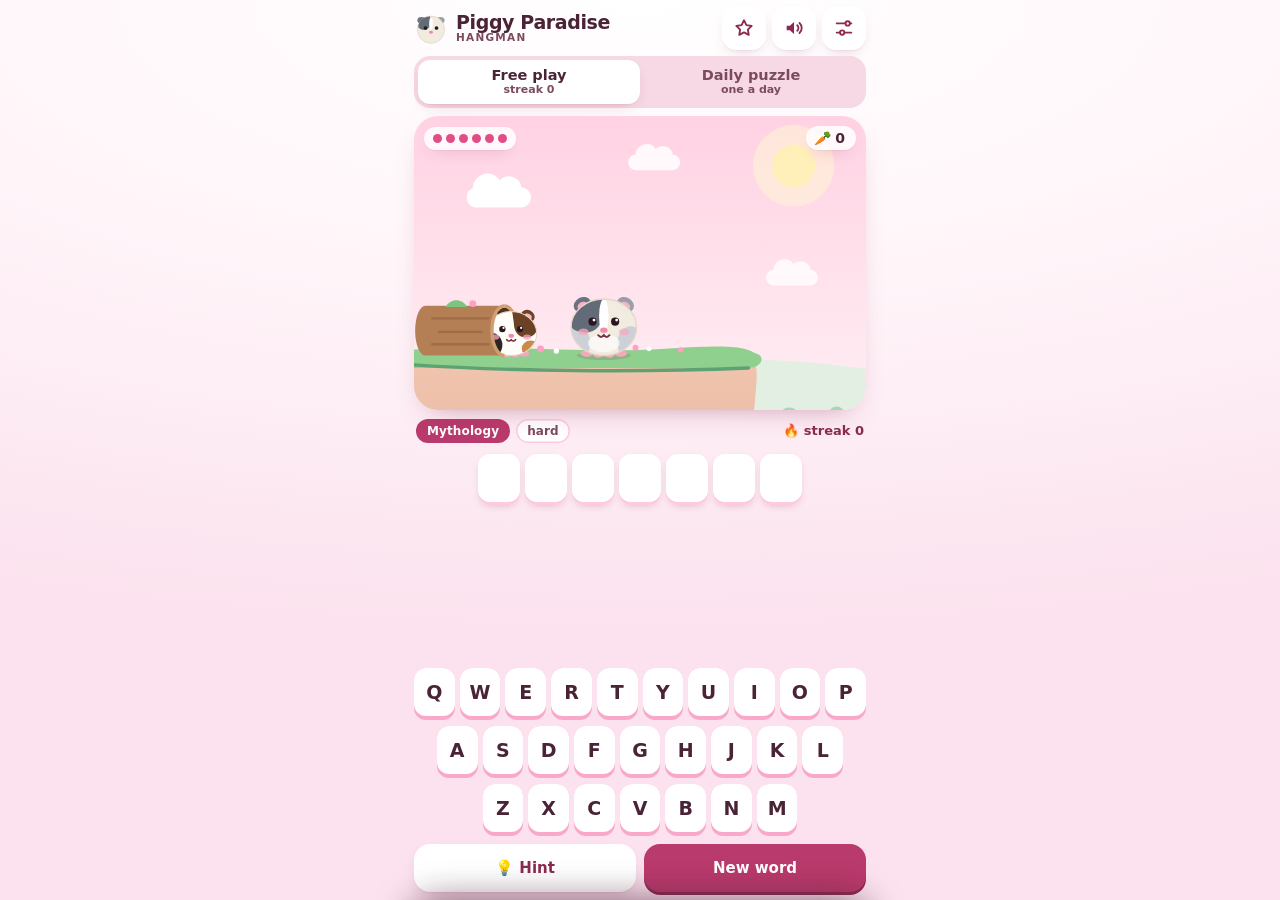
==== commit f3d6ae2f: "Tidy the skin interface and guard shared stats Document the skin contract in full and drop context m" ====
--- a/play.html
+++ b/play.html
@@ -27,13 +27,17 @@
    stats and storage, the on-screen and physical keyboards, the
    settings form and the skin host. Skins only draw and play sounds.
 
-   A skin registers with Hangman.skin(id, meta, factory). The factory
-   gets (ctx, root) and returns:
+   A skin registers with Hangman.skin(id, meta, factory), where meta is
+   {name, title, theme, fit?} (fit: id of the element that must stay on
+   screen). Its template marks where the settings form goes with
+   [data-hm-settings] and the button that opens it with
+   [data-hm-open-settings]. The factory gets (ctx, root) and returns:
      start(game, {resumed})  draw a fresh or resumed game
      guessed(result)         react to one guess
      finished(outcome)       react to the win or loss
-     sync()                  redraw settings-driven bits (lives, sound, streak)
      toast(text)             show a short message
+     badgeIds                the ids in this skin's badge album
+     sync()                  optional: redraw settings-driven bits (sound, streak)
      modalOpen(), closeModal(), enter()   optional, for the physical keyboard
      selftest(t)             optional scene checks for ?selftest
    ============================================================ */
@@ -434,15 +438,13 @@
   /* ---------------- skin host ---------------- */
   /* Timers a skin starts are tracked so unmounting stops every loop and pending beat. */
   function makeTimers(){
-    const t = new Set(), iv = new Set(), raf = new Set();
+    const t = new Set(), raf = new Set();
     return {
       setTimeout(fn, ms){ const id = setTimeout(() => { t.delete(id); fn(); }, ms); t.add(id); return id; },
       clearTimeout(id){ t.delete(id); clearTimeout(id); },
-      setInterval(fn, ms){ const id = setInterval(fn, ms); iv.add(id); return id; },
-      clearInterval(id){ iv.delete(id); clearInterval(id); },
       requestAnimationFrame(fn){ const id = requestAnimationFrame(ts => { raf.delete(id); fn(ts); }); raf.add(id); return id; },
       cancelAnimationFrame(id){ raf.delete(id); cancelAnimationFrame(id); },
-      clearAll(){ t.forEach(clearTimeout); iv.forEach(clearInterval); raf.forEach(cancelAnimationFrame); t.clear(); iv.clear(); raf.clear(); }
+      clearAll(){ t.forEach(clearTimeout); raf.forEach(cancelAnimationFrame); t.clear(); raf.clear(); }
     };
   }
   let actx = null;
@@ -457,10 +459,9 @@
   }
   function context(lifeRef){
     return {
-      get game(){ return game; }, get settings(){ return settings; }, get stats(){ return stats; },
-      get run(){ return run; }, get mode(){ return mode; },
-      cats: words.cats, letterCount, isLetter, todayStr, dailyDone: () => stats.dailyLast === todayStr(),
-      guess, hint, newGame, setMode, keyboard, editSettings, doneSettings, resetSettings, toggleSound, resetStats, audio,
+      get settings(){ return settings; }, get stats(){ return stats; }, get run(){ return run; }, get mode(){ return mode; },
+      cats: words.cats, isLetter, dailyDone: () => stats.dailyLast === todayStr(),
+      hint, newGame, setMode, keyboard, editSettings, doneSettings, resetSettings, toggleSound, resetStats, audio,
       timers: lifeRef.timers,
       on(target, type, fn, opts){ target.addEventListener(type, fn, opts); lifeRef.offs.push(() => target.removeEventListener(type, fn, opts)); },
       store: {get: k => store.get(k), set: (k, v) => store.set(k, v)}
@@ -2883,9 +2884,8 @@
     modalOpen: sheetOpen,
     closeModal: closeSheets,
     /* scene checks from the prototype; the word in play is redrawn first so the world is at rest */
-    selftest(t){
+    selftest(ev){
       start(game,{resumed:true});
-      const ev=t;
       ev("stage 4 lives",()=>[0,1,2,3,4].map(m=>PigLogic.stageFor(m,4)),[0,3,6,9,10]);
       ev("stage 6 lives",()=>[0,1,2,3,4,5,6].map(m=>PigLogic.stageFor(m,6)),[0,2,4,5,7,9,10]);
       ev("stage 10 lives",()=>[0,1,2,3,4,5,6,7,8,9,10].map(m=>PigLogic.stageFor(m,10)),[0,1,2,3,4,5,6,7,8,9,10]);
@@ -4572,8 +4572,19 @@
   });
   $("statsBtn").addEventListener("click", function(){ SFX.click(); renderStats(); openSheet($("statsSheet")); });
   $("statsDone").addEventListener("click", function(){ SFX.click(); closeSheet($("statsSheet")); });
+  /* stats are shared by every look, so erasing takes a second tap */
+  let wipeArmed = 0;
   $("statsWipe").addEventListener("click", function(){
-    ctx.resetStats(); renderStats(); renderScore(false); SFX.click(); toast("Stats erased");
+    SFX.click();
+    if (!wipeArmed){
+      $("statsWipe").textContent = "Tap again to erase";
+      toast("This erases stats and badges in all three looks");
+      wipeArmed = setTimeout(function(){ wipeArmed = 0; $("statsWipe").textContent = "Erase stats"; }, 3000);
+      return;
+    }
+    clearTimeout(wipeArmed); wipeArmed = 0;
+    $("statsWipe").textContent = "Erase stats";
+    ctx.resetStats(); renderStats(); renderScore(false); toast("Stats erased");
   });
   $("nextBtn").addEventListener("click", function(){ SFX.click(); ctx.newGame(); });
   $("runBtn").addEventListener("click", function(){
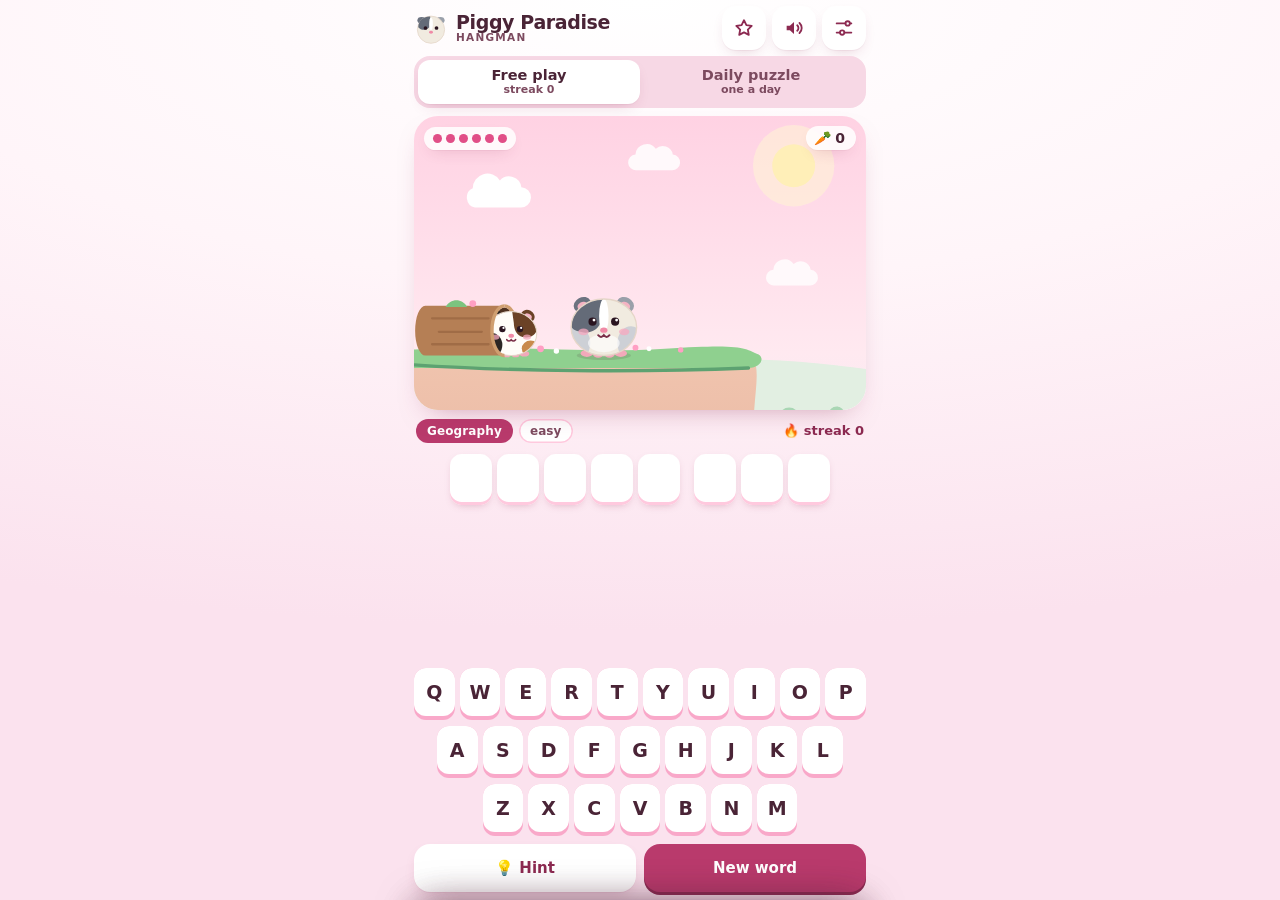
==== commit 5927e3c9: "Make the game installable and playable offline Add a web app manifest, iOS home-screen meta tags and" ====
--- a/play.html
+++ b/play.html
@@ -5,6 +5,12 @@
 <meta name="viewport" content="width=device-width, initial-scale=1, viewport-fit=cover">
 <meta name="theme-color" content="#fde3ee">
 <link rel="icon" href="data:,">
+<link rel="manifest" href="manifest.webmanifest">
+<meta name="mobile-web-app-capable" content="yes">
+<meta name="apple-mobile-web-app-capable" content="yes">
+<meta name="apple-mobile-web-app-title" content="Hangman">
+<meta name="apple-mobile-web-app-status-bar-style" content="default">
+<link rel="apple-touch-icon" href="icons/apple-touch-icon.png">
 <title>Hangman</title>
 <style>
 /* The skin's own markup lays out as if it sat straight in <body>. */
@@ -4761,5 +4767,9 @@
 });
 </script>
 <script>Hangman.boot();</script>
+<script>
+/* Offline install; where registration fails (file://, an old browser) the game simply runs uncached. */
+try { navigator.serviceWorker.register("sw.js").catch(function(){}); } catch (e) {}
+</script>
 </body>
 </html>
